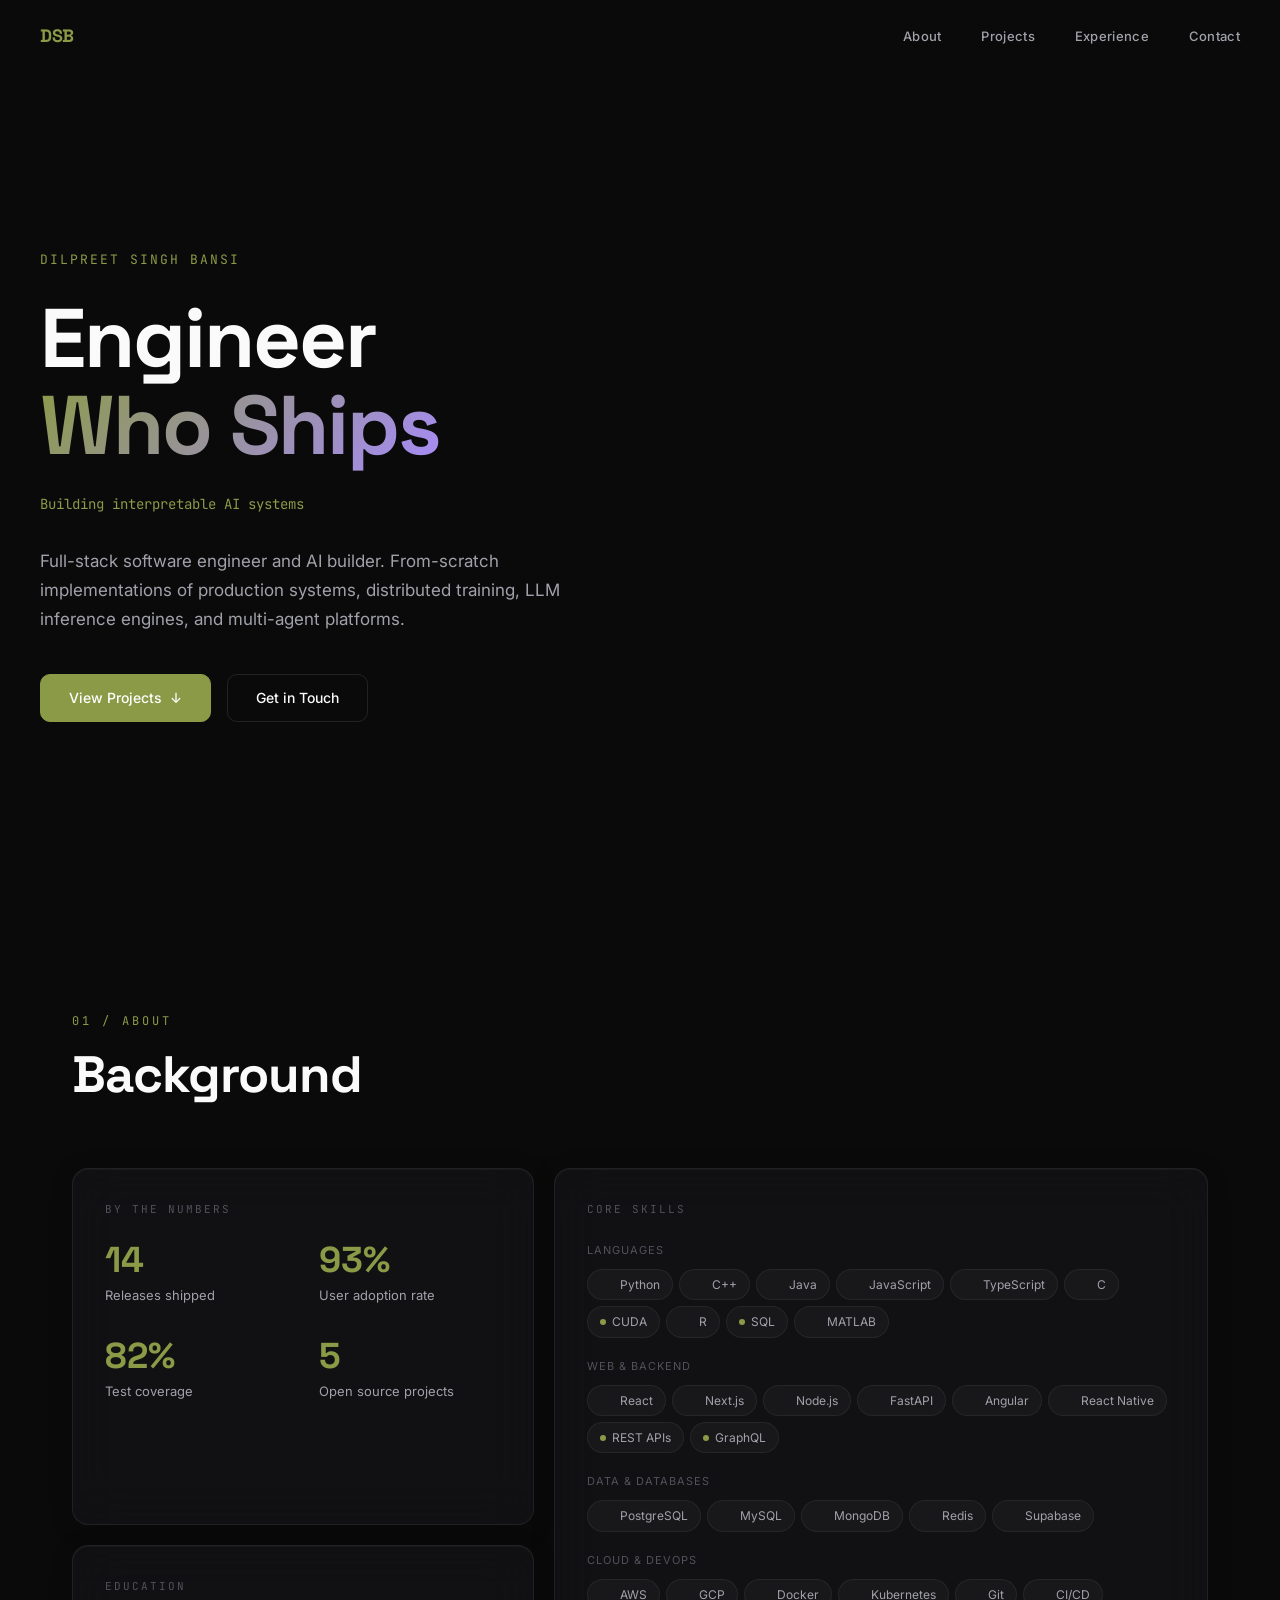
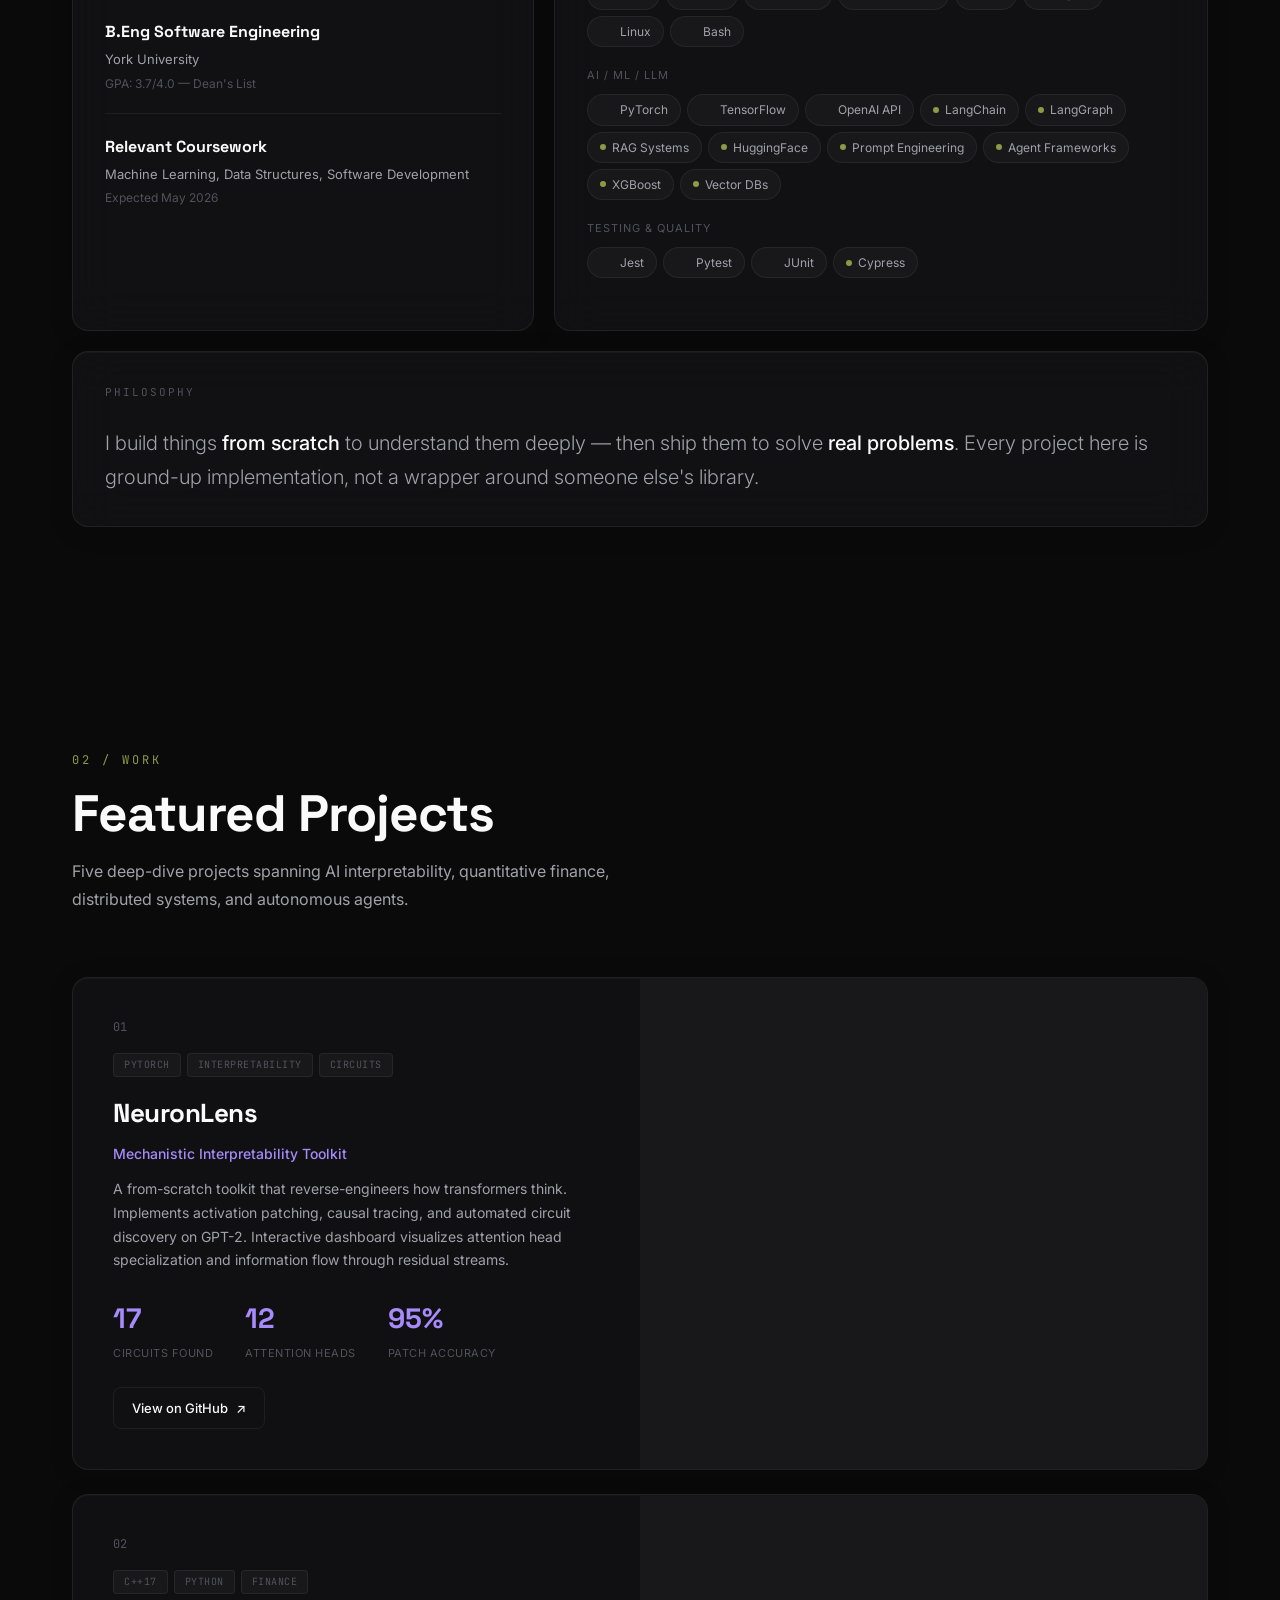
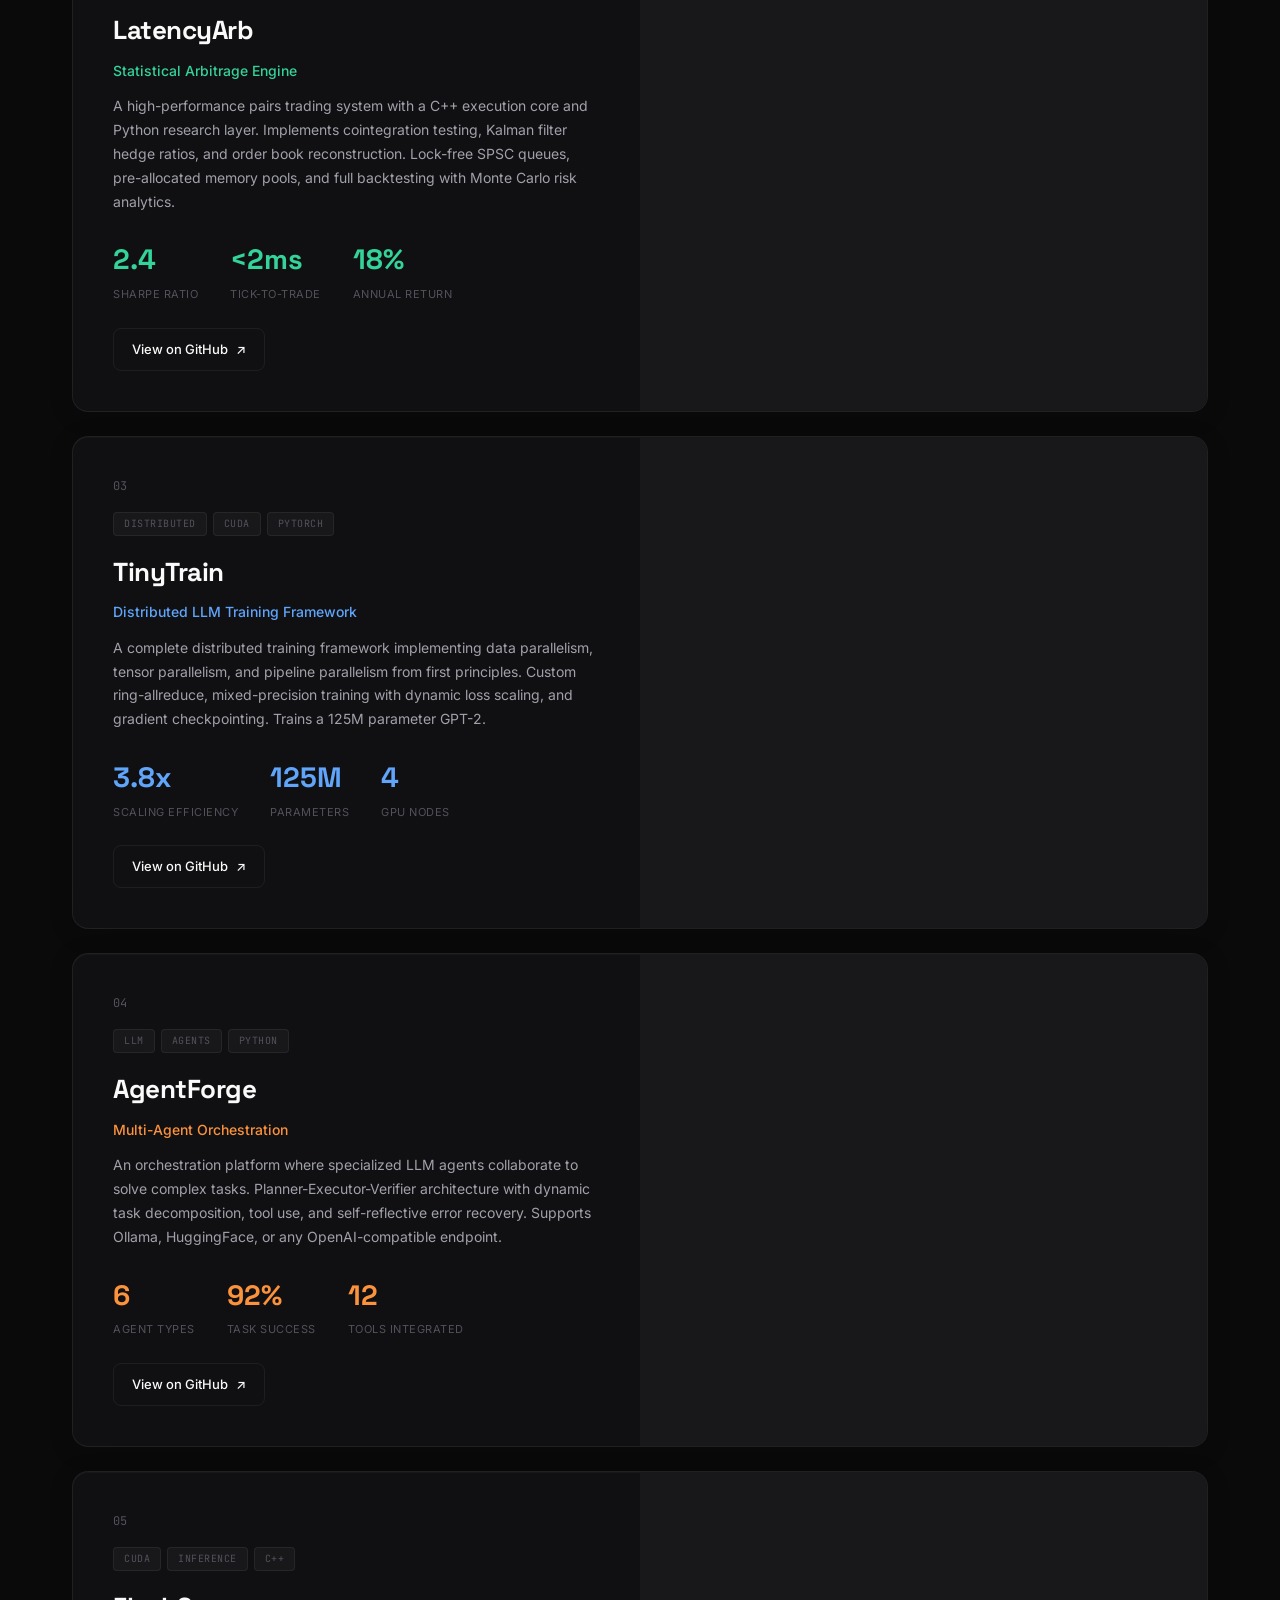
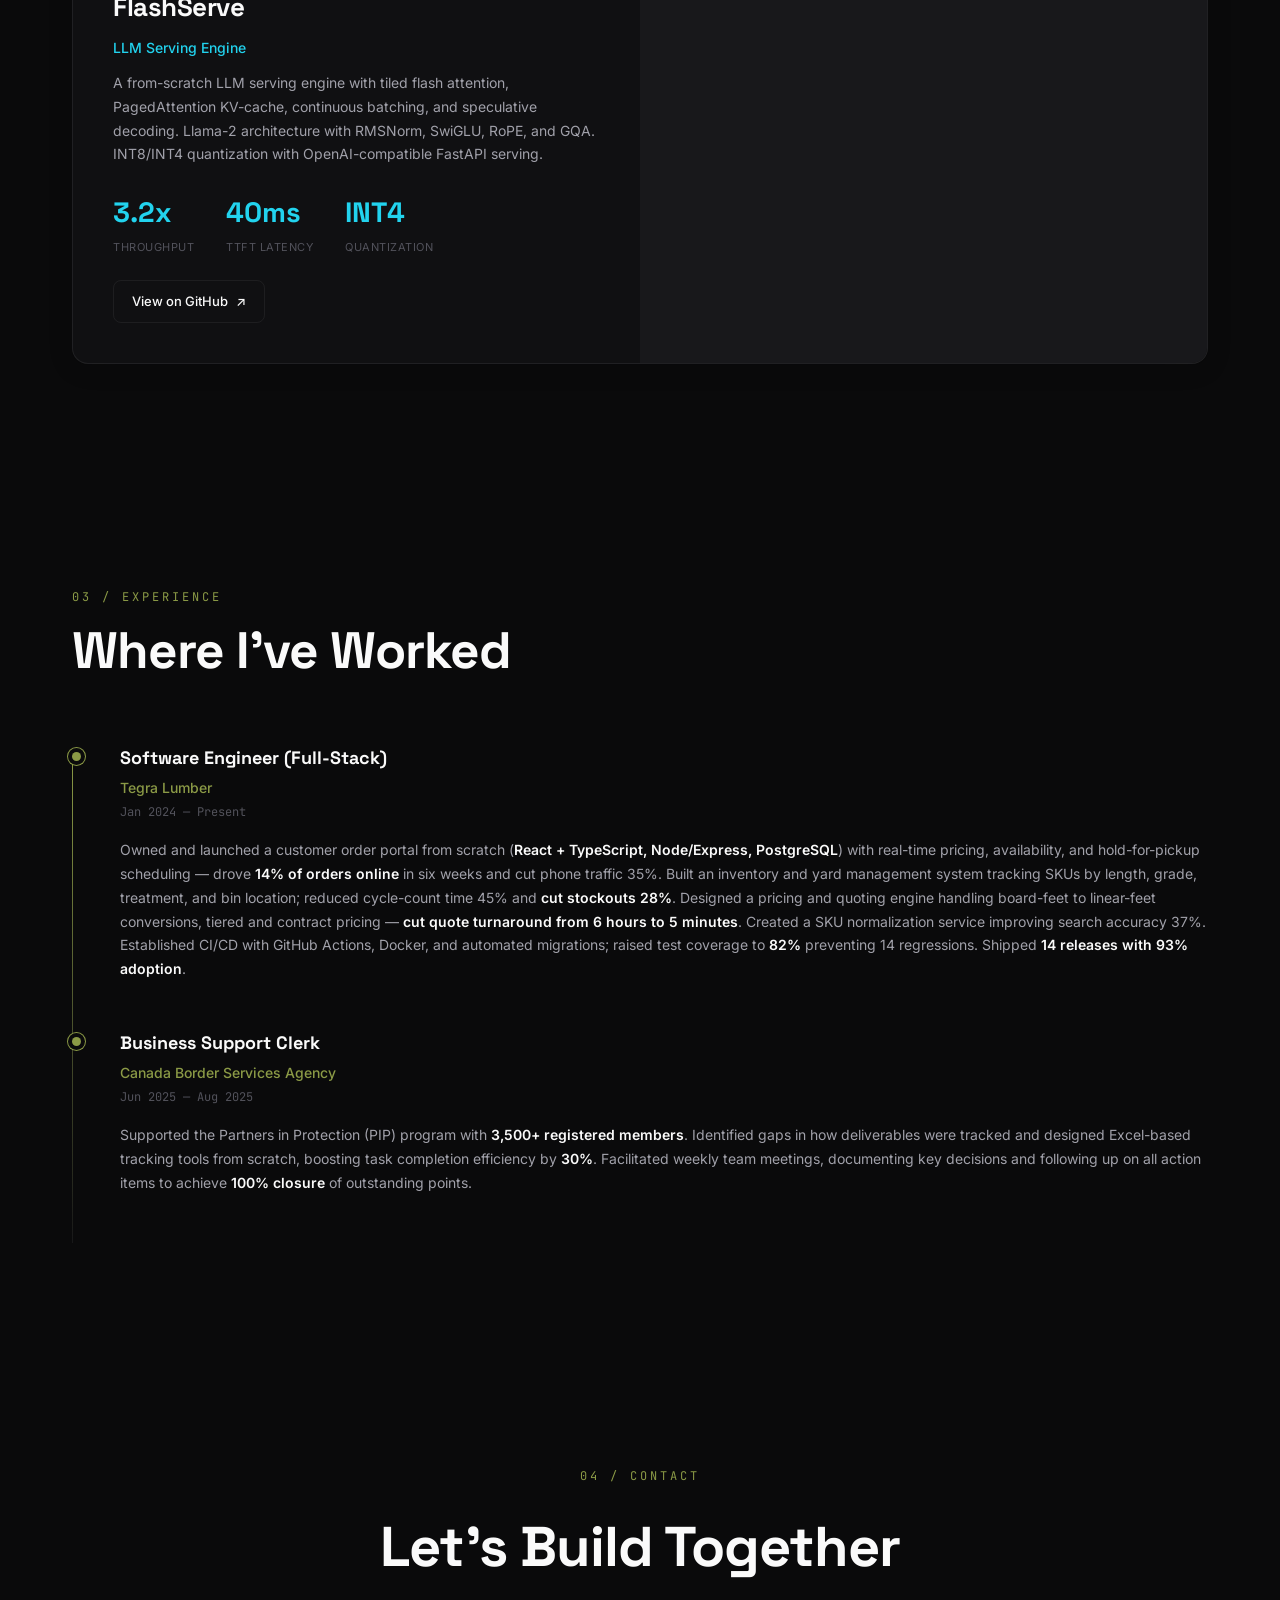
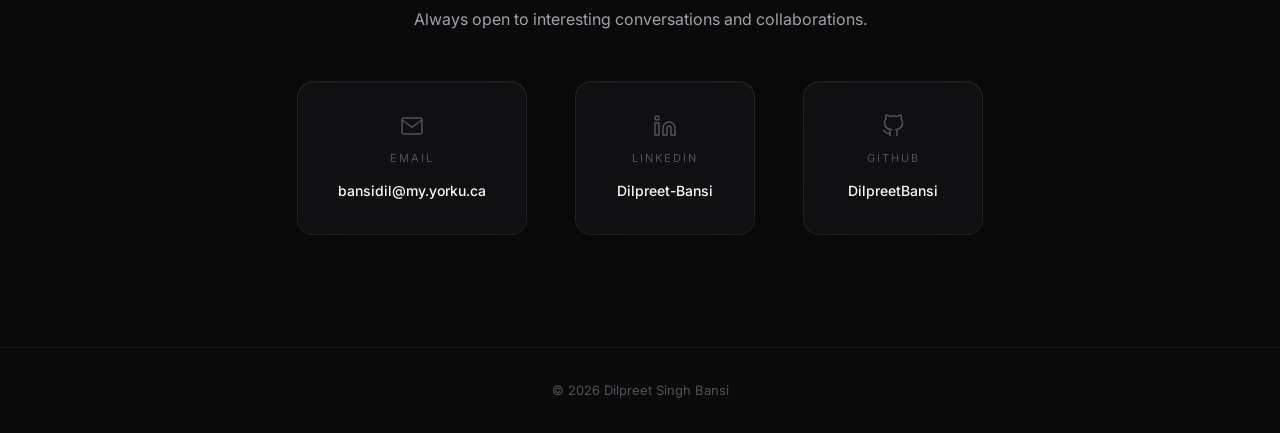
==== index.html @ 869f649c "Portfolio site" ====
<!DOCTYPE html>
<html lang="en">
<head>
  <meta charset="UTF-8">
  <meta name="viewport" content="width=device-width, initial-scale=1.0">
  <title>Dilpreet Singh Bansi</title>
  <link rel="preconnect" href="https://fonts.googleapis.com">
  <link rel="preconnect" href="https://fonts.gstatic.com" crossorigin>
  <link href="https://fonts.googleapis.com/css2?family=Space+Grotesk:wght@400;500;600;700;800&family=Inter:wght@300;400;500;600&family=JetBrains+Mono:wght@400;500&display=swap" rel="stylesheet">
  <script src="https://cdnjs.cloudflare.com/ajax/libs/three.js/r128/three.min.js"></script>
  <style>
    * { margin: 0; padding: 0; box-sizing: border-box; }

    :root {
      --bg: #0a0a0b;
      --bg-card: #111113;
      --bg-elevated: #18181b;
      --text-primary: #fafafa;
      --text-secondary: #a1a1aa;
      --text-tertiary: #52525b;
      --accent: #8B9A46;
      --accent-hover: #a0b050;
      --accent-glow: rgba(139, 154, 70, 0.15);
      --accent-purple: #a78bfa;
      --accent-green: #34d399;
      --accent-blue: #60a5fa;
      --accent-orange: #fb923c;
      --accent-cyan: #22d3ee;
      --border: rgba(255,255,255,0.06);
      --border-light: rgba(255,255,255,0.1);
      --radius: 16px;
    }

    html { scroll-behavior: smooth; }

    body {
      font-family: 'Inter', -apple-system, sans-serif;
      background: var(--bg);
      color: var(--text-primary);
      line-height: 1.6;
      overflow-x: hidden;
      -webkit-font-smoothing: antialiased;
    }

    ::selection { background: var(--accent); color: white; }

    /* ===== SCROLL PROGRESS BAR ===== */
    .scroll-progress {
      position: fixed;
      top: 0;
      left: 0;
      height: 2px;
      background: linear-gradient(90deg, var(--accent), var(--accent-purple));
      z-index: 9999;
      transition: width 0.1s linear;
    }

    /* ===== THREE.JS CANVAS ===== */
    #hero-canvas {
      position: fixed;
      top: 0;
      left: 0;
      width: 100%;
      height: 100%;
      z-index: 0;
      pointer-events: none;
    }

    /* ===== LOADING SCREEN ===== */
    .loader-screen {
      position: fixed;
      top: 0; left: 0;
      width: 100%; height: 100%;
      background: var(--bg);
      display: flex;
      align-items: center;
      justify-content: center;
      z-index: 10000;
      transition: opacity 0.6s ease, visibility 0.6s ease;
    }

    .loader-screen.hidden {
      opacity: 0;
      visibility: hidden;
      pointer-events: none;
    }

    .loader-content {
      text-align: center;
      position: relative;
      width: 100%;
      height: 100%;
      display: flex;
      align-items: center;
      justify-content: center;
      flex-direction: column;
    }

    .loader-backdrop {
      position: absolute;
      top: 50%;
      left: 50%;
      transform: translate(-50%, -50%);
      font-family: 'Space Grotesk', sans-serif;
      font-weight: 800;
      font-size: clamp(36px, 8vw, 120px);
      color: var(--text-primary);
      opacity: 0.05;
      line-height: 1.1;
      text-align: center;
      width: 90%;
      max-width: 100vw;
      overflow-wrap: break-word;
      word-wrap: break-word;
      pointer-events: none;
      letter-spacing: -2px;
    }

    .loader-counter {
      font-family: 'Space Grotesk', sans-serif;
      font-size: 64px;
      font-weight: 700;
      color: var(--accent);
      letter-spacing: -2px;
    }

    .loader-label {
      font-size: 12px;
      color: var(--text-tertiary);
      letter-spacing: 4px;
      text-transform: uppercase;
      margin-top: 12px;
    }

    /* ===== CONTAINER ===== */
    .container {
      max-width: 1200px;
      margin: 0 auto;
      padding: 0 2rem;
      position: relative;
      z-index: 2;
    }

    /* ===== NAVIGATION ===== */
    nav {
      position: fixed;
      top: 0; left: 0;
      width: 100%;
      padding: 0 2rem;
      z-index: 100;
      transition: all 0.4s ease;
    }

    nav.scrolled {
      background: rgba(18, 18, 20, 0.65);
      backdrop-filter: blur(40px) saturate(1.8);
      -webkit-backdrop-filter: blur(40px) saturate(1.8);
      border-bottom: 1px solid rgba(255,255,255,0.08);
      box-shadow: 0 1px 0 rgba(255,255,255,0.03) inset, 0 8px 32px rgba(0,0,0,0.3);
    }

    .nav-inner {
      max-width: 1200px;
      margin: 0 auto;
      display: flex;
      justify-content: space-between;
      align-items: center;
      height: 72px;
    }

    .nav-brand {
      font-family: 'Space Grotesk', sans-serif;
      font-size: 18px;
      font-weight: 700;
      color: var(--accent);
      text-decoration: none;
      letter-spacing: -0.5px;
    }

    .nav-links {
      display: flex;
      gap: 2.5rem;
      list-style: none;
    }

    .nav-links a {
      font-size: 13px;
      font-weight: 500;
      color: var(--text-secondary);
      text-decoration: none;
      transition: color 0.3s;
      letter-spacing: 0.3px;
      position: relative;
    }

    .nav-links a::after {
      content: '';
      position: absolute;
      bottom: -4px;
      left: 0;
      width: 0;
      height: 1px;
      background: var(--accent);
      transition: width 0.3s ease;
    }

    .nav-links a:hover { color: var(--text-primary); }
    .nav-links a:hover::after { width: 100%; }

    /* Mobile menu */
    .nav-toggle {
      display: none;
      flex-direction: column;
      gap: 5px;
      background: none;
      border: none;
      cursor: pointer;
      padding: 4px;
    }
    .nav-toggle span {
      width: 22px;
      height: 2px;
      background: var(--text-secondary);
      transition: all 0.3s;
    }

    /* ===== HERO ===== */
    .hero {
      min-height: 100vh;
      display: flex;
      align-items: center;
      padding: 0 2rem;
      position: relative;
    }

    .hero-content {
      max-width: 1200px;
      margin: 0 auto;
      width: 100%;
      padding-top: 72px;
    }

    .hero-eyebrow {
      font-family: 'JetBrains Mono', monospace;
      font-size: 13px;
      color: var(--accent);
      letter-spacing: 2px;
      text-transform: uppercase;
      margin-bottom: 1.5rem;
      opacity: 0;
      transform: translateY(20px);
      animation: fadeUp 0.8s ease 0.3s forwards;
    }

    .hero h1 {
      font-family: 'Space Grotesk', sans-serif;
      font-size: clamp(40px, 6.5vw, 88px);
      font-weight: 800;
      line-height: 1.05;
      letter-spacing: -2px;
      margin-bottom: 1.5rem;
      opacity: 0;
      transform: translateY(30px);
      animation: fadeUp 0.8s ease 0.5s forwards;
    }

    .hero h1 .accent-word {
      background: linear-gradient(135deg, var(--accent), var(--accent-purple));
      -webkit-background-clip: text;
      -webkit-text-fill-color: transparent;
      background-clip: text;
    }

    .hero-subtitle {
      font-size: 17px;
      color: var(--text-secondary);
      max-width: 560px;
      line-height: 1.7;
      font-weight: 400;
      margin-bottom: 2.5rem;
      opacity: 0;
      transform: translateY(20px);
      animation: fadeUp 0.8s ease 0.7s forwards;
    }

    .role-ticker {
      font-family: 'JetBrains Mono', monospace;
      font-size: 14px;
      color: var(--accent);
      margin-bottom: 2rem;
      height: 22px;
      overflow: hidden;
      opacity: 0;
      animation: fadeUp 0.8s ease 0.6s forwards;
    }

    .role-ticker span {
      display: block;
      transition: transform 0.5s cubic-bezier(0.23, 1, 0.32, 1);
    }

    .hero-cta {
      display: flex;
      gap: 1rem;
      opacity: 0;
      transform: translateY(20px);
      animation: fadeUp 0.8s ease 0.9s forwards;
    }

    @keyframes fadeUp {
      to { opacity: 1; transform: translateY(0); }
    }

    /* ===== BUTTONS ===== */
    .btn {
      padding: 12px 28px;
      border-radius: 10px;
      border: 1px solid var(--border-light);
      font-size: 14px;
      font-weight: 500;
      cursor: pointer;
      text-decoration: none;
      transition: all 0.3s ease;
      display: inline-flex;
      align-items: center;
      gap: 8px;
      font-family: 'Inter', sans-serif;
    }

    .btn-primary {
      background: var(--accent);
      color: white;
      border-color: var(--accent);
    }
    .btn-primary:hover {
      background: var(--accent-hover);
      border-color: var(--accent-hover);
      box-shadow: 0 0 30px var(--accent-glow);
      transform: translateY(-2px);
    }

    .btn-secondary {
      background: transparent;
      color: var(--text-primary);
    }
    .btn-secondary:hover {
      background: var(--bg-elevated);
      border-color: var(--border-light);
      transform: translateY(-2px);
    }

    /* ===== SECTION STYLES ===== */
    .section { padding: 7rem 0; }

    .section-label {
      font-family: 'JetBrains Mono', monospace;
      font-size: 12px;
      color: var(--accent);
      letter-spacing: 3px;
      text-transform: uppercase;
      margin-bottom: 1rem;
    }

    .section-title {
      font-family: 'Space Grotesk', sans-serif;
      font-size: clamp(32px, 4vw, 52px);
      font-weight: 800;
      line-height: 1.1;
      letter-spacing: -1px;
      margin-bottom: 1rem;
    }

    .section-subtitle {
      font-size: 16px;
      color: var(--text-secondary);
      max-width: 560px;
      line-height: 1.7;
    }

    .section-header { margin-bottom: 4rem; }

    /* ===== BENTO GRID ===== */
    .bento-grid {
      display: grid;
      grid-template-columns: repeat(12, 1fr);
      gap: 1.25rem;
    }

    .bento-card {
      background: rgba(22, 22, 26, 0.6);
      backdrop-filter: blur(24px) saturate(1.4);
      -webkit-backdrop-filter: blur(24px) saturate(1.4);
      border: 1px solid rgba(255,255,255,0.07);
      border-radius: var(--radius);
      padding: 2rem;
      transition: all 0.4s cubic-bezier(0.23, 1, 0.32, 1);
      position: relative;
      overflow: hidden;
      box-shadow: 0 1px 0 rgba(255,255,255,0.04) inset, 0 4px 24px rgba(0,0,0,0.15);
    }

    .bento-card::before {
      content: '';
      position: absolute;
      top: 0; left: 0;
      width: 100%; height: 100%;
      background: radial-gradient(600px circle at var(--mouse-x, 50%) var(--mouse-y, 50%), rgba(139,154,70,0.06), transparent 40%);
      pointer-events: none;
      opacity: 0;
      transition: opacity 0.3s;
    }

    .bento-card:hover::before { opacity: 1; }

    .bento-card:hover {
      border-color: rgba(255,255,255,0.12);
      transform: translateY(-4px);
      box-shadow: 0 1px 0 rgba(255,255,255,0.06) inset, 0 24px 48px rgba(0,0,0,0.35);
    }

    .bento-stats { grid-column: span 5; }
    .bento-skills { grid-column: span 7; grid-row: span 2; }
    .bento-edu { grid-column: span 5; }
    .bento-philosophy { grid-column: span 12; }

    .card-label {
      font-family: 'JetBrains Mono', monospace;
      font-size: 11px;
      color: var(--text-tertiary);
      letter-spacing: 2px;
      text-transform: uppercase;
      margin-bottom: 1.5rem;
    }

    /* Stats */
    .stats-grid {
      display: grid;
      grid-template-columns: repeat(2, 1fr);
      gap: 2rem;
    }

    .stat-number {
      font-family: 'Space Grotesk', sans-serif;
      font-size: 36px;
      font-weight: 800;
      color: var(--text-primary);
      line-height: 1;
      margin-bottom: 0.5rem;
    }

    .stat-number .accent { color: var(--accent); }

    .stat-label {
      font-size: 13px;
      color: var(--text-secondary);
      line-height: 1.5;
    }

    /* Skills */
    .skill-category { margin-bottom: 1.25rem; }

    .skill-cat-label {
      font-size: 11px;
      color: var(--text-tertiary);
      letter-spacing: 1px;
      text-transform: uppercase;
      margin-bottom: 0.6rem;
      display: block;
    }

    .skills-wrap { display: flex; flex-wrap: wrap; gap: 6px; }

    .skill-pill {
      display: inline-flex;
      align-items: center;
      gap: 6px;
      padding: 5px 12px;
      background: var(--bg-elevated);
      border: 1px solid var(--border);
      border-radius: 20px;
      font-size: 12px;
      color: var(--text-secondary);
      transition: all 0.3s ease;
      cursor: default;
      white-space: nowrap;
    }

    .skill-pill:hover {
      background: var(--accent);
      color: white;
      border-color: var(--accent);
      transform: translateY(-2px);
      box-shadow: 0 4px 12px var(--accent-glow);
    }

    .skill-pill img {
      width: 14px; height: 14px;
      filter: grayscale(0.4) brightness(0.8);
      transition: filter 0.3s;
    }
    .skill-pill:hover img { filter: grayscale(0) brightness(1.2); }

    .skill-dot {
      width: 6px; height: 6px;
      border-radius: 50%;
      background: var(--accent);
    }

    /* Education */
    .edu-item {
      padding-bottom: 1.25rem;
      margin-bottom: 1.25rem;
      border-bottom: 1px solid var(--border);
    }
    .edu-item:last-child { border-bottom: none; margin-bottom: 0; padding-bottom: 0; }

    .edu-degree {
      font-family: 'Space Grotesk', sans-serif;
      font-size: 16px;
      font-weight: 700;
      margin-bottom: 0.25rem;
    }
    .edu-school { font-size: 13px; color: var(--text-secondary); margin-bottom: 0.25rem; }
    .edu-meta { font-size: 12px; color: var(--text-tertiary); }

    /* Philosophy card */
    .philosophy-text {
      font-size: 20px;
      font-weight: 300;
      line-height: 1.7;
      color: var(--text-secondary);
    }
    .philosophy-text em {
      color: var(--text-primary);
      font-style: normal;
      font-weight: 500;
    }

    /* ===== PROJECTS ===== */
    .projects-grid {
      display: flex;
      flex-direction: column;
      gap: 1.5rem;
    }

    .project-card {
      display: grid;
      grid-template-columns: 1fr 1fr;
      background: rgba(22, 22, 26, 0.55);
      backdrop-filter: blur(20px) saturate(1.3);
      -webkit-backdrop-filter: blur(20px) saturate(1.3);
      border: 1px solid rgba(255,255,255,0.07);
      border-radius: var(--radius);
      overflow: hidden;
      transition: all 0.5s cubic-bezier(0.23, 1, 0.32, 1);
      position: relative;
      box-shadow: 0 1px 0 rgba(255,255,255,0.03) inset, 0 4px 24px rgba(0,0,0,0.15);
    }

    .project-card::before {
      content: '';
      position: absolute;
      left: 0; top: 0;
      width: 3px; height: 100%;
      background: var(--project-color);
      opacity: 0;
      transition: opacity 0.4s;
    }

    .project-card:hover::before { opacity: 1; }

    .project-card:hover {
      transform: translateY(-6px);
      border-color: rgba(255,255,255,0.12);
      box-shadow: 0 1px 0 rgba(255,255,255,0.05) inset, 0 30px 60px rgba(0,0,0,0.35);
    }

    .project-info {
      padding: 2.5rem;
      display: flex;
      flex-direction: column;
      justify-content: space-between;
    }

    .project-num {
      font-family: 'JetBrains Mono', monospace;
      font-size: 12px;
      color: var(--text-tertiary);
      margin-bottom: 1rem;
    }

    .project-tags { display: flex; flex-wrap: wrap; gap: 6px; margin-bottom: 1rem; }

    .project-tag {
      font-family: 'JetBrains Mono', monospace;
      font-size: 10px;
      padding: 3px 10px;
      background: var(--bg-elevated);
      border: 1px solid var(--border);
      border-radius: 4px;
      color: var(--text-tertiary);
      text-transform: uppercase;
      letter-spacing: 0.5px;
    }

    .project-name {
      font-family: 'Space Grotesk', sans-serif;
      font-size: 26px;
      font-weight: 800;
      margin-bottom: 0.5rem;
      letter-spacing: -0.5px;
    }

    .project-role {
      font-size: 14px;
      color: var(--project-color, var(--accent));
      font-weight: 500;
      margin-bottom: 0.75rem;
    }

    .project-desc {
      font-size: 14px;
      color: var(--text-secondary);
      line-height: 1.7;
      margin-bottom: 1.5rem;
    }

    .project-stats-row {
      display: flex;
      gap: 2rem;
      margin-bottom: 1.5rem;
    }

    .project-stat {
      display: flex;
      flex-direction: column;
    }

    .project-stat-value {
      font-family: 'Space Grotesk', sans-serif;
      font-size: 28px;
      font-weight: 800;
      color: var(--project-color, var(--accent));
    }

    .project-stat-label {
      font-size: 11px;
      color: var(--text-tertiary);
      text-transform: uppercase;
      letter-spacing: 0.5px;
      margin-top: 0.25rem;
    }

    .project-link {
      display: inline-flex;
      align-items: center;
      gap: 8px;
      padding: 10px 18px;
      background: transparent;
      border: 1px solid var(--border);
      border-radius: 8px;
      color: var(--text-primary);
      text-decoration: none;
      font-size: 13px;
      font-weight: 500;
      transition: all 0.3s;
      width: fit-content;
    }
    .project-link:hover {
      background: var(--project-color, var(--accent));
      border-color: var(--project-color, var(--accent));
      color: white;
    }

    /* Project visual - 3D canvas */
    .project-visual {
      background: var(--bg-elevated);
      display: flex;
      align-items: center;
      justify-content: center;
      min-height: 300px;
      position: relative;
      overflow: hidden;
    }

    .project-visual canvas {
      width: 100% !important;
      height: 100% !important;
    }

    /* ===== EXPERIENCE ===== */
    .timeline { position: relative; padding-left: 2rem; }

    .timeline::before {
      content: '';
      position: absolute;
      left: 0; top: 8px; bottom: 0;
      width: 1px;
      background: linear-gradient(180deg, var(--accent) 0%, var(--border) 100%);
    }

    .timeline-item {
      position: relative;
      padding-bottom: 3rem;
      padding-left: 1rem;
    }

    .timeline-item::before {
      content: '';
      position: absolute;
      left: -2rem;
      top: 8px;
      width: 9px; height: 9px;
      border-radius: 50%;
      background: var(--accent);
      box-shadow: 0 0 0 4px var(--bg), 0 0 0 5px var(--accent);
    }

    .timeline-title {
      font-family: 'Space Grotesk', sans-serif;
      font-size: 18px;
      font-weight: 700;
      margin-bottom: 0.25rem;
    }

    .timeline-company {
      font-size: 14px;
      color: var(--accent);
      font-weight: 500;
      margin-bottom: 0.25rem;
    }

    .timeline-date {
      font-family: 'JetBrains Mono', monospace;
      font-size: 12px;
      color: var(--text-tertiary);
      margin-bottom: 1rem;
    }

    .timeline-desc {
      font-size: 14px;
      color: var(--text-secondary);
      line-height: 1.7;
    }
    .timeline-desc strong { color: var(--text-primary); font-weight: 600; }

    /* ===== CONTACT ===== */
    .contact-section { text-align: center; }

    .contact-heading {
      font-family: 'Space Grotesk', sans-serif;
      font-size: clamp(32px, 5vw, 56px);
      font-weight: 800;
      margin-bottom: 1rem;
      letter-spacing: -1px;
    }

    .contact-sub {
      font-size: 16px;
      color: var(--text-secondary);
      margin-bottom: 3rem;
    }

    .contact-grid {
      display: flex;
      justify-content: center;
      gap: 3rem;
      flex-wrap: wrap;
    }

    .contact-card {
      display: flex;
      flex-direction: column;
      align-items: center;
      gap: 0.75rem;
      padding: 2rem 2.5rem;
      background: rgba(22, 22, 26, 0.55);
      backdrop-filter: blur(24px) saturate(1.4);
      -webkit-backdrop-filter: blur(24px) saturate(1.4);
      border: 1px solid rgba(255,255,255,0.07);
      border-radius: var(--radius);
      text-decoration: none;
      color: var(--text-secondary);
      transition: all 0.4s ease;
      min-width: 180px;
      box-shadow: 0 1px 0 rgba(255,255,255,0.04) inset, 0 4px 16px rgba(0,0,0,0.1);
    }

    .contact-card:hover {
      border-color: rgba(139,154,70,0.4);
      transform: translateY(-4px);
      box-shadow: 0 1px 0 rgba(255,255,255,0.06) inset, 0 20px 40px rgba(0,0,0,0.3);
    }

    .contact-card svg {
      width: 24px; height: 24px;
      stroke: var(--text-tertiary);
      fill: none;
      stroke-width: 1.5;
      transition: stroke 0.3s;
    }
    .contact-card:hover svg { stroke: var(--accent); }

    .contact-card-label {
      font-size: 11px;
      letter-spacing: 2px;
      text-transform: uppercase;
      color: var(--text-tertiary);
    }

    .contact-card-value {
      font-size: 14px;
      font-weight: 500;
      color: var(--text-primary);
    }

    /* ===== FOOTER ===== */
    footer {
      border-top: 1px solid var(--border);
      padding: 2rem 0;
      text-align: center;
      color: var(--text-tertiary);
      font-size: 13px;
    }

    /* ===== SCROLL REVEAL ===== */
    [data-reveal] {
      opacity: 0;
      transform: translateY(40px);
      transition: all 0.7s cubic-bezier(0.23, 1, 0.32, 1);
    }
    [data-reveal].revealed {
      opacity: 1;
      transform: translateY(0);
    }

    /* ===== COUNTER ===== */
    .counter {
      font-family: 'Space Grotesk', sans-serif;
      font-weight: 800;
    }

    /* ===== RESPONSIVE ===== */
    @media (max-width: 1024px) {
      .bento-stats, .bento-skills { grid-column: span 6; grid-row: span 1; }
      .bento-edu, .bento-philosophy { grid-column: span 6; }
    }

    @media (max-width: 768px) {
      .nav-links { display: none; }
      .nav-links.open {
        display: flex;
        flex-direction: column;
        position: absolute;
        top: 72px; left: 0;
        width: 100%;
        background: rgba(10,10,11,0.95);
        backdrop-filter: blur(20px);
        padding: 2rem;
        gap: 1.5rem;
        border-bottom: 1px solid var(--border);
      }
      .nav-toggle { display: flex; }

      .bento-grid { grid-template-columns: 1fr; }
      .bento-stats, .bento-skills, .bento-edu, .bento-philosophy { grid-column: span 1; }

      .project-card { grid-template-columns: 1fr; }
      .project-visual { min-height: 220px; }
      .project-info { padding: 1.5rem; }

      .hero h1 { letter-spacing: -1px; }

      .stats-grid { grid-template-columns: repeat(2, 1fr); gap: 1.5rem; }

      .contact-grid { flex-direction: column; align-items: center; }
    }

    @media (max-width: 480px) {
      .stats-grid { grid-template-columns: 1fr; }
      .hero-cta { flex-direction: column; }
      .btn { width: 100%; justify-content: center; }
    }
  </style>
</head>
<body>
  <!-- Scroll Progress -->
  <div class="scroll-progress" id="scrollProgress"></div>

  <!-- Three.js Hero Background -->
  <canvas id="hero-canvas"></canvas>

  <!-- Loading Screen -->
  <div class="loader-screen" id="loaderScreen">
    <div class="loader-content">
      <div class="loader-backdrop">DILPREET SINGH BANSI</div>
      <div class="loader-counter" id="loaderCounter">0</div>
      <div class="loader-label">Loading</div>
    </div>
  </div>

  <!-- Navigation -->
  <nav id="mainNav">
    <div class="nav-inner">
      <a href="#" class="nav-brand">DSB</a>
      <button class="nav-toggle" id="navToggle" aria-label="Toggle menu">
        <span></span><span></span><span></span>
      </button>
      <ul class="nav-links" id="navLinks">
        <li><a href="#about">About</a></li>
        <li><a href="#projects">Projects</a></li>
        <li><a href="#experience">Experience</a></li>
        <li><a href="#contact">Contact</a></li>
      </ul>
    </div>
  </nav>

  <main>
    <!-- Hero -->
    <section class="hero">
      <div class="hero-content">
        <div class="hero-eyebrow">Dilpreet Singh Bansi</div>
        <h1>Engineer<br><span class="accent-word">Who Ships</span></h1>
        <div class="role-ticker" id="roleTicker">
          <span>Building interpretable AI systems</span>
        </div>
        <p class="hero-subtitle">
          Full-stack software engineer and AI builder. From-scratch implementations of production systems, distributed training, LLM inference engines, and multi-agent platforms.
        </p>
        <div class="hero-cta">
          <a href="#projects" class="btn btn-primary">View Projects <span>&#8595;</span></a>
          <a href="#contact" class="btn btn-secondary">Get in Touch</a>
        </div>
      </div>
    </section>

    <!-- About -->
    <section class="section" id="about">
      <div class="container">
        <div class="section-header" data-reveal>
          <div class="section-label">01 / About</div>
          <h2 class="section-title">Background</h2>
        </div>

        <div class="bento-grid">
          <!-- Stats -->
          <div class="bento-card bento-stats" data-reveal>
            <div class="card-label">By the Numbers</div>
            <div class="stats-grid">
              <div>
                <div class="stat-number"><span class="counter accent" data-target="14">0</span></div>
                <div class="stat-label">Releases shipped</div>
              </div>
              <div>
                <div class="stat-number"><span class="counter accent" data-target="93">0</span><span class="accent">%</span></div>
                <div class="stat-label">User adoption rate</div>
              </div>
              <div>
                <div class="stat-number"><span class="counter accent" data-target="82">0</span><span class="accent">%</span></div>
                <div class="stat-label">Test coverage</div>
              </div>
              <div>
                <div class="stat-number"><span class="counter accent" data-target="5">0</span></div>
                <div class="stat-label">Open source projects</div>
              </div>
            </div>
          </div>

          <!-- Skills -->
          <div class="bento-card bento-skills" data-reveal>
            <div class="card-label">Core Skills</div>

            <div class="skill-category">
              <span class="skill-cat-label">Languages</span>
              <div class="skills-wrap">
                <span class="skill-pill"><img src="https://cdn.jsdelivr.net/gh/devicons/devicon@latest/icons/python/python-original.svg" alt="">Python</span>
                <span class="skill-pill"><img src="https://cdn.jsdelivr.net/gh/devicons/devicon@latest/icons/cplusplus/cplusplus-original.svg" alt="">C++</span>
                <span class="skill-pill"><img src="https://cdn.jsdelivr.net/gh/devicons/devicon@latest/icons/java/java-original.svg" alt="">Java</span>
                <span class="skill-pill"><img src="https://cdn.jsdelivr.net/gh/devicons/devicon@latest/icons/javascript/javascript-original.svg" alt="">JavaScript</span>
                <span class="skill-pill"><img src="https://cdn.jsdelivr.net/gh/devicons/devicon@latest/icons/typescript/typescript-original.svg" alt="">TypeScript</span>
                <span class="skill-pill"><img src="https://cdn.jsdelivr.net/gh/devicons/devicon@latest/icons/c/c-original.svg" alt="">C</span>
                <span class="skill-pill"><div class="skill-dot"></div>CUDA</span>
                <span class="skill-pill"><img src="https://cdn.jsdelivr.net/gh/devicons/devicon@latest/icons/r/r-original.svg" alt="">R</span>
                <span class="skill-pill"><div class="skill-dot"></div>SQL</span>
                <span class="skill-pill"><img src="https://cdn.jsdelivr.net/gh/devicons/devicon@latest/icons/matlab/matlab-original.svg" alt="">MATLAB</span>
              </div>
            </div>

            <div class="skill-category">
              <span class="skill-cat-label">Web & Backend</span>
              <div class="skills-wrap">
                <span class="skill-pill"><img src="https://cdn.jsdelivr.net/gh/devicons/devicon@latest/icons/react/react-original.svg" alt="">React</span>
                <span class="skill-pill"><img src="https://cdn.jsdelivr.net/gh/devicons/devicon@latest/icons/nextjs/nextjs-original.svg" alt="">Next.js</span>
                <span class="skill-pill"><img src="https://cdn.jsdelivr.net/gh/devicons/devicon@latest/icons/nodejs/nodejs-original.svg" alt="">Node.js</span>
                <span class="skill-pill"><img src="https://cdn.jsdelivr.net/gh/devicons/devicon@latest/icons/fastapi/fastapi-original.svg" alt="">FastAPI</span>
                <span class="skill-pill"><img src="https://cdn.jsdelivr.net/gh/devicons/devicon@latest/icons/angular/angular-original.svg" alt="">Angular</span>
                <span class="skill-pill"><img src="https://cdn.jsdelivr.net/gh/devicons/devicon@latest/icons/react/react-original.svg" alt="">React Native</span>
                <span class="skill-pill"><div class="skill-dot"></div>REST APIs</span>
                <span class="skill-pill"><div class="skill-dot"></div>GraphQL</span>
              </div>
            </div>

            <div class="skill-category">
              <span class="skill-cat-label">Data & Databases</span>
              <div class="skills-wrap">
                <span class="skill-pill"><img src="https://cdn.jsdelivr.net/gh/devicons/devicon@latest/icons/postgresql/postgresql-original.svg" alt="">PostgreSQL</span>
                <span class="skill-pill"><img src="https://cdn.jsdelivr.net/gh/devicons/devicon@latest/icons/mysql/mysql-original.svg" alt="">MySQL</span>
                <span class="skill-pill"><img src="https://cdn.jsdelivr.net/gh/devicons/devicon@latest/icons/mongodb/mongodb-original.svg" alt="">MongoDB</span>
                <span class="skill-pill"><img src="https://cdn.jsdelivr.net/gh/devicons/devicon@latest/icons/redis/redis-original.svg" alt="">Redis</span>
                <span class="skill-pill"><img src="https://cdn.jsdelivr.net/gh/devicons/devicon@latest/icons/supabase/supabase-original.svg" alt="">Supabase</span>
              </div>
            </div>

            <div class="skill-category">
              <span class="skill-cat-label">Cloud & DevOps</span>
              <div class="skills-wrap">
                <span class="skill-pill"><img src="https://cdn.jsdelivr.net/gh/devicons/devicon@latest/icons/amazonwebservices/amazonwebservices-original-wordmark.svg" alt="">AWS</span>
                <span class="skill-pill"><img src="https://cdn.jsdelivr.net/gh/devicons/devicon@latest/icons/googlecloud/googlecloud-original.svg" alt="">GCP</span>
                <span class="skill-pill"><img src="https://cdn.jsdelivr.net/gh/devicons/devicon@latest/icons/docker/docker-original.svg" alt="">Docker</span>
                <span class="skill-pill"><img src="https://cdn.jsdelivr.net/gh/devicons/devicon@latest/icons/kubernetes/kubernetes-original.svg" alt="">Kubernetes</span>
                <span class="skill-pill"><img src="https://cdn.jsdelivr.net/gh/devicons/devicon@latest/icons/git/git-original.svg" alt="">Git</span>
                <span class="skill-pill"><img src="https://cdn.jsdelivr.net/gh/devicons/devicon@latest/icons/githubactions/githubactions-original.svg" alt="">CI/CD</span>
                <span class="skill-pill"><img src="https://cdn.jsdelivr.net/gh/devicons/devicon@latest/icons/linux/linux-original.svg" alt="">Linux</span>
                <span class="skill-pill"><img src="https://cdn.jsdelivr.net/gh/devicons/devicon@latest/icons/bash/bash-original.svg" alt="">Bash</span>
              </div>
            </div>

            <div class="skill-category">
              <span class="skill-cat-label">AI / ML / LLM</span>
              <div class="skills-wrap">
                <span class="skill-pill"><img src="https://cdn.jsdelivr.net/gh/devicons/devicon@latest/icons/pytorch/pytorch-original.svg" alt="">PyTorch</span>
                <span class="skill-pill"><img src="https://cdn.jsdelivr.net/gh/devicons/devicon@latest/icons/tensorflow/tensorflow-original.svg" alt="">TensorFlow</span>
                <span class="skill-pill"><img src="https://cdn.jsdelivr.net/gh/devicons/devicon@latest/icons/openai/openai-original.svg" alt="">OpenAI API</span>
                <span class="skill-pill"><div class="skill-dot"></div>LangChain</span>
                <span class="skill-pill"><div class="skill-dot"></div>LangGraph</span>
                <span class="skill-pill"><div class="skill-dot"></div>RAG Systems</span>
                <span class="skill-pill"><div class="skill-dot"></div>HuggingFace</span>
                <span class="skill-pill"><div class="skill-dot"></div>Prompt Engineering</span>
                <span class="skill-pill"><div class="skill-dot"></div>Agent Frameworks</span>
                <span class="skill-pill"><div class="skill-dot"></div>XGBoost</span>
                <span class="skill-pill"><div class="skill-dot"></div>Vector DBs</span>
              </div>
            </div>

            <div class="skill-category">
              <span class="skill-cat-label">Testing & Quality</span>
              <div class="skills-wrap">
                <span class="skill-pill"><img src="https://cdn.jsdelivr.net/gh/devicons/devicon@latest/icons/jest/jest-plain.svg" alt="">Jest</span>
                <span class="skill-pill"><img src="https://cdn.jsdelivr.net/gh/devicons/devicon@latest/icons/pytest/pytest-original.svg" alt="">Pytest</span>
                <span class="skill-pill"><img src="https://cdn.jsdelivr.net/gh/devicons/devicon@latest/icons/junit/junit-original.svg" alt="">JUnit</span>
                <span class="skill-pill"><div class="skill-dot"></div>Cypress</span>
              </div>
            </div>
          </div>

          <!-- Education -->
          <div class="bento-card bento-edu" data-reveal>
            <div class="card-label">Education</div>
            <div class="edu-item">
              <div class="edu-degree">B.Eng Software Engineering</div>
              <div class="edu-school">York University</div>
              <div class="edu-meta">GPA: 3.7/4.0 — Dean's List</div>
            </div>
            <div class="edu-item">
              <div class="edu-degree">Relevant Coursework</div>
              <div class="edu-school">Machine Learning, Data Structures, Software Development</div>
              <div class="edu-meta">Expected May 2026</div>
            </div>
          </div>

          <!-- Philosophy -->
          <div class="bento-card bento-philosophy" data-reveal>
            <div class="card-label">Philosophy</div>
            <p class="philosophy-text">
              I build things <em>from scratch</em> to understand them deeply — then ship them to solve <em>real problems</em>. Every project here is ground-up implementation, not a wrapper around someone else's library.
            </p>
          </div>
        </div>
      </div>
    </section>

    <!-- Projects -->
    <section class="section" id="projects">
      <div class="container">
        <div class="section-header" data-reveal>
          <div class="section-label">02 / Work</div>
          <h2 class="section-title">Featured Projects</h2>
          <p class="section-subtitle">Five deep-dive projects spanning AI interpretability, quantitative finance, distributed systems, and autonomous agents.</p>
        </div>

        <div class="projects-grid">
          <!-- NeuronLens -->
          <div class="project-card" style="--project-color: #a78bfa" data-reveal>
            <div class="project-info">
              <div>
                <div class="project-num">01</div>
                <div class="project-tags">
                  <span class="project-tag">PyTorch</span>
                  <span class="project-tag">Interpretability</span>
                  <span class="project-tag">Circuits</span>
                </div>
                <h3 class="project-name">NeuronLens</h3>
                <div class="project-role">Mechanistic Interpretability Toolkit</div>
                <p class="project-desc">A from-scratch toolkit that reverse-engineers how transformers think. Implements activation patching, causal tracing, and automated circuit discovery on GPT-2. Interactive dashboard visualizes attention head specialization and information flow through residual streams.</p>
                <div class="project-stats-row">
                  <div class="project-stat">
                    <div class="project-stat-value">17</div>
                    <div class="project-stat-label">Circuits Found</div>
                  </div>
                  <div class="project-stat">
                    <div class="project-stat-value">12</div>
                    <div class="project-stat-label">Attention Heads</div>
                  </div>
                  <div class="project-stat">
                    <div class="project-stat-value">95%</div>
                    <div class="project-stat-label">Patch Accuracy</div>
                  </div>
                </div>
              </div>
              <a href="https://github.com/DilpreetBansi/neuronlens" target="_blank" class="project-link">View on GitHub <span>&#8599;</span></a>
            </div>
            <div class="project-visual" id="viz-neuronlens"></div>
          </div>

          <!-- LatencyArb -->
          <div class="project-card" style="--project-color: #34d399" data-reveal>
            <div class="project-info">
              <div>
                <div class="project-num">02</div>
                <div class="project-tags">
                  <span class="project-tag">C++17</span>
                  <span class="project-tag">Python</span>
                  <span class="project-tag">Finance</span>
                </div>
                <h3 class="project-name">LatencyArb</h3>
                <div class="project-role">Statistical Arbitrage Engine</div>
                <p class="project-desc">A high-performance pairs trading system with a C++ execution core and Python research layer. Implements cointegration testing, Kalman filter hedge ratios, and order book reconstruction. Lock-free SPSC queues, pre-allocated memory pools, and full backtesting with Monte Carlo risk analytics.</p>
                <div class="project-stats-row">
                  <div class="project-stat">
                    <div class="project-stat-value">2.4</div>
                    <div class="project-stat-label">Sharpe Ratio</div>
                  </div>
                  <div class="project-stat">
                    <div class="project-stat-value">&lt;2ms</div>
                    <div class="project-stat-label">Tick-to-Trade</div>
                  </div>
                  <div class="project-stat">
                    <div class="project-stat-value">18%</div>
                    <div class="project-stat-label">Annual Return</div>
                  </div>
                </div>
              </div>
              <a href="https://github.com/DilpreetBansi/latencyarb" target="_blank" class="project-link">View on GitHub <span>&#8599;</span></a>
            </div>
            <div class="project-visual" id="viz-latencyarb"></div>
          </div>

          <!-- TinyTrain -->
          <div class="project-card" style="--project-color: #60a5fa" data-reveal>
            <div class="project-info">
              <div>
                <div class="project-num">03</div>
                <div class="project-tags">
                  <span class="project-tag">Distributed</span>
                  <span class="project-tag">CUDA</span>
                  <span class="project-tag">PyTorch</span>
                </div>
                <h3 class="project-name">TinyTrain</h3>
                <div class="project-role">Distributed LLM Training Framework</div>
                <p class="project-desc">A complete distributed training framework implementing data parallelism, tensor parallelism, and pipeline parallelism from first principles. Custom ring-allreduce, mixed-precision training with dynamic loss scaling, and gradient checkpointing. Trains a 125M parameter GPT-2.</p>
                <div class="project-stats-row">
                  <div class="project-stat">
                    <div class="project-stat-value">3.8x</div>
                    <div class="project-stat-label">Scaling Efficiency</div>
                  </div>
                  <div class="project-stat">
                    <div class="project-stat-value">125M</div>
                    <div class="project-stat-label">Parameters</div>
                  </div>
                  <div class="project-stat">
                    <div class="project-stat-value">4</div>
                    <div class="project-stat-label">GPU Nodes</div>
                  </div>
                </div>
              </div>
              <a href="https://github.com/DilpreetBansi/tinytrain" target="_blank" class="project-link">View on GitHub <span>&#8599;</span></a>
            </div>
            <div class="project-visual" id="viz-tinytrain"></div>
          </div>

          <!-- AgentForge -->
          <div class="project-card" style="--project-color: #fb923c" data-reveal>
            <div class="project-info">
              <div>
                <div class="project-num">04</div>
                <div class="project-tags">
                  <span class="project-tag">LLM</span>
                  <span class="project-tag">Agents</span>
                  <span class="project-tag">Python</span>
                </div>
                <h3 class="project-name">AgentForge</h3>
                <div class="project-role">Multi-Agent Orchestration</div>
                <p class="project-desc">An orchestration platform where specialized LLM agents collaborate to solve complex tasks. Planner-Executor-Verifier architecture with dynamic task decomposition, tool use, and self-reflective error recovery. Supports Ollama, HuggingFace, or any OpenAI-compatible endpoint.</p>
                <div class="project-stats-row">
                  <div class="project-stat">
                    <div class="project-stat-value">6</div>
                    <div class="project-stat-label">Agent Types</div>
                  </div>
                  <div class="project-stat">
                    <div class="project-stat-value">92%</div>
                    <div class="project-stat-label">Task Success</div>
                  </div>
                  <div class="project-stat">
                    <div class="project-stat-value">12</div>
                    <div class="project-stat-label">Tools Integrated</div>
                  </div>
                </div>
              </div>
              <a href="https://github.com/DilpreetBansi/agentforge" target="_blank" class="project-link">View on GitHub <span>&#8599;</span></a>
            </div>
            <div class="project-visual" id="viz-agentforge"></div>
          </div>

          <!-- FlashServe -->
          <div class="project-card" style="--project-color: #22d3ee" data-reveal>
            <div class="project-info">
              <div>
                <div class="project-num">05</div>
                <div class="project-tags">
                  <span class="project-tag">CUDA</span>
                  <span class="project-tag">Inference</span>
                  <span class="project-tag">C++</span>
                </div>
                <h3 class="project-name">FlashServe</h3>
                <div class="project-role">LLM Serving Engine</div>
                <p class="project-desc">A from-scratch LLM serving engine with tiled flash attention, PagedAttention KV-cache, continuous batching, and speculative decoding. Llama-2 architecture with RMSNorm, SwiGLU, RoPE, and GQA. INT8/INT4 quantization with OpenAI-compatible FastAPI serving.</p>
                <div class="project-stats-row">
                  <div class="project-stat">
                    <div class="project-stat-value">3.2x</div>
                    <div class="project-stat-label">Throughput</div>
                  </div>
                  <div class="project-stat">
                    <div class="project-stat-value">40ms</div>
                    <div class="project-stat-label">TTFT Latency</div>
                  </div>
                  <div class="project-stat">
                    <div class="project-stat-value">INT4</div>
                    <div class="project-stat-label">Quantization</div>
                  </div>
                </div>
              </div>
              <a href="https://github.com/DilpreetBansi/flashserve" target="_blank" class="project-link">View on GitHub <span>&#8599;</span></a>
            </div>
            <div class="project-visual" id="viz-flashserve"></div>
          </div>
        </div>
      </div>
    </section>

    <!-- Experience -->
    <section class="section" id="experience">
      <div class="container">
        <div class="section-header" data-reveal>
          <div class="section-label">03 / Experience</div>
          <h2 class="section-title">Where I've Worked</h2>
        </div>

        <div class="timeline" data-reveal>
          <div class="timeline-item">
            <div class="timeline-title">Software Engineer (Full-Stack)</div>
            <div class="timeline-company">Tegra Lumber</div>
            <div class="timeline-date">Jan 2024 — Present</div>
            <div class="timeline-desc">
              Owned and launched a customer order portal from scratch (<strong>React + TypeScript, Node/Express, PostgreSQL</strong>) with real-time pricing, availability, and hold-for-pickup scheduling — drove <strong>14% of orders online</strong> in six weeks and cut phone traffic 35%. Built an inventory and yard management system tracking SKUs by length, grade, treatment, and bin location; reduced cycle-count time 45% and <strong>cut stockouts 28%</strong>. Designed a pricing and quoting engine handling board-feet to linear-feet conversions, tiered and contract pricing — <strong>cut quote turnaround from 6 hours to 5 minutes</strong>. Created a SKU normalization service improving search accuracy 37%. Established CI/CD with GitHub Actions, Docker, and automated migrations; raised test coverage to <strong>82%</strong> preventing 14 regressions. Shipped <strong>14 releases with 93% adoption</strong>.
            </div>
          </div>

          <div class="timeline-item">
            <div class="timeline-title">Business Support Clerk</div>
            <div class="timeline-company">Canada Border Services Agency</div>
            <div class="timeline-date">Jun 2025 — Aug 2025</div>
            <div class="timeline-desc">
              Supported the Partners in Protection (PIP) program with <strong>3,500+ registered members</strong>. Identified gaps in how deliverables were tracked and designed Excel-based tracking tools from scratch, boosting task completion efficiency by <strong>30%</strong>. Facilitated weekly team meetings, documenting key decisions and following up on all action items to achieve <strong>100% closure</strong> of outstanding points.
            </div>
          </div>
        </div>
      </div>
    </section>

    <!-- Contact -->
    <section class="section contact-section" id="contact">
      <div class="container">
        <div data-reveal>
          <div class="section-label" style="text-align:center">04 / Contact</div>
          <h2 class="contact-heading">Let's Build Together</h2>
          <p class="contact-sub">Always open to interesting conversations and collaborations.</p>
        </div>

        <div class="contact-grid" data-reveal>
          <a href="mailto:bansidil@my.yorku.ca" class="contact-card">
            <svg viewBox="0 0 24 24"><path d="M4 4h16c1.1 0 2 .9 2 2v12c0 1.1-.9 2-2 2H4c-1.1 0-2-.9-2-2V6c0-1.1.9-2 2-2z"/><polyline points="22,6 12,13 2,6"/></svg>
            <div class="contact-card-label">Email</div>
            <div class="contact-card-value">bansidil@my.yorku.ca</div>
          </a>
          <a href="https://linkedin.com/in/Dilpreet-Bansi/" target="_blank" class="contact-card">
            <svg viewBox="0 0 24 24"><path d="M16 8a6 6 0 0 1 6 6v7h-4v-7a2 2 0 0 0-2-2 2 2 0 0 0-2 2v7h-4v-7a6 6 0 0 1 6-6z"/><rect x="2" y="9" width="4" height="12"/><circle cx="4" cy="4" r="2"/></svg>
            <div class="contact-card-label">LinkedIn</div>
            <div class="contact-card-value">Dilpreet-Bansi</div>
          </a>
          <a href="https://github.com/DilpreetBansi" target="_blank" class="contact-card">
            <svg viewBox="0 0 24 24"><path d="M9 19c-5 1.5-5-2.5-7-3m14 6v-3.87a3.37 3.37 0 0 0-.94-2.61c3.14-.35 6.44-1.54 6.44-7A5.44 5.44 0 0 0 20 4.77 5.07 5.07 0 0 0 19.91 1S18.73.65 16 2.48a13.38 13.38 0 0 0-7 0C6.27.65 5.09 1 5.09 1A5.07 5.07 0 0 0 5 4.77a5.44 5.44 0 0 0-1.5 3.78c0 5.42 3.3 6.61 6.44 7A3.37 3.37 0 0 0 9 18.13V22"/></svg>
            <div class="contact-card-label">GitHub</div>
            <div class="contact-card-value">DilpreetBansi</div>
          </a>
        </div>
      </div>
    </section>
  </main>

  <footer>
    <div class="container">&copy; 2026 Dilpreet Singh Bansi</div>
  </footer>

  <script>
    // ===== LOADER =====
    const loaderScreen = document.getElementById('loaderScreen');
    const loaderCounter = document.getElementById('loaderCounter');
    let count = 0;
    const ci = setInterval(() => {
      count += Math.random() * 25;
      loaderCounter.textContent = Math.min(Math.floor(count), 99);
      if (count >= 100) clearInterval(ci);
    }, 80);

    window.addEventListener('load', () => {
      clearInterval(ci);
      loaderCounter.textContent = '100';
      setTimeout(() => loaderScreen.classList.add('hidden'), 600);
    });

    // ===== MOBILE NAV =====
    document.getElementById('navToggle').addEventListener('click', () => {
      document.getElementById('navLinks').classList.toggle('open');
    });

    // ===== SCROLL PROGRESS =====
    const progressBar = document.getElementById('scrollProgress');
    window.addEventListener('scroll', () => {
      const scrollTop = window.scrollY;
      const docHeight = document.documentElement.scrollHeight - window.innerHeight;
      progressBar.style.width = (scrollTop / docHeight * 100) + '%';
    });

    // ===== NAV SCROLL EFFECT =====
    const mainNav = document.getElementById('mainNav');
    window.addEventListener('scroll', () => {
      mainNav.classList.toggle('scrolled', window.scrollY > 50);
    });

    // ===== SMOOTH SCROLL =====
    document.querySelectorAll('a[href^="#"]').forEach(a => {
      a.addEventListener('click', e => {
        e.preventDefault();
        const href = a.getAttribute('href');
        if (href === '#') {
          window.scrollTo({ top: 0, behavior: 'smooth' });
        } else {
          const t = document.querySelector(href);
          if (t) t.scrollIntoView({ behavior: 'smooth', block: 'start' });
        }
        document.getElementById('navLinks').classList.remove('open');
      });
    });

    // ===== SCROLL REVEAL =====
    const revealObs = new IntersectionObserver((entries) => {
      entries.forEach(e => {
        if (e.isIntersecting) {
          e.target.classList.add('revealed');
          revealObs.unobserve(e.target);
        }
      });
    }, { threshold: 0.08, rootMargin: '0px 0px -40px 0px' });
    document.querySelectorAll('[data-reveal]').forEach(el => revealObs.observe(el));

    // ===== COUNTER ANIMATION =====
    const countObs = new IntersectionObserver((entries) => {
      entries.forEach(e => {
        if (e.isIntersecting) {
          const el = e.target;
          const target = parseInt(el.dataset.target);
          let cur = 0;
          const inc = target / 40;
          const iv = setInterval(() => {
            cur += inc;
            if (cur >= target) { el.textContent = target; clearInterval(iv); }
            else el.textContent = Math.floor(cur);
          }, 25);
          countObs.unobserve(el);
        }
      });
    }, { threshold: 0.5 });
    document.querySelectorAll('.counter').forEach(c => countObs.observe(c));

    // ===== ROLE TICKER =====
    const roles = ['Building interpretable AI systems', 'Optimizing high-performance computing', 'Designing distributed architectures', 'Architecting LLM inference engines', 'Scaling multi-agent orchestration', 'Shipping production software end-to-end'];
    const tickerEl = document.getElementById('roleTicker');
    const tickerSpan = tickerEl.querySelector('span');
    let ri = 0;
    setInterval(() => {
      ri = (ri + 1) % roles.length;
      tickerSpan.style.transform = 'translateY(-100%)';
      tickerSpan.style.opacity = '0';
      setTimeout(() => {
        tickerSpan.textContent = roles[ri];
        tickerSpan.style.transform = 'translateY(100%)';
        requestAnimationFrame(() => {
          tickerSpan.style.transform = 'translateY(0)';
          tickerSpan.style.opacity = '1';
        });
      }, 300);
    }, 3000);

    // ===== BENTO CARD SPOTLIGHT =====
    document.querySelectorAll('.bento-card').forEach(card => {
      card.addEventListener('mousemove', e => {
        const rect = card.getBoundingClientRect();
        card.style.setProperty('--mouse-x', ((e.clientX - rect.left) / rect.width * 100) + '%');
        card.style.setProperty('--mouse-y', ((e.clientY - rect.top) / rect.height * 100) + '%');
      });
    });

    // ===== THREE.JS HERO BACKGROUND =====
    (function() {
      const canvas = document.getElementById('hero-canvas');
      const renderer = new THREE.WebGLRenderer({ canvas, antialias: true, alpha: true });
      renderer.setSize(window.innerWidth, window.innerHeight);
      renderer.setPixelRatio(Math.min(window.devicePixelRatio, 2));

      const scene = new THREE.Scene();
      const camera = new THREE.PerspectiveCamera(60, window.innerWidth / window.innerHeight, 0.1, 1000);
      camera.position.z = 30;

      // Particle field
      const particleCount = 800;
      const positions = new Float32Array(particleCount * 3);
      const velocities = [];
      const spread = 60;

      for (let i = 0; i < particleCount; i++) {
        positions[i * 3] = (Math.random() - 0.5) * spread;
        positions[i * 3 + 1] = (Math.random() - 0.5) * spread;
        positions[i * 3 + 2] = (Math.random() - 0.5) * spread;
        velocities.push({
          x: (Math.random() - 0.5) * 0.003,
          y: (Math.random() - 0.5) * 0.003,
          z: (Math.random() - 0.5) * 0.003
        });
      }

      const particleGeo = new THREE.BufferGeometry();
      particleGeo.setAttribute('position', new THREE.BufferAttribute(positions, 3));

      const particleMat = new THREE.PointsMaterial({
        color: 0x8B9A46,
        size: 0.08,
        transparent: true,
        opacity: 0.6,
        sizeAttenuation: true
      });

      const particles = new THREE.Points(particleGeo, particleMat);
      scene.add(particles);

      // Connection lines
      const lineGeo = new THREE.BufferGeometry();
      const linePositions = new Float32Array(particleCount * particleCount * 6);
      lineGeo.setAttribute('position', new THREE.BufferAttribute(linePositions, 3));
      const lineMat = new THREE.LineBasicMaterial({ color: 0x8B9A46, transparent: true, opacity: 0.06 });
      const lines = new THREE.LineSegments(lineGeo, lineMat);
      scene.add(lines);

      let mouseX = 0, mouseY = 0;
      document.addEventListener('mousemove', e => {
        mouseX = (e.clientX / window.innerWidth - 0.5) * 2;
        mouseY = (e.clientY / window.innerHeight - 0.5) * 2;
      });

      function animate() {
        requestAnimationFrame(animate);

        const pos = particleGeo.attributes.position.array;
        for (let i = 0; i < particleCount; i++) {
          pos[i * 3] += velocities[i].x;
          pos[i * 3 + 1] += velocities[i].y;
          pos[i * 3 + 2] += velocities[i].z;

          // Wrap around
          for (let j = 0; j < 3; j++) {
            if (pos[i * 3 + j] > spread / 2) pos[i * 3 + j] = -spread / 2;
            if (pos[i * 3 + j] < -spread / 2) pos[i * 3 + j] = spread / 2;
          }
        }
        particleGeo.attributes.position.needsUpdate = true;

        // Update connections (only nearby particles)
        let lineIdx = 0;
        const maxDist = 4;
        const lp = lineGeo.attributes.position.array;
        for (let i = 0; i < Math.min(particleCount, 200); i++) {
          for (let j = i + 1; j < Math.min(particleCount, 200); j++) {
            const dx = pos[i*3] - pos[j*3];
            const dy = pos[i*3+1] - pos[j*3+1];
            const dz = pos[i*3+2] - pos[j*3+2];
            const dist = dx*dx + dy*dy + dz*dz;
            if (dist < maxDist * maxDist) {
              lp[lineIdx++] = pos[i*3]; lp[lineIdx++] = pos[i*3+1]; lp[lineIdx++] = pos[i*3+2];
              lp[lineIdx++] = pos[j*3]; lp[lineIdx++] = pos[j*3+1]; lp[lineIdx++] = pos[j*3+2];
            }
          }
        }
        // Clear remaining
        for (let i = lineIdx; i < lp.length; i++) lp[i] = 0;
        lineGeo.attributes.position.needsUpdate = true;
        lineGeo.setDrawRange(0, lineIdx / 3);

        // Camera follows mouse gently
        camera.position.x += (mouseX * 3 - camera.position.x) * 0.02;
        camera.position.y += (-mouseY * 3 - camera.position.y) * 0.02;
        camera.lookAt(0, 0, 0);

        // Slow rotation
        particles.rotation.y += 0.0003;
        lines.rotation.y += 0.0003;

        renderer.render(scene, camera);
      }
      animate();

      window.addEventListener('resize', () => {
        camera.aspect = window.innerWidth / window.innerHeight;
        camera.updateProjectionMatrix();
        renderer.setSize(window.innerWidth, window.innerHeight);
      });

      // Fade canvas based on scroll
      window.addEventListener('scroll', () => {
        const opacity = Math.max(0, 1 - window.scrollY / (window.innerHeight * 0.8));
        canvas.style.opacity = opacity;
      });
    })();

    // ===== PROJECT VISUALIZATIONS (Three.js) =====
    function createProjectViz(containerId, color, type) {
      const container = document.getElementById(containerId);
      if (!container) return;

      const renderer = new THREE.WebGLRenderer({ antialias: true, alpha: true });
      const w = container.clientWidth || 400;
      const h = container.clientHeight || 300;
      renderer.setSize(w, h);
      renderer.setPixelRatio(Math.min(window.devicePixelRatio, 2));
      container.appendChild(renderer.domElement);

      const scene = new THREE.Scene();
      const camera = new THREE.PerspectiveCamera(50, w / h, 0.1, 100);
      camera.position.z = 6;

      const col = new THREE.Color(color);

      if (type === 'network') {
        // Neural network nodes + connections
        const nodes = [];
        const layers = [4, 6, 6, 4];
        layers.forEach((count, li) => {
          for (let i = 0; i < count; i++) {
            const geo = new THREE.SphereGeometry(0.08, 16, 16);
            const mat = new THREE.MeshBasicMaterial({ color: col, transparent: true, opacity: 0.8 });
            const mesh = new THREE.Mesh(geo, mat);
            mesh.position.x = (li - 1.5) * 2;
            mesh.position.y = (i - (count-1)/2) * 0.7;
            mesh.position.z = 0;
            mesh.userData = { baseY: mesh.position.y, phase: Math.random() * Math.PI * 2 };
            scene.add(mesh);
            nodes.push({ mesh, layer: li, index: i });
          }
        });

        // Connections
        const lineMat = new THREE.LineBasicMaterial({ color: col, transparent: true, opacity: 0.15 });
        let offset = 0;
        for (let li = 0; li < layers.length - 1; li++) {
          const currentLayer = nodes.filter(n => n.layer === li);
          const nextLayer = nodes.filter(n => n.layer === li + 1);
          currentLayer.forEach(a => {
            nextLayer.forEach(b => {
              const geo = new THREE.BufferGeometry().setFromPoints([a.mesh.position.clone(), b.mesh.position.clone()]);
              const line = new THREE.Line(geo, lineMat);
              scene.add(line);
            });
          });
        }

        function anim(t) {
          requestAnimationFrame(anim);
          nodes.forEach(n => {
            n.mesh.position.y = n.mesh.userData.baseY + Math.sin(t * 0.001 + n.mesh.userData.phase) * 0.1;
            n.mesh.scale.setScalar(1 + Math.sin(t * 0.002 + n.mesh.userData.phase) * 0.2);
          });
          scene.rotation.y = Math.sin(t * 0.0003) * 0.15;
          renderer.render(scene, camera);
        }
        requestAnimationFrame(anim);
      }

      else if (type === 'graph') {
        // Equity curve / financial graph
        const points = [];
        let val = 0;
        for (let i = 0; i < 80; i++) {
          val += (Math.random() - 0.42) * 0.15;
          points.push(new THREE.Vector3((i/80 - 0.5) * 6, val, 0));
        }
        const curve = new THREE.BufferGeometry().setFromPoints(points);
        const curveMat = new THREE.LineBasicMaterial({ color: col, linewidth: 2 });
        const curveL = new THREE.Line(curve, curveMat);
        scene.add(curveL);

        // Glow dots at peaks
        points.forEach((p, i) => {
          if (i > 0 && i < points.length - 1 && p.y > points[i-1].y && p.y > points[i+1].y) {
            const dot = new THREE.Mesh(
              new THREE.SphereGeometry(0.06, 8, 8),
              new THREE.MeshBasicMaterial({ color: col })
            );
            dot.position.copy(p);
            scene.add(dot);
          }
        });

        // Grid lines
        for (let i = -3; i <= 3; i++) {
          const gp = [new THREE.Vector3(-3, i * 0.5, -0.1), new THREE.Vector3(3, i * 0.5, -0.1)];
          scene.add(new THREE.Line(new THREE.BufferGeometry().setFromPoints(gp), new THREE.LineBasicMaterial({ color: col, transparent: true, opacity: 0.05 })));
        }

        camera.position.z = 5;
        function anim(t) {
          requestAnimationFrame(anim);
          scene.rotation.y = Math.sin(t * 0.0004) * 0.08;
          renderer.render(scene, camera);
        }
        requestAnimationFrame(anim);
      }

      else if (type === 'grid') {
        // GPU grid for distributed training
        const gridSize = 4;
        const cubes = [];
        for (let x = 0; x < gridSize; x++) {
          for (let z = 0; z < gridSize; z++) {
            const geo = new THREE.BoxGeometry(0.5, 0.5, 0.5);
            const edges = new THREE.EdgesGeometry(geo);
            const mat = new THREE.LineBasicMaterial({ color: col, transparent: true, opacity: 0.5 });
            const mesh = new THREE.LineSegments(edges, mat);
            mesh.position.set((x - 1.5) * 1.2, 0, (z - 1.5) * 1.2);
            mesh.userData = { phase: (x + z) * 0.5 };
            scene.add(mesh);
            cubes.push(mesh);
          }
        }

        // Ring connections
        const ringMat = new THREE.LineBasicMaterial({ color: col, transparent: true, opacity: 0.2 });
        for (let i = 0; i < cubes.length; i++) {
          const next = cubes[(i + 1) % cubes.length];
          const pts = [cubes[i].position.clone(), next.position.clone()];
          pts[0].y += 0.4; pts[1].y += 0.4;
          scene.add(new THREE.Line(new THREE.BufferGeometry().setFromPoints(pts), ringMat));
        }

        camera.position.set(3, 3, 3);
        camera.lookAt(0, 0, 0);
        function anim(t) {
          requestAnimationFrame(anim);
          cubes.forEach(c => {
            c.position.y = Math.sin(t * 0.002 + c.userData.phase) * 0.3;
            c.rotation.y = t * 0.0008;
          });
          renderer.render(scene, camera);
        }
        requestAnimationFrame(anim);
      }

      else if (type === 'agents') {
        // Agent nodes orbiting
        const center = new THREE.Mesh(
          new THREE.SphereGeometry(0.3, 32, 32),
          new THREE.MeshBasicMaterial({ color: col, transparent: true, opacity: 0.6 })
        );
        scene.add(center);

        // Ring around center
        const ringGeo = new THREE.RingGeometry(1.8, 1.85, 64);
        const ringMat = new THREE.MeshBasicMaterial({ color: col, transparent: true, opacity: 0.1, side: THREE.DoubleSide });
        const ring = new THREE.Mesh(ringGeo, ringMat);
        ring.rotation.x = Math.PI / 2;
        scene.add(ring);

        const agentCount = 6;
        const agents = [];
        for (let i = 0; i < agentCount; i++) {
          const a = new THREE.Mesh(
            new THREE.SphereGeometry(0.12, 16, 16),
            new THREE.MeshBasicMaterial({ color: col })
          );
          a.userData = { angle: (i / agentCount) * Math.PI * 2, radius: 1.8, speed: 0.3 + Math.random() * 0.2 };
          scene.add(a);
          agents.push(a);

          // Connection line to center
          const lineGeo = new THREE.BufferGeometry().setFromPoints([new THREE.Vector3(), new THREE.Vector3()]);
          const line = new THREE.Line(lineGeo, new THREE.LineBasicMaterial({ color: col, transparent: true, opacity: 0.15 }));
          scene.add(line);
          a.userData.line = line;
        }

        camera.position.z = 5;
        function anim(t) {
          requestAnimationFrame(anim);
          center.scale.setScalar(1 + Math.sin(t * 0.003) * 0.1);
          agents.forEach(a => {
            a.userData.angle += a.userData.speed * 0.01;
            a.position.x = Math.cos(a.userData.angle) * a.userData.radius;
            a.position.z = Math.sin(a.userData.angle) * a.userData.radius;
            a.position.y = Math.sin(t * 0.002 + a.userData.angle) * 0.3;

            const lp = a.userData.line.geometry.attributes.position.array;
            lp[0] = 0; lp[1] = 0; lp[2] = 0;
            lp[3] = a.position.x; lp[4] = a.position.y; lp[5] = a.position.z;
            a.userData.line.geometry.attributes.position.needsUpdate = true;
          });
          scene.rotation.y = t * 0.0002;
          renderer.render(scene, camera);
        }
        requestAnimationFrame(anim);
      }

      else if (type === 'stream') {
        // Data stream / inference pipeline
        const streams = [];
        for (let s = 0; s < 5; s++) {
          const points = [];
          for (let i = 0; i < 50; i++) {
            points.push(new THREE.Vector3(
              (i/50 - 0.5) * 8,
              (s - 2) * 0.8 + Math.sin(i * 0.3) * 0.2,
              0
            ));
          }
          const geo = new THREE.BufferGeometry().setFromPoints(points);
          const mat = new THREE.LineBasicMaterial({ color: col, transparent: true, opacity: 0.2 + s * 0.05 });
          const line = new THREE.Line(geo, mat);
          scene.add(line);
          streams.push({ line, geo, basePoints: points.map(p => p.clone()), offset: s * 0.5 });

          // Moving dots
          for (let d = 0; d < 3; d++) {
            const dot = new THREE.Mesh(
              new THREE.SphereGeometry(0.05, 8, 8),
              new THREE.MeshBasicMaterial({ color: col, transparent: true, opacity: 0.8 })
            );
            dot.userData = { stream: s, t: d / 3, speed: 0.0005 + Math.random() * 0.0003 };
            scene.add(dot);
            streams.push({ dot });
          }
        }

        camera.position.z = 5;
        function anim(t) {
          requestAnimationFrame(anim);
          streams.forEach(s => {
            if (s.dot) {
              s.dot.userData.t += s.dot.userData.speed;
              if (s.dot.userData.t > 1) s.dot.userData.t = 0;
              const x = (s.dot.userData.t - 0.5) * 8;
              const y = (s.dot.userData.stream - 2) * 0.8 + Math.sin(t * 0.002 + s.dot.userData.stream) * 0.2;
              s.dot.position.set(x, y, 0);
            }
            if (s.geo) {
              const arr = s.geo.attributes.position.array;
              for (let i = 0; i < s.basePoints.length; i++) {
                arr[i*3+1] = s.basePoints[i].y + Math.sin(t * 0.001 + i * 0.2 + s.offset) * 0.15;
              }
              s.geo.attributes.position.needsUpdate = true;
            }
          });
          scene.rotation.y = Math.sin(t * 0.0003) * 0.1;
          renderer.render(scene, camera);
        }
        requestAnimationFrame(anim);
      }

      // Resize handler
      const ro = new ResizeObserver(() => {
        const nw = container.clientWidth;
        const nh = container.clientHeight;
        renderer.setSize(nw, nh);
        camera.aspect = nw / nh;
        camera.updateProjectionMatrix();
      });
      ro.observe(container);
    }

    // Initialize project visualizations after page loads
    window.addEventListener('load', () => {
      setTimeout(() => {
        createProjectViz('viz-neuronlens', '#a78bfa', 'network');
        createProjectViz('viz-latencyarb', '#34d399', 'graph');
        createProjectViz('viz-tinytrain', '#60a5fa', 'grid');
        createProjectViz('viz-agentforge', '#fb923c', 'agents');
        createProjectViz('viz-flashserve', '#22d3ee', 'stream');
      }, 100);
    });
  </script>
</body>
</html>
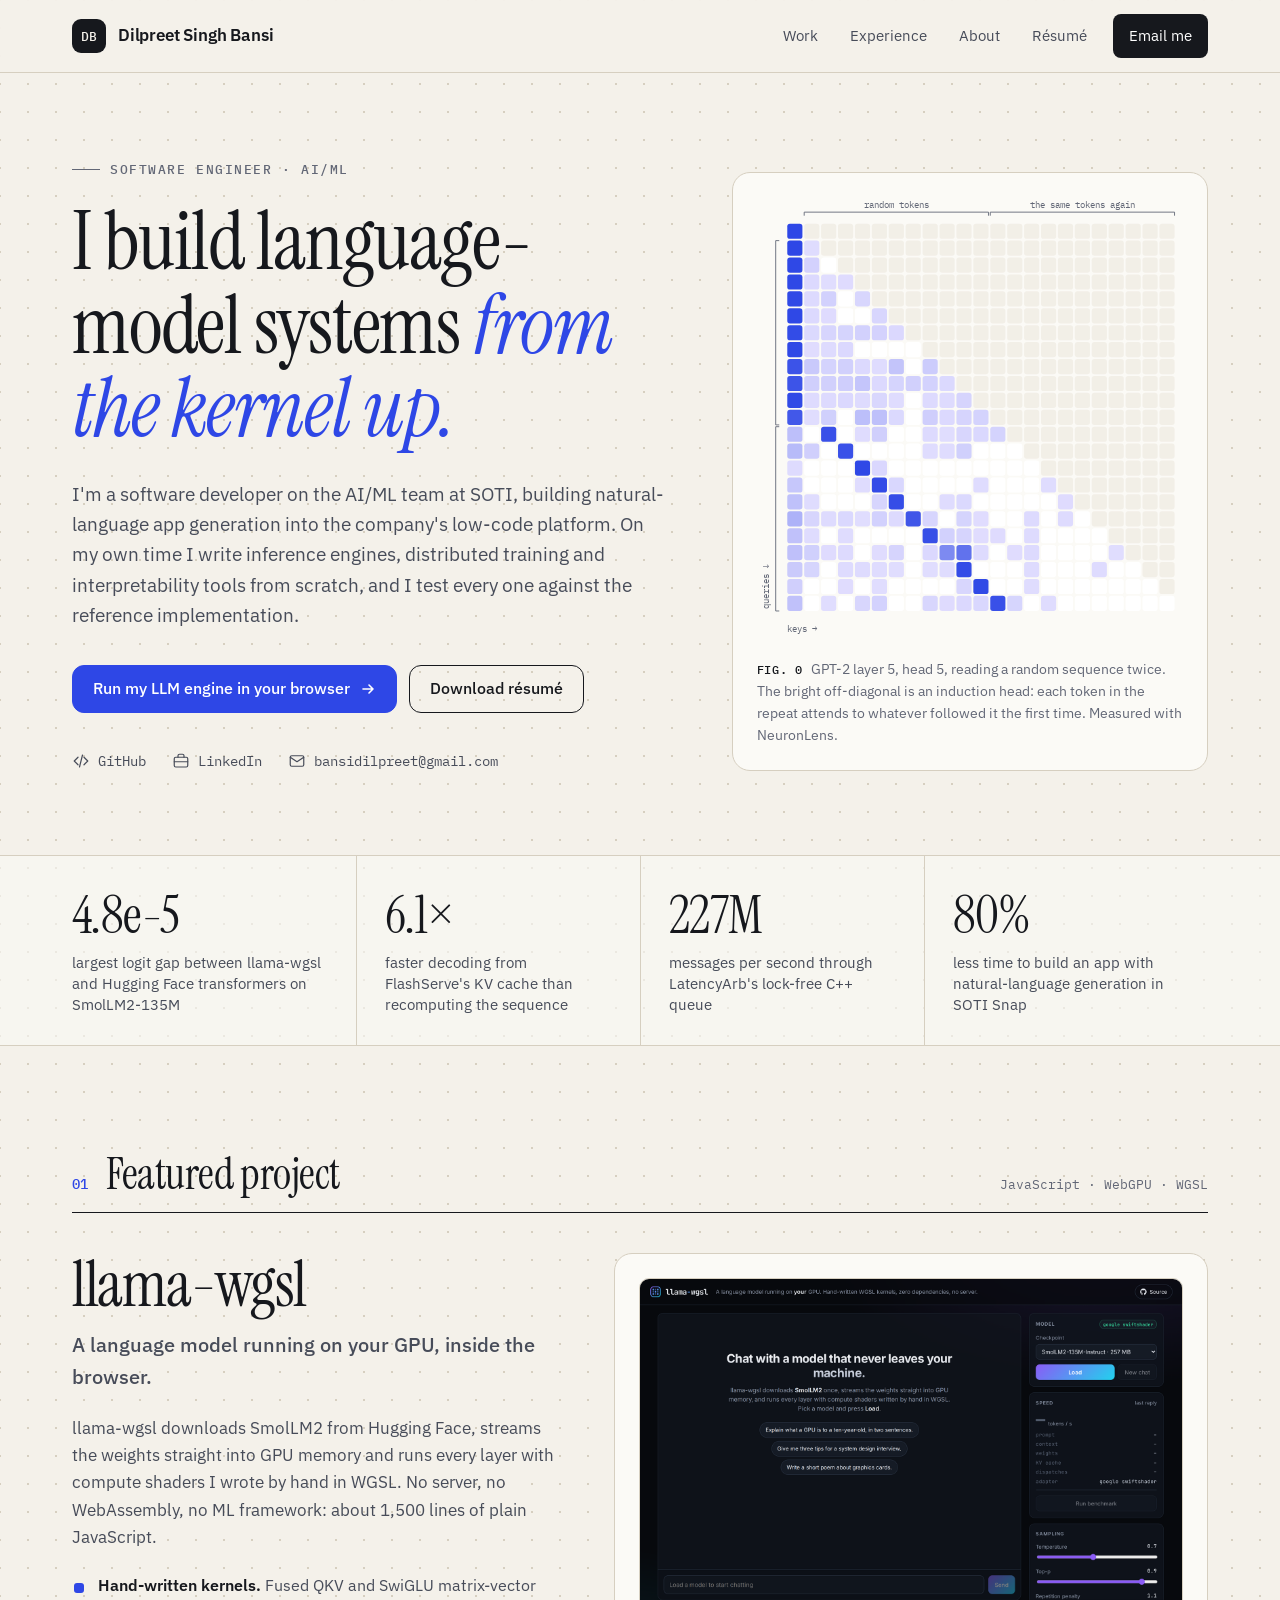
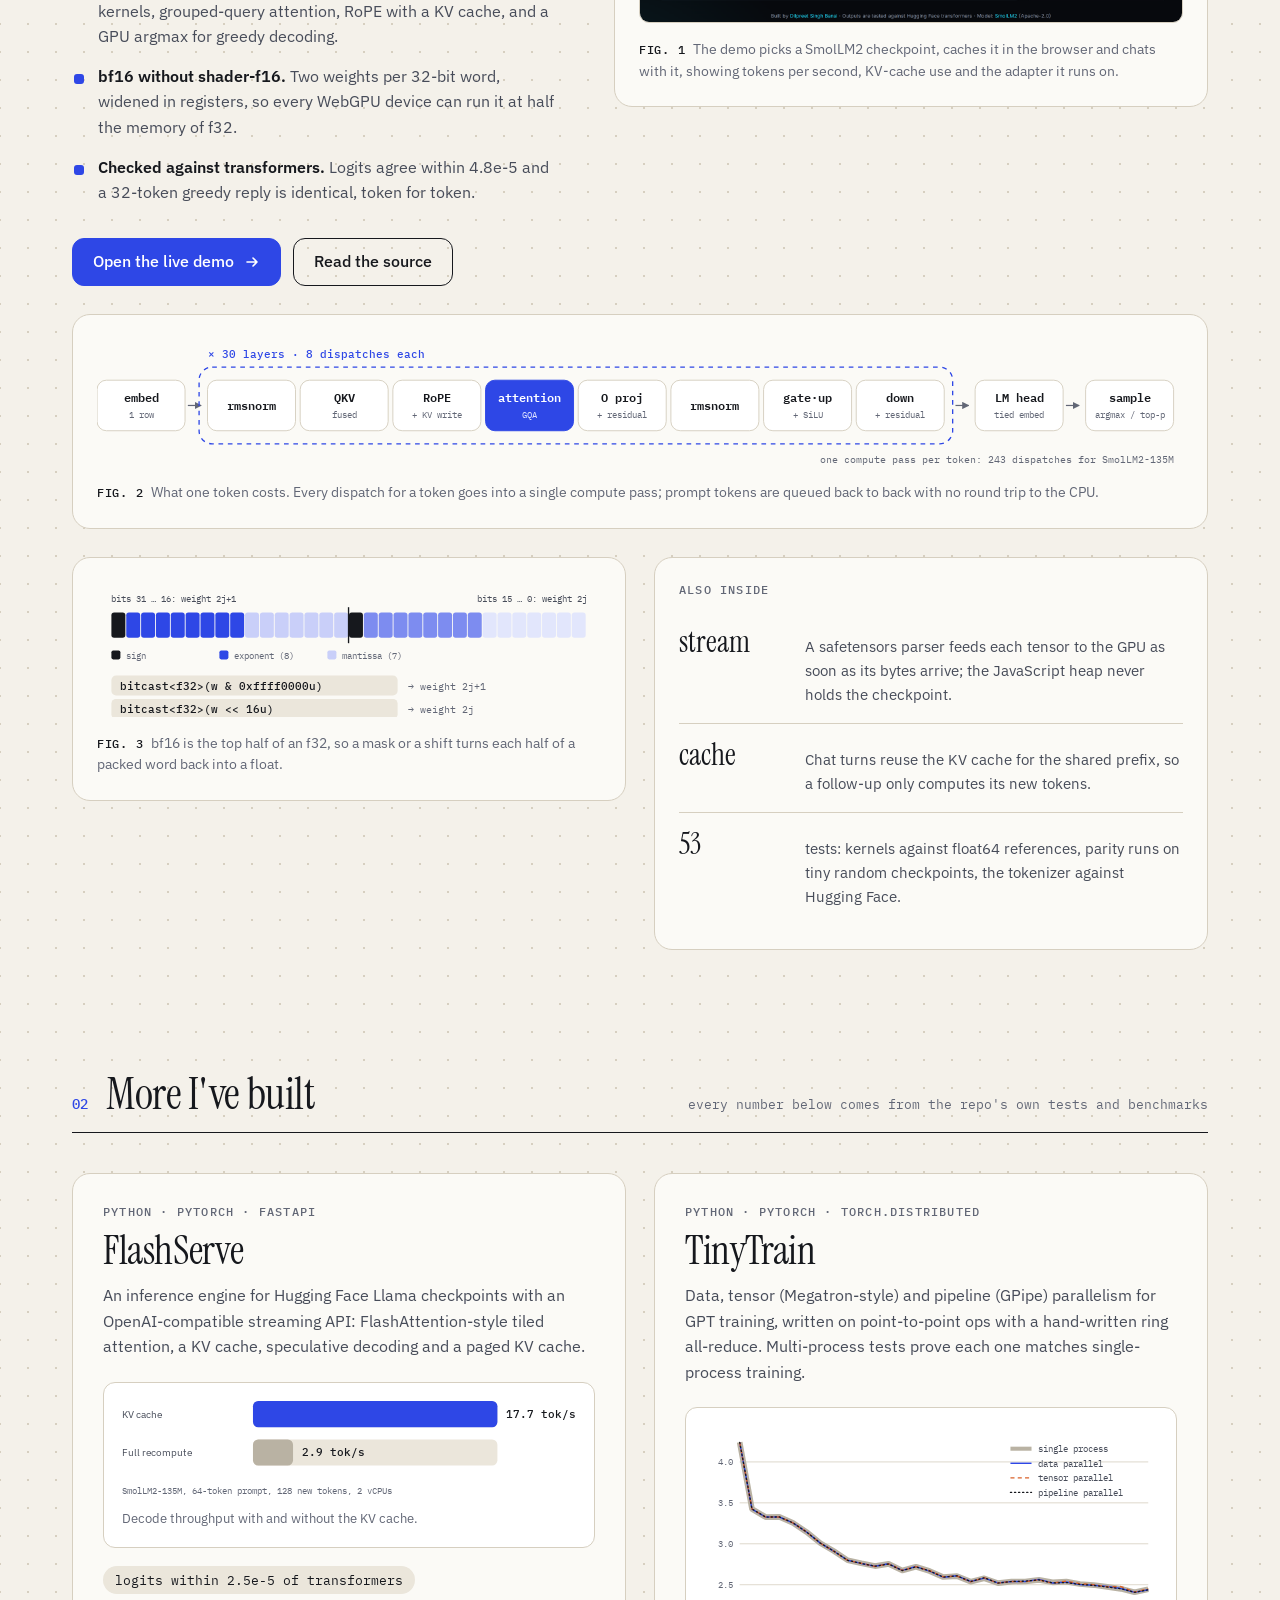
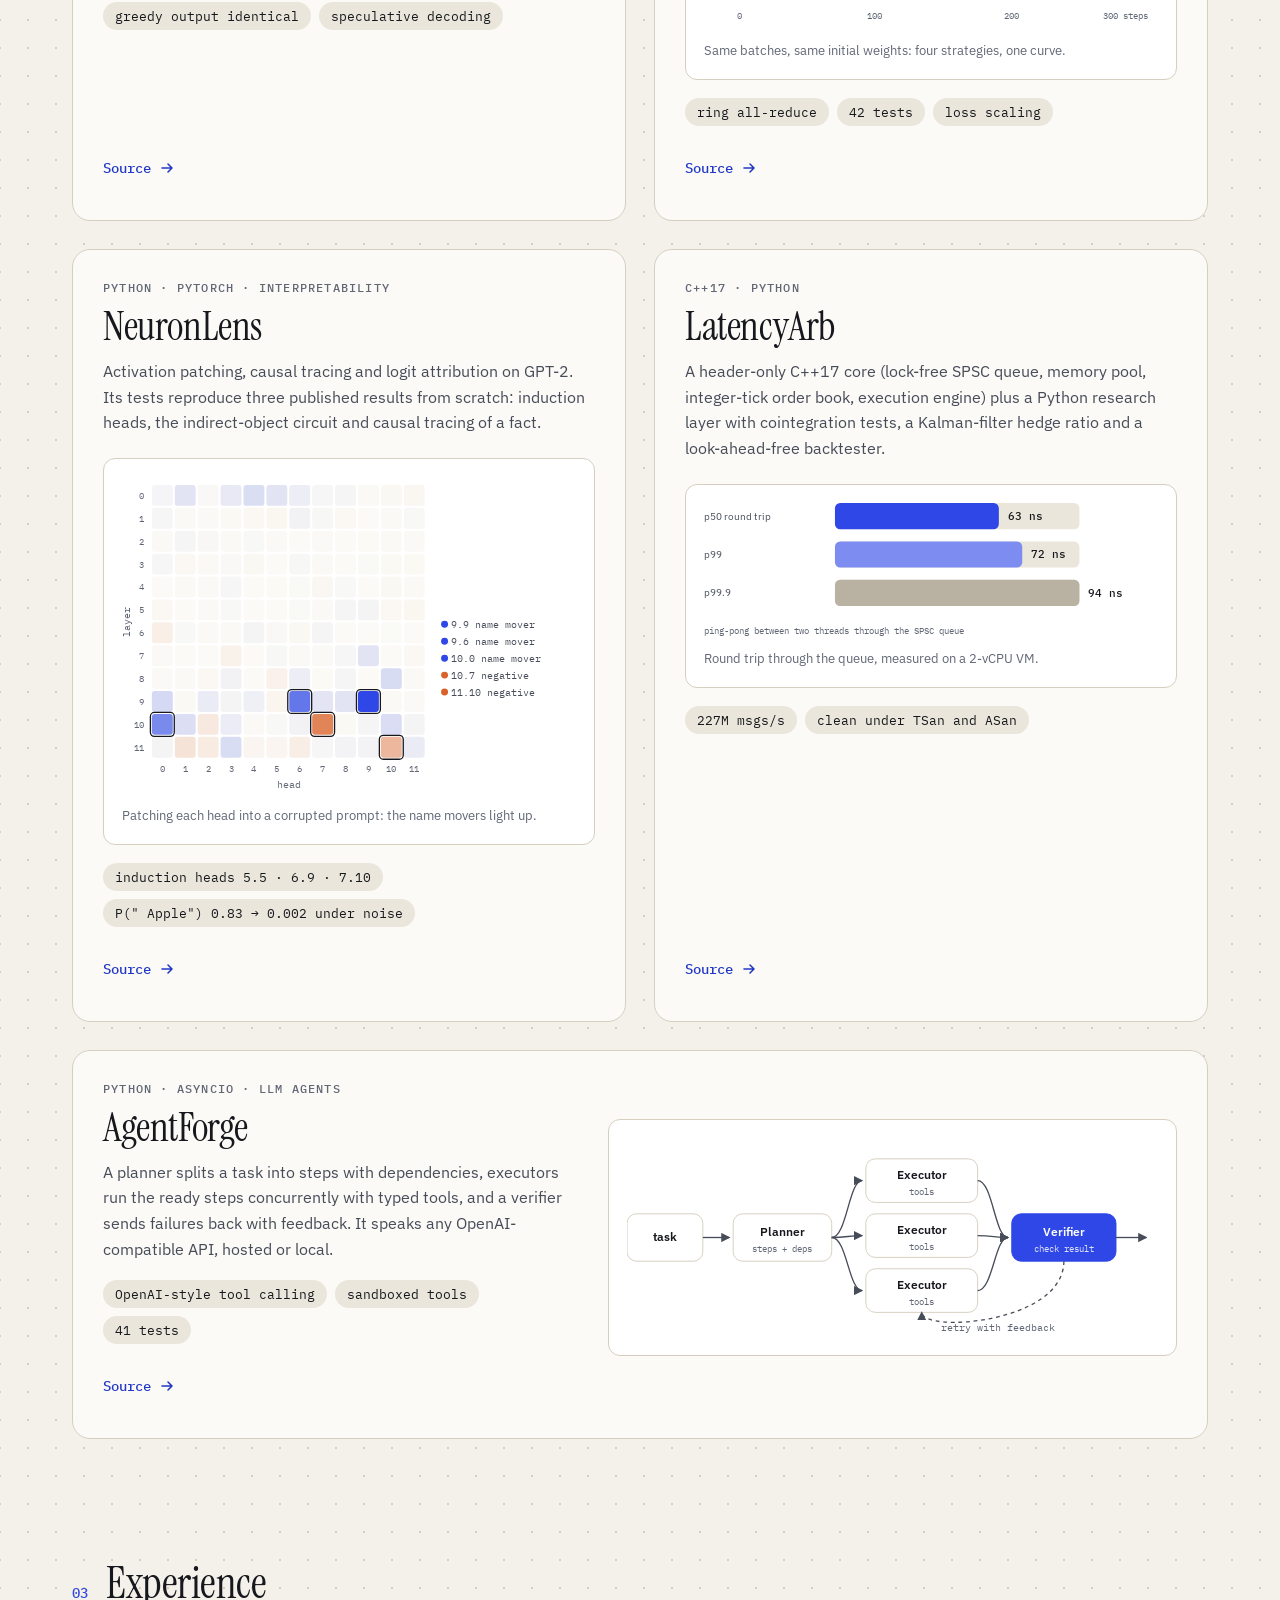
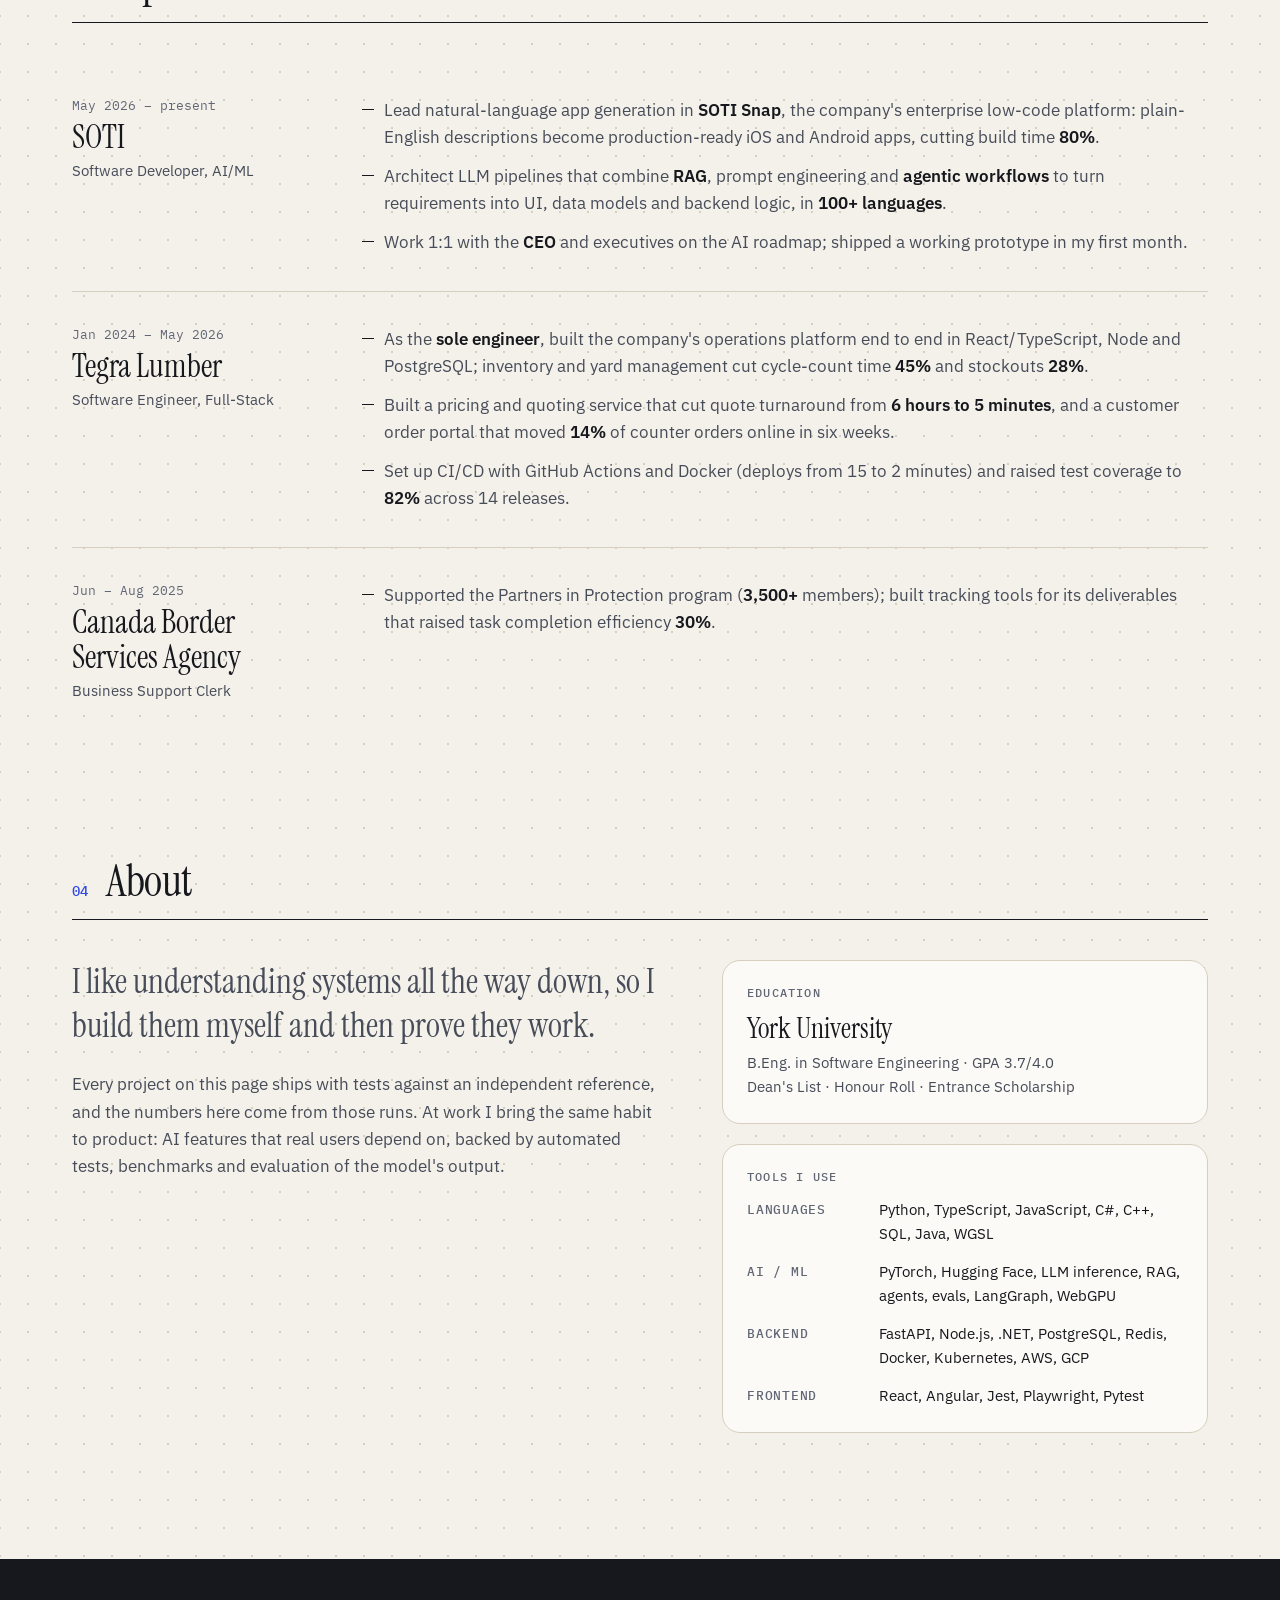
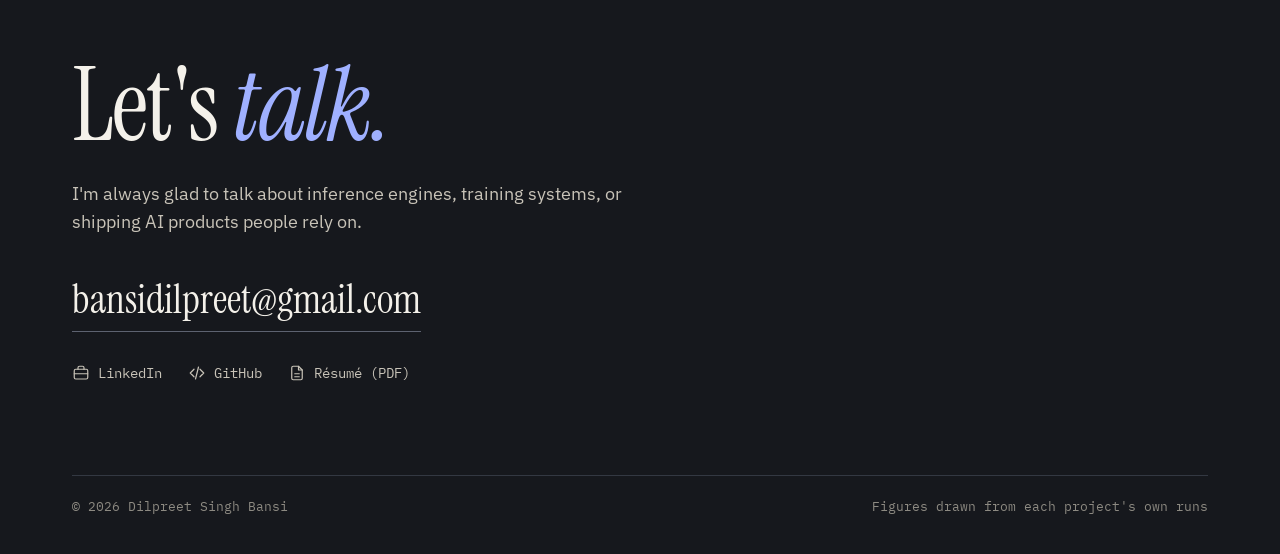
==== commit 1ecee592: "Redesign the portfolio New single-page site with a lab-notebook look (Instrument Serif, IBM Plex, on" ====
--- a/index.html
+++ b/index.html
@@ -1,1827 +1,1307 @@
-<!DOCTYPE html>
+<!doctype html>
 <html lang="en">
 <head>
-  <meta charset="UTF-8">
-  <meta name="viewport" content="width=device-width, initial-scale=1.0">
-  <title>Dilpreet Singh Bansi</title>
-  <link rel="preconnect" href="https://fonts.googleapis.com">
-  <link rel="preconnect" href="https://fonts.gstatic.com" crossorigin>
-  <link href="https://fonts.googleapis.com/css2?family=Space+Grotesk:wght@400;500;600;700;800&family=Inter:wght@300;400;500;600&family=JetBrains+Mono:wght@400;500&display=swap" rel="stylesheet">
-  <script src="https://cdnjs.cloudflare.com/ajax/libs/three.js/r128/three.min.js"></script>
-  <style>
-    * { margin: 0; padding: 0; box-sizing: border-box; }
-
-    :root {
-      --bg: #0a0a0b;
-      --bg-card: #111113;
-      --bg-elevated: #18181b;
-      --text-primary: #fafafa;
-      --text-secondary: #a1a1aa;
-      --text-tertiary: #52525b;
-      --accent: #8B9A46;
-      --accent-hover: #a0b050;
-      --accent-glow: rgba(139, 154, 70, 0.15);
-      --accent-purple: #a78bfa;
-      --accent-green: #34d399;
-      --accent-blue: #60a5fa;
-      --accent-orange: #fb923c;
-      --accent-cyan: #22d3ee;
-      --border: rgba(255,255,255,0.06);
-      --border-light: rgba(255,255,255,0.1);
-      --radius: 16px;
-    }
-
-    html { scroll-behavior: smooth; }
-
-    body {
-      font-family: 'Inter', -apple-system, sans-serif;
-      background: var(--bg);
-      color: var(--text-primary);
-      line-height: 1.6;
-      overflow-x: hidden;
-      -webkit-font-smoothing: antialiased;
-    }
-
-    ::selection { background: var(--accent); color: white; }
-
-    /* ===== SCROLL PROGRESS BAR ===== */
-    .scroll-progress {
-      position: fixed;
-      top: 0;
-      left: 0;
-      height: 2px;
-      background: linear-gradient(90deg, var(--accent), var(--accent-purple));
-      z-index: 9999;
-      transition: width 0.1s linear;
-    }
-
-    /* ===== THREE.JS CANVAS ===== */
-    #hero-canvas {
-      position: fixed;
-      top: 0;
-      left: 0;
-      width: 100%;
-      height: 100%;
-      z-index: 0;
-      pointer-events: none;
-    }
-
-    /* ===== LOADING SCREEN ===== */
-    .loader-screen {
-      position: fixed;
-      top: 0; left: 0;
-      width: 100%; height: 100%;
-      background: var(--bg);
-      display: flex;
-      align-items: center;
-      justify-content: center;
-      z-index: 10000;
-      transition: opacity 0.6s ease, visibility 0.6s ease;
-    }
-
-    .loader-screen.hidden {
-      opacity: 0;
-      visibility: hidden;
-      pointer-events: none;
-    }
-
-    .loader-content {
-      text-align: center;
-      position: relative;
-      width: 100%;
-      height: 100%;
-      display: flex;
-      align-items: center;
-      justify-content: center;
-      flex-direction: column;
-    }
-
-    .loader-backdrop {
-      position: absolute;
-      top: 50%;
-      left: 50%;
-      transform: translate(-50%, -50%);
-      font-family: 'Space Grotesk', sans-serif;
-      font-weight: 800;
-      font-size: clamp(36px, 8vw, 120px);
-      color: var(--text-primary);
-      opacity: 0.05;
-      line-height: 1.1;
-      text-align: center;
-      width: 90%;
-      max-width: 100vw;
-      overflow-wrap: break-word;
-      word-wrap: break-word;
-      pointer-events: none;
-      letter-spacing: -2px;
-    }
-
-    .loader-counter {
-      font-family: 'Space Grotesk', sans-serif;
-      font-size: 64px;
-      font-weight: 700;
-      color: var(--accent);
-      letter-spacing: -2px;
-    }
-
-    .loader-label {
-      font-size: 12px;
-      color: var(--text-tertiary);
-      letter-spacing: 4px;
-      text-transform: uppercase;
-      margin-top: 12px;
-    }
-
-    /* ===== CONTAINER ===== */
-    .container {
-      max-width: 1200px;
-      margin: 0 auto;
-      padding: 0 2rem;
-      position: relative;
-      z-index: 2;
-    }
-
-    /* ===== NAVIGATION ===== */
-    nav {
-      position: fixed;
-      top: 0; left: 0;
-      width: 100%;
-      padding: 0 2rem;
-      z-index: 100;
-      transition: all 0.4s ease;
-    }
-
-    nav.scrolled {
-      background: rgba(18, 18, 20, 0.65);
-      backdrop-filter: blur(40px) saturate(1.8);
-      -webkit-backdrop-filter: blur(40px) saturate(1.8);
-      border-bottom: 1px solid rgba(255,255,255,0.08);
-      box-shadow: 0 1px 0 rgba(255,255,255,0.03) inset, 0 8px 32px rgba(0,0,0,0.3);
-    }
-
-    .nav-inner {
-      max-width: 1200px;
-      margin: 0 auto;
-      display: flex;
-      justify-content: space-between;
-      align-items: center;
-      height: 72px;
-    }
-
-    .nav-brand {
-      font-family: 'Space Grotesk', sans-serif;
-      font-size: 18px;
-      font-weight: 700;
-      color: var(--accent);
-      text-decoration: none;
-      letter-spacing: -0.5px;
-    }
-
-    .nav-links {
-      display: flex;
-      gap: 2.5rem;
-      list-style: none;
-    }
-
-    .nav-links a {
-      font-size: 13px;
-      font-weight: 500;
-      color: var(--text-secondary);
-      text-decoration: none;
-      transition: color 0.3s;
-      letter-spacing: 0.3px;
-      position: relative;
-    }
-
-    .nav-links a::after {
-      content: '';
-      position: absolute;
-      bottom: -4px;
-      left: 0;
-      width: 0;
-      height: 1px;
-      background: var(--accent);
-      transition: width 0.3s ease;
-    }
-
-    .nav-links a:hover { color: var(--text-primary); }
-    .nav-links a:hover::after { width: 100%; }
-
-    /* Mobile menu */
-    .nav-toggle {
-      display: none;
-      flex-direction: column;
-      gap: 5px;
-      background: none;
-      border: none;
-      cursor: pointer;
-      padding: 4px;
-    }
-    .nav-toggle span {
-      width: 22px;
-      height: 2px;
-      background: var(--text-secondary);
-      transition: all 0.3s;
-    }
-
-    /* ===== HERO ===== */
-    .hero {
-      min-height: 100vh;
-      display: flex;
-      align-items: center;
-      padding: 0 2rem;
-      position: relative;
-    }
-
-    .hero-content {
-      max-width: 1200px;
-      margin: 0 auto;
-      width: 100%;
-      padding-top: 72px;
-    }
-
-    .hero-eyebrow {
-      font-family: 'JetBrains Mono', monospace;
-      font-size: 13px;
-      color: var(--accent);
-      letter-spacing: 2px;
-      text-transform: uppercase;
-      margin-bottom: 1.5rem;
-      opacity: 0;
-      transform: translateY(20px);
-      animation: fadeUp 0.8s ease 0.3s forwards;
-    }
-
-    .hero h1 {
-      font-family: 'Space Grotesk', sans-serif;
-      font-size: clamp(40px, 6.5vw, 88px);
-      font-weight: 800;
-      line-height: 1.05;
-      letter-spacing: -2px;
-      margin-bottom: 1.5rem;
-      opacity: 0;
-      transform: translateY(30px);
-      animation: fadeUp 0.8s ease 0.5s forwards;
-    }
-
-    .hero h1 .accent-word {
-      background: linear-gradient(135deg, var(--accent), var(--accent-purple));
-      -webkit-background-clip: text;
-      -webkit-text-fill-color: transparent;
-      background-clip: text;
-    }
-
-    .hero-subtitle {
-      font-size: 17px;
-      color: var(--text-secondary);
-      max-width: 560px;
-      line-height: 1.7;
-      font-weight: 400;
-      margin-bottom: 2.5rem;
-      opacity: 0;
-      transform: translateY(20px);
-      animation: fadeUp 0.8s ease 0.7s forwards;
-    }
-
-    .role-ticker {
-      font-family: 'JetBrains Mono', monospace;
-      font-size: 14px;
-      color: var(--accent);
-      margin-bottom: 2rem;
-      height: 22px;
-      overflow: hidden;
-      opacity: 0;
-      animation: fadeUp 0.8s ease 0.6s forwards;
-    }
-
-    .role-ticker span {
-      display: block;
-      transition: transform 0.5s cubic-bezier(0.23, 1, 0.32, 1);
-    }
-
-    .hero-cta {
-      display: flex;
-      gap: 1rem;
-      opacity: 0;
-      transform: translateY(20px);
-      animation: fadeUp 0.8s ease 0.9s forwards;
-    }
-
-    @keyframes fadeUp {
-      to { opacity: 1; transform: translateY(0); }
-    }
-
-    /* ===== BUTTONS ===== */
-    .btn {
-      padding: 12px 28px;
-      border-radius: 10px;
-      border: 1px solid var(--border-light);
-      font-size: 14px;
-      font-weight: 500;
-      cursor: pointer;
-      text-decoration: none;
-      transition: all 0.3s ease;
-      display: inline-flex;
-      align-items: center;
-      gap: 8px;
-      font-family: 'Inter', sans-serif;
-    }
-
-    .btn-primary {
-      background: var(--accent);
-      color: white;
-      border-color: var(--accent);
-    }
-    .btn-primary:hover {
-      background: var(--accent-hover);
-      border-color: var(--accent-hover);
-      box-shadow: 0 0 30px var(--accent-glow);
-      transform: translateY(-2px);
-    }
-
-    .btn-secondary {
-      background: transparent;
-      color: var(--text-primary);
-    }
-    .btn-secondary:hover {
-      background: var(--bg-elevated);
-      border-color: var(--border-light);
-      transform: translateY(-2px);
-    }
-
-    /* ===== SECTION STYLES ===== */
-    .section { padding: 7rem 0; }
-
-    .section-label {
-      font-family: 'JetBrains Mono', monospace;
-      font-size: 12px;
-      color: var(--accent);
-      letter-spacing: 3px;
-      text-transform: uppercase;
-      margin-bottom: 1rem;
-    }
-
-    .section-title {
-      font-family: 'Space Grotesk', sans-serif;
-      font-size: clamp(32px, 4vw, 52px);
-      font-weight: 800;
-      line-height: 1.1;
-      letter-spacing: -1px;
-      margin-bottom: 1rem;
-    }
-
-    .section-subtitle {
-      font-size: 16px;
-      color: var(--text-secondary);
-      max-width: 560px;
-      line-height: 1.7;
-    }
-
-    .section-header { margin-bottom: 4rem; }
-
-    /* ===== BENTO GRID ===== */
-    .bento-grid {
-      display: grid;
-      grid-template-columns: repeat(12, 1fr);
-      gap: 1.25rem;
-    }
-
-    .bento-card {
-      background: rgba(22, 22, 26, 0.6);
-      backdrop-filter: blur(24px) saturate(1.4);
-      -webkit-backdrop-filter: blur(24px) saturate(1.4);
-      border: 1px solid rgba(255,255,255,0.07);
-      border-radius: var(--radius);
-      padding: 2rem;
-      transition: all 0.4s cubic-bezier(0.23, 1, 0.32, 1);
-      position: relative;
-      overflow: hidden;
-      box-shadow: 0 1px 0 rgba(255,255,255,0.04) inset, 0 4px 24px rgba(0,0,0,0.15);
-    }
-
-    .bento-card::before {
-      content: '';
-      position: absolute;
-      top: 0; left: 0;
-      width: 100%; height: 100%;
-      background: radial-gradient(600px circle at var(--mouse-x, 50%) var(--mouse-y, 50%), rgba(139,154,70,0.06), transparent 40%);
-      pointer-events: none;
-      opacity: 0;
-      transition: opacity 0.3s;
-    }
-
-    .bento-card:hover::before { opacity: 1; }
-
-    .bento-card:hover {
-      border-color: rgba(255,255,255,0.12);
-      transform: translateY(-4px);
-      box-shadow: 0 1px 0 rgba(255,255,255,0.06) inset, 0 24px 48px rgba(0,0,0,0.35);
-    }
-
-    .bento-stats { grid-column: span 5; }
-    .bento-skills { grid-column: span 7; grid-row: span 2; }
-    .bento-edu { grid-column: span 5; }
-    .bento-philosophy { grid-column: span 12; }
-
-    .card-label {
-      font-family: 'JetBrains Mono', monospace;
-      font-size: 11px;
-      color: var(--text-tertiary);
-      letter-spacing: 2px;
-      text-transform: uppercase;
-      margin-bottom: 1.5rem;
-    }
-
-    /* Stats */
-    .stats-grid {
-      display: grid;
-      grid-template-columns: repeat(2, 1fr);
-      gap: 2rem;
-    }
-
-    .stat-number {
-      font-family: 'Space Grotesk', sans-serif;
-      font-size: 36px;
-      font-weight: 800;
-      color: var(--text-primary);
-      line-height: 1;
-      margin-bottom: 0.5rem;
-    }
-
-    .stat-number .accent { color: var(--accent); }
-
-    .stat-label {
-      font-size: 13px;
-      color: var(--text-secondary);
-      line-height: 1.5;
-    }
-
-    /* Skills */
-    .skill-category { margin-bottom: 1.25rem; }
-
-    .skill-cat-label {
-      font-size: 11px;
-      color: var(--text-tertiary);
-      letter-spacing: 1px;
-      text-transform: uppercase;
-      margin-bottom: 0.6rem;
-      display: block;
-    }
-
-    .skills-wrap { display: flex; flex-wrap: wrap; gap: 6px; }
-
-    .skill-pill {
-      display: inline-flex;
-      align-items: center;
-      gap: 6px;
-      padding: 5px 12px;
-      background: var(--bg-elevated);
-      border: 1px solid var(--border);
-      border-radius: 20px;
-      font-size: 12px;
-      color: var(--text-secondary);
-      transition: all 0.3s ease;
-      cursor: default;
-      white-space: nowrap;
-    }
-
-    .skill-pill:hover {
-      background: var(--accent);
-      color: white;
-      border-color: var(--accent);
-      transform: translateY(-2px);
-      box-shadow: 0 4px 12px var(--accent-glow);
-    }
-
-    .skill-pill img {
-      width: 14px; height: 14px;
-      filter: grayscale(0.4) brightness(0.8);
-      transition: filter 0.3s;
-    }
-    .skill-pill:hover img { filter: grayscale(0) brightness(1.2); }
-
-    .skill-dot {
-      width: 6px; height: 6px;
-      border-radius: 50%;
-      background: var(--accent);
-    }
-
-    /* Education */
-    .edu-item {
-      padding-bottom: 1.25rem;
-      margin-bottom: 1.25rem;
-      border-bottom: 1px solid var(--border);
-    }
-    .edu-item:last-child { border-bottom: none; margin-bottom: 0; padding-bottom: 0; }
-
-    .edu-degree {
-      font-family: 'Space Grotesk', sans-serif;
-      font-size: 16px;
-      font-weight: 700;
-      margin-bottom: 0.25rem;
-    }
-    .edu-school { font-size: 13px; color: var(--text-secondary); margin-bottom: 0.25rem; }
-    .edu-meta { font-size: 12px; color: var(--text-tertiary); }
-
-    /* Philosophy card */
-    .philosophy-text {
-      font-size: 20px;
-      font-weight: 300;
-      line-height: 1.7;
-      color: var(--text-secondary);
-    }
-    .philosophy-text em {
-      color: var(--text-primary);
-      font-style: normal;
-      font-weight: 500;
-    }
-
-    /* ===== PROJECTS ===== */
-    .projects-grid {
-      display: flex;
-      flex-direction: column;
-      gap: 1.5rem;
-    }
-
-    .project-card {
-      display: grid;
-      grid-template-columns: 1fr 1fr;
-      background: rgba(22, 22, 26, 0.55);
-      backdrop-filter: blur(20px) saturate(1.3);
-      -webkit-backdrop-filter: blur(20px) saturate(1.3);
-      border: 1px solid rgba(255,255,255,0.07);
-      border-radius: var(--radius);
-      overflow: hidden;
-      transition: all 0.5s cubic-bezier(0.23, 1, 0.32, 1);
-      position: relative;
-      box-shadow: 0 1px 0 rgba(255,255,255,0.03) inset, 0 4px 24px rgba(0,0,0,0.15);
-    }
-
-    .project-card::before {
-      content: '';
-      position: absolute;
-      left: 0; top: 0;
-      width: 3px; height: 100%;
-      background: var(--project-color);
-      opacity: 0;
-      transition: opacity 0.4s;
-    }
-
-    .project-card:hover::before { opacity: 1; }
-
-    .project-card:hover {
-      transform: translateY(-6px);
-      border-color: rgba(255,255,255,0.12);
-      box-shadow: 0 1px 0 rgba(255,255,255,0.05) inset, 0 30px 60px rgba(0,0,0,0.35);
-    }
-
-    .project-info {
-      padding: 2.5rem;
-      display: flex;
-      flex-direction: column;
-      justify-content: space-between;
-    }
-
-    .project-num {
-      font-family: 'JetBrains Mono', monospace;
-      font-size: 12px;
-      color: var(--text-tertiary);
-      margin-bottom: 1rem;
-    }
-
-    .project-tags { display: flex; flex-wrap: wrap; gap: 6px; margin-bottom: 1rem; }
-
-    .project-tag {
-      font-family: 'JetBrains Mono', monospace;
-      font-size: 10px;
-      padding: 3px 10px;
-      background: var(--bg-elevated);
-      border: 1px solid var(--border);
-      border-radius: 4px;
-      color: var(--text-tertiary);
-      text-transform: uppercase;
-      letter-spacing: 0.5px;
-    }
-
-    .project-name {
-      font-family: 'Space Grotesk', sans-serif;
-      font-size: 26px;
-      font-weight: 800;
-      margin-bottom: 0.5rem;
-      letter-spacing: -0.5px;
-    }
-
-    .project-role {
-      font-size: 14px;
-      color: var(--project-color, var(--accent));
-      font-weight: 500;
-      margin-bottom: 0.75rem;
-    }
-
-    .project-desc {
-      font-size: 14px;
-      color: var(--text-secondary);
-      line-height: 1.7;
-      margin-bottom: 1.5rem;
-    }
-
-    .project-stats-row {
-      display: flex;
-      gap: 2rem;
-      margin-bottom: 1.5rem;
-    }
-
-    .project-stat {
-      display: flex;
-      flex-direction: column;
-    }
-
-    .project-stat-value {
-      font-family: 'Space Grotesk', sans-serif;
-      font-size: 28px;
-      font-weight: 800;
-      color: var(--project-color, var(--accent));
-    }
-
-    .project-stat-label {
-      font-size: 11px;
-      color: var(--text-tertiary);
-      text-transform: uppercase;
-      letter-spacing: 0.5px;
-      margin-top: 0.25rem;
-    }
-
-    .project-link {
-      display: inline-flex;
-      align-items: center;
-      gap: 8px;
-      padding: 10px 18px;
-      background: transparent;
-      border: 1px solid var(--border);
-      border-radius: 8px;
-      color: var(--text-primary);
-      text-decoration: none;
-      font-size: 13px;
-      font-weight: 500;
-      transition: all 0.3s;
-      width: fit-content;
-    }
-    .project-link:hover {
-      background: var(--project-color, var(--accent));
-      border-color: var(--project-color, var(--accent));
-      color: white;
-    }
-
-    /* Project visual - 3D canvas */
-    .project-visual {
-      background: var(--bg-elevated);
-      display: flex;
-      align-items: center;
-      justify-content: center;
-      min-height: 300px;
-      position: relative;
-      overflow: hidden;
-    }
-
-    .project-visual canvas {
-      width: 100% !important;
-      height: 100% !important;
-    }
-
-    /* ===== EXPERIENCE ===== */
-    .timeline { position: relative; padding-left: 2rem; }
-
-    .timeline::before {
-      content: '';
-      position: absolute;
-      left: 0; top: 8px; bottom: 0;
-      width: 1px;
-      background: linear-gradient(180deg, var(--accent) 0%, var(--border) 100%);
-    }
-
-    .timeline-item {
-      position: relative;
-      padding-bottom: 3rem;
-      padding-left: 1rem;
-    }
-
-    .timeline-item::before {
-      content: '';
-      position: absolute;
-      left: -2rem;
-      top: 8px;
-      width: 9px; height: 9px;
-      border-radius: 50%;
-      background: var(--accent);
-      box-shadow: 0 0 0 4px var(--bg), 0 0 0 5px var(--accent);
-    }
-
-    .timeline-title {
-      font-family: 'Space Grotesk', sans-serif;
-      font-size: 18px;
-      font-weight: 700;
-      margin-bottom: 0.25rem;
-    }
-
-    .timeline-company {
-      font-size: 14px;
-      color: var(--accent);
-      font-weight: 500;
-      margin-bottom: 0.25rem;
-    }
-
-    .timeline-date {
-      font-family: 'JetBrains Mono', monospace;
-      font-size: 12px;
-      color: var(--text-tertiary);
-      margin-bottom: 1rem;
-    }
-
-    .timeline-desc {
-      font-size: 14px;
-      color: var(--text-secondary);
-      line-height: 1.7;
-    }
-    .timeline-desc strong { color: var(--text-primary); font-weight: 600; }
-
-    /* ===== CONTACT ===== */
-    .contact-section { text-align: center; }
-
-    .contact-heading {
-      font-family: 'Space Grotesk', sans-serif;
-      font-size: clamp(32px, 5vw, 56px);
-      font-weight: 800;
-      margin-bottom: 1rem;
-      letter-spacing: -1px;
-    }
-
-    .contact-sub {
-      font-size: 16px;
-      color: var(--text-secondary);
-      margin-bottom: 3rem;
-    }
-
-    .contact-grid {
-      display: flex;
-      justify-content: center;
-      gap: 3rem;
-      flex-wrap: wrap;
-    }
-
-    .contact-card {
-      display: flex;
-      flex-direction: column;
-      align-items: center;
-      gap: 0.75rem;
-      padding: 2rem 2.5rem;
-      background: rgba(22, 22, 26, 0.55);
-      backdrop-filter: blur(24px) saturate(1.4);
-      -webkit-backdrop-filter: blur(24px) saturate(1.4);
-      border: 1px solid rgba(255,255,255,0.07);
-      border-radius: var(--radius);
-      text-decoration: none;
-      color: var(--text-secondary);
-      transition: all 0.4s ease;
-      min-width: 180px;
-      box-shadow: 0 1px 0 rgba(255,255,255,0.04) inset, 0 4px 16px rgba(0,0,0,0.1);
-    }
-
-    .contact-card:hover {
-      border-color: rgba(139,154,70,0.4);
-      transform: translateY(-4px);
-      box-shadow: 0 1px 0 rgba(255,255,255,0.06) inset, 0 20px 40px rgba(0,0,0,0.3);
-    }
-
-    .contact-card svg {
-      width: 24px; height: 24px;
-      stroke: var(--text-tertiary);
-      fill: none;
-      stroke-width: 1.5;
-      transition: stroke 0.3s;
-    }
-    .contact-card:hover svg { stroke: var(--accent); }
-
-    .contact-card-label {
-      font-size: 11px;
-      letter-spacing: 2px;
-      text-transform: uppercase;
-      color: var(--text-tertiary);
-    }
-
-    .contact-card-value {
-      font-size: 14px;
-      font-weight: 500;
-      color: var(--text-primary);
-    }
-
-    /* ===== FOOTER ===== */
-    footer {
-      border-top: 1px solid var(--border);
-      padding: 2rem 0;
-      text-align: center;
-      color: var(--text-tertiary);
-      font-size: 13px;
-    }
-
-    /* ===== SCROLL REVEAL ===== */
-    [data-reveal] {
-      opacity: 0;
-      transform: translateY(40px);
-      transition: all 0.7s cubic-bezier(0.23, 1, 0.32, 1);
-    }
-    [data-reveal].revealed {
-      opacity: 1;
-      transform: translateY(0);
-    }
-
-    /* ===== COUNTER ===== */
-    .counter {
-      font-family: 'Space Grotesk', sans-serif;
-      font-weight: 800;
-    }
-
-    /* ===== RESPONSIVE ===== */
-    @media (max-width: 1024px) {
-      .bento-stats, .bento-skills { grid-column: span 6; grid-row: span 1; }
-      .bento-edu, .bento-philosophy { grid-column: span 6; }
-    }
-
-    @media (max-width: 768px) {
-      .nav-links { display: none; }
-      .nav-links.open {
-        display: flex;
-        flex-direction: column;
-        position: absolute;
-        top: 72px; left: 0;
-        width: 100%;
-        background: rgba(10,10,11,0.95);
-        backdrop-filter: blur(20px);
-        padding: 2rem;
-        gap: 1.5rem;
-        border-bottom: 1px solid var(--border);
-      }
-      .nav-toggle { display: flex; }
-
-      .bento-grid { grid-template-columns: 1fr; }
-      .bento-stats, .bento-skills, .bento-edu, .bento-philosophy { grid-column: span 1; }
-
-      .project-card { grid-template-columns: 1fr; }
-      .project-visual { min-height: 220px; }
-      .project-info { padding: 1.5rem; }
-
-      .hero h1 { letter-spacing: -1px; }
-
-      .stats-grid { grid-template-columns: repeat(2, 1fr); gap: 1.5rem; }
-
-      .contact-grid { flex-direction: column; align-items: center; }
-    }
-
-    @media (max-width: 480px) {
-      .stats-grid { grid-template-columns: 1fr; }
-      .hero-cta { flex-direction: column; }
-      .btn { width: 100%; justify-content: center; }
-    }
-  </style>
+<meta charset="utf-8">
+<meta name="viewport" content="width=device-width, initial-scale=1">
+<title>Dilpreet Singh Bansi · Software Engineer, AI/ML</title>
+<meta name="description" content="Software engineer building language-model systems from the kernel up: a WebGPU LLM engine, a PyTorch inference server, distributed training and interpretability tools, each tested against the reference.">
+<meta property="og:title" content="Dilpreet Singh Bansi · Software Engineer, AI/ML">
+<meta property="og:description" content="Language-model systems from the kernel up: WebGPU inference, PyTorch serving, distributed training, interpretability.">
+<meta property="og:image" content="https://dilpreetbansi.github.io/assets/og.png">
+<meta property="og:type" content="website">
+<meta name="twitter:card" content="summary_large_image">
+<link rel="icon" href="assets/favicon.svg" type="image/svg+xml">
+<link rel="preconnect" href="https://fonts.googleapis.com">
+<link rel="preconnect" href="https://fonts.gstatic.com" crossorigin>
+<link href="https://fonts.googleapis.com/css2?family=IBM+Plex+Mono:wght@400;500&family=IBM+Plex+Sans:wght@400;500;600&family=Instrument+Serif:ital@0;1&display=swap" rel="stylesheet">
+<style>
+:root {
+  --paper: #f4f1ea;
+  --paper-2: #ebe6db;
+  --plate: #fbfaf6;
+  --ink: #16181d;
+  --ink-2: #474c59;
+  --ink-3: #626776;
+  --rule: #d6cfc0;
+  --accent: #2e47e6;
+  --accent-ink: #2239c7;
+  --warm: #d9622b;
+  --serif: 'Instrument Serif', 'Iowan Old Style', Georgia, serif;
+  --sans: 'IBM Plex Sans', system-ui, -apple-system, 'Segoe UI', sans-serif;
+  --mono: 'IBM Plex Mono', ui-monospace, SFMono-Regular, Menlo, monospace;
+  --wrap: 1200px;
+}
+* { box-sizing: border-box; }
+html { scroll-behavior: smooth; }
+body {
+  margin: 0; background: var(--paper); color: var(--ink);
+  font: 17px/1.6 var(--sans); -webkit-font-smoothing: antialiased;
+  background-image: radial-gradient(var(--rule) 0.8px, transparent 0.8px);
+  background-size: 28px 28px; background-position: -14px -14px;
+}
+a { color: var(--accent-ink); text-decoration-thickness: 1px; text-underline-offset: 3px; }
+a svg { width: 16px; height: 16px; flex: none; }
+a:hover { color: var(--ink); }
+.wrap { max-width: var(--wrap); margin: 0 auto; padding: 0 32px; }
+.mono { font-family: var(--mono); }
+.chart { display: block; width: 100%; height: auto; }
+
+/* nav */
+.nav { position: sticky; top: 0; z-index: 10; background: rgba(244, 241, 234, 0.9); backdrop-filter: blur(8px); border-bottom: 1px solid var(--rule); }
+.nav .wrap { display: flex; align-items: center; justify-content: space-between; height: 72px; }
+.mark { display: flex; align-items: center; gap: 12px; color: var(--ink); text-decoration: none; font-weight: 600; letter-spacing: -0.01em; white-space: nowrap; }
+.mark .seal { width: 34px; height: 34px; border-radius: 9px; background: var(--ink); color: var(--paper); display: grid; place-items: center; font: 500 13px var(--mono); }
+.nav nav { display: flex; align-items: center; gap: 8px; }
+.nav nav a { color: var(--ink-2); text-decoration: none; font-size: 15px; padding: 10px 12px; border-radius: 8px; white-space: nowrap; }
+.nav nav a:hover { color: var(--ink); background: var(--paper-2); }
+.nav nav a.pill { color: #fff; background: var(--ink); padding: 10px 16px; margin-left: 6px; }
+.nav nav a.pill:hover { background: var(--accent); color: #fff; }
+
+/* buttons */
+.btn { display: inline-flex; align-items: center; gap: 10px; min-height: 48px; padding: 0 20px; border-radius: 12px; border: 1px solid var(--ink); color: var(--ink); text-decoration: none; font-weight: 500; font-size: 16px; background: transparent; }
+.btn:hover { background: var(--ink); color: var(--paper); }
+.btn.primary { background: var(--accent); border-color: var(--accent); color: #fff; }
+.btn.primary:hover { background: var(--ink); border-color: var(--ink); }
+.btn svg { width: 16px; height: 16px; }
+
+/* hero */
+.hero { padding: 88px 0 72px; }
+.hero .wrap { display: grid; grid-template-columns: minmax(0, 1.25fr) minmax(0, 1fr); gap: 64px; align-items: center; }
+.eyebrow { font: 500 13px var(--mono); letter-spacing: 0.12em; text-transform: uppercase; color: var(--ink-3); margin: 0 0 22px; display: flex; align-items: center; gap: 10px; }
+.eyebrow::before { content: ''; width: 28px; height: 1px; background: var(--ink-3); }
+h1 { font: 400 clamp(46px, 6.4vw, 86px)/1.02 var(--serif); letter-spacing: -0.015em; margin: 0 0 28px; }
+h1 em { color: var(--accent); }
+.lede { font-size: 19px; color: var(--ink-2); max-width: 600px; margin: 0 0 34px; }
+.cta { display: flex; flex-wrap: wrap; gap: 12px; }
+.links { display: flex; flex-wrap: wrap; gap: 4px 26px; margin: 26px 0 0; padding: 0; list-style: none; font: 14px var(--mono); }
+.links a { color: var(--ink-2); text-decoration: none; display: inline-flex; align-items: center; gap: 8px; min-height: 44px; }
+.links a:hover { color: var(--accent); }
+.links svg { width: 18px; height: 18px; }
+
+.plate { margin: 0; background: var(--plate); border: 1px solid var(--rule); border-radius: 18px; padding: 24px; }
+figcaption { margin-top: 16px; font-size: 14px; line-height: 1.55; color: var(--ink-3); }
+figcaption .fig { font: 500 12px var(--mono); letter-spacing: 0.06em; text-transform: uppercase; color: var(--ink); margin-right: 8px; }
+
+/* numbers */
+.numbers { border-top: 1px solid var(--rule); border-bottom: 1px solid var(--rule); background: rgba(251, 250, 246, 0.6); }
+.numbers .wrap { display: grid; grid-template-columns: repeat(4, minmax(0, 1fr)); }
+.stat { padding: 34px 28px 30px; border-left: 1px solid var(--rule); }
+.stat:first-child { border-left: 0; padding-left: 0; }
+.stat b { display: block; font: 400 52px/1 var(--serif); letter-spacing: -0.01em; margin-bottom: 10px; }
+.stat span { display: block; font-size: 14.5px; color: var(--ink-2); line-height: 1.45; }
+
+/* sections */
+section.block { padding: 104px 0 16px; }
+.section-head { display: flex; align-items: baseline; gap: 18px; margin-bottom: 40px; border-bottom: 1px solid var(--ink); padding-bottom: 14px; }
+.section-head .num { font: 500 14px var(--mono); color: var(--accent); }
+.section-head h2 { font: 400 44px/1.1 var(--serif); margin: 0; letter-spacing: -0.01em; }
+.section-head p { margin: 0 0 0 auto; font: 13px var(--mono); color: var(--ink-3); }
+
+/* feature */
+.feature { display: grid; grid-template-columns: minmax(0, 0.9fr) minmax(0, 1.1fr); gap: 56px; align-items: start; }
+.feature h3 { font: 400 64px/1 var(--serif); margin: 0 0 12px; letter-spacing: -0.02em; }
+.tagline { font-size: 20px; color: var(--ink); margin: 0 0 22px; font-weight: 500; }
+.feature p { color: var(--ink-2); margin: 0 0 22px; }
+.points { list-style: none; padding: 0; margin: 0 0 32px; display: grid; gap: 14px; }
+.points li { padding-left: 26px; position: relative; color: var(--ink-2); font-size: 16px; }
+.points li::before { content: ''; position: absolute; left: 2px; top: 10px; width: 10px; height: 10px; border-radius: 3px; background: var(--accent); }
+.points b { color: var(--ink); font-weight: 600; }
+.shot img { display: block; width: 100%; height: auto; border-radius: 10px; border: 1px solid var(--rule); }
+.wide-fig { margin-top: 28px; }
+.scroll-x { overflow-x: auto; }
+@media (max-width: 980px) { .scroll-x .chart { min-width: 880px; } }
+.pair { display: grid; grid-template-columns: minmax(0, 1fr) minmax(0, 1fr); gap: 28px; margin-top: 28px; align-items: start; }
+.facts { display: grid; gap: 0; align-content: start; }
+.facts div { padding: 16px 0; border-bottom: 1px solid var(--rule); display: grid; grid-template-columns: 110px 1fr; gap: 16px; align-items: baseline; }
+.facts div:last-child { border-bottom: 0; }
+.facts b { font: 400 30px/1 var(--serif); }
+.facts span { color: var(--ink-2); font-size: 15px; }
+
+/* project grid */
+.grid { display: grid; grid-template-columns: repeat(2, minmax(0, 1fr)); gap: 28px; }
+.card { background: var(--plate); border: 1px solid var(--rule); border-radius: 18px; padding: 30px; display: flex; flex-direction: column; }
+.card.wide { grid-column: 1 / -1; display: grid; grid-template-columns: minmax(0, 0.9fr) minmax(0, 1.1fr); gap: 40px; align-items: center; }
+.card .kicker { font: 500 12px var(--mono); letter-spacing: 0.1em; text-transform: uppercase; color: var(--ink-3); margin: 0 0 10px; }
+.card h3 { font: 400 40px/1.05 var(--serif); margin: 0 0 12px; letter-spacing: -0.01em; }
+.card p { color: var(--ink-2); font-size: 16px; margin: 0 0 18px; }
+.card figure { margin: 4px 0 18px; padding: 18px; background: #fff; border: 1px solid var(--rule); border-radius: 12px; }
+.card figcaption { margin-top: 12px; font-size: 13px; }
+.chips { display: flex; flex-wrap: wrap; gap: 8px; margin: 0 0 20px; padding: 0; list-style: none; }
+.chips li { font: 12.5px var(--mono); color: var(--ink); background: var(--paper-2); border-radius: 999px; padding: 6px 12px; }
+.card .more { margin-top: auto; display: inline-flex; align-items: center; gap: 8px; font: 500 14px var(--mono); text-decoration: none; min-height: 44px; }
+
+/* experience */
+.jobs { display: grid; gap: 0; }
+.job { display: grid; grid-template-columns: 250px minmax(0, 1fr); gap: 40px; padding: 34px 0; border-bottom: 1px solid var(--rule); }
+.job:last-child { border-bottom: 0; }
+.job .when { font: 13px var(--mono); color: var(--ink-3); }
+.job .org { font: 400 32px/1.1 var(--serif); margin: 6px 0 4px; color: var(--ink); }
+.job .role { font-size: 15px; color: var(--ink-2); }
+.job ul { margin: 0; padding: 0; list-style: none; display: grid; gap: 12px; }
+.job li { padding-left: 22px; position: relative; color: var(--ink-2); }
+.job li::before { content: ''; position: absolute; left: 0; top: 12px; width: 12px; height: 1px; background: var(--ink); }
+.job li b { color: var(--ink); font-weight: 600; }
+
+/* about */
+.about { display: grid; grid-template-columns: minmax(0, 1.1fr) minmax(0, 0.9fr); gap: 56px; }
+.about .say { font: 400 34px/1.28 var(--serif); margin: 0 0 24px; }
+.about p { color: var(--ink-2); }
+.side-cards { display: grid; gap: 20px; }
+.skills { display: grid; gap: 14px; margin: 0; }
+.skills div { display: grid; grid-template-columns: 120px 1fr; gap: 12px; }
+.skills dt { font: 500 12.5px var(--mono); color: var(--ink-3); text-transform: uppercase; letter-spacing: 0.06em; padding-top: 3px; }
+.skills dd { margin: 0; font-size: 15px; color: var(--ink); }
+.edu .org { font: 400 28px/1.1 var(--serif); margin: 0 0 6px; }
+.edu p { margin: 0; color: var(--ink-2); font-size: 15px; }
+.plate h4 { font: 500 12px var(--mono); letter-spacing: 0.1em; text-transform: uppercase; color: var(--ink-3); margin: 0 0 14px; }
+
+/* contact */
+.contact { margin-top: 110px; background: var(--ink); color: var(--paper); }
+.contact .wrap { padding-top: 96px; padding-bottom: 40px; }
+.contact h2 { font: 400 clamp(52px, 8vw, 104px)/1 var(--serif); margin: 0 0 22px; letter-spacing: -0.02em; }
+.contact h2 em { color: #9fb0ff; }
+.contact p { color: #c8c3b8; max-width: 560px; font-size: 18px; margin: 0 0 36px; }
+.contact .big { font: 400 clamp(24px, 3.2vw, 40px) var(--serif); color: var(--paper); text-decoration: none; border-bottom: 1px solid #5d6270; padding-bottom: 6px; }
+.contact .big:hover { color: #9fb0ff; border-color: #9fb0ff; }
+.contact .links a { color: #c8c3b8; }
+.contact .links a:hover { color: #fff; }
+.fine { margin-top: 80px; padding-top: 22px; border-top: 1px solid #333842; display: flex; justify-content: space-between; font: 12.5px var(--mono); color: #8d8a82; }
+
+@media (max-width: 980px) {
+  .hero .wrap, .feature, .pair, .about, .card.wide { grid-template-columns: 1fr; }
+  .grid { grid-template-columns: 1fr; }
+  .numbers .wrap { grid-template-columns: repeat(2, minmax(0, 1fr)); }
+  .stat:nth-child(3) { border-left: 0; padding-left: 0; }
+  .stat { border-top: 1px solid var(--rule); }
+  .stat:nth-child(-n+2) { border-top: 0; }
+  .job { grid-template-columns: 1fr; gap: 14px; }
+  .nav nav a:not(.pill):not(.keep) { display: none; }
+  .hero { padding-top: 56px; }
+}
+@media (max-width: 560px) {
+  body { font-size: 16px; }
+  .wrap { padding: 0 20px; }
+  .nav nav a.keep { display: none; }
+  .stat { padding: 24px 0 22px 16px; }
+  .stat:nth-child(odd) { padding-left: 0; }
+  .stat:nth-child(2) { border-left: 1px solid var(--rule); }
+  .stat:nth-child(4) { border-left: 1px solid var(--rule); }
+  .stat b { font-size: 40px; }
+  .stat span { font-size: 13.5px; }
+  .feature h3 { font-size: 52px; }
+  .section-head { flex-wrap: wrap; }
+  .section-head p { margin: 0; width: 100%; }
+  .card { padding: 22px; }
+  .plate { padding: 18px; }
+  .skills div { grid-template-columns: 1fr; gap: 2px; }
+  .facts div { grid-template-columns: 90px 1fr; }
+  .fine { flex-direction: column; gap: 6px; }
+}
+</style>
 </head>
-<body>
-  <!-- Scroll Progress -->
-  <div class="scroll-progress" id="scrollProgress"></div>
-
-  <!-- Three.js Hero Background -->
-  <canvas id="hero-canvas"></canvas>
-
-  <!-- Loading Screen -->
-  <div class="loader-screen" id="loaderScreen">
-    <div class="loader-content">
-      <div class="loader-backdrop">DILPREET SINGH BANSI</div>
-      <div class="loader-counter" id="loaderCounter">0</div>
-      <div class="loader-label">Loading</div>
+<body id="top">
+
+<header class="nav">
+  <div class="wrap">
+    <a class="mark" href="#top"><span class="seal">DB</span>Dilpreet Singh Bansi</a>
+    <nav aria-label="Sections">
+      <a href="#work">Work</a>
+      <a href="#experience">Experience</a>
+      <a href="#about">About</a>
+      <a class="keep" href="assets/Dilpreet_Singh_Bansi_Resume.pdf">Résumé</a>
+      <a class="pill" href="mailto:bansidilpreet@gmail.com">Email me</a>
+    </nav>
+  </div>
+</header>
+
+<main>
+<section class="hero">
+  <div class="wrap">
+    <div>
+      <p class="eyebrow">Software engineer · AI/ML</p>
+      <h1>I build language-model systems <em>from the kernel up.</em></h1>
+      <p class="lede">I'm a software developer on the AI/ML team at SOTI, building natural-language app generation into the company's low-code platform. On my own time I write inference engines, distributed training and interpretability tools from scratch, and I test every one against the reference implementation.</p>
+      <div class="cta">
+        <a class="btn primary" href="https://dilpreetbansi.github.io/llama-wgsl/">Run my LLM engine in your browser <svg viewBox="0 0 16 16" fill="none" stroke="currentColor" stroke-width="1.6" stroke-linecap="round" stroke-linejoin="round" aria-hidden="true"><path d="M3 8h10M9 4l4 4-4 4"/></svg></a>
+        <a class="btn" href="assets/Dilpreet_Singh_Bansi_Resume.pdf">Download résumé</a>
+      </div>
+      <ul class="links">
+        <li><a href="https://github.com/DilpreetBansi"><svg viewBox="0 0 24 24" fill="none" stroke="currentColor" stroke-width="1.6" stroke-linecap="round" stroke-linejoin="round" aria-hidden="true"><path d="M8 7l-5 5 5 5M16 7l5 5-5 5M14 4l-4 16"/></svg>GitHub</a></li>
+        <li><a href="https://www.linkedin.com/in/dilpreet-bansi"><svg viewBox="0 0 24 24" fill="none" stroke="currentColor" stroke-width="1.6" stroke-linecap="round" stroke-linejoin="round" aria-hidden="true"><rect x="3" y="7" width="18" height="13" rx="2"/><path d="M8 7V5a2 2 0 0 1 2-2h4a2 2 0 0 1 2 2v2M3 13h18"/></svg>LinkedIn</a></li>
+        <li><a href="mailto:bansidilpreet@gmail.com"><svg viewBox="0 0 24 24" fill="none" stroke="currentColor" stroke-width="1.6" stroke-linecap="round" stroke-linejoin="round" aria-hidden="true"><rect x="3" y="5" width="18" height="14" rx="2"/><path d="M3 7l9 6 9-6"/></svg>bansidilpreet@gmail.com</a></li>
+      </ul>
+    </div>
+    <figure class="plate">
+      <svg viewBox="0 0 479 501" role="img" aria-labelledby="fig0t" class="chart">
+<title id="fig0t">Attention pattern of GPT-2 layer 5 head 5 on a random token sequence repeated twice; in the second copy each token attends to the token that followed it the first time.</title>
+<rect x="34" y="30" width="17" height="17" rx="3" fill="#2e47e6"/>
+<rect x="53" y="30" width="17" height="17" rx="3" fill="#ebe6db" opacity=".55"/>
+<rect x="72" y="30" width="17" height="17" rx="3" fill="#ebe6db" opacity=".55"/>
+<rect x="91" y="30" width="17" height="17" rx="3" fill="#ebe6db" opacity=".55"/>
+<rect x="110" y="30" width="17" height="17" rx="3" fill="#ebe6db" opacity=".55"/>
+<rect x="129" y="30" width="17" height="17" rx="3" fill="#ebe6db" opacity=".55"/>
+<rect x="148" y="30" width="17" height="17" rx="3" fill="#ebe6db" opacity=".55"/>
+<rect x="167" y="30" width="17" height="17" rx="3" fill="#ebe6db" opacity=".55"/>
+<rect x="186" y="30" width="17" height="17" rx="3" fill="#ebe6db" opacity=".55"/>
+<rect x="205" y="30" width="17" height="17" rx="3" fill="#ebe6db" opacity=".55"/>
+<rect x="224" y="30" width="17" height="17" rx="3" fill="#ebe6db" opacity=".55"/>
+<rect x="243" y="30" width="17" height="17" rx="3" fill="#ebe6db" opacity=".55"/>
+<rect x="262" y="30" width="17" height="17" rx="3" fill="#ebe6db" opacity=".55"/>
+<rect x="281" y="30" width="17" height="17" rx="3" fill="#ebe6db" opacity=".55"/>
+<rect x="300" y="30" width="17" height="17" rx="3" fill="#ebe6db" opacity=".55"/>
+<rect x="319" y="30" width="17" height="17" rx="3" fill="#ebe6db" opacity=".55"/>
+<rect x="338" y="30" width="17" height="17" rx="3" fill="#ebe6db" opacity=".55"/>
+<rect x="357" y="30" width="17" height="17" rx="3" fill="#ebe6db" opacity=".55"/>
+<rect x="376" y="30" width="17" height="17" rx="3" fill="#ebe6db" opacity=".55"/>
+<rect x="395" y="30" width="17" height="17" rx="3" fill="#ebe6db" opacity=".55"/>
+<rect x="414" y="30" width="17" height="17" rx="3" fill="#ebe6db" opacity=".55"/>
+<rect x="433" y="30" width="17" height="17" rx="3" fill="#ebe6db" opacity=".55"/>
+<rect x="452" y="30" width="17" height="17" rx="3" fill="#ebe6db" opacity=".55"/>
+<rect x="34" y="49" width="17" height="17" rx="3" fill="#2e47e6"/>
+<rect x="53" y="49" width="17" height="17" rx="3" fill="#dfdcfe"/>
+<rect x="72" y="49" width="17" height="17" rx="3" fill="#ebe6db" opacity=".55"/>
+<rect x="91" y="49" width="17" height="17" rx="3" fill="#ebe6db" opacity=".55"/>
+<rect x="110" y="49" width="17" height="17" rx="3" fill="#ebe6db" opacity=".55"/>
+<rect x="129" y="49" width="17" height="17" rx="3" fill="#ebe6db" opacity=".55"/>
+<rect x="148" y="49" width="17" height="17" rx="3" fill="#ebe6db" opacity=".55"/>
+<rect x="167" y="49" width="17" height="17" rx="3" fill="#ebe6db" opacity=".55"/>
+<rect x="186" y="49" width="17" height="17" rx="3" fill="#ebe6db" opacity=".55"/>
+<rect x="205" y="49" width="17" height="17" rx="3" fill="#ebe6db" opacity=".55"/>
+<rect x="224" y="49" width="17" height="17" rx="3" fill="#ebe6db" opacity=".55"/>
+<rect x="243" y="49" width="17" height="17" rx="3" fill="#ebe6db" opacity=".55"/>
+<rect x="262" y="49" width="17" height="17" rx="3" fill="#ebe6db" opacity=".55"/>
+<rect x="281" y="49" width="17" height="17" rx="3" fill="#ebe6db" opacity=".55"/>
+<rect x="300" y="49" width="17" height="17" rx="3" fill="#ebe6db" opacity=".55"/>
+<rect x="319" y="49" width="17" height="17" rx="3" fill="#ebe6db" opacity=".55"/>
+<rect x="338" y="49" width="17" height="17" rx="3" fill="#ebe6db" opacity=".55"/>
+<rect x="357" y="49" width="17" height="17" rx="3" fill="#ebe6db" opacity=".55"/>
+<rect x="376" y="49" width="17" height="17" rx="3" fill="#ebe6db" opacity=".55"/>
+<rect x="395" y="49" width="17" height="17" rx="3" fill="#ebe6db" opacity=".55"/>
+<rect x="414" y="49" width="17" height="17" rx="3" fill="#ebe6db" opacity=".55"/>
+<rect x="433" y="49" width="17" height="17" rx="3" fill="#ebe6db" opacity=".55"/>
+<rect x="452" y="49" width="17" height="17" rx="3" fill="#ebe6db" opacity=".55"/>
+<rect x="34" y="68" width="17" height="17" rx="3" fill="#2f48e6"/>
+<rect x="53" y="68" width="17" height="17" rx="3" fill="#d3d1fd"/>
+<rect x="72" y="68" width="17" height="17" rx="3" fill="#ffffff"/>
+<rect x="91" y="68" width="17" height="17" rx="3" fill="#ebe6db" opacity=".55"/>
+<rect x="110" y="68" width="17" height="17" rx="3" fill="#ebe6db" opacity=".55"/>
+<rect x="129" y="68" width="17" height="17" rx="3" fill="#ebe6db" opacity=".55"/>
+<rect x="148" y="68" width="17" height="17" rx="3" fill="#ebe6db" opacity=".55"/>
+<rect x="167" y="68" width="17" height="17" rx="3" fill="#ebe6db" opacity=".55"/>
+<rect x="186" y="68" width="17" height="17" rx="3" fill="#ebe6db" opacity=".55"/>
+<rect x="205" y="68" width="17" height="17" rx="3" fill="#ebe6db" opacity=".55"/>
+<rect x="224" y="68" width="17" height="17" rx="3" fill="#ebe6db" opacity=".55"/>
+<rect x="243" y="68" width="17" height="17" rx="3" fill="#ebe6db" opacity=".55"/>
+<rect x="262" y="68" width="17" height="17" rx="3" fill="#ebe6db" opacity=".55"/>
+<rect x="281" y="68" width="17" height="17" rx="3" fill="#ebe6db" opacity=".55"/>
+<rect x="300" y="68" width="17" height="17" rx="3" fill="#ebe6db" opacity=".55"/>
+<rect x="319" y="68" width="17" height="17" rx="3" fill="#ebe6db" opacity=".55"/>
+<rect x="338" y="68" width="17" height="17" rx="3" fill="#ebe6db" opacity=".55"/>
+<rect x="357" y="68" width="17" height="17" rx="3" fill="#ebe6db" opacity=".55"/>
+<rect x="376" y="68" width="17" height="17" rx="3" fill="#ebe6db" opacity=".55"/>
+<rect x="395" y="68" width="17" height="17" rx="3" fill="#ebe6db" opacity=".55"/>
+<rect x="414" y="68" width="17" height="17" rx="3" fill="#ebe6db" opacity=".55"/>
+<rect x="433" y="68" width="17" height="17" rx="3" fill="#ebe6db" opacity=".55"/>
+<rect x="452" y="68" width="17" height="17" rx="3" fill="#ebe6db" opacity=".55"/>
+<rect x="34" y="87" width="17" height="17" rx="3" fill="#2f48e6"/>
+<rect x="53" y="87" width="17" height="17" rx="3" fill="#dcd9fe"/>
+<rect x="72" y="87" width="17" height="17" rx="3" fill="#e0ddfe"/>
+<rect x="91" y="87" width="17" height="17" rx="3" fill="#dfdbfe"/>
+<rect x="110" y="87" width="17" height="17" rx="3" fill="#ebe6db" opacity=".55"/>
+<rect x="129" y="87" width="17" height="17" rx="3" fill="#ebe6db" opacity=".55"/>
+<rect x="148" y="87" width="17" height="17" rx="3" fill="#ebe6db" opacity=".55"/>
+<rect x="167" y="87" width="17" height="17" rx="3" fill="#ebe6db" opacity=".55"/>
+<rect x="186" y="87" width="17" height="17" rx="3" fill="#ebe6db" opacity=".55"/>
+<rect x="205" y="87" width="17" height="17" rx="3" fill="#ebe6db" opacity=".55"/>
+<rect x="224" y="87" width="17" height="17" rx="3" fill="#ebe6db" opacity=".55"/>
+<rect x="243" y="87" width="17" height="17" rx="3" fill="#ebe6db" opacity=".55"/>
+<rect x="262" y="87" width="17" height="17" rx="3" fill="#ebe6db" opacity=".55"/>
+<rect x="281" y="87" width="17" height="17" rx="3" fill="#ebe6db" opacity=".55"/>
+<rect x="300" y="87" width="17" height="17" rx="3" fill="#ebe6db" opacity=".55"/>
+<rect x="319" y="87" width="17" height="17" rx="3" fill="#ebe6db" opacity=".55"/>
+<rect x="338" y="87" width="17" height="17" rx="3" fill="#ebe6db" opacity=".55"/>
+<rect x="357" y="87" width="17" height="17" rx="3" fill="#ebe6db" opacity=".55"/>
+<rect x="376" y="87" width="17" height="17" rx="3" fill="#ebe6db" opacity=".55"/>
+<rect x="395" y="87" width="17" height="17" rx="3" fill="#ebe6db" opacity=".55"/>
+<rect x="414" y="87" width="17" height="17" rx="3" fill="#ebe6db" opacity=".55"/>
+<rect x="433" y="87" width="17" height="17" rx="3" fill="#ebe6db" opacity=".55"/>
+<rect x="452" y="87" width="17" height="17" rx="3" fill="#ebe6db" opacity=".55"/>
+<rect x="34" y="106" width="17" height="17" rx="3" fill="#3049e6"/>
+<rect x="53" y="106" width="17" height="17" rx="3" fill="#dddafe"/>
+<rect x="72" y="106" width="17" height="17" rx="3" fill="#d2d1fd"/>
+<rect x="91" y="106" width="17" height="17" rx="3" fill="#ffffff"/>
+<rect x="110" y="106" width="17" height="17" rx="3" fill="#d8d6fd"/>
+<rect x="129" y="106" width="17" height="17" rx="3" fill="#ebe6db" opacity=".55"/>
+<rect x="148" y="106" width="17" height="17" rx="3" fill="#ebe6db" opacity=".55"/>
+<rect x="167" y="106" width="17" height="17" rx="3" fill="#ebe6db" opacity=".55"/>
+<rect x="186" y="106" width="17" height="17" rx="3" fill="#ebe6db" opacity=".55"/>
+<rect x="205" y="106" width="17" height="17" rx="3" fill="#ebe6db" opacity=".55"/>
+<rect x="224" y="106" width="17" height="17" rx="3" fill="#ebe6db" opacity=".55"/>
+<rect x="243" y="106" width="17" height="17" rx="3" fill="#ebe6db" opacity=".55"/>
+<rect x="262" y="106" width="17" height="17" rx="3" fill="#ebe6db" opacity=".55"/>
+<rect x="281" y="106" width="17" height="17" rx="3" fill="#ebe6db" opacity=".55"/>
+<rect x="300" y="106" width="17" height="17" rx="3" fill="#ebe6db" opacity=".55"/>
+<rect x="319" y="106" width="17" height="17" rx="3" fill="#ebe6db" opacity=".55"/>
+<rect x="338" y="106" width="17" height="17" rx="3" fill="#ebe6db" opacity=".55"/>
+<rect x="357" y="106" width="17" height="17" rx="3" fill="#ebe6db" opacity=".55"/>
+<rect x="376" y="106" width="17" height="17" rx="3" fill="#ebe6db" opacity=".55"/>
+<rect x="395" y="106" width="17" height="17" rx="3" fill="#ebe6db" opacity=".55"/>
+<rect x="414" y="106" width="17" height="17" rx="3" fill="#ebe6db" opacity=".55"/>
+<rect x="433" y="106" width="17" height="17" rx="3" fill="#ebe6db" opacity=".55"/>
+<rect x="452" y="106" width="17" height="17" rx="3" fill="#ebe6db" opacity=".55"/>
+<rect x="34" y="125" width="17" height="17" rx="3" fill="#2f48e6"/>
+<rect x="53" y="125" width="17" height="17" rx="3" fill="#dcd9fe"/>
+<rect x="72" y="125" width="17" height="17" rx="3" fill="#dfdbfe"/>
+<rect x="91" y="125" width="17" height="17" rx="3" fill="#ffffff"/>
+<rect x="110" y="125" width="17" height="17" rx="3" fill="#ffffff"/>
+<rect x="129" y="125" width="17" height="17" rx="3" fill="#d8d6fd"/>
+<rect x="148" y="125" width="17" height="17" rx="3" fill="#ebe6db" opacity=".55"/>
+<rect x="167" y="125" width="17" height="17" rx="3" fill="#ebe6db" opacity=".55"/>
+<rect x="186" y="125" width="17" height="17" rx="3" fill="#ebe6db" opacity=".55"/>
+<rect x="205" y="125" width="17" height="17" rx="3" fill="#ebe6db" opacity=".55"/>
+<rect x="224" y="125" width="17" height="17" rx="3" fill="#ebe6db" opacity=".55"/>
+<rect x="243" y="125" width="17" height="17" rx="3" fill="#ebe6db" opacity=".55"/>
+<rect x="262" y="125" width="17" height="17" rx="3" fill="#ebe6db" opacity=".55"/>
+<rect x="281" y="125" width="17" height="17" rx="3" fill="#ebe6db" opacity=".55"/>
+<rect x="300" y="125" width="17" height="17" rx="3" fill="#ebe6db" opacity=".55"/>
+<rect x="319" y="125" width="17" height="17" rx="3" fill="#ebe6db" opacity=".55"/>
+<rect x="338" y="125" width="17" height="17" rx="3" fill="#ebe6db" opacity=".55"/>
+<rect x="357" y="125" width="17" height="17" rx="3" fill="#ebe6db" opacity=".55"/>
+<rect x="376" y="125" width="17" height="17" rx="3" fill="#ebe6db" opacity=".55"/>
+<rect x="395" y="125" width="17" height="17" rx="3" fill="#ebe6db" opacity=".55"/>
+<rect x="414" y="125" width="17" height="17" rx="3" fill="#ebe6db" opacity=".55"/>
+<rect x="433" y="125" width="17" height="17" rx="3" fill="#ebe6db" opacity=".55"/>
+<rect x="452" y="125" width="17" height="17" rx="3" fill="#ebe6db" opacity=".55"/>
+<rect x="34" y="144" width="17" height="17" rx="3" fill="#334ce7"/>
+<rect x="53" y="144" width="17" height="17" rx="3" fill="#dbd9fe"/>
+<rect x="72" y="144" width="17" height="17" rx="3" fill="#d7d5fd"/>
+<rect x="91" y="144" width="17" height="17" rx="3" fill="#d5d4fd"/>
+<rect x="110" y="144" width="17" height="17" rx="3" fill="#d2d1fd"/>
+<rect x="129" y="144" width="17" height="17" rx="3" fill="#d4d2fd"/>
+<rect x="148" y="144" width="17" height="17" rx="3" fill="#dbd8fe"/>
+<rect x="167" y="144" width="17" height="17" rx="3" fill="#ebe6db" opacity=".55"/>
+<rect x="186" y="144" width="17" height="17" rx="3" fill="#ebe6db" opacity=".55"/>
+<rect x="205" y="144" width="17" height="17" rx="3" fill="#ebe6db" opacity=".55"/>
+<rect x="224" y="144" width="17" height="17" rx="3" fill="#ebe6db" opacity=".55"/>
+<rect x="243" y="144" width="17" height="17" rx="3" fill="#ebe6db" opacity=".55"/>
+<rect x="262" y="144" width="17" height="17" rx="3" fill="#ebe6db" opacity=".55"/>
+<rect x="281" y="144" width="17" height="17" rx="3" fill="#ebe6db" opacity=".55"/>
+<rect x="300" y="144" width="17" height="17" rx="3" fill="#ebe6db" opacity=".55"/>
+<rect x="319" y="144" width="17" height="17" rx="3" fill="#ebe6db" opacity=".55"/>
+<rect x="338" y="144" width="17" height="17" rx="3" fill="#ebe6db" opacity=".55"/>
+<rect x="357" y="144" width="17" height="17" rx="3" fill="#ebe6db" opacity=".55"/>
+<rect x="376" y="144" width="17" height="17" rx="3" fill="#ebe6db" opacity=".55"/>
+<rect x="395" y="144" width="17" height="17" rx="3" fill="#ebe6db" opacity=".55"/>
+<rect x="414" y="144" width="17" height="17" rx="3" fill="#ebe6db" opacity=".55"/>
+<rect x="433" y="144" width="17" height="17" rx="3" fill="#ebe6db" opacity=".55"/>
+<rect x="452" y="144" width="17" height="17" rx="3" fill="#ebe6db" opacity=".55"/>
+<rect x="34" y="163" width="17" height="17" rx="3" fill="#2f48e6"/>
+<rect x="53" y="163" width="17" height="17" rx="3" fill="#e0dcfe"/>
+<rect x="72" y="163" width="17" height="17" rx="3" fill="#dedbfe"/>
+<rect x="91" y="163" width="17" height="17" rx="3" fill="#dbd8fe"/>
+<rect x="110" y="163" width="17" height="17" rx="3" fill="#ffffff"/>
+<rect x="129" y="163" width="17" height="17" rx="3" fill="#ffffff"/>
+<rect x="148" y="163" width="17" height="17" rx="3" fill="#ffffff"/>
+<rect x="167" y="163" width="17" height="17" rx="3" fill="#ffffff"/>
+<rect x="186" y="163" width="17" height="17" rx="3" fill="#ebe6db" opacity=".55"/>
+<rect x="205" y="163" width="17" height="17" rx="3" fill="#ebe6db" opacity=".55"/>
+<rect x="224" y="163" width="17" height="17" rx="3" fill="#ebe6db" opacity=".55"/>
+<rect x="243" y="163" width="17" height="17" rx="3" fill="#ebe6db" opacity=".55"/>
+<rect x="262" y="163" width="17" height="17" rx="3" fill="#ebe6db" opacity=".55"/>
+<rect x="281" y="163" width="17" height="17" rx="3" fill="#ebe6db" opacity=".55"/>
+<rect x="300" y="163" width="17" height="17" rx="3" fill="#ebe6db" opacity=".55"/>
+<rect x="319" y="163" width="17" height="17" rx="3" fill="#ebe6db" opacity=".55"/>
+<rect x="338" y="163" width="17" height="17" rx="3" fill="#ebe6db" opacity=".55"/>
+<rect x="357" y="163" width="17" height="17" rx="3" fill="#ebe6db" opacity=".55"/>
+<rect x="376" y="163" width="17" height="17" rx="3" fill="#ebe6db" opacity=".55"/>
+<rect x="395" y="163" width="17" height="17" rx="3" fill="#ebe6db" opacity=".55"/>
+<rect x="414" y="163" width="17" height="17" rx="3" fill="#ebe6db" opacity=".55"/>
+<rect x="433" y="163" width="17" height="17" rx="3" fill="#ebe6db" opacity=".55"/>
+<rect x="452" y="163" width="17" height="17" rx="3" fill="#ebe6db" opacity=".55"/>
+<rect x="34" y="182" width="17" height="17" rx="3" fill="#3c53e8"/>
+<rect x="53" y="182" width="17" height="17" rx="3" fill="#c9c9fb"/>
+<rect x="72" y="182" width="17" height="17" rx="3" fill="#d4d3fd"/>
+<rect x="91" y="182" width="17" height="17" rx="3" fill="#d1d0fc"/>
+<rect x="110" y="182" width="17" height="17" rx="3" fill="#dcd9fe"/>
+<rect x="129" y="182" width="17" height="17" rx="3" fill="#dfdcfe"/>
+<rect x="148" y="182" width="17" height="17" rx="3" fill="#c3c4fa"/>
+<rect x="167" y="182" width="17" height="17" rx="3" fill="#ffffff"/>
+<rect x="186" y="182" width="17" height="17" rx="3" fill="#ccccfc"/>
+<rect x="205" y="182" width="17" height="17" rx="3" fill="#ebe6db" opacity=".55"/>
+<rect x="224" y="182" width="17" height="17" rx="3" fill="#ebe6db" opacity=".55"/>
+<rect x="243" y="182" width="17" height="17" rx="3" fill="#ebe6db" opacity=".55"/>
+<rect x="262" y="182" width="17" height="17" rx="3" fill="#ebe6db" opacity=".55"/>
+<rect x="281" y="182" width="17" height="17" rx="3" fill="#ebe6db" opacity=".55"/>
+<rect x="300" y="182" width="17" height="17" rx="3" fill="#ebe6db" opacity=".55"/>
+<rect x="319" y="182" width="17" height="17" rx="3" fill="#ebe6db" opacity=".55"/>
+<rect x="338" y="182" width="17" height="17" rx="3" fill="#ebe6db" opacity=".55"/>
+<rect x="357" y="182" width="17" height="17" rx="3" fill="#ebe6db" opacity=".55"/>
+<rect x="376" y="182" width="17" height="17" rx="3" fill="#ebe6db" opacity=".55"/>
+<rect x="395" y="182" width="17" height="17" rx="3" fill="#ebe6db" opacity=".55"/>
+<rect x="414" y="182" width="17" height="17" rx="3" fill="#ebe6db" opacity=".55"/>
+<rect x="433" y="182" width="17" height="17" rx="3" fill="#ebe6db" opacity=".55"/>
+<rect x="452" y="182" width="17" height="17" rx="3" fill="#ebe6db" opacity=".55"/>
+<rect x="34" y="201" width="17" height="17" rx="3" fill="#3d54e8"/>
+<rect x="53" y="201" width="17" height="17" rx="3" fill="#d0cffc"/>
+<rect x="72" y="201" width="17" height="17" rx="3" fill="#d1d0fc"/>
+<rect x="91" y="201" width="17" height="17" rx="3" fill="#cfcefc"/>
+<rect x="110" y="201" width="17" height="17" rx="3" fill="#c4c5fb"/>
+<rect x="129" y="201" width="17" height="17" rx="3" fill="#dcd9fe"/>
+<rect x="148" y="201" width="17" height="17" rx="3" fill="#d5d4fd"/>
+<rect x="167" y="201" width="17" height="17" rx="3" fill="#d1d0fc"/>
+<rect x="186" y="201" width="17" height="17" rx="3" fill="#d3d2fd"/>
+<rect x="205" y="201" width="17" height="17" rx="3" fill="#dbd9fe"/>
+<rect x="224" y="201" width="17" height="17" rx="3" fill="#ebe6db" opacity=".55"/>
+<rect x="243" y="201" width="17" height="17" rx="3" fill="#ebe6db" opacity=".55"/>
+<rect x="262" y="201" width="17" height="17" rx="3" fill="#ebe6db" opacity=".55"/>
+<rect x="281" y="201" width="17" height="17" rx="3" fill="#ebe6db" opacity=".55"/>
+<rect x="300" y="201" width="17" height="17" rx="3" fill="#ebe6db" opacity=".55"/>
+<rect x="319" y="201" width="17" height="17" rx="3" fill="#ebe6db" opacity=".55"/>
+<rect x="338" y="201" width="17" height="17" rx="3" fill="#ebe6db" opacity=".55"/>
+<rect x="357" y="201" width="17" height="17" rx="3" fill="#ebe6db" opacity=".55"/>
+<rect x="376" y="201" width="17" height="17" rx="3" fill="#ebe6db" opacity=".55"/>
+<rect x="395" y="201" width="17" height="17" rx="3" fill="#ebe6db" opacity=".55"/>
+<rect x="414" y="201" width="17" height="17" rx="3" fill="#ebe6db" opacity=".55"/>
+<rect x="433" y="201" width="17" height="17" rx="3" fill="#ebe6db" opacity=".55"/>
+<rect x="452" y="201" width="17" height="17" rx="3" fill="#ebe6db" opacity=".55"/>
+<rect x="34" y="220" width="17" height="17" rx="3" fill="#314ae6"/>
+<rect x="53" y="220" width="17" height="17" rx="3" fill="#dedbfe"/>
+<rect x="72" y="220" width="17" height="17" rx="3" fill="#dddafe"/>
+<rect x="91" y="220" width="17" height="17" rx="3" fill="#dbd8fe"/>
+<rect x="110" y="220" width="17" height="17" rx="3" fill="#dedbfe"/>
+<rect x="129" y="220" width="17" height="17" rx="3" fill="#d9d7fd"/>
+<rect x="148" y="220" width="17" height="17" rx="3" fill="#dfdcfe"/>
+<rect x="167" y="220" width="17" height="17" rx="3" fill="#ffffff"/>
+<rect x="186" y="220" width="17" height="17" rx="3" fill="#dddafe"/>
+<rect x="205" y="220" width="17" height="17" rx="3" fill="#dedbfe"/>
+<rect x="224" y="220" width="17" height="17" rx="3" fill="#d6d4fd"/>
+<rect x="243" y="220" width="17" height="17" rx="3" fill="#ebe6db" opacity=".55"/>
+<rect x="262" y="220" width="17" height="17" rx="3" fill="#ebe6db" opacity=".55"/>
+<rect x="281" y="220" width="17" height="17" rx="3" fill="#ebe6db" opacity=".55"/>
+<rect x="300" y="220" width="17" height="17" rx="3" fill="#ebe6db" opacity=".55"/>
+<rect x="319" y="220" width="17" height="17" rx="3" fill="#ebe6db" opacity=".55"/>
+<rect x="338" y="220" width="17" height="17" rx="3" fill="#ebe6db" opacity=".55"/>
+<rect x="357" y="220" width="17" height="17" rx="3" fill="#ebe6db" opacity=".55"/>
+<rect x="376" y="220" width="17" height="17" rx="3" fill="#ebe6db" opacity=".55"/>
+<rect x="395" y="220" width="17" height="17" rx="3" fill="#ebe6db" opacity=".55"/>
+<rect x="414" y="220" width="17" height="17" rx="3" fill="#ebe6db" opacity=".55"/>
+<rect x="433" y="220" width="17" height="17" rx="3" fill="#ebe6db" opacity=".55"/>
+<rect x="452" y="220" width="17" height="17" rx="3" fill="#ebe6db" opacity=".55"/>
+<rect x="34" y="239" width="17" height="17" rx="3" fill="#4258e9"/>
+<rect x="53" y="239" width="17" height="17" rx="3" fill="#e0ddfe"/>
+<rect x="72" y="239" width="17" height="17" rx="3" fill="#d0d0fc"/>
+<rect x="91" y="239" width="17" height="17" rx="3" fill="#ffffff"/>
+<rect x="110" y="239" width="17" height="17" rx="3" fill="#bcbffa"/>
+<rect x="129" y="239" width="17" height="17" rx="3" fill="#bec0fa"/>
+<rect x="148" y="239" width="17" height="17" rx="3" fill="#dbd9fe"/>
+<rect x="167" y="239" width="17" height="17" rx="3" fill="#ffffff"/>
+<rect x="186" y="239" width="17" height="17" rx="3" fill="#cfcefc"/>
+<rect x="205" y="239" width="17" height="17" rx="3" fill="#dcd9fe"/>
+<rect x="224" y="239" width="17" height="17" rx="3" fill="#d6d4fd"/>
+<rect x="243" y="239" width="17" height="17" rx="3" fill="#d4d3fd"/>
+<rect x="262" y="239" width="17" height="17" rx="3" fill="#ebe6db" opacity=".55"/>
+<rect x="281" y="239" width="17" height="17" rx="3" fill="#ebe6db" opacity=".55"/>
+<rect x="300" y="239" width="17" height="17" rx="3" fill="#ebe6db" opacity=".55"/>
+<rect x="319" y="239" width="17" height="17" rx="3" fill="#ebe6db" opacity=".55"/>
+<rect x="338" y="239" width="17" height="17" rx="3" fill="#ebe6db" opacity=".55"/>
+<rect x="357" y="239" width="17" height="17" rx="3" fill="#ebe6db" opacity=".55"/>
+<rect x="376" y="239" width="17" height="17" rx="3" fill="#ebe6db" opacity=".55"/>
+<rect x="395" y="239" width="17" height="17" rx="3" fill="#ebe6db" opacity=".55"/>
+<rect x="414" y="239" width="17" height="17" rx="3" fill="#ebe6db" opacity=".55"/>
+<rect x="433" y="239" width="17" height="17" rx="3" fill="#ebe6db" opacity=".55"/>
+<rect x="452" y="239" width="17" height="17" rx="3" fill="#ebe6db" opacity=".55"/>
+<rect x="34" y="258" width="17" height="17" rx="3" fill="#bdbffa"/>
+<rect x="53" y="258" width="17" height="17" rx="3" fill="#ffffff"/>
+<rect x="72" y="258" width="17" height="17" rx="3" fill="#3950e8"/>
+<rect x="91" y="258" width="17" height="17" rx="3" fill="#ffffff"/>
+<rect x="110" y="258" width="17" height="17" rx="3" fill="#dfdcfe"/>
+<rect x="129" y="258" width="17" height="17" rx="3" fill="#d0cffc"/>
+<rect x="148" y="258" width="17" height="17" rx="3" fill="#ffffff"/>
+<rect x="167" y="258" width="17" height="17" rx="3" fill="#ffffff"/>
+<rect x="186" y="258" width="17" height="17" rx="3" fill="#dddafe"/>
+<rect x="205" y="258" width="17" height="17" rx="3" fill="#e0ddfe"/>
+<rect x="224" y="258" width="17" height="17" rx="3" fill="#d8d6fd"/>
+<rect x="243" y="258" width="17" height="17" rx="3" fill="#dad8fe"/>
+<rect x="262" y="258" width="17" height="17" rx="3" fill="#d4d3fd"/>
+<rect x="281" y="258" width="17" height="17" rx="3" fill="#ebe6db" opacity=".55"/>
+<rect x="300" y="258" width="17" height="17" rx="3" fill="#ebe6db" opacity=".55"/>
+<rect x="319" y="258" width="17" height="17" rx="3" fill="#ebe6db" opacity=".55"/>
+<rect x="338" y="258" width="17" height="17" rx="3" fill="#ebe6db" opacity=".55"/>
+<rect x="357" y="258" width="17" height="17" rx="3" fill="#ebe6db" opacity=".55"/>
+<rect x="376" y="258" width="17" height="17" rx="3" fill="#ebe6db" opacity=".55"/>
+<rect x="395" y="258" width="17" height="17" rx="3" fill="#ebe6db" opacity=".55"/>
+<rect x="414" y="258" width="17" height="17" rx="3" fill="#ebe6db" opacity=".55"/>
+<rect x="433" y="258" width="17" height="17" rx="3" fill="#ebe6db" opacity=".55"/>
+<rect x="452" y="258" width="17" height="17" rx="3" fill="#ebe6db" opacity=".55"/>
+<rect x="34" y="277" width="17" height="17" rx="3" fill="#b7bbf9"/>
+<rect x="53" y="277" width="17" height="17" rx="3" fill="#d0cffc"/>
+<rect x="72" y="277" width="17" height="17" rx="3" fill="#ffffff"/>
+<rect x="91" y="277" width="17" height="17" rx="3" fill="#3a51e8"/>
+<rect x="110" y="277" width="17" height="17" rx="3" fill="#ffffff"/>
+<rect x="129" y="277" width="17" height="17" rx="3" fill="#ffffff"/>
+<rect x="148" y="277" width="17" height="17" rx="3" fill="#ffffff"/>
+<rect x="167" y="277" width="17" height="17" rx="3" fill="#ffffff"/>
+<rect x="186" y="277" width="17" height="17" rx="3" fill="#dfdcfe"/>
+<rect x="205" y="277" width="17" height="17" rx="3" fill="#dfdcfe"/>
+<rect x="224" y="277" width="17" height="17" rx="3" fill="#d0d0fc"/>
+<rect x="243" y="277" width="17" height="17" rx="3" fill="#ffffff"/>
+<rect x="262" y="277" width="17" height="17" rx="3" fill="#ffffff"/>
+<rect x="281" y="277" width="17" height="17" rx="3" fill="#ffffff"/>
+<rect x="300" y="277" width="17" height="17" rx="3" fill="#ebe6db" opacity=".55"/>
+<rect x="319" y="277" width="17" height="17" rx="3" fill="#ebe6db" opacity=".55"/>
+<rect x="338" y="277" width="17" height="17" rx="3" fill="#ebe6db" opacity=".55"/>
+<rect x="357" y="277" width="17" height="17" rx="3" fill="#ebe6db" opacity=".55"/>
+<rect x="376" y="277" width="17" height="17" rx="3" fill="#ebe6db" opacity=".55"/>
+<rect x="395" y="277" width="17" height="17" rx="3" fill="#ebe6db" opacity=".55"/>
+<rect x="414" y="277" width="17" height="17" rx="3" fill="#ebe6db" opacity=".55"/>
+<rect x="433" y="277" width="17" height="17" rx="3" fill="#ebe6db" opacity=".55"/>
+<rect x="452" y="277" width="17" height="17" rx="3" fill="#ebe6db" opacity=".55"/>
+<rect x="34" y="296" width="17" height="17" rx="3" fill="#dedbfe"/>
+<rect x="53" y="296" width="17" height="17" rx="3" fill="#ffffff"/>
+<rect x="72" y="296" width="17" height="17" rx="3" fill="#ffffff"/>
+<rect x="91" y="296" width="17" height="17" rx="3" fill="#ffffff"/>
+<rect x="110" y="296" width="17" height="17" rx="3" fill="#2f48e6"/>
+<rect x="129" y="296" width="17" height="17" rx="3" fill="#dad7fe"/>
+<rect x="148" y="296" width="17" height="17" rx="3" fill="#ffffff"/>
+<rect x="167" y="296" width="17" height="17" rx="3" fill="#ffffff"/>
+<rect x="186" y="296" width="17" height="17" rx="3" fill="#ffffff"/>
+<rect x="205" y="296" width="17" height="17" rx="3" fill="#ffffff"/>
+<rect x="224" y="296" width="17" height="17" rx="3" fill="#ffffff"/>
+<rect x="243" y="296" width="17" height="17" rx="3" fill="#ffffff"/>
+<rect x="262" y="296" width="17" height="17" rx="3" fill="#ffffff"/>
+<rect x="281" y="296" width="17" height="17" rx="3" fill="#ffffff"/>
+<rect x="300" y="296" width="17" height="17" rx="3" fill="#ffffff"/>
+<rect x="319" y="296" width="17" height="17" rx="3" fill="#ebe6db" opacity=".55"/>
+<rect x="338" y="296" width="17" height="17" rx="3" fill="#ebe6db" opacity=".55"/>
+<rect x="357" y="296" width="17" height="17" rx="3" fill="#ebe6db" opacity=".55"/>
+<rect x="376" y="296" width="17" height="17" rx="3" fill="#ebe6db" opacity=".55"/>
+<rect x="395" y="296" width="17" height="17" rx="3" fill="#ebe6db" opacity=".55"/>
+<rect x="414" y="296" width="17" height="17" rx="3" fill="#ebe6db" opacity=".55"/>
+<rect x="433" y="296" width="17" height="17" rx="3" fill="#ebe6db" opacity=".55"/>
+<rect x="452" y="296" width="17" height="17" rx="3" fill="#ebe6db" opacity=".55"/>
+<rect x="34" y="315" width="17" height="17" rx="3" fill="#c6c7fb"/>
+<rect x="53" y="315" width="17" height="17" rx="3" fill="#ffffff"/>
+<rect x="72" y="315" width="17" height="17" rx="3" fill="#ffffff"/>
+<rect x="91" y="315" width="17" height="17" rx="3" fill="#ffffff"/>
+<rect x="110" y="315" width="17" height="17" rx="3" fill="#dfdcfe"/>
+<rect x="129" y="315" width="17" height="17" rx="3" fill="#334be7"/>
+<rect x="148" y="315" width="17" height="17" rx="3" fill="#d9d7fe"/>
+<rect x="167" y="315" width="17" height="17" rx="3" fill="#ffffff"/>
+<rect x="186" y="315" width="17" height="17" rx="3" fill="#ffffff"/>
+<rect x="205" y="315" width="17" height="17" rx="3" fill="#ffffff"/>
+<rect x="224" y="315" width="17" height="17" rx="3" fill="#ffffff"/>
+<rect x="243" y="315" width="17" height="17" rx="3" fill="#dfdcfe"/>
+<rect x="262" y="315" width="17" height="17" rx="3" fill="#ffffff"/>
+<rect x="281" y="315" width="17" height="17" rx="3" fill="#ffffff"/>
+<rect x="300" y="315" width="17" height="17" rx="3" fill="#ffffff"/>
+<rect x="319" y="315" width="17" height="17" rx="3" fill="#dfdcfe"/>
+<rect x="338" y="315" width="17" height="17" rx="3" fill="#ebe6db" opacity=".55"/>
+<rect x="357" y="315" width="17" height="17" rx="3" fill="#ebe6db" opacity=".55"/>
+<rect x="376" y="315" width="17" height="17" rx="3" fill="#ebe6db" opacity=".55"/>
+<rect x="395" y="315" width="17" height="17" rx="3" fill="#ebe6db" opacity=".55"/>
+<rect x="414" y="315" width="17" height="17" rx="3" fill="#ebe6db" opacity=".55"/>
+<rect x="433" y="315" width="17" height="17" rx="3" fill="#ebe6db" opacity=".55"/>
+<rect x="452" y="315" width="17" height="17" rx="3" fill="#ebe6db" opacity=".55"/>
+<rect x="34" y="334" width="17" height="17" rx="3" fill="#bfc1fa"/>
+<rect x="53" y="334" width="17" height="17" rx="3" fill="#dfdcfe"/>
+<rect x="72" y="334" width="17" height="17" rx="3" fill="#ffffff"/>
+<rect x="91" y="334" width="17" height="17" rx="3" fill="#ffffff"/>
+<rect x="110" y="334" width="17" height="17" rx="3" fill="#ffffff"/>
+<rect x="129" y="334" width="17" height="17" rx="3" fill="#d7d5fd"/>
+<rect x="148" y="334" width="17" height="17" rx="3" fill="#354de7"/>
+<rect x="167" y="334" width="17" height="17" rx="3" fill="#ffffff"/>
+<rect x="186" y="334" width="17" height="17" rx="3" fill="#ffffff"/>
+<rect x="205" y="334" width="17" height="17" rx="3" fill="#dfdcfe"/>
+<rect x="224" y="334" width="17" height="17" rx="3" fill="#dbd9fe"/>
+<rect x="243" y="334" width="17" height="17" rx="3" fill="#ffffff"/>
+<rect x="262" y="334" width="17" height="17" rx="3" fill="#ffffff"/>
+<rect x="281" y="334" width="17" height="17" rx="3" fill="#ffffff"/>
+<rect x="300" y="334" width="17" height="17" rx="3" fill="#ffffff"/>
+<rect x="319" y="334" width="17" height="17" rx="3" fill="#ffffff"/>
+<rect x="338" y="334" width="17" height="17" rx="3" fill="#dfdbfe"/>
+<rect x="357" y="334" width="17" height="17" rx="3" fill="#ebe6db" opacity=".55"/>
+<rect x="376" y="334" width="17" height="17" rx="3" fill="#ebe6db" opacity=".55"/>
+<rect x="395" y="334" width="17" height="17" rx="3" fill="#ebe6db" opacity=".55"/>
+<rect x="414" y="334" width="17" height="17" rx="3" fill="#ebe6db" opacity=".55"/>
+<rect x="433" y="334" width="17" height="17" rx="3" fill="#ebe6db" opacity=".55"/>
+<rect x="452" y="334" width="17" height="17" rx="3" fill="#ebe6db" opacity=".55"/>
+<rect x="34" y="353" width="17" height="17" rx="3" fill="#adb2f8"/>
+<rect x="53" y="353" width="17" height="17" rx="3" fill="#d7d5fd"/>
+<rect x="72" y="353" width="17" height="17" rx="3" fill="#dedbfe"/>
+<rect x="91" y="353" width="17" height="17" rx="3" fill="#dad8fe"/>
+<rect x="110" y="353" width="17" height="17" rx="3" fill="#e0ddfe"/>
+<rect x="129" y="353" width="17" height="17" rx="3" fill="#d2d1fd"/>
+<rect x="148" y="353" width="17" height="17" rx="3" fill="#dddafe"/>
+<rect x="167" y="353" width="17" height="17" rx="3" fill="#4056e8"/>
+<rect x="186" y="353" width="17" height="17" rx="3" fill="#d7d5fd"/>
+<rect x="205" y="353" width="17" height="17" rx="3" fill="#ffffff"/>
+<rect x="224" y="353" width="17" height="17" rx="3" fill="#d5d4fd"/>
+<rect x="243" y="353" width="17" height="17" rx="3" fill="#e0dcfe"/>
+<rect x="262" y="353" width="17" height="17" rx="3" fill="#ffffff"/>
+<rect x="281" y="353" width="17" height="17" rx="3" fill="#ffffff"/>
+<rect x="300" y="353" width="17" height="17" rx="3" fill="#dddafe"/>
+<rect x="319" y="353" width="17" height="17" rx="3" fill="#ffffff"/>
+<rect x="338" y="353" width="17" height="17" rx="3" fill="#dedbfe"/>
+<rect x="357" y="353" width="17" height="17" rx="3" fill="#ffffff"/>
+<rect x="376" y="353" width="17" height="17" rx="3" fill="#ebe6db" opacity=".55"/>
+<rect x="395" y="353" width="17" height="17" rx="3" fill="#ebe6db" opacity=".55"/>
+<rect x="414" y="353" width="17" height="17" rx="3" fill="#ebe6db" opacity=".55"/>
+<rect x="433" y="353" width="17" height="17" rx="3" fill="#ebe6db" opacity=".55"/>
+<rect x="452" y="353" width="17" height="17" rx="3" fill="#ebe6db" opacity=".55"/>
+<rect x="34" y="372" width="17" height="17" rx="3" fill="#c0c1fa"/>
+<rect x="53" y="372" width="17" height="17" rx="3" fill="#dfdcfe"/>
+<rect x="72" y="372" width="17" height="17" rx="3" fill="#ffffff"/>
+<rect x="91" y="372" width="17" height="17" rx="3" fill="#dfdcfe"/>
+<rect x="110" y="372" width="17" height="17" rx="3" fill="#ffffff"/>
+<rect x="129" y="372" width="17" height="17" rx="3" fill="#ffffff"/>
+<rect x="148" y="372" width="17" height="17" rx="3" fill="#ffffff"/>
+<rect x="167" y="372" width="17" height="17" rx="3" fill="#ffffff"/>
+<rect x="186" y="372" width="17" height="17" rx="3" fill="#374fe7"/>
+<rect x="205" y="372" width="17" height="17" rx="3" fill="#d2d1fd"/>
+<rect x="224" y="372" width="17" height="17" rx="3" fill="#d6d4fd"/>
+<rect x="243" y="372" width="17" height="17" rx="3" fill="#e0dcfe"/>
+<rect x="262" y="372" width="17" height="17" rx="3" fill="#dfdbfe"/>
+<rect x="281" y="372" width="17" height="17" rx="3" fill="#ffffff"/>
+<rect x="300" y="372" width="17" height="17" rx="3" fill="#dedbfe"/>
+<rect x="319" y="372" width="17" height="17" rx="3" fill="#ffffff"/>
+<rect x="338" y="372" width="17" height="17" rx="3" fill="#ffffff"/>
+<rect x="357" y="372" width="17" height="17" rx="3" fill="#ffffff"/>
+<rect x="376" y="372" width="17" height="17" rx="3" fill="#ffffff"/>
+<rect x="395" y="372" width="17" height="17" rx="3" fill="#ebe6db" opacity=".55"/>
+<rect x="414" y="372" width="17" height="17" rx="3" fill="#ebe6db" opacity=".55"/>
+<rect x="433" y="372" width="17" height="17" rx="3" fill="#ebe6db" opacity=".55"/>
+<rect x="452" y="372" width="17" height="17" rx="3" fill="#ebe6db" opacity=".55"/>
+<rect x="34" y="391" width="17" height="17" rx="3" fill="#bfc0fa"/>
+<rect x="53" y="391" width="17" height="17" rx="3" fill="#d0d0fc"/>
+<rect x="72" y="391" width="17" height="17" rx="3" fill="#dfdbfe"/>
+<rect x="91" y="391" width="17" height="17" rx="3" fill="#dddafe"/>
+<rect x="110" y="391" width="17" height="17" rx="3" fill="#ffffff"/>
+<rect x="129" y="391" width="17" height="17" rx="3" fill="#e0dcfe"/>
+<rect x="148" y="391" width="17" height="17" rx="3" fill="#d6d4fd"/>
+<rect x="167" y="391" width="17" height="17" rx="3" fill="#ffffff"/>
+<rect x="186" y="391" width="17" height="17" rx="3" fill="#dbd8fe"/>
+<rect x="205" y="391" width="17" height="17" rx="3" fill="#7d8af1"/>
+<rect x="224" y="391" width="17" height="17" rx="3" fill="#6172ed"/>
+<rect x="243" y="391" width="17" height="17" rx="3" fill="#dedbfe"/>
+<rect x="262" y="391" width="17" height="17" rx="3" fill="#ffffff"/>
+<rect x="281" y="391" width="17" height="17" rx="3" fill="#e0dcfe"/>
+<rect x="300" y="391" width="17" height="17" rx="3" fill="#dddafe"/>
+<rect x="319" y="391" width="17" height="17" rx="3" fill="#ffffff"/>
+<rect x="338" y="391" width="17" height="17" rx="3" fill="#ffffff"/>
+<rect x="357" y="391" width="17" height="17" rx="3" fill="#ffffff"/>
+<rect x="376" y="391" width="17" height="17" rx="3" fill="#ffffff"/>
+<rect x="395" y="391" width="17" height="17" rx="3" fill="#e0ddfe"/>
+<rect x="414" y="391" width="17" height="17" rx="3" fill="#ebe6db" opacity=".55"/>
+<rect x="433" y="391" width="17" height="17" rx="3" fill="#ebe6db" opacity=".55"/>
+<rect x="452" y="391" width="17" height="17" rx="3" fill="#ebe6db" opacity=".55"/>
+<rect x="34" y="410" width="17" height="17" rx="3" fill="#cacafb"/>
+<rect x="53" y="410" width="17" height="17" rx="3" fill="#d6d5fd"/>
+<rect x="72" y="410" width="17" height="17" rx="3" fill="#ffffff"/>
+<rect x="91" y="410" width="17" height="17" rx="3" fill="#dedbfe"/>
+<rect x="110" y="410" width="17" height="17" rx="3" fill="#dedbfe"/>
+<rect x="129" y="410" width="17" height="17" rx="3" fill="#dfdcfe"/>
+<rect x="148" y="410" width="17" height="17" rx="3" fill="#e0ddfe"/>
+<rect x="167" y="410" width="17" height="17" rx="3" fill="#ffffff"/>
+<rect x="186" y="410" width="17" height="17" rx="3" fill="#e0ddfe"/>
+<rect x="205" y="410" width="17" height="17" rx="3" fill="#dfdcfe"/>
+<rect x="224" y="410" width="17" height="17" rx="3" fill="#344ce7"/>
+<rect x="243" y="410" width="17" height="17" rx="3" fill="#ffffff"/>
+<rect x="262" y="410" width="17" height="17" rx="3" fill="#ffffff"/>
+<rect x="281" y="410" width="17" height="17" rx="3" fill="#ffffff"/>
+<rect x="300" y="410" width="17" height="17" rx="3" fill="#dedbfe"/>
+<rect x="319" y="410" width="17" height="17" rx="3" fill="#ffffff"/>
+<rect x="338" y="410" width="17" height="17" rx="3" fill="#ffffff"/>
+<rect x="357" y="410" width="17" height="17" rx="3" fill="#ffffff"/>
+<rect x="376" y="410" width="17" height="17" rx="3" fill="#dedbfe"/>
+<rect x="395" y="410" width="17" height="17" rx="3" fill="#ffffff"/>
+<rect x="414" y="410" width="17" height="17" rx="3" fill="#ffffff"/>
+<rect x="433" y="410" width="17" height="17" rx="3" fill="#ebe6db" opacity=".55"/>
+<rect x="452" y="410" width="17" height="17" rx="3" fill="#ebe6db" opacity=".55"/>
+<rect x="34" y="429" width="17" height="17" rx="3" fill="#d0cffc"/>
+<rect x="53" y="429" width="17" height="17" rx="3" fill="#ffffff"/>
+<rect x="72" y="429" width="17" height="17" rx="3" fill="#ffffff"/>
+<rect x="91" y="429" width="17" height="17" rx="3" fill="#e0dcfe"/>
+<rect x="110" y="429" width="17" height="17" rx="3" fill="#ffffff"/>
+<rect x="129" y="429" width="17" height="17" rx="3" fill="#e0ddfe"/>
+<rect x="148" y="429" width="17" height="17" rx="3" fill="#ffffff"/>
+<rect x="167" y="429" width="17" height="17" rx="3" fill="#ffffff"/>
+<rect x="186" y="429" width="17" height="17" rx="3" fill="#ffffff"/>
+<rect x="205" y="429" width="17" height="17" rx="3" fill="#ffffff"/>
+<rect x="224" y="429" width="17" height="17" rx="3" fill="#d8d6fd"/>
+<rect x="243" y="429" width="17" height="17" rx="3" fill="#314ae6"/>
+<rect x="262" y="429" width="17" height="17" rx="3" fill="#ffffff"/>
+<rect x="281" y="429" width="17" height="17" rx="3" fill="#ffffff"/>
+<rect x="300" y="429" width="17" height="17" rx="3" fill="#dfdcfe"/>
+<rect x="319" y="429" width="17" height="17" rx="3" fill="#ffffff"/>
+<rect x="338" y="429" width="17" height="17" rx="3" fill="#ffffff"/>
+<rect x="357" y="429" width="17" height="17" rx="3" fill="#ffffff"/>
+<rect x="376" y="429" width="17" height="17" rx="3" fill="#ffffff"/>
+<rect x="395" y="429" width="17" height="17" rx="3" fill="#ffffff"/>
+<rect x="414" y="429" width="17" height="17" rx="3" fill="#ffffff"/>
+<rect x="433" y="429" width="17" height="17" rx="3" fill="#ffffff"/>
+<rect x="452" y="429" width="17" height="17" rx="3" fill="#ebe6db" opacity=".55"/>
+<rect x="34" y="448" width="17" height="17" rx="3" fill="#c0c1fa"/>
+<rect x="53" y="448" width="17" height="17" rx="3" fill="#ffffff"/>
+<rect x="72" y="448" width="17" height="17" rx="3" fill="#e0ddfe"/>
+<rect x="91" y="448" width="17" height="17" rx="3" fill="#ffffff"/>
+<rect x="110" y="448" width="17" height="17" rx="3" fill="#d8d6fd"/>
+<rect x="129" y="448" width="17" height="17" rx="3" fill="#d3d2fd"/>
+<rect x="148" y="448" width="17" height="17" rx="3" fill="#ffffff"/>
+<rect x="167" y="448" width="17" height="17" rx="3" fill="#ffffff"/>
+<rect x="186" y="448" width="17" height="17" rx="3" fill="#d8d6fd"/>
+<rect x="205" y="448" width="17" height="17" rx="3" fill="#dfdbfe"/>
+<rect x="224" y="448" width="17" height="17" rx="3" fill="#dbd8fe"/>
+<rect x="243" y="448" width="17" height="17" rx="3" fill="#d9d7fe"/>
+<rect x="262" y="448" width="17" height="17" rx="3" fill="#3950e8"/>
+<rect x="281" y="448" width="17" height="17" rx="3" fill="#d6d5fd"/>
+<rect x="300" y="448" width="17" height="17" rx="3" fill="#ffffff"/>
+<rect x="319" y="448" width="17" height="17" rx="3" fill="#dfdcfe"/>
+<rect x="338" y="448" width="17" height="17" rx="3" fill="#ffffff"/>
+<rect x="357" y="448" width="17" height="17" rx="3" fill="#ffffff"/>
+<rect x="376" y="448" width="17" height="17" rx="3" fill="#ffffff"/>
+<rect x="395" y="448" width="17" height="17" rx="3" fill="#ffffff"/>
+<rect x="414" y="448" width="17" height="17" rx="3" fill="#ffffff"/>
+<rect x="433" y="448" width="17" height="17" rx="3" fill="#ffffff"/>
+<rect x="452" y="448" width="17" height="17" rx="3" fill="#ffffff"/>
+<path d="M53 21 V17 H260 V21" fill="none" stroke="#626776" stroke-width="1"/>
+<text x="156.5" y="12.0" font-family="IBM Plex Mono, ui-monospace, monospace" font-size="10.5" fill="#626776" text-anchor="middle" font-weight="400" >random tokens</text>
+<path d="M25 49 H21 V256 H25" fill="none" stroke="#626776" stroke-width="1"/>
+<path d="M262 21 V17 H469 V21" fill="none" stroke="#626776" stroke-width="1"/>
+<text x="365.5" y="12.0" font-family="IBM Plex Mono, ui-monospace, monospace" font-size="10.5" fill="#626776" text-anchor="middle" font-weight="400" >the same tokens again</text>
+<path d="M25 258 H21 V465 H25" fill="none" stroke="#626776" stroke-width="1"/>
+<text x="34.0" y="489.0" font-family="IBM Plex Mono, ui-monospace, monospace" font-size="10.5" fill="#626776" text-anchor="start" font-weight="400" >keys →</text>
+<text x="14.0" y="463.0" font-family="IBM Plex Mono, ui-monospace, monospace" font-size="10.5" fill="#626776" text-anchor="start" font-weight="400" transform="rotate(-90 14 463)">queries ↓</text>
+</svg>
+      <figcaption><span class="fig">Fig. 0</span>GPT-2 layer 5, head 5, reading a random sequence twice. The bright off-diagonal is an induction head: each token in the repeat attends to whatever followed it the first time. Measured with NeuronLens.</figcaption>
+    </figure>
+  </div>
+</section>
+
+<section class="numbers" aria-label="Numbers from my projects and work">
+  <div class="wrap">
+    <div class="stat"><b>4.8e-5</b><span>largest logit gap between llama-wgsl and Hugging Face transformers on SmolLM2-135M</span></div>
+    <div class="stat"><b>6.1×</b><span>faster decoding from FlashServe's KV cache than recomputing the sequence</span></div>
+    <div class="stat"><b>227M</b><span>messages per second through LatencyArb's lock-free C++ queue</span></div>
+    <div class="stat"><b>80%</b><span>less time to build an app with natural-language generation in SOTI Snap</span></div>
+  </div>
+</section>
+
+<section class="block" id="work">
+  <div class="wrap">
+    <div class="section-head"><span class="num">01</span><h2>Featured project</h2><p>JavaScript · WebGPU · WGSL</p></div>
+    <article class="feature">
+      <div>
+        <h3>llama-wgsl</h3>
+        <p class="tagline">A language model running on your GPU, inside the browser.</p>
+        <p>llama-wgsl downloads SmolLM2 from Hugging Face, streams the weights straight into GPU memory and runs every layer with compute shaders I wrote by hand in WGSL. No server, no WebAssembly, no ML framework: about 1,500 lines of plain JavaScript.</p>
+        <ul class="points">
+          <li><b>Hand-written kernels.</b> Fused QKV and SwiGLU matrix-vector kernels, grouped-query attention, RoPE with a KV cache, and a GPU argmax for greedy decoding.</li>
+          <li><b>bf16 without shader-f16.</b> Two weights per 32-bit word, widened in registers, so every WebGPU device can run it at half the memory of f32.</li>
+          <li><b>Checked against transformers.</b> Logits agree within 4.8e-5 and a 32-token greedy reply is identical, token for token.</li>
+        </ul>
+        <div class="cta">
+          <a class="btn primary" href="https://dilpreetbansi.github.io/llama-wgsl/">Open the live demo <svg viewBox="0 0 16 16" fill="none" stroke="currentColor" stroke-width="1.6" stroke-linecap="round" stroke-linejoin="round" aria-hidden="true"><path d="M3 8h10M9 4l4 4-4 4"/></svg></a>
+          <a class="btn" href="https://github.com/DilpreetBansi/llama-wgsl">Read the source</a>
+        </div>
+      </div>
+      <figure class="plate shot">
+        <img src="assets/llama-wgsl.png" width="1600" height="1012" alt="The llama-wgsl chat interface: a model picker, a chat panel, live tokens-per-second stats and a list of the kernels that run for each token.">
+        <figcaption><span class="fig">Fig. 1</span>The demo picks a SmolLM2 checkpoint, caches it in the browser and chats with it, showing tokens per second, KV-cache use and the adapter it runs on.</figcaption>
+      </figure>
+    </article>
+    <figure class="plate wide-fig">
+      <div class="scroll-x"><svg viewBox="0 0 1160 136" role="img" class="chart"><title>Per-token pipeline: embedding gather, then for each of 30 layers rmsnorm, fused QKV matvec, RoPE and KV-cache write, attention, output projection with residual, rmsnorm, fused gate/up matvec with SiLU, down projection with residual; then final norm, LM head and sampling. 243 dispatches in one compute pass.</title>
+<defs><marker id="pa" viewBox="0 0 8 8" refX="7" refY="4" markerWidth="6" markerHeight="6" orient="auto"><path d="M0 0 L8 4 L0 8 z" fill="#626776"/></marker></defs>
+<rect x="0" y="44" width="94" height="54" rx="10" fill="#ffffff" stroke="#d6cfc0"/>
+<text x="47.0" y="67.0" font-family="IBM Plex Mono, ui-monospace, monospace" font-size="12.5" fill="#16181d" text-anchor="middle" font-weight="600" >embed</text>
+<text x="47.0" y="84.0" font-family="IBM Plex Mono, ui-monospace, monospace" font-size="10" fill="#626776" text-anchor="middle" font-weight="400" >1 row</text>
+<path d="M97 71 H111" stroke="#626776" stroke-width="1.3" marker-end="url(#pa)"/>
+<rect x="118" y="44" width="94" height="54" rx="10" fill="#ffffff" stroke="#d6cfc0"/>
+<text x="165.0" y="76.0" font-family="IBM Plex Mono, ui-monospace, monospace" font-size="12.5" fill="#16181d" text-anchor="middle" font-weight="600" >rmsnorm</text>
+<rect x="217" y="44" width="94" height="54" rx="10" fill="#ffffff" stroke="#d6cfc0"/>
+<text x="264.0" y="67.0" font-family="IBM Plex Mono, ui-monospace, monospace" font-size="12.5" fill="#16181d" text-anchor="middle" font-weight="600" >QKV</text>
+<text x="264.0" y="84.0" font-family="IBM Plex Mono, ui-monospace, monospace" font-size="10" fill="#626776" text-anchor="middle" font-weight="400" >fused</text>
+<rect x="316" y="44" width="94" height="54" rx="10" fill="#ffffff" stroke="#d6cfc0"/>
+<text x="363.0" y="67.0" font-family="IBM Plex Mono, ui-monospace, monospace" font-size="12.5" fill="#16181d" text-anchor="middle" font-weight="600" >RoPE</text>
+<text x="363.0" y="84.0" font-family="IBM Plex Mono, ui-monospace, monospace" font-size="10" fill="#626776" text-anchor="middle" font-weight="400" >+ KV write</text>
+<rect x="415" y="44" width="94" height="54" rx="10" fill="#2e47e6" stroke="#2e47e6"/>
+<text x="462.0" y="67.0" font-family="IBM Plex Mono, ui-monospace, monospace" font-size="12.5" fill="#ffffff" text-anchor="middle" font-weight="600" >attention</text>
+<text x="462.0" y="84.0" font-family="IBM Plex Mono, ui-monospace, monospace" font-size="10" fill="#dfe3ff" text-anchor="middle" font-weight="400" >GQA</text>
+<rect x="514" y="44" width="94" height="54" rx="10" fill="#ffffff" stroke="#d6cfc0"/>
+<text x="561.0" y="67.0" font-family="IBM Plex Mono, ui-monospace, monospace" font-size="12.5" fill="#16181d" text-anchor="middle" font-weight="600" >O proj</text>
+<text x="561.0" y="84.0" font-family="IBM Plex Mono, ui-monospace, monospace" font-size="10" fill="#626776" text-anchor="middle" font-weight="400" >+ residual</text>
+<rect x="613" y="44" width="94" height="54" rx="10" fill="#ffffff" stroke="#d6cfc0"/>
+<text x="660.0" y="76.0" font-family="IBM Plex Mono, ui-monospace, monospace" font-size="12.5" fill="#16181d" text-anchor="middle" font-weight="600" >rmsnorm</text>
+<rect x="712" y="44" width="94" height="54" rx="10" fill="#ffffff" stroke="#d6cfc0"/>
+<text x="759.0" y="67.0" font-family="IBM Plex Mono, ui-monospace, monospace" font-size="12.5" fill="#16181d" text-anchor="middle" font-weight="600" >gate·up</text>
+<text x="759.0" y="84.0" font-family="IBM Plex Mono, ui-monospace, monospace" font-size="10" fill="#626776" text-anchor="middle" font-weight="400" >+ SiLU</text>
+<rect x="811" y="44" width="94" height="54" rx="10" fill="#ffffff" stroke="#d6cfc0"/>
+<text x="858.0" y="67.0" font-family="IBM Plex Mono, ui-monospace, monospace" font-size="12.5" fill="#16181d" text-anchor="middle" font-weight="600" >down</text>
+<text x="858.0" y="84.0" font-family="IBM Plex Mono, ui-monospace, monospace" font-size="10" fill="#626776" text-anchor="middle" font-weight="400" >+ residual</text>
+<rect x="109" y="30" width="805" height="82" rx="14" fill="none" stroke="#2e47e6" stroke-width="1.4" stroke-dasharray="5 5"/>
+<text x="118.0" y="20.0" font-family="IBM Plex Mono, ui-monospace, monospace" font-size="11.5" fill="#2e47e6" text-anchor="start" font-weight="500" >× 30 layers · 8 dispatches each</text>
+<path d="M917 71 H931" stroke="#626776" stroke-width="1.3" marker-end="url(#pa)"/>
+<rect x="938" y="44" width="94" height="54" rx="10" fill="#ffffff" stroke="#d6cfc0"/>
+<text x="985.0" y="67.0" font-family="IBM Plex Mono, ui-monospace, monospace" font-size="12.5" fill="#16181d" text-anchor="middle" font-weight="600" >LM head</text>
+<text x="985.0" y="84.0" font-family="IBM Plex Mono, ui-monospace, monospace" font-size="10" fill="#626776" text-anchor="middle" font-weight="400" >tied embed</text>
+<path d="M1035 71 H1049" stroke="#626776" stroke-width="1.3" marker-end="url(#pa)"/>
+<rect x="1056" y="44" width="94" height="54" rx="10" fill="#ffffff" stroke="#d6cfc0"/>
+<text x="1103.0" y="67.0" font-family="IBM Plex Mono, ui-monospace, monospace" font-size="12.5" fill="#16181d" text-anchor="middle" font-weight="600" >sample</text>
+<text x="1103.0" y="84.0" font-family="IBM Plex Mono, ui-monospace, monospace" font-size="10" fill="#626776" text-anchor="middle" font-weight="400" >argmax / top-p</text>
+<text x="1150.0" y="132.0" font-family="IBM Plex Mono, ui-monospace, monospace" font-size="11" fill="#626776" text-anchor="end" font-weight="400" >one compute pass per token: 243 dispatches for SmolLM2-135M</text>
+</svg></div>
+      <figcaption><span class="fig">Fig. 2</span>What one token costs. Every dispatch for a token goes into a single compute pass; prompt tokens are queued back to back with no round trip to the CPU.</figcaption>
+    </figure>
+    <div class="pair">
+      <figure class="plate">
+        <svg viewBox="0 0 560 150" role="img" class="chart"><title>Two bf16 weights packed in one 32-bit word. The high half becomes an f32 by masking off the low 16 bits; the low half by shifting it up 16 bits.</title>
+<rect x="16.0" y="34" width="15.5" height="28" rx="3" fill="#16181d"/>
+<rect x="32.5" y="34" width="15.5" height="28" rx="3" fill="#2e47e6"/>
+<rect x="49.0" y="34" width="15.5" height="28" rx="3" fill="#2e47e6"/>
+<rect x="65.5" y="34" width="15.5" height="28" rx="3" fill="#2e47e6"/>
+<rect x="82.0" y="34" width="15.5" height="28" rx="3" fill="#2e47e6"/>
+<rect x="98.5" y="34" width="15.5" height="28" rx="3" fill="#2e47e6"/>
+<rect x="115.0" y="34" width="15.5" height="28" rx="3" fill="#2e47e6"/>
+<rect x="131.5" y="34" width="15.5" height="28" rx="3" fill="#2e47e6"/>
+<rect x="148.0" y="34" width="15.5" height="28" rx="3" fill="#2e47e6"/>
+<rect x="164.5" y="34" width="15.5" height="28" rx="3" fill="#c9cff9"/>
+<rect x="181.0" y="34" width="15.5" height="28" rx="3" fill="#c9cff9"/>
+<rect x="197.5" y="34" width="15.5" height="28" rx="3" fill="#c9cff9"/>
+<rect x="214.0" y="34" width="15.5" height="28" rx="3" fill="#c9cff9"/>
+<rect x="230.5" y="34" width="15.5" height="28" rx="3" fill="#c9cff9"/>
+<rect x="247.0" y="34" width="15.5" height="28" rx="3" fill="#c9cff9"/>
+<rect x="263.5" y="34" width="15.5" height="28" rx="3" fill="#c9cff9"/>
+<rect x="280.0" y="34" width="15.5" height="28" rx="3" fill="#16181d"/>
+<rect x="296.5" y="34" width="15.5" height="28" rx="3" fill="#7d8cf0"/>
+<rect x="313.0" y="34" width="15.5" height="28" rx="3" fill="#7d8cf0"/>
+<rect x="329.5" y="34" width="15.5" height="28" rx="3" fill="#7d8cf0"/>
+<rect x="346.0" y="34" width="15.5" height="28" rx="3" fill="#7d8cf0"/>
+<rect x="362.5" y="34" width="15.5" height="28" rx="3" fill="#7d8cf0"/>
+<rect x="379.0" y="34" width="15.5" height="28" rx="3" fill="#7d8cf0"/>
+<rect x="395.5" y="34" width="15.5" height="28" rx="3" fill="#7d8cf0"/>
+<rect x="412.0" y="34" width="15.5" height="28" rx="3" fill="#7d8cf0"/>
+<rect x="428.5" y="34" width="15.5" height="28" rx="3" fill="#e2e6fc"/>
+<rect x="445.0" y="34" width="15.5" height="28" rx="3" fill="#e2e6fc"/>
+<rect x="461.5" y="34" width="15.5" height="28" rx="3" fill="#e2e6fc"/>
+<rect x="478.0" y="34" width="15.5" height="28" rx="3" fill="#e2e6fc"/>
+<rect x="494.5" y="34" width="15.5" height="28" rx="3" fill="#e2e6fc"/>
+<rect x="511.0" y="34" width="15.5" height="28" rx="3" fill="#e2e6fc"/>
+<rect x="527.5" y="34" width="15.5" height="28" rx="3" fill="#e2e6fc"/>
+<line x1="279.5" x2="279.5" y1="28" y2="68" stroke="#16181d" stroke-width="1.5"/>
+<text x="16.0" y="22.0" font-family="IBM Plex Mono, ui-monospace, monospace" font-size="10.5" fill="#474c59" text-anchor="start" font-weight="400" >bits 31 … 16: weight 2j+1</text>
+<text x="544.0" y="22.0" font-family="IBM Plex Mono, ui-monospace, monospace" font-size="10.5" fill="#474c59" text-anchor="end" font-weight="400" >bits 15 … 0: weight 2j</text>
+<rect x="16" y="76" width="10" height="10" rx="2" fill="#16181d"/>
+<text x="32.0" y="85.0" font-family="IBM Plex Mono, ui-monospace, monospace" font-size="10.5" fill="#626776" text-anchor="start" font-weight="400" >sign</text>
+<rect x="136" y="76" width="10" height="10" rx="2" fill="#2e47e6"/>
+<text x="152.0" y="85.0" font-family="IBM Plex Mono, ui-monospace, monospace" font-size="10.5" fill="#626776" text-anchor="start" font-weight="400" >exponent (8)</text>
+<rect x="256" y="76" width="10" height="10" rx="2" fill="#c9cff9"/>
+<text x="272.0" y="85.0" font-family="IBM Plex Mono, ui-monospace, monospace" font-size="10.5" fill="#626776" text-anchor="start" font-weight="400" >mantissa (7)</text>
+<rect x="16" y="104" width="318" height="22" rx="5" fill="#ebe6db"/>
+<text x="26.0" y="120.0" font-family="IBM Plex Mono, ui-monospace, monospace" font-size="12" fill="#16181d" text-anchor="start" font-weight="500" >bitcast&lt;f32&gt;(w &amp; 0xffff0000u)</text>
+<text x="346.0" y="120.0" font-family="IBM Plex Mono, ui-monospace, monospace" font-size="11" fill="#626776" text-anchor="start" font-weight="400" >→ weight 2j+1</text>
+<rect x="16" y="130" width="318" height="22" rx="5" fill="#ebe6db"/>
+<text x="26.0" y="146.0" font-family="IBM Plex Mono, ui-monospace, monospace" font-size="12" fill="#16181d" text-anchor="start" font-weight="500" >bitcast&lt;f32&gt;(w &lt;&lt; 16u)</text>
+<text x="346.0" y="146.0" font-family="IBM Plex Mono, ui-monospace, monospace" font-size="11" fill="#626776" text-anchor="start" font-weight="400" >→ weight 2j</text>
+</svg>
+        <figcaption><span class="fig">Fig. 3</span>bf16 is the top half of an f32, so a mask or a shift turns each half of a packed word back into a float.</figcaption>
+      </figure>
+      <div class="plate facts">
+        <h4>Also inside</h4>
+        <div><b>stream</b><span>A safetensors parser feeds each tensor to the GPU as soon as its bytes arrive; the JavaScript heap never holds the checkpoint.</span></div>
+        <div><b>cache</b><span>Chat turns reuse the KV cache for the shared prefix, so a follow-up only computes its new tokens.</span></div>
+        <div><b>53</b><span>tests: kernels against float64 references, parity runs on tiny random checkpoints, the tokenizer against Hugging Face.</span></div>
+      </div>
     </div>
   </div>
-
-  <!-- Navigation -->
-  <nav id="mainNav">
-    <div class="nav-inner">
-      <a href="#" class="nav-brand">DSB</a>
-      <button class="nav-toggle" id="navToggle" aria-label="Toggle menu">
-        <span></span><span></span><span></span>
-      </button>
-      <ul class="nav-links" id="navLinks">
-        <li><a href="#about">About</a></li>
-        <li><a href="#projects">Projects</a></li>
-        <li><a href="#experience">Experience</a></li>
-        <li><a href="#contact">Contact</a></li>
-      </ul>
+</section>
+
+<section class="block">
+  <div class="wrap">
+    <div class="section-head"><span class="num">02</span><h2>More I've built</h2><p>every number below comes from the repo's own tests and benchmarks</p></div>
+    <div class="grid">
+      <article class="card">
+        <p class="kicker">Python · PyTorch · FastAPI</p>
+        <h3>FlashServe</h3>
+        <p>An inference engine for Hugging Face Llama checkpoints with an OpenAI-compatible streaming API: FlashAttention-style tiled attention, a KV cache, speculative decoding and a paged KV cache.</p>
+        <figure><svg viewBox="0 0 520 110" role="img" class="chart"><title>KV cache: 17.7 tok/s; Full recompute: 2.9 tok/s</title>
+<text x="0.0" y="19.0" font-family="IBM Plex Sans, system-ui, sans-serif" font-size="12" fill="#474c59" text-anchor="start" font-weight="400" >KV cache</text>
+<rect x="150" y="0" width="280" height="30" rx="6" fill="#ebe6db"/>
+<rect x="150" y="0" width="280.0" height="30" rx="6" fill="#2e47e6"/>
+<text x="440.0" y="19.5" font-family="IBM Plex Mono, ui-monospace, monospace" font-size="12.5" fill="#16181d" text-anchor="start" font-weight="500" >17.7 tok/s</text>
+<text x="0.0" y="63.0" font-family="IBM Plex Sans, system-ui, sans-serif" font-size="12" fill="#474c59" text-anchor="start" font-weight="400" >Full recompute</text>
+<rect x="150" y="44" width="280" height="30" rx="6" fill="#ebe6db"/>
+<rect x="150" y="44" width="45.9" height="30" rx="6" fill="#b9b2a3"/>
+<text x="205.9" y="63.5" font-family="IBM Plex Mono, ui-monospace, monospace" font-size="12.5" fill="#16181d" text-anchor="start" font-weight="500" >2.9 tok/s</text>
+<text x="0.0" y="106.0" font-family="IBM Plex Mono, ui-monospace, monospace" font-size="10.5" fill="#626776" text-anchor="start" font-weight="400" >SmolLM2-135M, 64-token prompt, 128 new tokens, 2 vCPUs</text>
+</svg><figcaption>Decode throughput with and without the KV cache.</figcaption></figure>
+        <ul class="chips"><li>logits within 2.5e-5 of transformers</li><li>greedy output identical</li><li>speculative decoding</li></ul>
+        <a class="more" href="https://github.com/DilpreetBansi/flashserve">Source <svg viewBox="0 0 16 16" fill="none" stroke="currentColor" stroke-width="1.6" stroke-linecap="round" stroke-linejoin="round" aria-hidden="true"><path d="M3 8h10M9 4l4 4-4 4"/></svg></a>
+      </article>
+      <article class="card">
+        <p class="kicker">Python · PyTorch · torch.distributed</p>
+        <h3>TinyTrain</h3>
+        <p>Data, tensor (Megatron-style) and pipeline (GPipe) parallelism for GPT training, written on point-to-point ops with a hand-written ring all-reduce. Multi-process tests prove each one matches single-process training.</p>
+        <figure><svg viewBox="0 0 560 250" role="img" aria-labelledby="ttl" class="chart">
+<title id="ttl">Training loss for 300 steps: single process, data parallel, tensor parallel and pipeline parallel runs lie on top of each other.</title>
+<line x1="44" x2="548" y1="195.8" y2="195.8" stroke="#d6cfc0" stroke-width="1"/>
+<text x="36.0" y="199.8" font-family="IBM Plex Mono, ui-monospace, monospace" font-size="10.5" fill="#626776" text-anchor="end" font-weight="400" >2.5</text>
+<line x1="44" x2="548" y1="145.3" y2="145.3" stroke="#d6cfc0" stroke-width="1"/>
+<text x="36.0" y="149.3" font-family="IBM Plex Mono, ui-monospace, monospace" font-size="10.5" fill="#626776" text-anchor="end" font-weight="400" >3.0</text>
+<line x1="44" x2="548" y1="94.8" y2="94.8" stroke="#d6cfc0" stroke-width="1"/>
+<text x="36.0" y="98.8" font-family="IBM Plex Mono, ui-monospace, monospace" font-size="10.5" fill="#626776" text-anchor="end" font-weight="400" >3.5</text>
+<line x1="44" x2="548" y1="44.3" y2="44.3" stroke="#d6cfc0" stroke-width="1"/>
+<text x="36.0" y="48.3" font-family="IBM Plex Mono, ui-monospace, monospace" font-size="10.5" fill="#626776" text-anchor="end" font-weight="400" >4.0</text>
+<text x="44.0" y="238.0" font-family="IBM Plex Mono, ui-monospace, monospace" font-size="10.5" fill="#626776" text-anchor="middle" font-weight="400" >0</text>
+<text x="210.9" y="238.0" font-family="IBM Plex Mono, ui-monospace, monospace" font-size="10.5" fill="#626776" text-anchor="middle" font-weight="400" >100</text>
+<text x="379.4" y="238.0" font-family="IBM Plex Mono, ui-monospace, monospace" font-size="10.5" fill="#626776" text-anchor="middle" font-weight="400" >200</text>
+<text x="548.0" y="238.0" font-family="IBM Plex Mono, ui-monospace, monospace" font-size="10.5" fill="#626776" text-anchor="end" font-weight="400" >300 steps</text>
+<path d="M44.0 20.1 L59.2 102.4 L76.0 112.3 L92.9 112.2 L109.7 119.5 L126.6 130.8 L143.5 144.5 L160.3 154.4 L177.2 165.6 L194.0 169.4 L210.9 172.8 L227.7 170.1 L244.6 178.2 L261.4 173.6 L278.3 178.9 L295.2 186.3 L312.0 185.1 L328.9 192.1 L345.7 187.9 L362.6 193.8 L379.4 191.9 L396.3 191.8 L413.2 189.8 L430.0 192.8 L446.9 192.0 L463.7 194.9 L480.6 196.2 L497.4 198.5 L514.3 200.9 L531.1 205.1 L548.0 201.3" fill="none" stroke="#b9b2a3" stroke-width="7" stroke-linejoin="round" />
+<path d="M44.0 20.1 L59.2 102.4 L76.0 112.3 L92.9 112.2 L109.7 119.5 L126.6 130.8 L143.5 144.5 L160.3 154.5 L177.2 165.6 L194.0 169.5 L210.9 173.0 L227.7 170.0 L244.6 178.1 L261.4 173.4 L278.3 179.0 L295.2 186.5 L312.0 184.8 L328.9 191.8 L345.7 187.7 L362.6 193.5 L379.4 191.9 L396.3 191.8 L413.2 189.2 L430.0 193.6 L446.9 192.5 L463.7 195.4 L480.6 196.4 L497.4 198.1 L514.3 200.5 L531.1 205.0 L548.0 202.0" fill="none" stroke="#2e47e6" stroke-width="1.8" stroke-linejoin="round" />
+<path d="M44.0 20.1 L59.2 102.4 L76.0 112.3 L92.9 112.2 L109.7 119.5 L126.6 130.8 L143.5 144.5 L160.3 154.5 L177.2 165.7 L194.0 169.4 L210.9 173.3 L227.7 170.0 L244.6 178.1 L261.4 173.5 L278.3 178.5 L295.2 186.0 L312.0 185.0 L328.9 192.2 L345.7 187.1 L362.6 193.8 L379.4 191.7 L396.3 192.1 L413.2 189.8 L430.0 193.8 L446.9 191.4 L463.7 194.5 L480.6 195.7 L497.4 198.4 L514.3 198.1 L531.1 204.9 L548.0 200.6" fill="none" stroke="#d9622b" stroke-width="1.8" stroke-linejoin="round" stroke-dasharray="5 4"/>
+<path d="M44.0 20.1 L59.2 102.4 L76.0 112.3 L92.9 112.2 L109.7 119.5 L126.6 130.8 L143.5 144.5 L160.3 154.5 L177.2 165.7 L194.0 169.5 L210.9 173.0 L227.7 170.2 L244.6 178.4 L261.4 173.8 L278.3 178.8 L295.2 186.4 L312.0 184.8 L328.9 191.9 L345.7 187.2 L362.6 193.8 L379.4 191.8 L396.3 191.4 L413.2 189.8 L430.0 193.6 L446.9 193.1 L463.7 195.4 L480.6 196.6 L497.4 198.6 L514.3 200.7 L531.1 205.1 L548.0 202.0" fill="none" stroke="#16181d" stroke-width="1.6" stroke-linejoin="round" stroke-dasharray="1.5 3.5" stroke-linecap="round"/>
+<line x1="378" x2="404" y1="28" y2="28" stroke="#b9b2a3" stroke-width="5" />
+<text x="412.0" y="32.0" font-family="IBM Plex Mono, ui-monospace, monospace" font-size="11" fill="#474c59" text-anchor="start" font-weight="400" >single process</text>
+<line x1="378" x2="404" y1="46" y2="46" stroke="#2e47e6" stroke-width="1.8" />
+<text x="412.0" y="50.0" font-family="IBM Plex Mono, ui-monospace, monospace" font-size="11" fill="#474c59" text-anchor="start" font-weight="400" >data parallel</text>
+<line x1="378" x2="404" y1="64" y2="64" stroke="#d9622b" stroke-width="1.8" stroke-dasharray="5 4"/>
+<text x="412.0" y="68.0" font-family="IBM Plex Mono, ui-monospace, monospace" font-size="11" fill="#474c59" text-anchor="start" font-weight="400" >tensor parallel</text>
+<line x1="378" x2="404" y1="82" y2="82" stroke="#16181d" stroke-width="1.6" stroke-dasharray="1.5 3.5" stroke-linecap="round"/>
+<text x="412.0" y="86.0" font-family="IBM Plex Mono, ui-monospace, monospace" font-size="11" fill="#474c59" text-anchor="start" font-weight="400" >pipeline parallel</text>
+</svg><figcaption>Same batches, same initial weights: four strategies, one curve.</figcaption></figure>
+        <ul class="chips"><li>ring all-reduce</li><li>42 tests</li><li>loss scaling</li></ul>
+        <a class="more" href="https://github.com/DilpreetBansi/tinytrain">Source <svg viewBox="0 0 16 16" fill="none" stroke="currentColor" stroke-width="1.6" stroke-linecap="round" stroke-linejoin="round" aria-hidden="true"><path d="M3 8h10M9 4l4 4-4 4"/></svg></a>
+      </article>
+      <article class="card">
+        <p class="kicker">Python · PyTorch · interpretability</p>
+        <h3>NeuronLens</h3>
+        <p>Activation patching, causal tracing and logit attribution on GPT-2. Its tests reproduce three published results from scratch: induction heads, the indirect-object circuit and causal tracing of a fact.</p>
+        <figure><svg viewBox="0 0 456 318" role="img" aria-labelledby="ioit" class="chart">
+<title id="ioit">Logit difference recovered by patching each GPT-2 head on the indirect-object task. Heads 9.9, 9.6 and 10.0 are strongly positive (name movers); 10.7 and 11.10 are negative.</title>
+<rect x="30" y="8" width="21" height="21" rx="3" fill="#f5f4f6"/>
+<rect x="53" y="8" width="21" height="21" rx="3" fill="#e2e4f4"/>
+<rect x="76" y="8" width="21" height="21" rx="3" fill="#f9f8f6"/>
+<rect x="99" y="8" width="21" height="21" rx="3" fill="#e8e9f5"/>
+<rect x="122" y="8" width="21" height="21" rx="3" fill="#dadef3"/>
+<rect x="145" y="8" width="21" height="21" rx="3" fill="#e2e4f4"/>
+<rect x="168" y="8" width="21" height="21" rx="3" fill="#ecedf5"/>
+<rect x="191" y="8" width="21" height="21" rx="3" fill="#f7f6f6"/>
+<rect x="214" y="8" width="21" height="21" rx="3" fill="#f5f5f6"/>
+<rect x="237" y="8" width="21" height="21" rx="3" fill="#faf9f6"/>
+<rect x="260" y="8" width="21" height="21" rx="3" fill="#faf8f3"/>
+<rect x="283" y="8" width="21" height="21" rx="3" fill="#faf6f1"/>
+<text x="22.0" y="22.0" font-family="IBM Plex Mono, ui-monospace, monospace" font-size="9.5" fill="#626776" text-anchor="end" font-weight="400" >0</text>
+<rect x="30" y="31" width="21" height="21" rx="3" fill="#f6f6f6"/>
+<rect x="53" y="31" width="21" height="21" rx="3" fill="#faf9f6"/>
+<rect x="76" y="31" width="21" height="21" rx="3" fill="#fbf9f5"/>
+<rect x="99" y="31" width="21" height="21" rx="3" fill="#fbf9f4"/>
+<rect x="122" y="31" width="21" height="21" rx="3" fill="#fbf8f4"/>
+<rect x="145" y="31" width="21" height="21" rx="3" fill="#faf6f0"/>
+<rect x="168" y="31" width="21" height="21" rx="3" fill="#f2f2f5"/>
+<rect x="191" y="31" width="21" height="21" rx="3" fill="#f7f7f6"/>
+<rect x="214" y="31" width="21" height="21" rx="3" fill="#fbf8f4"/>
+<rect x="237" y="31" width="21" height="21" rx="3" fill="#fbfaf6"/>
+<rect x="260" y="31" width="21" height="21" rx="3" fill="#fbf9f5"/>
+<rect x="283" y="31" width="21" height="21" rx="3" fill="#f8f8f6"/>
+<text x="22.0" y="45.0" font-family="IBM Plex Mono, ui-monospace, monospace" font-size="9.5" fill="#626776" text-anchor="end" font-weight="400" >1</text>
+<rect x="30" y="54" width="21" height="21" rx="3" fill="#fbf9f5"/>
+<rect x="53" y="54" width="21" height="21" rx="3" fill="#f5f5f6"/>
+<rect x="76" y="54" width="21" height="21" rx="3" fill="#f8f7f6"/>
+<rect x="99" y="54" width="21" height="21" rx="3" fill="#faf9f6"/>
+<rect x="122" y="54" width="21" height="21" rx="3" fill="#f8f8f6"/>
+<rect x="145" y="54" width="21" height="21" rx="3" fill="#fbf9f5"/>
+<rect x="168" y="54" width="21" height="21" rx="3" fill="#fbfaf6"/>
+<rect x="191" y="54" width="21" height="21" rx="3" fill="#fbf9f5"/>
+<rect x="214" y="54" width="21" height="21" rx="3" fill="#fbfaf6"/>
+<rect x="237" y="54" width="21" height="21" rx="3" fill="#fbfaf5"/>
+<rect x="260" y="54" width="21" height="21" rx="3" fill="#faf9f6"/>
+<rect x="283" y="54" width="21" height="21" rx="3" fill="#fbf9f5"/>
+<text x="22.0" y="68.0" font-family="IBM Plex Mono, ui-monospace, monospace" font-size="9.5" fill="#626776" text-anchor="end" font-weight="400" >2</text>
+<rect x="30" y="77" width="21" height="21" rx="3" fill="#f6f6f6"/>
+<rect x="53" y="77" width="21" height="21" rx="3" fill="#fbf8f3"/>
+<rect x="76" y="77" width="21" height="21" rx="3" fill="#faf9f6"/>
+<rect x="99" y="77" width="21" height="21" rx="3" fill="#f9f8f6"/>
+<rect x="122" y="77" width="21" height="21" rx="3" fill="#faf8f3"/>
+<rect x="145" y="77" width="21" height="21" rx="3" fill="#fbfaf6"/>
+<rect x="168" y="77" width="21" height="21" rx="3" fill="#f7f7f6"/>
+<rect x="191" y="77" width="21" height="21" rx="3" fill="#fbf9f5"/>
+<rect x="214" y="77" width="21" height="21" rx="3" fill="#fbfaf6"/>
+<rect x="237" y="77" width="21" height="21" rx="3" fill="#f9f9f6"/>
+<rect x="260" y="77" width="21" height="21" rx="3" fill="#fbf9f4"/>
+<rect x="283" y="77" width="21" height="21" rx="3" fill="#fbf9f4"/>
+<text x="22.0" y="91.0" font-family="IBM Plex Mono, ui-monospace, monospace" font-size="9.5" fill="#626776" text-anchor="end" font-weight="400" >3</text>
+<rect x="30" y="100" width="21" height="21" rx="3" fill="#fbfaf6"/>
+<rect x="53" y="100" width="21" height="21" rx="3" fill="#faf9f6"/>
+<rect x="76" y="100" width="21" height="21" rx="3" fill="#fbf9f5"/>
+<rect x="99" y="100" width="21" height="21" rx="3" fill="#f6f6f6"/>
+<rect x="122" y="100" width="21" height="21" rx="3" fill="#fbfaf6"/>
+<rect x="145" y="100" width="21" height="21" rx="3" fill="#fbfaf5"/>
+<rect x="168" y="100" width="21" height="21" rx="3" fill="#f9f9f6"/>
+<rect x="191" y="100" width="21" height="21" rx="3" fill="#faf7f3"/>
+<rect x="214" y="100" width="21" height="21" rx="3" fill="#f8f8f6"/>
+<rect x="237" y="100" width="21" height="21" rx="3" fill="#fbfaf6"/>
+<rect x="260" y="100" width="21" height="21" rx="3" fill="#faf8f3"/>
+<rect x="283" y="100" width="21" height="21" rx="3" fill="#fbf9f5"/>
+<text x="22.0" y="114.0" font-family="IBM Plex Mono, ui-monospace, monospace" font-size="9.5" fill="#626776" text-anchor="end" font-weight="400" >4</text>
+<rect x="30" y="123" width="21" height="21" rx="3" fill="#fbf8f4"/>
+<rect x="53" y="123" width="21" height="21" rx="3" fill="#fbfaf6"/>
+<rect x="76" y="123" width="21" height="21" rx="3" fill="#faf9f6"/>
+<rect x="99" y="123" width="21" height="21" rx="3" fill="#f8f8f6"/>
+<rect x="122" y="123" width="21" height="21" rx="3" fill="#fbfaf6"/>
+<rect x="145" y="123" width="21" height="21" rx="3" fill="#fbfaf6"/>
+<rect x="168" y="123" width="21" height="21" rx="3" fill="#f9f9f6"/>
+<rect x="191" y="123" width="21" height="21" rx="3" fill="#faf9f6"/>
+<rect x="214" y="123" width="21" height="21" rx="3" fill="#f5f5f6"/>
+<rect x="237" y="123" width="21" height="21" rx="3" fill="#f4f4f5"/>
+<rect x="260" y="123" width="21" height="21" rx="3" fill="#fbf8f3"/>
+<rect x="283" y="123" width="21" height="21" rx="3" fill="#faf6f0"/>
+<text x="22.0" y="137.0" font-family="IBM Plex Mono, ui-monospace, monospace" font-size="9.5" fill="#626776" text-anchor="end" font-weight="400" >5</text>
+<rect x="30" y="146" width="21" height="21" rx="3" fill="#f9efe7"/>
+<rect x="53" y="146" width="21" height="21" rx="3" fill="#f8f8f6"/>
+<rect x="76" y="146" width="21" height="21" rx="3" fill="#fbf9f5"/>
+<rect x="99" y="146" width="21" height="21" rx="3" fill="#fbf9f5"/>
+<rect x="122" y="146" width="21" height="21" rx="3" fill="#f4f4f5"/>
+<rect x="145" y="146" width="21" height="21" rx="3" fill="#f9f8f6"/>
+<rect x="168" y="146" width="21" height="21" rx="3" fill="#faf8f3"/>
+<rect x="191" y="146" width="21" height="21" rx="3" fill="#f5f5f6"/>
+<rect x="214" y="146" width="21" height="21" rx="3" fill="#fbfaf6"/>
+<rect x="237" y="146" width="21" height="21" rx="3" fill="#fbfaf6"/>
+<rect x="260" y="146" width="21" height="21" rx="3" fill="#fafaf6"/>
+<rect x="283" y="146" width="21" height="21" rx="3" fill="#fbfaf6"/>
+<text x="22.0" y="160.0" font-family="IBM Plex Mono, ui-monospace, monospace" font-size="9.5" fill="#626776" text-anchor="end" font-weight="400" >6</text>
+<rect x="30" y="169" width="21" height="21" rx="3" fill="#faf9f6"/>
+<rect x="53" y="169" width="21" height="21" rx="3" fill="#fbfaf6"/>
+<rect x="76" y="169" width="21" height="21" rx="3" fill="#fbfaf6"/>
+<rect x="99" y="169" width="21" height="21" rx="3" fill="#f9f2eb"/>
+<rect x="122" y="169" width="21" height="21" rx="3" fill="#fbfaf6"/>
+<rect x="145" y="169" width="21" height="21" rx="3" fill="#f7f7f6"/>
+<rect x="168" y="169" width="21" height="21" rx="3" fill="#faf9f6"/>
+<rect x="191" y="169" width="21" height="21" rx="3" fill="#fbf9f5"/>
+<rect x="214" y="169" width="21" height="21" rx="3" fill="#f7f6f6"/>
+<rect x="237" y="169" width="21" height="21" rx="3" fill="#e2e4f4"/>
+<rect x="260" y="169" width="21" height="21" rx="3" fill="#fbfaf6"/>
+<rect x="283" y="169" width="21" height="21" rx="3" fill="#fbf8f3"/>
+<text x="22.0" y="183.0" font-family="IBM Plex Mono, ui-monospace, monospace" font-size="9.5" fill="#626776" text-anchor="end" font-weight="400" >7</text>
+<rect x="30" y="192" width="21" height="21" rx="3" fill="#fbf9f5"/>
+<rect x="53" y="192" width="21" height="21" rx="3" fill="#fbf9f5"/>
+<rect x="76" y="192" width="21" height="21" rx="3" fill="#fbf8f4"/>
+<rect x="99" y="192" width="21" height="21" rx="3" fill="#f2f2f5"/>
+<rect x="122" y="192" width="21" height="21" rx="3" fill="#fbfaf6"/>
+<rect x="145" y="192" width="21" height="21" rx="3" fill="#f9f1ea"/>
+<rect x="168" y="192" width="21" height="21" rx="3" fill="#ecedf5"/>
+<rect x="191" y="192" width="21" height="21" rx="3" fill="#fbfaf5"/>
+<rect x="214" y="192" width="21" height="21" rx="3" fill="#f6f5f6"/>
+<rect x="237" y="192" width="21" height="21" rx="3" fill="#fbfaf6"/>
+<rect x="260" y="192" width="21" height="21" rx="3" fill="#d8dcf3"/>
+<rect x="283" y="192" width="21" height="21" rx="3" fill="#fbf9f5"/>
+<text x="22.0" y="206.0" font-family="IBM Plex Mono, ui-monospace, monospace" font-size="9.5" fill="#626776" text-anchor="end" font-weight="400" >8</text>
+<rect x="30" y="215" width="21" height="21" rx="3" fill="#d6d9f3"/>
+<rect x="53" y="215" width="21" height="21" rx="3" fill="#fbf9f4"/>
+<rect x="76" y="215" width="21" height="21" rx="3" fill="#eaebf5"/>
+<rect x="99" y="215" width="21" height="21" rx="3" fill="#f4f4f5"/>
+<rect x="122" y="215" width="21" height="21" rx="3" fill="#eff0f5"/>
+<rect x="145" y="215" width="21" height="21" rx="3" fill="#faf5ef"/>
+<rect x="168" y="215" width="21" height="21" rx="3" fill="#6477ea"/>
+<rect x="191" y="215" width="21" height="21" rx="3" fill="#e3e5f4"/>
+<rect x="214" y="215" width="21" height="21" rx="3" fill="#e2e4f4"/>
+<rect x="237" y="215" width="21" height="21" rx="3" fill="#2e47e6"/>
+<rect x="260" y="215" width="21" height="21" rx="3" fill="#fbf9f5"/>
+<rect x="283" y="215" width="21" height="21" rx="3" fill="#fbf9f5"/>
+<text x="22.0" y="229.0" font-family="IBM Plex Mono, ui-monospace, monospace" font-size="9.5" fill="#626776" text-anchor="end" font-weight="400" >9</text>
+<rect x="30" y="238" width="21" height="21" rx="3" fill="#7a89ec"/>
+<rect x="53" y="238" width="21" height="21" rx="3" fill="#dcdff4"/>
+<rect x="76" y="238" width="21" height="21" rx="3" fill="#f7e9df"/>
+<rect x="99" y="238" width="21" height="21" rx="3" fill="#ebecf5"/>
+<rect x="122" y="238" width="21" height="21" rx="3" fill="#faf9f6"/>
+<rect x="145" y="238" width="21" height="21" rx="3" fill="#f8f8f6"/>
+<rect x="168" y="238" width="21" height="21" rx="3" fill="#f2f2f5"/>
+<rect x="191" y="238" width="21" height="21" rx="3" fill="#e18559"/>
+<rect x="214" y="238" width="21" height="21" rx="3" fill="#fbf9f4"/>
+<rect x="237" y="238" width="21" height="21" rx="3" fill="#f5f5f6"/>
+<rect x="260" y="238" width="21" height="21" rx="3" fill="#daddf3"/>
+<rect x="283" y="238" width="21" height="21" rx="3" fill="#f4f4f5"/>
+<text x="22.0" y="252.0" font-family="IBM Plex Mono, ui-monospace, monospace" font-size="9.5" fill="#626776" text-anchor="end" font-weight="400" >10</text>
+<rect x="30" y="261" width="21" height="21" rx="3" fill="#f4f4f5"/>
+<rect x="53" y="261" width="21" height="21" rx="3" fill="#f6e3d7"/>
+<rect x="76" y="261" width="21" height="21" rx="3" fill="#f8ebe2"/>
+<rect x="99" y="261" width="21" height="21" rx="3" fill="#d9ddf3"/>
+<rect x="122" y="261" width="21" height="21" rx="3" fill="#faf5f0"/>
+<rect x="145" y="261" width="21" height="21" rx="3" fill="#faf5f0"/>
+<rect x="168" y="261" width="21" height="21" rx="3" fill="#f8eee6"/>
+<rect x="191" y="261" width="21" height="21" rx="3" fill="#f6f6f6"/>
+<rect x="214" y="261" width="21" height="21" rx="3" fill="#f3f3f5"/>
+<rect x="237" y="261" width="21" height="21" rx="3" fill="#f3f3f5"/>
+<rect x="260" y="261" width="21" height="21" rx="3" fill="#ecb79c"/>
+<rect x="283" y="261" width="21" height="21" rx="3" fill="#eaebf5"/>
+<text x="22.0" y="275.0" font-family="IBM Plex Mono, ui-monospace, monospace" font-size="9.5" fill="#626776" text-anchor="end" font-weight="400" >11</text>
+<text x="40.5" y="296.0" font-family="IBM Plex Mono, ui-monospace, monospace" font-size="9.5" fill="#626776" text-anchor="middle" font-weight="400" >0</text>
+<text x="63.5" y="296.0" font-family="IBM Plex Mono, ui-monospace, monospace" font-size="9.5" fill="#626776" text-anchor="middle" font-weight="400" >1</text>
+<text x="86.5" y="296.0" font-family="IBM Plex Mono, ui-monospace, monospace" font-size="9.5" fill="#626776" text-anchor="middle" font-weight="400" >2</text>
+<text x="109.5" y="296.0" font-family="IBM Plex Mono, ui-monospace, monospace" font-size="9.5" fill="#626776" text-anchor="middle" font-weight="400" >3</text>
+<text x="132.5" y="296.0" font-family="IBM Plex Mono, ui-monospace, monospace" font-size="9.5" fill="#626776" text-anchor="middle" font-weight="400" >4</text>
+<text x="155.5" y="296.0" font-family="IBM Plex Mono, ui-monospace, monospace" font-size="9.5" fill="#626776" text-anchor="middle" font-weight="400" >5</text>
+<text x="178.5" y="296.0" font-family="IBM Plex Mono, ui-monospace, monospace" font-size="9.5" fill="#626776" text-anchor="middle" font-weight="400" >6</text>
+<text x="201.5" y="296.0" font-family="IBM Plex Mono, ui-monospace, monospace" font-size="9.5" fill="#626776" text-anchor="middle" font-weight="400" >7</text>
+<text x="224.5" y="296.0" font-family="IBM Plex Mono, ui-monospace, monospace" font-size="9.5" fill="#626776" text-anchor="middle" font-weight="400" >8</text>
+<text x="247.5" y="296.0" font-family="IBM Plex Mono, ui-monospace, monospace" font-size="9.5" fill="#626776" text-anchor="middle" font-weight="400" >9</text>
+<text x="270.5" y="296.0" font-family="IBM Plex Mono, ui-monospace, monospace" font-size="9.5" fill="#626776" text-anchor="middle" font-weight="400" >10</text>
+<text x="293.5" y="296.0" font-family="IBM Plex Mono, ui-monospace, monospace" font-size="9.5" fill="#626776" text-anchor="middle" font-weight="400" >11</text>
+<text x="168.0" y="312.0" font-family="IBM Plex Mono, ui-monospace, monospace" font-size="10.5" fill="#626776" text-anchor="middle" font-weight="400" >head</text>
+<text x="8.0" y="146.0" font-family="IBM Plex Mono, ui-monospace, monospace" font-size="10.5" fill="#626776" text-anchor="middle" font-weight="400" transform="rotate(-90 8 146.0)">layer</text>
+<rect x="235.5" y="213.5" width="24" height="24" rx="4" fill="none" stroke="#16181d" stroke-width="1.3"/>
+<text x="330.0" y="152.0" font-family="IBM Plex Mono, ui-monospace, monospace" font-size="10.5" fill="#474c59" text-anchor="start" font-weight="400" >9.9 name mover</text>
+<circle cx="324" cy="148" r="3.5" fill="#2e47e6"/>
+<rect x="166.5" y="213.5" width="24" height="24" rx="4" fill="none" stroke="#16181d" stroke-width="1.3"/>
+<text x="330.0" y="169.0" font-family="IBM Plex Mono, ui-monospace, monospace" font-size="10.5" fill="#474c59" text-anchor="start" font-weight="400" >9.6 name mover</text>
+<circle cx="324" cy="165" r="3.5" fill="#2e47e6"/>
+<rect x="28.5" y="236.5" width="24" height="24" rx="4" fill="none" stroke="#16181d" stroke-width="1.3"/>
+<text x="330.0" y="186.0" font-family="IBM Plex Mono, ui-monospace, monospace" font-size="10.5" fill="#474c59" text-anchor="start" font-weight="400" >10.0 name mover</text>
+<circle cx="324" cy="182" r="3.5" fill="#2e47e6"/>
+<rect x="189.5" y="236.5" width="24" height="24" rx="4" fill="none" stroke="#16181d" stroke-width="1.3"/>
+<text x="330.0" y="203.0" font-family="IBM Plex Mono, ui-monospace, monospace" font-size="10.5" fill="#474c59" text-anchor="start" font-weight="400" >10.7 negative</text>
+<circle cx="324" cy="199" r="3.5" fill="#d9622b"/>
+<rect x="258.5" y="259.5" width="24" height="24" rx="4" fill="none" stroke="#16181d" stroke-width="1.3"/>
+<text x="330.0" y="220.0" font-family="IBM Plex Mono, ui-monospace, monospace" font-size="10.5" fill="#474c59" text-anchor="start" font-weight="400" >11.10 negative</text>
+<circle cx="324" cy="216" r="3.5" fill="#d9622b"/>
+</svg><figcaption>Patching each head into a corrupted prompt: the name movers light up.</figcaption></figure>
+        <ul class="chips"><li>induction heads 5.5 · 6.9 · 7.10</li><li>P(" Apple") 0.83 → 0.002 under noise</li></ul>
+        <a class="more" href="https://github.com/DilpreetBansi/neuronlens">Source <svg viewBox="0 0 16 16" fill="none" stroke="currentColor" stroke-width="1.6" stroke-linecap="round" stroke-linejoin="round" aria-hidden="true"><path d="M3 8h10M9 4l4 4-4 4"/></svg></a>
+      </article>
+      <article class="card">
+        <p class="kicker">C++17 · Python</p>
+        <h3>LatencyArb</h3>
+        <p>A header-only C++17 core (lock-free SPSC queue, memory pool, integer-tick order book, execution engine) plus a Python research layer with cointegration tests, a Kalman-filter hedge ratio and a look-ahead-free backtester.</p>
+        <figure><svg viewBox="0 0 520 154" role="img" class="chart"><title>p50 round trip: 63 ns; p99: 72 ns; p99.9: 94 ns</title>
+<text x="0.0" y="19.0" font-family="IBM Plex Sans, system-ui, sans-serif" font-size="12" fill="#474c59" text-anchor="start" font-weight="400" >p50 round trip</text>
+<rect x="150" y="0" width="280" height="30" rx="6" fill="#ebe6db"/>
+<rect x="150" y="0" width="187.7" height="30" rx="6" fill="#2e47e6"/>
+<text x="347.7" y="19.5" font-family="IBM Plex Mono, ui-monospace, monospace" font-size="12.5" fill="#16181d" text-anchor="start" font-weight="500" >63 ns</text>
+<text x="0.0" y="63.0" font-family="IBM Plex Sans, system-ui, sans-serif" font-size="12" fill="#474c59" text-anchor="start" font-weight="400" >p99</text>
+<rect x="150" y="44" width="280" height="30" rx="6" fill="#ebe6db"/>
+<rect x="150" y="44" width="214.5" height="30" rx="6" fill="#7d8cf0"/>
+<text x="374.5" y="63.5" font-family="IBM Plex Mono, ui-monospace, monospace" font-size="12.5" fill="#16181d" text-anchor="start" font-weight="500" >72 ns</text>
+<text x="0.0" y="107.0" font-family="IBM Plex Sans, system-ui, sans-serif" font-size="12" fill="#474c59" text-anchor="start" font-weight="400" >p99.9</text>
+<rect x="150" y="88" width="280" height="30" rx="6" fill="#ebe6db"/>
+<rect x="150" y="88" width="280.0" height="30" rx="6" fill="#b9b2a3"/>
+<text x="440.0" y="107.5" font-family="IBM Plex Mono, ui-monospace, monospace" font-size="12.5" fill="#16181d" text-anchor="start" font-weight="500" >94 ns</text>
+<text x="0.0" y="150.0" font-family="IBM Plex Mono, ui-monospace, monospace" font-size="10.5" fill="#626776" text-anchor="start" font-weight="400" >ping-pong between two threads through the SPSC queue</text>
+</svg><figcaption>Round trip through the queue, measured on a 2-vCPU VM.</figcaption></figure>
+        <ul class="chips"><li>227M msgs/s</li><li>clean under TSan and ASan</li></ul>
+        <a class="more" href="https://github.com/DilpreetBansi/latencyarb">Source <svg viewBox="0 0 16 16" fill="none" stroke="currentColor" stroke-width="1.6" stroke-linecap="round" stroke-linejoin="round" aria-hidden="true"><path d="M3 8h10M9 4l4 4-4 4"/></svg></a>
+      </article>
+      <article class="card wide">
+        <div>
+          <p class="kicker">Python · asyncio · LLM agents</p>
+          <h3>AgentForge</h3>
+          <p>A planner splits a task into steps with dependencies, executors run the ready steps concurrently with typed tools, and a verifier sends failures back with feedback. It speaks any OpenAI-compatible API, hosted or local.</p>
+          <ul class="chips"><li>OpenAI-style tool calling</li><li>sandboxed tools</li><li>41 tests</li></ul>
+          <a class="more" href="https://github.com/DilpreetBansi/agentforge">Source <svg viewBox="0 0 16 16" fill="none" stroke="currentColor" stroke-width="1.6" stroke-linecap="round" stroke-linejoin="round" aria-hidden="true"><path d="M3 8h10M9 4l4 4-4 4"/></svg></a>
+        </div>
+        <figure><svg viewBox="0 0 560 210" role="img" class="chart"><title>Planner splits the task into steps, executors run ready steps concurrently with tools, the verifier checks the result and sends failures back with feedback.</title>
+<defs><marker id="ah" viewBox="0 0 8 8" refX="7" refY="4" markerWidth="7" markerHeight="7" orient="auto"><path d="M0 0 L8 4 L0 8 z" fill="#474c59"/></marker></defs>
+<rect x="0" y="80" width="80" height="50" rx="10" fill="#ffffff" stroke="#d6cfc0"/>
+<text x="40.0" y="109.0" font-family="IBM Plex Sans, system-ui, sans-serif" font-size="13" fill="#16181d" text-anchor="middle" font-weight="600" >task</text>
+<rect x="112" y="80" width="104" height="50" rx="10" fill="#ffffff" stroke="#d6cfc0"/>
+<text x="164.0" y="103.0" font-family="IBM Plex Sans, system-ui, sans-serif" font-size="13" fill="#16181d" text-anchor="middle" font-weight="600" >Planner</text>
+<text x="164.0" y="120.0" font-family="IBM Plex Mono, ui-monospace, monospace" font-size="10" fill="#626776" text-anchor="middle" font-weight="400" >steps + deps</text>
+<rect x="252" y="22" width="118" height="46" rx="10" fill="#ffffff" stroke="#d6cfc0"/>
+<text x="311.0" y="43.0" font-family="IBM Plex Sans, system-ui, sans-serif" font-size="13" fill="#16181d" text-anchor="middle" font-weight="600" >Executor</text>
+<text x="311.0" y="60.0" font-family="IBM Plex Mono, ui-monospace, monospace" font-size="10" fill="#626776" text-anchor="middle" font-weight="400" >tools</text>
+<rect x="252" y="80" width="118" height="46" rx="10" fill="#ffffff" stroke="#d6cfc0"/>
+<text x="311.0" y="101.0" font-family="IBM Plex Sans, system-ui, sans-serif" font-size="13" fill="#16181d" text-anchor="middle" font-weight="600" >Executor</text>
+<text x="311.0" y="118.0" font-family="IBM Plex Mono, ui-monospace, monospace" font-size="10" fill="#626776" text-anchor="middle" font-weight="400" >tools</text>
+<rect x="252" y="138" width="118" height="46" rx="10" fill="#ffffff" stroke="#d6cfc0"/>
+<text x="311.0" y="159.0" font-family="IBM Plex Sans, system-ui, sans-serif" font-size="13" fill="#16181d" text-anchor="middle" font-weight="600" >Executor</text>
+<text x="311.0" y="176.0" font-family="IBM Plex Mono, ui-monospace, monospace" font-size="10" fill="#626776" text-anchor="middle" font-weight="400" >tools</text>
+<rect x="406" y="80" width="110" height="50" rx="10" fill="#2e47e6" stroke="#2e47e6"/>
+<text x="461.0" y="103.0" font-family="IBM Plex Sans, system-ui, sans-serif" font-size="13" fill="#ffffff" text-anchor="middle" font-weight="600" >Verifier</text>
+<text x="461.0" y="120.0" font-family="IBM Plex Mono, ui-monospace, monospace" font-size="10" fill="#dfe3ff" text-anchor="middle" font-weight="400" >check result</text>
+<path d="M80 105 H108" stroke="#474c59" stroke-width="1.4" fill="none" marker-end="url(#ah)"/>
+<path d="M216 105 C232 105 234 45 248 45" stroke="#474c59" stroke-width="1.4" fill="none" marker-end="url(#ah)"/>
+<path d="M370 45 C386 45 388 105 402 105" stroke="#474c59" stroke-width="1.4" fill="none" marker-end="url(#ah)"/>
+<path d="M216 105 C232 105 234 103 248 103" stroke="#474c59" stroke-width="1.4" fill="none" marker-end="url(#ah)"/>
+<path d="M370 103 C386 103 388 105 402 105" stroke="#474c59" stroke-width="1.4" fill="none" marker-end="url(#ah)"/>
+<path d="M216 105 C232 105 234 161 248 161" stroke="#474c59" stroke-width="1.4" fill="none" marker-end="url(#ah)"/>
+<path d="M370 161 C386 161 388 105 402 105" stroke="#474c59" stroke-width="1.4" fill="none" marker-end="url(#ah)"/>
+<path d="M516 105 H548" stroke="#474c59" stroke-width="1.4" fill="none" marker-end="url(#ah)"/>
+<path d="M461 130 C461 196 311 206 311 184" stroke="#474c59" stroke-width="1.4" fill="none" marker-end="url(#ah)" stroke-dasharray="4 4"/>
+<text x="392.0" y="204.0" font-family="IBM Plex Mono, ui-monospace, monospace" font-size="10.5" fill="#626776" text-anchor="middle" font-weight="400" >retry with feedback</text>
+</svg></figure>
+      </article>
     </div>
-  </nav>
-
-  <main>
-    <!-- Hero -->
-    <section class="hero">
-      <div class="hero-content">
-        <div class="hero-eyebrow">Dilpreet Singh Bansi</div>
-        <h1>Engineer<br><span class="accent-word">Who Ships</span></h1>
-        <div class="role-ticker" id="roleTicker">
-          <span>Building interpretable AI systems</span>
+  </div>
+</section>
+
+<section class="block" id="experience">
+  <div class="wrap">
+    <div class="section-head"><span class="num">03</span><h2>Experience</h2></div>
+    <div class="jobs">
+      <div class="job">
+        <div><div class="when">May 2026 – present</div><div class="org">SOTI</div><div class="role">Software Developer, AI/ML</div></div>
+        <ul>
+          <li>Lead natural-language app generation in <b>SOTI Snap</b>, the company's enterprise low-code platform: plain-English descriptions become production-ready iOS and Android apps, cutting build time <b>80%</b>.</li>
+          <li>Architect LLM pipelines that combine <b>RAG</b>, prompt engineering and <b>agentic workflows</b> to turn requirements into UI, data models and backend logic, in <b>100+ languages</b>.</li>
+          <li>Work 1:1 with the <b>CEO</b> and executives on the AI roadmap; shipped a working prototype in my first month.</li>
+        </ul>
+      </div>
+      <div class="job">
+        <div><div class="when">Jan 2024 – May 2026</div><div class="org">Tegra Lumber</div><div class="role">Software Engineer, Full-Stack</div></div>
+        <ul>
+          <li>As the <b>sole engineer</b>, built the company's operations platform end to end in React/TypeScript, Node and PostgreSQL; inventory and yard management cut cycle-count time <b>45%</b> and stockouts <b>28%</b>.</li>
+          <li>Built a pricing and quoting service that cut quote turnaround from <b>6 hours to 5 minutes</b>, and a customer order portal that moved <b>14%</b> of counter orders online in six weeks.</li>
+          <li>Set up CI/CD with GitHub Actions and Docker (deploys from 15 to 2 minutes) and raised test coverage to <b>82%</b> across 14 releases.</li>
+        </ul>
+      </div>
+      <div class="job">
+        <div><div class="when">Jun – Aug 2025</div><div class="org">Canada Border Services Agency</div><div class="role">Business Support Clerk</div></div>
+        <ul>
+          <li>Supported the Partners in Protection program (<b>3,500+</b> members); built tracking tools for its deliverables that raised task completion efficiency <b>30%</b>.</li>
+        </ul>
+      </div>
+    </div>
+  </div>
+</section>
+
+<section class="block" id="about">
+  <div class="wrap">
+    <div class="section-head"><span class="num">04</span><h2>About</h2></div>
+    <div class="about">
+      <div>
+        <p class="say">I like understanding systems all the way down, so I build them myself and then prove they work.</p>
+        <p>Every project on this page ships with tests against an independent reference, and the numbers here come from those runs. At work I bring the same habit to product: AI features that real users depend on, backed by automated tests, benchmarks and evaluation of the model's output.</p>
+      </div>
+      <div class="side-cards">
+        <div class="plate edu">
+          <h4>Education</h4>
+          <div class="org">York University</div>
+          <p>B.Eng. in Software Engineering · GPA 3.7/4.0<br>Dean's List · Honour Roll · Entrance Scholarship</p>
         </div>
-        <p class="hero-subtitle">
-          Full-stack software engineer and AI builder. From-scratch implementations of production systems, distributed training, LLM inference engines, and multi-agent platforms.
-        </p>
-        <div class="hero-cta">
-          <a href="#projects" class="btn btn-primary">View Projects <span>&#8595;</span></a>
-          <a href="#contact" class="btn btn-secondary">Get in Touch</a>
+        <div class="plate">
+          <h4>Tools I use</h4>
+          <dl class="skills">
+            <div><dt>Languages</dt><dd>Python, TypeScript, JavaScript, C#, C++, SQL, Java, WGSL</dd></div>
+            <div><dt>AI / ML</dt><dd>PyTorch, Hugging Face, LLM inference, RAG, agents, evals, LangGraph, WebGPU</dd></div>
+            <div><dt>Backend</dt><dd>FastAPI, Node.js, .NET, PostgreSQL, Redis, Docker, Kubernetes, AWS, GCP</dd></div>
+            <div><dt>Frontend</dt><dd>React, Angular, Jest, Playwright, Pytest</dd></div>
+          </dl>
         </div>
       </div>
-    </section>
-
-    <!-- About -->
-    <section class="section" id="about">
-      <div class="container">
-        <div class="section-header" data-reveal>
-          <div class="section-label">01 / About</div>
-          <h2 class="section-title">Background</h2>
-        </div>
-
-        <div class="bento-grid">
-          <!-- Stats -->
-          <div class="bento-card bento-stats" data-reveal>
-            <div class="card-label">By the Numbers</div>
-            <div class="stats-grid">
-              <div>
-                <div class="stat-number"><span class="counter accent" data-target="14">0</span></div>
-                <div class="stat-label">Releases shipped</div>
-              </div>
-              <div>
-                <div class="stat-number"><span class="counter accent" data-target="93">0</span><span class="accent">%</span></div>
-                <div class="stat-label">User adoption rate</div>
-              </div>
-              <div>
-                <div class="stat-number"><span class="counter accent" data-target="82">0</span><span class="accent">%</span></div>
-                <div class="stat-label">Test coverage</div>
-              </div>
-              <div>
-                <div class="stat-number"><span class="counter accent" data-target="5">0</span></div>
-                <div class="stat-label">Open source projects</div>
-              </div>
-            </div>
-          </div>
-
-          <!-- Skills -->
-          <div class="bento-card bento-skills" data-reveal>
-            <div class="card-label">Core Skills</div>
-
-            <div class="skill-category">
-              <span class="skill-cat-label">Languages</span>
-              <div class="skills-wrap">
-                <span class="skill-pill"><img src="https://cdn.jsdelivr.net/gh/devicons/devicon@latest/icons/python/python-original.svg" alt="">Python</span>
-                <span class="skill-pill"><img src="https://cdn.jsdelivr.net/gh/devicons/devicon@latest/icons/cplusplus/cplusplus-original.svg" alt="">C++</span>
-                <span class="skill-pill"><img src="https://cdn.jsdelivr.net/gh/devicons/devicon@latest/icons/java/java-original.svg" alt="">Java</span>
-                <span class="skill-pill"><img src="https://cdn.jsdelivr.net/gh/devicons/devicon@latest/icons/javascript/javascript-original.svg" alt="">JavaScript</span>
-                <span class="skill-pill"><img src="https://cdn.jsdelivr.net/gh/devicons/devicon@latest/icons/typescript/typescript-original.svg" alt="">TypeScript</span>
-                <span class="skill-pill"><img src="https://cdn.jsdelivr.net/gh/devicons/devicon@latest/icons/c/c-original.svg" alt="">C</span>
-                <span class="skill-pill"><div class="skill-dot"></div>CUDA</span>
-                <span class="skill-pill"><img src="https://cdn.jsdelivr.net/gh/devicons/devicon@latest/icons/r/r-original.svg" alt="">R</span>
-                <span class="skill-pill"><div class="skill-dot"></div>SQL</span>
-                <span class="skill-pill"><img src="https://cdn.jsdelivr.net/gh/devicons/devicon@latest/icons/matlab/matlab-original.svg" alt="">MATLAB</span>
-              </div>
-            </div>
-
-            <div class="skill-category">
-              <span class="skill-cat-label">Web & Backend</span>
-              <div class="skills-wrap">
-                <span class="skill-pill"><img src="https://cdn.jsdelivr.net/gh/devicons/devicon@latest/icons/react/react-original.svg" alt="">React</span>
-                <span class="skill-pill"><img src="https://cdn.jsdelivr.net/gh/devicons/devicon@latest/icons/nextjs/nextjs-original.svg" alt="">Next.js</span>
-                <span class="skill-pill"><img src="https://cdn.jsdelivr.net/gh/devicons/devicon@latest/icons/nodejs/nodejs-original.svg" alt="">Node.js</span>
-                <span class="skill-pill"><img src="https://cdn.jsdelivr.net/gh/devicons/devicon@latest/icons/fastapi/fastapi-original.svg" alt="">FastAPI</span>
-                <span class="skill-pill"><img src="https://cdn.jsdelivr.net/gh/devicons/devicon@latest/icons/angular/angular-original.svg" alt="">Angular</span>
-                <span class="skill-pill"><img src="https://cdn.jsdelivr.net/gh/devicons/devicon@latest/icons/react/react-original.svg" alt="">React Native</span>
-                <span class="skill-pill"><div class="skill-dot"></div>REST APIs</span>
-                <span class="skill-pill"><div class="skill-dot"></div>GraphQL</span>
-              </div>
-            </div>
-
-            <div class="skill-category">
-              <span class="skill-cat-label">Data & Databases</span>
-              <div class="skills-wrap">
-                <span class="skill-pill"><img src="https://cdn.jsdelivr.net/gh/devicons/devicon@latest/icons/postgresql/postgresql-original.svg" alt="">PostgreSQL</span>
-                <span class="skill-pill"><img src="https://cdn.jsdelivr.net/gh/devicons/devicon@latest/icons/mysql/mysql-original.svg" alt="">MySQL</span>
-                <span class="skill-pill"><img src="https://cdn.jsdelivr.net/gh/devicons/devicon@latest/icons/mongodb/mongodb-original.svg" alt="">MongoDB</span>
-                <span class="skill-pill"><img src="https://cdn.jsdelivr.net/gh/devicons/devicon@latest/icons/redis/redis-original.svg" alt="">Redis</span>
-                <span class="skill-pill"><img src="https://cdn.jsdelivr.net/gh/devicons/devicon@latest/icons/supabase/supabase-original.svg" alt="">Supabase</span>
-              </div>
-            </div>
-
-            <div class="skill-category">
-              <span class="skill-cat-label">Cloud & DevOps</span>
-              <div class="skills-wrap">
-                <span class="skill-pill"><img src="https://cdn.jsdelivr.net/gh/devicons/devicon@latest/icons/amazonwebservices/amazonwebservices-original-wordmark.svg" alt="">AWS</span>
-                <span class="skill-pill"><img src="https://cdn.jsdelivr.net/gh/devicons/devicon@latest/icons/googlecloud/googlecloud-original.svg" alt="">GCP</span>
-                <span class="skill-pill"><img src="https://cdn.jsdelivr.net/gh/devicons/devicon@latest/icons/docker/docker-original.svg" alt="">Docker</span>
-                <span class="skill-pill"><img src="https://cdn.jsdelivr.net/gh/devicons/devicon@latest/icons/kubernetes/kubernetes-original.svg" alt="">Kubernetes</span>
-                <span class="skill-pill"><img src="https://cdn.jsdelivr.net/gh/devicons/devicon@latest/icons/git/git-original.svg" alt="">Git</span>
-                <span class="skill-pill"><img src="https://cdn.jsdelivr.net/gh/devicons/devicon@latest/icons/githubactions/githubactions-original.svg" alt="">CI/CD</span>
-                <span class="skill-pill"><img src="https://cdn.jsdelivr.net/gh/devicons/devicon@latest/icons/linux/linux-original.svg" alt="">Linux</span>
-                <span class="skill-pill"><img src="https://cdn.jsdelivr.net/gh/devicons/devicon@latest/icons/bash/bash-original.svg" alt="">Bash</span>
-              </div>
-            </div>
-
-            <div class="skill-category">
-              <span class="skill-cat-label">AI / ML / LLM</span>
-              <div class="skills-wrap">
-                <span class="skill-pill"><img src="https://cdn.jsdelivr.net/gh/devicons/devicon@latest/icons/pytorch/pytorch-original.svg" alt="">PyTorch</span>
-                <span class="skill-pill"><img src="https://cdn.jsdelivr.net/gh/devicons/devicon@latest/icons/tensorflow/tensorflow-original.svg" alt="">TensorFlow</span>
-                <span class="skill-pill"><img src="https://cdn.jsdelivr.net/gh/devicons/devicon@latest/icons/openai/openai-original.svg" alt="">OpenAI API</span>
-                <span class="skill-pill"><div class="skill-dot"></div>LangChain</span>
-                <span class="skill-pill"><div class="skill-dot"></div>LangGraph</span>
-                <span class="skill-pill"><div class="skill-dot"></div>RAG Systems</span>
-                <span class="skill-pill"><div class="skill-dot"></div>HuggingFace</span>
-                <span class="skill-pill"><div class="skill-dot"></div>Prompt Engineering</span>
-                <span class="skill-pill"><div class="skill-dot"></div>Agent Frameworks</span>
-                <span class="skill-pill"><div class="skill-dot"></div>XGBoost</span>
-                <span class="skill-pill"><div class="skill-dot"></div>Vector DBs</span>
-              </div>
-            </div>
-
-            <div class="skill-category">
-              <span class="skill-cat-label">Testing & Quality</span>
-              <div class="skills-wrap">
-                <span class="skill-pill"><img src="https://cdn.jsdelivr.net/gh/devicons/devicon@latest/icons/jest/jest-plain.svg" alt="">Jest</span>
-                <span class="skill-pill"><img src="https://cdn.jsdelivr.net/gh/devicons/devicon@latest/icons/pytest/pytest-original.svg" alt="">Pytest</span>
-                <span class="skill-pill"><img src="https://cdn.jsdelivr.net/gh/devicons/devicon@latest/icons/junit/junit-original.svg" alt="">JUnit</span>
-                <span class="skill-pill"><div class="skill-dot"></div>Cypress</span>
-              </div>
-            </div>
-          </div>
-
-          <!-- Education -->
-          <div class="bento-card bento-edu" data-reveal>
-            <div class="card-label">Education</div>
-            <div class="edu-item">
-              <div class="edu-degree">B.Eng Software Engineering</div>
-              <div class="edu-school">York University</div>
-              <div class="edu-meta">GPA: 3.7/4.0 — Dean's List</div>
-            </div>
-            <div class="edu-item">
-              <div class="edu-degree">Relevant Coursework</div>
-              <div class="edu-school">Machine Learning, Data Structures, Software Development</div>
-              <div class="edu-meta">Expected May 2026</div>
-            </div>
-          </div>
-
-          <!-- Philosophy -->
-          <div class="bento-card bento-philosophy" data-reveal>
-            <div class="card-label">Philosophy</div>
-            <p class="philosophy-text">
-              I build things <em>from scratch</em> to understand them deeply — then ship them to solve <em>real problems</em>. Every project here is ground-up implementation, not a wrapper around someone else's library.
-            </p>
-          </div>
-        </div>
-      </div>
-    </section>
-
-    <!-- Projects -->
-    <section class="section" id="projects">
-      <div class="container">
-        <div class="section-header" data-reveal>
-          <div class="section-label">02 / Work</div>
-          <h2 class="section-title">Featured Projects</h2>
-          <p class="section-subtitle">Five deep-dive projects spanning AI interpretability, quantitative finance, distributed systems, and autonomous agents.</p>
-        </div>
-
-        <div class="projects-grid">
-          <!-- NeuronLens -->
-          <div class="project-card" style="--project-color: #a78bfa" data-reveal>
-            <div class="project-info">
-              <div>
-                <div class="project-num">01</div>
-                <div class="project-tags">
-                  <span class="project-tag">PyTorch</span>
-                  <span class="project-tag">Interpretability</span>
-                  <span class="project-tag">Circuits</span>
-                </div>
-                <h3 class="project-name">NeuronLens</h3>
-                <div class="project-role">Mechanistic Interpretability Toolkit</div>
-                <p class="project-desc">A from-scratch toolkit that reverse-engineers how transformers think. Implements activation patching, causal tracing, and automated circuit discovery on GPT-2. Interactive dashboard visualizes attention head specialization and information flow through residual streams.</p>
-                <div class="project-stats-row">
-                  <div class="project-stat">
-                    <div class="project-stat-value">17</div>
-                    <div class="project-stat-label">Circuits Found</div>
-                  </div>
-                  <div class="project-stat">
-                    <div class="project-stat-value">12</div>
-                    <div class="project-stat-label">Attention Heads</div>
-                  </div>
-                  <div class="project-stat">
-                    <div class="project-stat-value">95%</div>
-                    <div class="project-stat-label">Patch Accuracy</div>
-                  </div>
-                </div>
-              </div>
-              <a href="https://github.com/DilpreetBansi/neuronlens" target="_blank" class="project-link">View on GitHub <span>&#8599;</span></a>
-            </div>
-            <div class="project-visual" id="viz-neuronlens"></div>
-          </div>
-
-          <!-- LatencyArb -->
-          <div class="project-card" style="--project-color: #34d399" data-reveal>
-            <div class="project-info">
-              <div>
-                <div class="project-num">02</div>
-                <div class="project-tags">
-                  <span class="project-tag">C++17</span>
-                  <span class="project-tag">Python</span>
-                  <span class="project-tag">Finance</span>
-                </div>
-                <h3 class="project-name">LatencyArb</h3>
-                <div class="project-role">Statistical Arbitrage Engine</div>
-                <p class="project-desc">A high-performance pairs trading system with a C++ execution core and Python research layer. Implements cointegration testing, Kalman filter hedge ratios, and order book reconstruction. Lock-free SPSC queues, pre-allocated memory pools, and full backtesting with Monte Carlo risk analytics.</p>
-                <div class="project-stats-row">
-                  <div class="project-stat">
-                    <div class="project-stat-value">2.4</div>
-                    <div class="project-stat-label">Sharpe Ratio</div>
-                  </div>
-                  <div class="project-stat">
-                    <div class="project-stat-value">&lt;2ms</div>
-                    <div class="project-stat-label">Tick-to-Trade</div>
-                  </div>
-                  <div class="project-stat">
-                    <div class="project-stat-value">18%</div>
-                    <div class="project-stat-label">Annual Return</div>
-                  </div>
-                </div>
-              </div>
-              <a href="https://github.com/DilpreetBansi/latencyarb" target="_blank" class="project-link">View on GitHub <span>&#8599;</span></a>
-            </div>
-            <div class="project-visual" id="viz-latencyarb"></div>
-          </div>
-
-          <!-- TinyTrain -->
-          <div class="project-card" style="--project-color: #60a5fa" data-reveal>
-            <div class="project-info">
-              <div>
-                <div class="project-num">03</div>
-                <div class="project-tags">
-                  <span class="project-tag">Distributed</span>
-                  <span class="project-tag">CUDA</span>
-                  <span class="project-tag">PyTorch</span>
-                </div>
-                <h3 class="project-name">TinyTrain</h3>
-                <div class="project-role">Distributed LLM Training Framework</div>
-                <p class="project-desc">A complete distributed training framework implementing data parallelism, tensor parallelism, and pipeline parallelism from first principles. Custom ring-allreduce, mixed-precision training with dynamic loss scaling, and gradient checkpointing. Trains a 125M parameter GPT-2.</p>
-                <div class="project-stats-row">
-                  <div class="project-stat">
-                    <div class="project-stat-value">3.8x</div>
-                    <div class="project-stat-label">Scaling Efficiency</div>
-                  </div>
-                  <div class="project-stat">
-                    <div class="project-stat-value">125M</div>
-                    <div class="project-stat-label">Parameters</div>
-                  </div>
-                  <div class="project-stat">
-                    <div class="project-stat-value">4</div>
-                    <div class="project-stat-label">GPU Nodes</div>
-                  </div>
-                </div>
-              </div>
-              <a href="https://github.com/DilpreetBansi/tinytrain" target="_blank" class="project-link">View on GitHub <span>&#8599;</span></a>
-            </div>
-            <div class="project-visual" id="viz-tinytrain"></div>
-          </div>
-
-          <!-- AgentForge -->
-          <div class="project-card" style="--project-color: #fb923c" data-reveal>
-            <div class="project-info">
-              <div>
-                <div class="project-num">04</div>
-                <div class="project-tags">
-                  <span class="project-tag">LLM</span>
-                  <span class="project-tag">Agents</span>
-                  <span class="project-tag">Python</span>
-                </div>
-                <h3 class="project-name">AgentForge</h3>
-                <div class="project-role">Multi-Agent Orchestration</div>
-                <p class="project-desc">An orchestration platform where specialized LLM agents collaborate to solve complex tasks. Planner-Executor-Verifier architecture with dynamic task decomposition, tool use, and self-reflective error recovery. Supports Ollama, HuggingFace, or any OpenAI-compatible endpoint.</p>
-                <div class="project-stats-row">
-                  <div class="project-stat">
-                    <div class="project-stat-value">6</div>
-                    <div class="project-stat-label">Agent Types</div>
-                  </div>
-                  <div class="project-stat">
-                    <div class="project-stat-value">92%</div>
-                    <div class="project-stat-label">Task Success</div>
-                  </div>
-                  <div class="project-stat">
-                    <div class="project-stat-value">12</div>
-                    <div class="project-stat-label">Tools Integrated</div>
-                  </div>
-                </div>
-              </div>
-              <a href="https://github.com/DilpreetBansi/agentforge" target="_blank" class="project-link">View on GitHub <span>&#8599;</span></a>
-            </div>
-            <div class="project-visual" id="viz-agentforge"></div>
-          </div>
-
-          <!-- FlashServe -->
-          <div class="project-card" style="--project-color: #22d3ee" data-reveal>
-            <div class="project-info">
-              <div>
-                <div class="project-num">05</div>
-                <div class="project-tags">
-                  <span class="project-tag">CUDA</span>
-                  <span class="project-tag">Inference</span>
-                  <span class="project-tag">C++</span>
-                </div>
-                <h3 class="project-name">FlashServe</h3>
-                <div class="project-role">LLM Serving Engine</div>
-                <p class="project-desc">A from-scratch LLM serving engine with tiled flash attention, PagedAttention KV-cache, continuous batching, and speculative decoding. Llama-2 architecture with RMSNorm, SwiGLU, RoPE, and GQA. INT8/INT4 quantization with OpenAI-compatible FastAPI serving.</p>
-                <div class="project-stats-row">
-                  <div class="project-stat">
-                    <div class="project-stat-value">3.2x</div>
-                    <div class="project-stat-label">Throughput</div>
-                  </div>
-                  <div class="project-stat">
-                    <div class="project-stat-value">40ms</div>
-                    <div class="project-stat-label">TTFT Latency</div>
-                  </div>
-                  <div class="project-stat">
-                    <div class="project-stat-value">INT4</div>
-                    <div class="project-stat-label">Quantization</div>
-                  </div>
-                </div>
-              </div>
-              <a href="https://github.com/DilpreetBansi/flashserve" target="_blank" class="project-link">View on GitHub <span>&#8599;</span></a>
-            </div>
-            <div class="project-visual" id="viz-flashserve"></div>
-          </div>
-        </div>
-      </div>
-    </section>
-
-    <!-- Experience -->
-    <section class="section" id="experience">
-      <div class="container">
-        <div class="section-header" data-reveal>
-          <div class="section-label">03 / Experience</div>
-          <h2 class="section-title">Where I've Worked</h2>
-        </div>
-
-        <div class="timeline" data-reveal>
-          <div class="timeline-item">
-            <div class="timeline-title">Software Engineer (Full-Stack)</div>
-            <div class="timeline-company">Tegra Lumber</div>
-            <div class="timeline-date">Jan 2024 — Present</div>
-            <div class="timeline-desc">
-              Owned and launched a customer order portal from scratch (<strong>React + TypeScript, Node/Express, PostgreSQL</strong>) with real-time pricing, availability, and hold-for-pickup scheduling — drove <strong>14% of orders online</strong> in six weeks and cut phone traffic 35%. Built an inventory and yard management system tracking SKUs by length, grade, treatment, and bin location; reduced cycle-count time 45% and <strong>cut stockouts 28%</strong>. Designed a pricing and quoting engine handling board-feet to linear-feet conversions, tiered and contract pricing — <strong>cut quote turnaround from 6 hours to 5 minutes</strong>. Created a SKU normalization service improving search accuracy 37%. Established CI/CD with GitHub Actions, Docker, and automated migrations; raised test coverage to <strong>82%</strong> preventing 14 regressions. Shipped <strong>14 releases with 93% adoption</strong>.
-            </div>
-          </div>
-
-          <div class="timeline-item">
-            <div class="timeline-title">Business Support Clerk</div>
-            <div class="timeline-company">Canada Border Services Agency</div>
-            <div class="timeline-date">Jun 2025 — Aug 2025</div>
-            <div class="timeline-desc">
-              Supported the Partners in Protection (PIP) program with <strong>3,500+ registered members</strong>. Identified gaps in how deliverables were tracked and designed Excel-based tracking tools from scratch, boosting task completion efficiency by <strong>30%</strong>. Facilitated weekly team meetings, documenting key decisions and following up on all action items to achieve <strong>100% closure</strong> of outstanding points.
-            </div>
-          </div>
-        </div>
-      </div>
-    </section>
-
-    <!-- Contact -->
-    <section class="section contact-section" id="contact">
-      <div class="container">
-        <div data-reveal>
-          <div class="section-label" style="text-align:center">04 / Contact</div>
-          <h2 class="contact-heading">Let's Build Together</h2>
-          <p class="contact-sub">Always open to interesting conversations and collaborations.</p>
-        </div>
-
-        <div class="contact-grid" data-reveal>
-          <a href="mailto:bansidil@my.yorku.ca" class="contact-card">
-            <svg viewBox="0 0 24 24"><path d="M4 4h16c1.1 0 2 .9 2 2v12c0 1.1-.9 2-2 2H4c-1.1 0-2-.9-2-2V6c0-1.1.9-2 2-2z"/><polyline points="22,6 12,13 2,6"/></svg>
-            <div class="contact-card-label">Email</div>
-            <div class="contact-card-value">bansidil@my.yorku.ca</div>
-          </a>
-          <a href="https://linkedin.com/in/Dilpreet-Bansi/" target="_blank" class="contact-card">
-            <svg viewBox="0 0 24 24"><path d="M16 8a6 6 0 0 1 6 6v7h-4v-7a2 2 0 0 0-2-2 2 2 0 0 0-2 2v7h-4v-7a6 6 0 0 1 6-6z"/><rect x="2" y="9" width="4" height="12"/><circle cx="4" cy="4" r="2"/></svg>
-            <div class="contact-card-label">LinkedIn</div>
-            <div class="contact-card-value">Dilpreet-Bansi</div>
-          </a>
-          <a href="https://github.com/DilpreetBansi" target="_blank" class="contact-card">
-            <svg viewBox="0 0 24 24"><path d="M9 19c-5 1.5-5-2.5-7-3m14 6v-3.87a3.37 3.37 0 0 0-.94-2.61c3.14-.35 6.44-1.54 6.44-7A5.44 5.44 0 0 0 20 4.77 5.07 5.07 0 0 0 19.91 1S18.73.65 16 2.48a13.38 13.38 0 0 0-7 0C6.27.65 5.09 1 5.09 1A5.07 5.07 0 0 0 5 4.77a5.44 5.44 0 0 0-1.5 3.78c0 5.42 3.3 6.61 6.44 7A3.37 3.37 0 0 0 9 18.13V22"/></svg>
-            <div class="contact-card-label">GitHub</div>
-            <div class="contact-card-value">DilpreetBansi</div>
-          </a>
-        </div>
-      </div>
-    </section>
-  </main>
-
-  <footer>
-    <div class="container">&copy; 2026 Dilpreet Singh Bansi</div>
-  </footer>
-
-  <script>
-    // ===== LOADER =====
-    const loaderScreen = document.getElementById('loaderScreen');
-    const loaderCounter = document.getElementById('loaderCounter');
-    let count = 0;
-    const ci = setInterval(() => {
-      count += Math.random() * 25;
-      loaderCounter.textContent = Math.min(Math.floor(count), 99);
-      if (count >= 100) clearInterval(ci);
-    }, 80);
-
-    window.addEventListener('load', () => {
-      clearInterval(ci);
-      loaderCounter.textContent = '100';
-      setTimeout(() => loaderScreen.classList.add('hidden'), 600);
-    });
-
-    // ===== MOBILE NAV =====
-    document.getElementById('navToggle').addEventListener('click', () => {
-      document.getElementById('navLinks').classList.toggle('open');
-    });
-
-    // ===== SCROLL PROGRESS =====
-    const progressBar = document.getElementById('scrollProgress');
-    window.addEventListener('scroll', () => {
-      const scrollTop = window.scrollY;
-      const docHeight = document.documentElement.scrollHeight - window.innerHeight;
-      progressBar.style.width = (scrollTop / docHeight * 100) + '%';
-    });
-
-    // ===== NAV SCROLL EFFECT =====
-    const mainNav = document.getElementById('mainNav');
-    window.addEventListener('scroll', () => {
-      mainNav.classList.toggle('scrolled', window.scrollY > 50);
-    });
-
-    // ===== SMOOTH SCROLL =====
-    document.querySelectorAll('a[href^="#"]').forEach(a => {
-      a.addEventListener('click', e => {
-        e.preventDefault();
-        const href = a.getAttribute('href');
-        if (href === '#') {
-          window.scrollTo({ top: 0, behavior: 'smooth' });
-        } else {
-          const t = document.querySelector(href);
-          if (t) t.scrollIntoView({ behavior: 'smooth', block: 'start' });
-        }
-        document.getElementById('navLinks').classList.remove('open');
-      });
-    });
-
-    // ===== SCROLL REVEAL =====
-    const revealObs = new IntersectionObserver((entries) => {
-      entries.forEach(e => {
-        if (e.isIntersecting) {
-          e.target.classList.add('revealed');
-          revealObs.unobserve(e.target);
-        }
-      });
-    }, { threshold: 0.08, rootMargin: '0px 0px -40px 0px' });
-    document.querySelectorAll('[data-reveal]').forEach(el => revealObs.observe(el));
-
-    // ===== COUNTER ANIMATION =====
-    const countObs = new IntersectionObserver((entries) => {
-      entries.forEach(e => {
-        if (e.isIntersecting) {
-          const el = e.target;
-          const target = parseInt(el.dataset.target);
-          let cur = 0;
-          const inc = target / 40;
-          const iv = setInterval(() => {
-            cur += inc;
-            if (cur >= target) { el.textContent = target; clearInterval(iv); }
-            else el.textContent = Math.floor(cur);
-          }, 25);
-          countObs.unobserve(el);
-        }
-      });
-    }, { threshold: 0.5 });
-    document.querySelectorAll('.counter').forEach(c => countObs.observe(c));
-
-    // ===== ROLE TICKER =====
-    const roles = ['Building interpretable AI systems', 'Optimizing high-performance computing', 'Designing distributed architectures', 'Architecting LLM inference engines', 'Scaling multi-agent orchestration', 'Shipping production software end-to-end'];
-    const tickerEl = document.getElementById('roleTicker');
-    const tickerSpan = tickerEl.querySelector('span');
-    let ri = 0;
-    setInterval(() => {
-      ri = (ri + 1) % roles.length;
-      tickerSpan.style.transform = 'translateY(-100%)';
-      tickerSpan.style.opacity = '0';
-      setTimeout(() => {
-        tickerSpan.textContent = roles[ri];
-        tickerSpan.style.transform = 'translateY(100%)';
-        requestAnimationFrame(() => {
-          tickerSpan.style.transform = 'translateY(0)';
-          tickerSpan.style.opacity = '1';
-        });
-      }, 300);
-    }, 3000);
-
-    // ===== BENTO CARD SPOTLIGHT =====
-    document.querySelectorAll('.bento-card').forEach(card => {
-      card.addEventListener('mousemove', e => {
-        const rect = card.getBoundingClientRect();
-        card.style.setProperty('--mouse-x', ((e.clientX - rect.left) / rect.width * 100) + '%');
-        card.style.setProperty('--mouse-y', ((e.clientY - rect.top) / rect.height * 100) + '%');
-      });
-    });
-
-    // ===== THREE.JS HERO BACKGROUND =====
-    (function() {
-      const canvas = document.getElementById('hero-canvas');
-      const renderer = new THREE.WebGLRenderer({ canvas, antialias: true, alpha: true });
-      renderer.setSize(window.innerWidth, window.innerHeight);
-      renderer.setPixelRatio(Math.min(window.devicePixelRatio, 2));
-
-      const scene = new THREE.Scene();
-      const camera = new THREE.PerspectiveCamera(60, window.innerWidth / window.innerHeight, 0.1, 1000);
-      camera.position.z = 30;
-
-      // Particle field
-      const particleCount = 800;
-      const positions = new Float32Array(particleCount * 3);
-      const velocities = [];
-      const spread = 60;
-
-      for (let i = 0; i < particleCount; i++) {
-        positions[i * 3] = (Math.random() - 0.5) * spread;
-        positions[i * 3 + 1] = (Math.random() - 0.5) * spread;
-        positions[i * 3 + 2] = (Math.random() - 0.5) * spread;
-        velocities.push({
-          x: (Math.random() - 0.5) * 0.003,
-          y: (Math.random() - 0.5) * 0.003,
-          z: (Math.random() - 0.5) * 0.003
-        });
-      }
-
-      const particleGeo = new THREE.BufferGeometry();
-      particleGeo.setAttribute('position', new THREE.BufferAttribute(positions, 3));
-
-      const particleMat = new THREE.PointsMaterial({
-        color: 0x8B9A46,
-        size: 0.08,
-        transparent: true,
-        opacity: 0.6,
-        sizeAttenuation: true
-      });
-
-      const particles = new THREE.Points(particleGeo, particleMat);
-      scene.add(particles);
-
-      // Connection lines
-      const lineGeo = new THREE.BufferGeometry();
-      const linePositions = new Float32Array(particleCount * particleCount * 6);
-      lineGeo.setAttribute('position', new THREE.BufferAttribute(linePositions, 3));
-      const lineMat = new THREE.LineBasicMaterial({ color: 0x8B9A46, transparent: true, opacity: 0.06 });
-      const lines = new THREE.LineSegments(lineGeo, lineMat);
-      scene.add(lines);
-
-      let mouseX = 0, mouseY = 0;
-      document.addEventListener('mousemove', e => {
-        mouseX = (e.clientX / window.innerWidth - 0.5) * 2;
-        mouseY = (e.clientY / window.innerHeight - 0.5) * 2;
-      });
-
-      function animate() {
-        requestAnimationFrame(animate);
-
-        const pos = particleGeo.attributes.position.array;
-        for (let i = 0; i < particleCount; i++) {
-          pos[i * 3] += velocities[i].x;
-          pos[i * 3 + 1] += velocities[i].y;
-          pos[i * 3 + 2] += velocities[i].z;
-
-          // Wrap around
-          for (let j = 0; j < 3; j++) {
-            if (pos[i * 3 + j] > spread / 2) pos[i * 3 + j] = -spread / 2;
-            if (pos[i * 3 + j] < -spread / 2) pos[i * 3 + j] = spread / 2;
-          }
-        }
-        particleGeo.attributes.position.needsUpdate = true;
-
-        // Update connections (only nearby particles)
-        let lineIdx = 0;
-        const maxDist = 4;
-        const lp = lineGeo.attributes.position.array;
-        for (let i = 0; i < Math.min(particleCount, 200); i++) {
-          for (let j = i + 1; j < Math.min(particleCount, 200); j++) {
-            const dx = pos[i*3] - pos[j*3];
-            const dy = pos[i*3+1] - pos[j*3+1];
-            const dz = pos[i*3+2] - pos[j*3+2];
-            const dist = dx*dx + dy*dy + dz*dz;
-            if (dist < maxDist * maxDist) {
-              lp[lineIdx++] = pos[i*3]; lp[lineIdx++] = pos[i*3+1]; lp[lineIdx++] = pos[i*3+2];
-              lp[lineIdx++] = pos[j*3]; lp[lineIdx++] = pos[j*3+1]; lp[lineIdx++] = pos[j*3+2];
-            }
-          }
-        }
-        // Clear remaining
-        for (let i = lineIdx; i < lp.length; i++) lp[i] = 0;
-        lineGeo.attributes.position.needsUpdate = true;
-        lineGeo.setDrawRange(0, lineIdx / 3);
-
-        // Camera follows mouse gently
-        camera.position.x += (mouseX * 3 - camera.position.x) * 0.02;
-        camera.position.y += (-mouseY * 3 - camera.position.y) * 0.02;
-        camera.lookAt(0, 0, 0);
-
-        // Slow rotation
-        particles.rotation.y += 0.0003;
-        lines.rotation.y += 0.0003;
-
-        renderer.render(scene, camera);
-      }
-      animate();
-
-      window.addEventListener('resize', () => {
-        camera.aspect = window.innerWidth / window.innerHeight;
-        camera.updateProjectionMatrix();
-        renderer.setSize(window.innerWidth, window.innerHeight);
-      });
-
-      // Fade canvas based on scroll
-      window.addEventListener('scroll', () => {
-        const opacity = Math.max(0, 1 - window.scrollY / (window.innerHeight * 0.8));
-        canvas.style.opacity = opacity;
-      });
-    })();
-
-    // ===== PROJECT VISUALIZATIONS (Three.js) =====
-    function createProjectViz(containerId, color, type) {
-      const container = document.getElementById(containerId);
-      if (!container) return;
-
-      const renderer = new THREE.WebGLRenderer({ antialias: true, alpha: true });
-      const w = container.clientWidth || 400;
-      const h = container.clientHeight || 300;
-      renderer.setSize(w, h);
-      renderer.setPixelRatio(Math.min(window.devicePixelRatio, 2));
-      container.appendChild(renderer.domElement);
-
-      const scene = new THREE.Scene();
-      const camera = new THREE.PerspectiveCamera(50, w / h, 0.1, 100);
-      camera.position.z = 6;
-
-      const col = new THREE.Color(color);
-
-      if (type === 'network') {
-        // Neural network nodes + connections
-        const nodes = [];
-        const layers = [4, 6, 6, 4];
-        layers.forEach((count, li) => {
-          for (let i = 0; i < count; i++) {
-            const geo = new THREE.SphereGeometry(0.08, 16, 16);
-            const mat = new THREE.MeshBasicMaterial({ color: col, transparent: true, opacity: 0.8 });
-            const mesh = new THREE.Mesh(geo, mat);
-            mesh.position.x = (li - 1.5) * 2;
-            mesh.position.y = (i - (count-1)/2) * 0.7;
-            mesh.position.z = 0;
-            mesh.userData = { baseY: mesh.position.y, phase: Math.random() * Math.PI * 2 };
-            scene.add(mesh);
-            nodes.push({ mesh, layer: li, index: i });
-          }
-        });
-
-        // Connections
-        const lineMat = new THREE.LineBasicMaterial({ color: col, transparent: true, opacity: 0.15 });
-        let offset = 0;
-        for (let li = 0; li < layers.length - 1; li++) {
-          const currentLayer = nodes.filter(n => n.layer === li);
-          const nextLayer = nodes.filter(n => n.layer === li + 1);
-          currentLayer.forEach(a => {
-            nextLayer.forEach(b => {
-              const geo = new THREE.BufferGeometry().setFromPoints([a.mesh.position.clone(), b.mesh.position.clone()]);
-              const line = new THREE.Line(geo, lineMat);
-              scene.add(line);
-            });
-          });
-        }
-
-        function anim(t) {
-          requestAnimationFrame(anim);
-          nodes.forEach(n => {
-            n.mesh.position.y = n.mesh.userData.baseY + Math.sin(t * 0.001 + n.mesh.userData.phase) * 0.1;
-            n.mesh.scale.setScalar(1 + Math.sin(t * 0.002 + n.mesh.userData.phase) * 0.2);
-          });
-          scene.rotation.y = Math.sin(t * 0.0003) * 0.15;
-          renderer.render(scene, camera);
-        }
-        requestAnimationFrame(anim);
-      }
-
-      else if (type === 'graph') {
-        // Equity curve / financial graph
-        const points = [];
-        let val = 0;
-        for (let i = 0; i < 80; i++) {
-          val += (Math.random() - 0.42) * 0.15;
-          points.push(new THREE.Vector3((i/80 - 0.5) * 6, val, 0));
-        }
-        const curve = new THREE.BufferGeometry().setFromPoints(points);
-        const curveMat = new THREE.LineBasicMaterial({ color: col, linewidth: 2 });
-        const curveL = new THREE.Line(curve, curveMat);
-        scene.add(curveL);
-
-        // Glow dots at peaks
-        points.forEach((p, i) => {
-          if (i > 0 && i < points.length - 1 && p.y > points[i-1].y && p.y > points[i+1].y) {
-            const dot = new THREE.Mesh(
-              new THREE.SphereGeometry(0.06, 8, 8),
-              new THREE.MeshBasicMaterial({ color: col })
-            );
-            dot.position.copy(p);
-            scene.add(dot);
-          }
-        });
-
-        // Grid lines
-        for (let i = -3; i <= 3; i++) {
-          const gp = [new THREE.Vector3(-3, i * 0.5, -0.1), new THREE.Vector3(3, i * 0.5, -0.1)];
-          scene.add(new THREE.Line(new THREE.BufferGeometry().setFromPoints(gp), new THREE.LineBasicMaterial({ color: col, transparent: true, opacity: 0.05 })));
-        }
-
-        camera.position.z = 5;
-        function anim(t) {
-          requestAnimationFrame(anim);
-          scene.rotation.y = Math.sin(t * 0.0004) * 0.08;
-          renderer.render(scene, camera);
-        }
-        requestAnimationFrame(anim);
-      }
-
-      else if (type === 'grid') {
-        // GPU grid for distributed training
-        const gridSize = 4;
-        const cubes = [];
-        for (let x = 0; x < gridSize; x++) {
-          for (let z = 0; z < gridSize; z++) {
-            const geo = new THREE.BoxGeometry(0.5, 0.5, 0.5);
-            const edges = new THREE.EdgesGeometry(geo);
-            const mat = new THREE.LineBasicMaterial({ color: col, transparent: true, opacity: 0.5 });
-            const mesh = new THREE.LineSegments(edges, mat);
-            mesh.position.set((x - 1.5) * 1.2, 0, (z - 1.5) * 1.2);
-            mesh.userData = { phase: (x + z) * 0.5 };
-            scene.add(mesh);
-            cubes.push(mesh);
-          }
-        }
-
-        // Ring connections
-        const ringMat = new THREE.LineBasicMaterial({ color: col, transparent: true, opacity: 0.2 });
-        for (let i = 0; i < cubes.length; i++) {
-          const next = cubes[(i + 1) % cubes.length];
-          const pts = [cubes[i].position.clone(), next.position.clone()];
-          pts[0].y += 0.4; pts[1].y += 0.4;
-          scene.add(new THREE.Line(new THREE.BufferGeometry().setFromPoints(pts), ringMat));
-        }
-
-        camera.position.set(3, 3, 3);
-        camera.lookAt(0, 0, 0);
-        function anim(t) {
-          requestAnimationFrame(anim);
-          cubes.forEach(c => {
-            c.position.y = Math.sin(t * 0.002 + c.userData.phase) * 0.3;
-            c.rotation.y = t * 0.0008;
-          });
-          renderer.render(scene, camera);
-        }
-        requestAnimationFrame(anim);
-      }
-
-      else if (type === 'agents') {
-        // Agent nodes orbiting
-        const center = new THREE.Mesh(
-          new THREE.SphereGeometry(0.3, 32, 32),
-          new THREE.MeshBasicMaterial({ color: col, transparent: true, opacity: 0.6 })
-        );
-        scene.add(center);
-
-        // Ring around center
-        const ringGeo = new THREE.RingGeometry(1.8, 1.85, 64);
-        const ringMat = new THREE.MeshBasicMaterial({ color: col, transparent: true, opacity: 0.1, side: THREE.DoubleSide });
-        const ring = new THREE.Mesh(ringGeo, ringMat);
-        ring.rotation.x = Math.PI / 2;
-        scene.add(ring);
-
-        const agentCount = 6;
-        const agents = [];
-        for (let i = 0; i < agentCount; i++) {
-          const a = new THREE.Mesh(
-            new THREE.SphereGeometry(0.12, 16, 16),
-            new THREE.MeshBasicMaterial({ color: col })
-          );
-          a.userData = { angle: (i / agentCount) * Math.PI * 2, radius: 1.8, speed: 0.3 + Math.random() * 0.2 };
-          scene.add(a);
-          agents.push(a);
-
-          // Connection line to center
-          const lineGeo = new THREE.BufferGeometry().setFromPoints([new THREE.Vector3(), new THREE.Vector3()]);
-          const line = new THREE.Line(lineGeo, new THREE.LineBasicMaterial({ color: col, transparent: true, opacity: 0.15 }));
-          scene.add(line);
-          a.userData.line = line;
-        }
-
-        camera.position.z = 5;
-        function anim(t) {
-          requestAnimationFrame(anim);
-          center.scale.setScalar(1 + Math.sin(t * 0.003) * 0.1);
-          agents.forEach(a => {
-            a.userData.angle += a.userData.speed * 0.01;
-            a.position.x = Math.cos(a.userData.angle) * a.userData.radius;
-            a.position.z = Math.sin(a.userData.angle) * a.userData.radius;
-            a.position.y = Math.sin(t * 0.002 + a.userData.angle) * 0.3;
-
-            const lp = a.userData.line.geometry.attributes.position.array;
-            lp[0] = 0; lp[1] = 0; lp[2] = 0;
-            lp[3] = a.position.x; lp[4] = a.position.y; lp[5] = a.position.z;
-            a.userData.line.geometry.attributes.position.needsUpdate = true;
-          });
-          scene.rotation.y = t * 0.0002;
-          renderer.render(scene, camera);
-        }
-        requestAnimationFrame(anim);
-      }
-
-      else if (type === 'stream') {
-        // Data stream / inference pipeline
-        const streams = [];
-        for (let s = 0; s < 5; s++) {
-          const points = [];
-          for (let i = 0; i < 50; i++) {
-            points.push(new THREE.Vector3(
-              (i/50 - 0.5) * 8,
-              (s - 2) * 0.8 + Math.sin(i * 0.3) * 0.2,
-              0
-            ));
-          }
-          const geo = new THREE.BufferGeometry().setFromPoints(points);
-          const mat = new THREE.LineBasicMaterial({ color: col, transparent: true, opacity: 0.2 + s * 0.05 });
-          const line = new THREE.Line(geo, mat);
-          scene.add(line);
-          streams.push({ line, geo, basePoints: points.map(p => p.clone()), offset: s * 0.5 });
-
-          // Moving dots
-          for (let d = 0; d < 3; d++) {
-            const dot = new THREE.Mesh(
-              new THREE.SphereGeometry(0.05, 8, 8),
-              new THREE.MeshBasicMaterial({ color: col, transparent: true, opacity: 0.8 })
-            );
-            dot.userData = { stream: s, t: d / 3, speed: 0.0005 + Math.random() * 0.0003 };
-            scene.add(dot);
-            streams.push({ dot });
-          }
-        }
-
-        camera.position.z = 5;
-        function anim(t) {
-          requestAnimationFrame(anim);
-          streams.forEach(s => {
-            if (s.dot) {
-              s.dot.userData.t += s.dot.userData.speed;
-              if (s.dot.userData.t > 1) s.dot.userData.t = 0;
-              const x = (s.dot.userData.t - 0.5) * 8;
-              const y = (s.dot.userData.stream - 2) * 0.8 + Math.sin(t * 0.002 + s.dot.userData.stream) * 0.2;
-              s.dot.position.set(x, y, 0);
-            }
-            if (s.geo) {
-              const arr = s.geo.attributes.position.array;
-              for (let i = 0; i < s.basePoints.length; i++) {
-                arr[i*3+1] = s.basePoints[i].y + Math.sin(t * 0.001 + i * 0.2 + s.offset) * 0.15;
-              }
-              s.geo.attributes.position.needsUpdate = true;
-            }
-          });
-          scene.rotation.y = Math.sin(t * 0.0003) * 0.1;
-          renderer.render(scene, camera);
-        }
-        requestAnimationFrame(anim);
-      }
-
-      // Resize handler
-      const ro = new ResizeObserver(() => {
-        const nw = container.clientWidth;
-        const nh = container.clientHeight;
-        renderer.setSize(nw, nh);
-        camera.aspect = nw / nh;
-        camera.updateProjectionMatrix();
-      });
-      ro.observe(container);
-    }
-
-    // Initialize project visualizations after page loads
-    window.addEventListener('load', () => {
-      setTimeout(() => {
-        createProjectViz('viz-neuronlens', '#a78bfa', 'network');
-        createProjectViz('viz-latencyarb', '#34d399', 'graph');
-        createProjectViz('viz-tinytrain', '#60a5fa', 'grid');
-        createProjectViz('viz-agentforge', '#fb923c', 'agents');
-        createProjectViz('viz-flashserve', '#22d3ee', 'stream');
-      }, 100);
-    });
-  </script>
+    </div>
+  </div>
+</section>
+</main>
+
+<footer class="contact">
+  <div class="wrap">
+    <h2>Let's <em>talk.</em></h2>
+    <p>I'm always glad to talk about inference engines, training systems, or shipping AI products people rely on.</p>
+    <a class="big" href="mailto:bansidilpreet@gmail.com">bansidilpreet@gmail.com</a>
+    <ul class="links">
+      <li><a href="https://www.linkedin.com/in/dilpreet-bansi"><svg viewBox="0 0 24 24" fill="none" stroke="currentColor" stroke-width="1.6" stroke-linecap="round" stroke-linejoin="round" aria-hidden="true"><rect x="3" y="7" width="18" height="13" rx="2"/><path d="M8 7V5a2 2 0 0 1 2-2h4a2 2 0 0 1 2 2v2M3 13h18"/></svg>LinkedIn</a></li>
+      <li><a href="https://github.com/DilpreetBansi"><svg viewBox="0 0 24 24" fill="none" stroke="currentColor" stroke-width="1.6" stroke-linecap="round" stroke-linejoin="round" aria-hidden="true"><path d="M8 7l-5 5 5 5M16 7l5 5-5 5M14 4l-4 16"/></svg>GitHub</a></li>
+      <li><a href="assets/Dilpreet_Singh_Bansi_Resume.pdf"><svg viewBox="0 0 24 24" fill="none" stroke="currentColor" stroke-width="1.6" stroke-linecap="round" stroke-linejoin="round" aria-hidden="true"><path d="M14 3H7a2 2 0 0 0-2 2v14a2 2 0 0 0 2 2h10a2 2 0 0 0 2-2V8z"/><path d="M14 3v5h5M9 13h6M9 17h6"/></svg>Résumé (PDF)</a></li>
+    </ul>
+    <div class="fine"><span>© 2026 Dilpreet Singh Bansi</span><span>Figures drawn from each project's own runs</span></div>
+  </div>
+</footer>
 </body>
 </html>
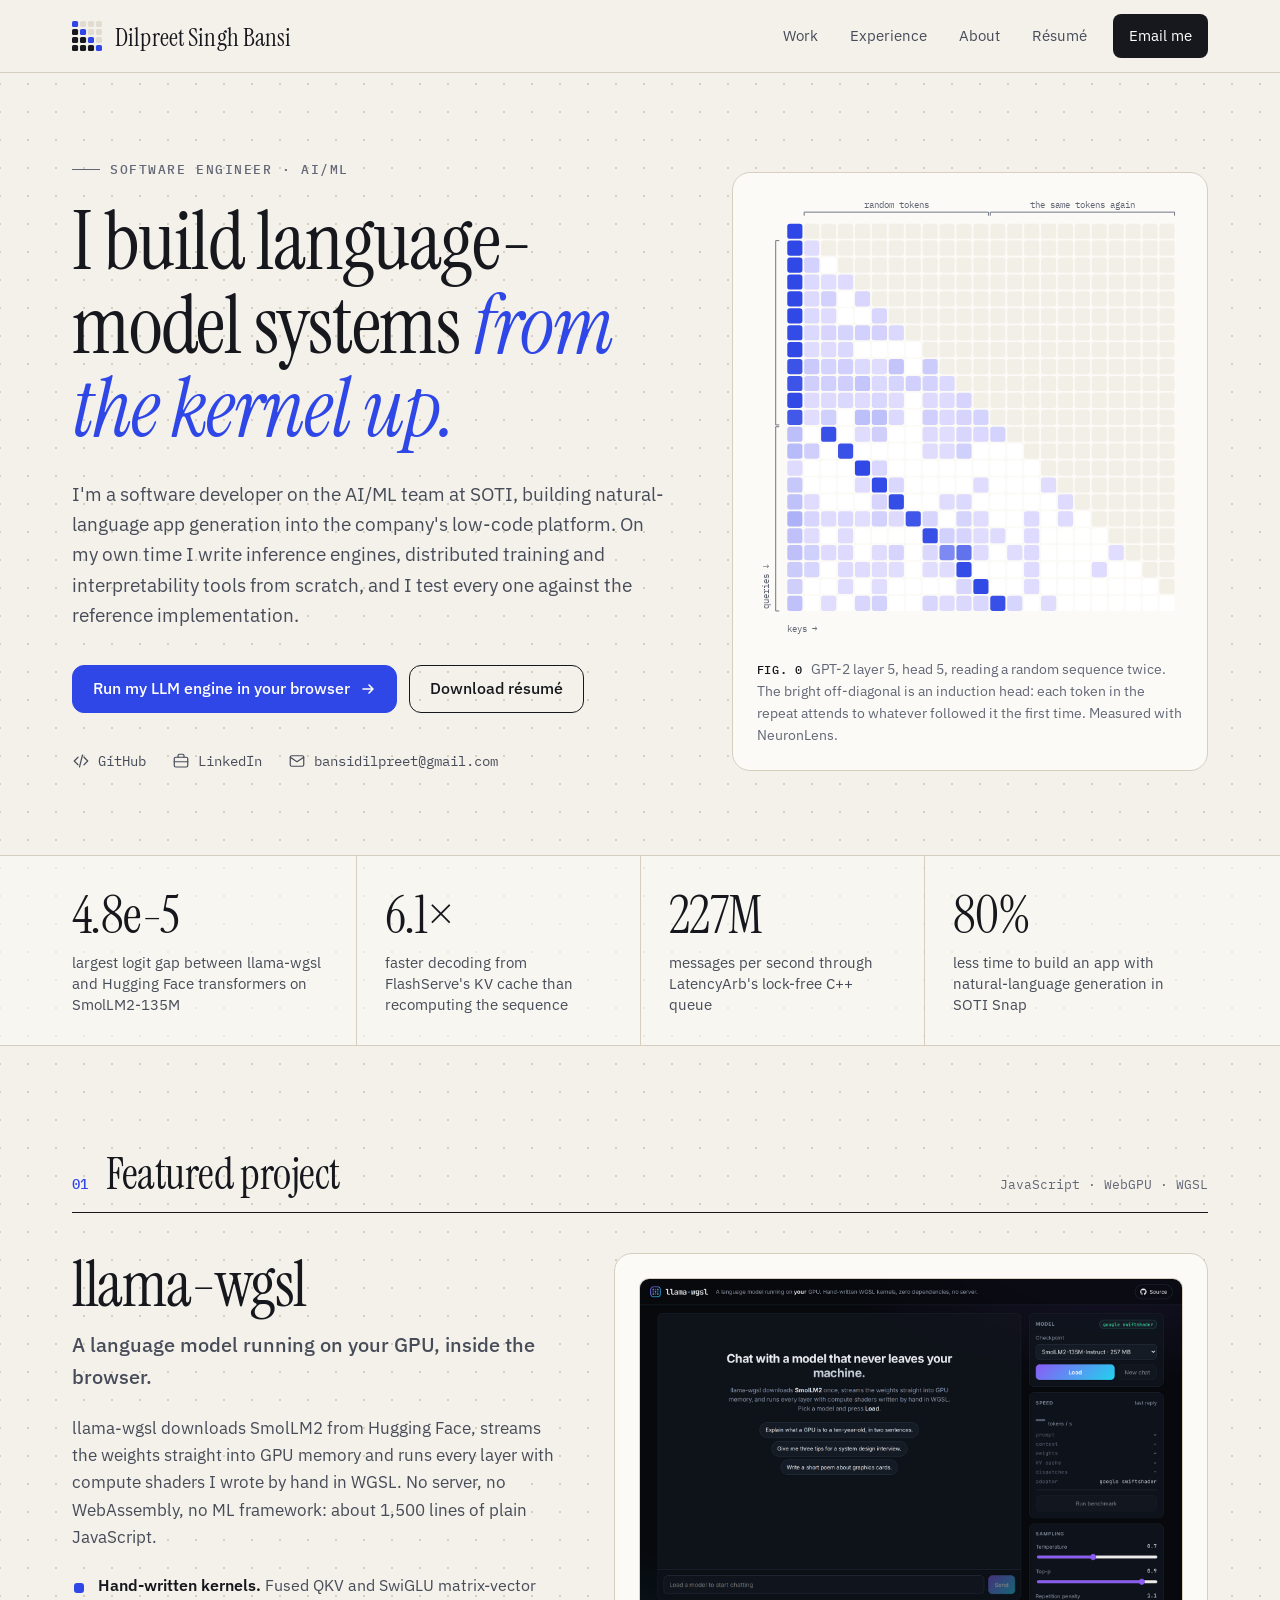
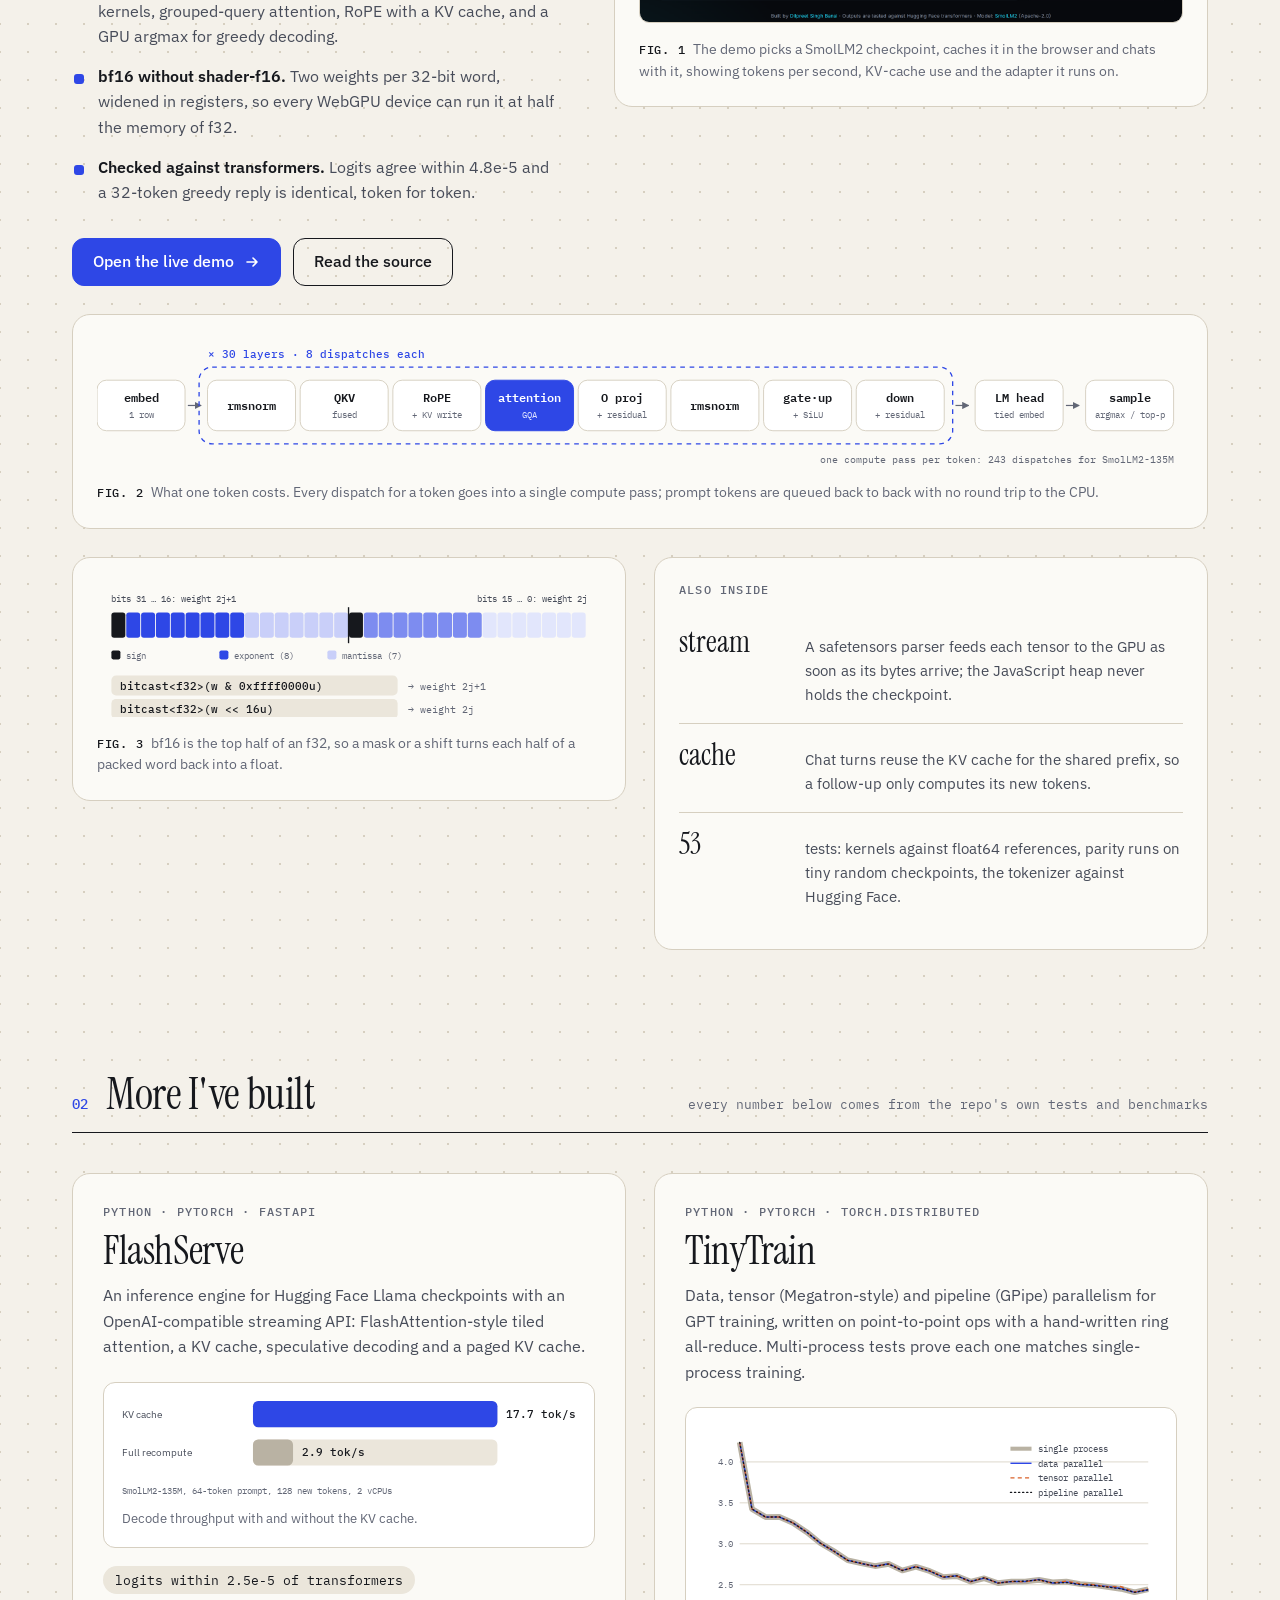
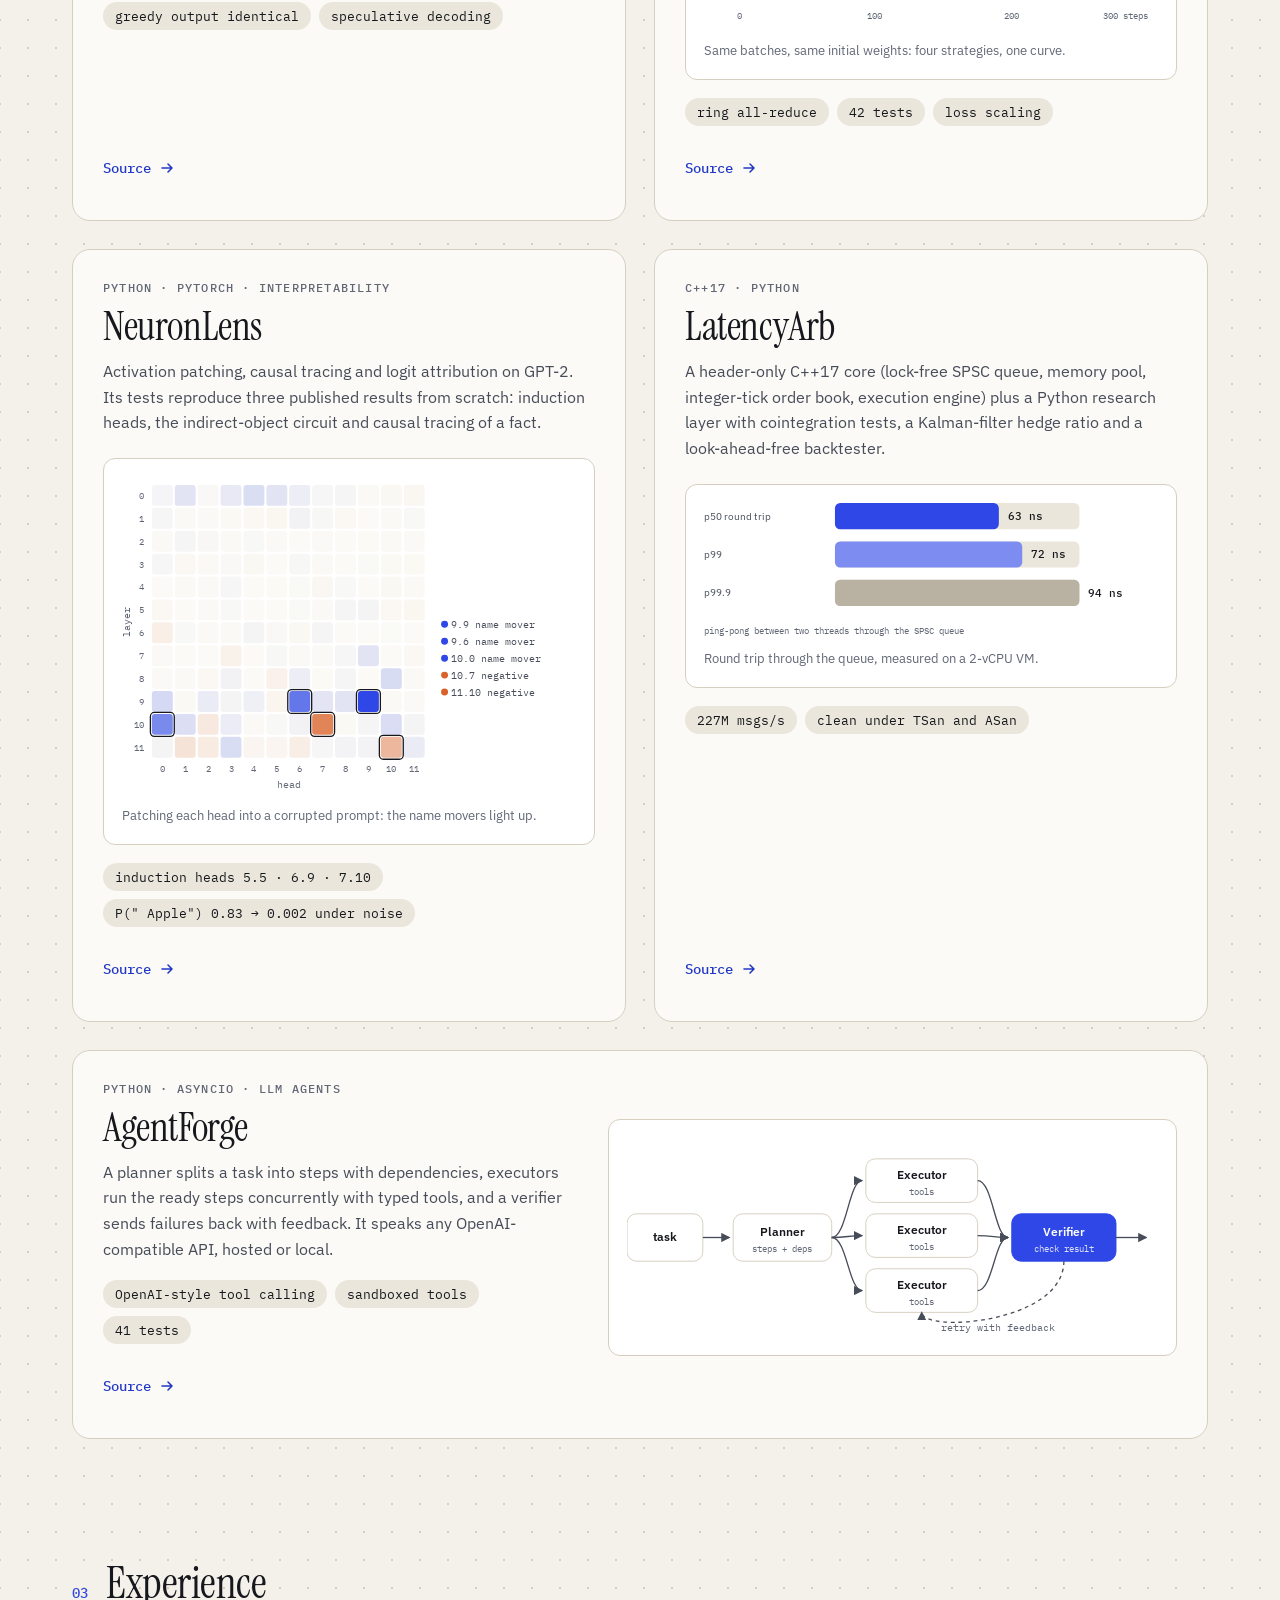
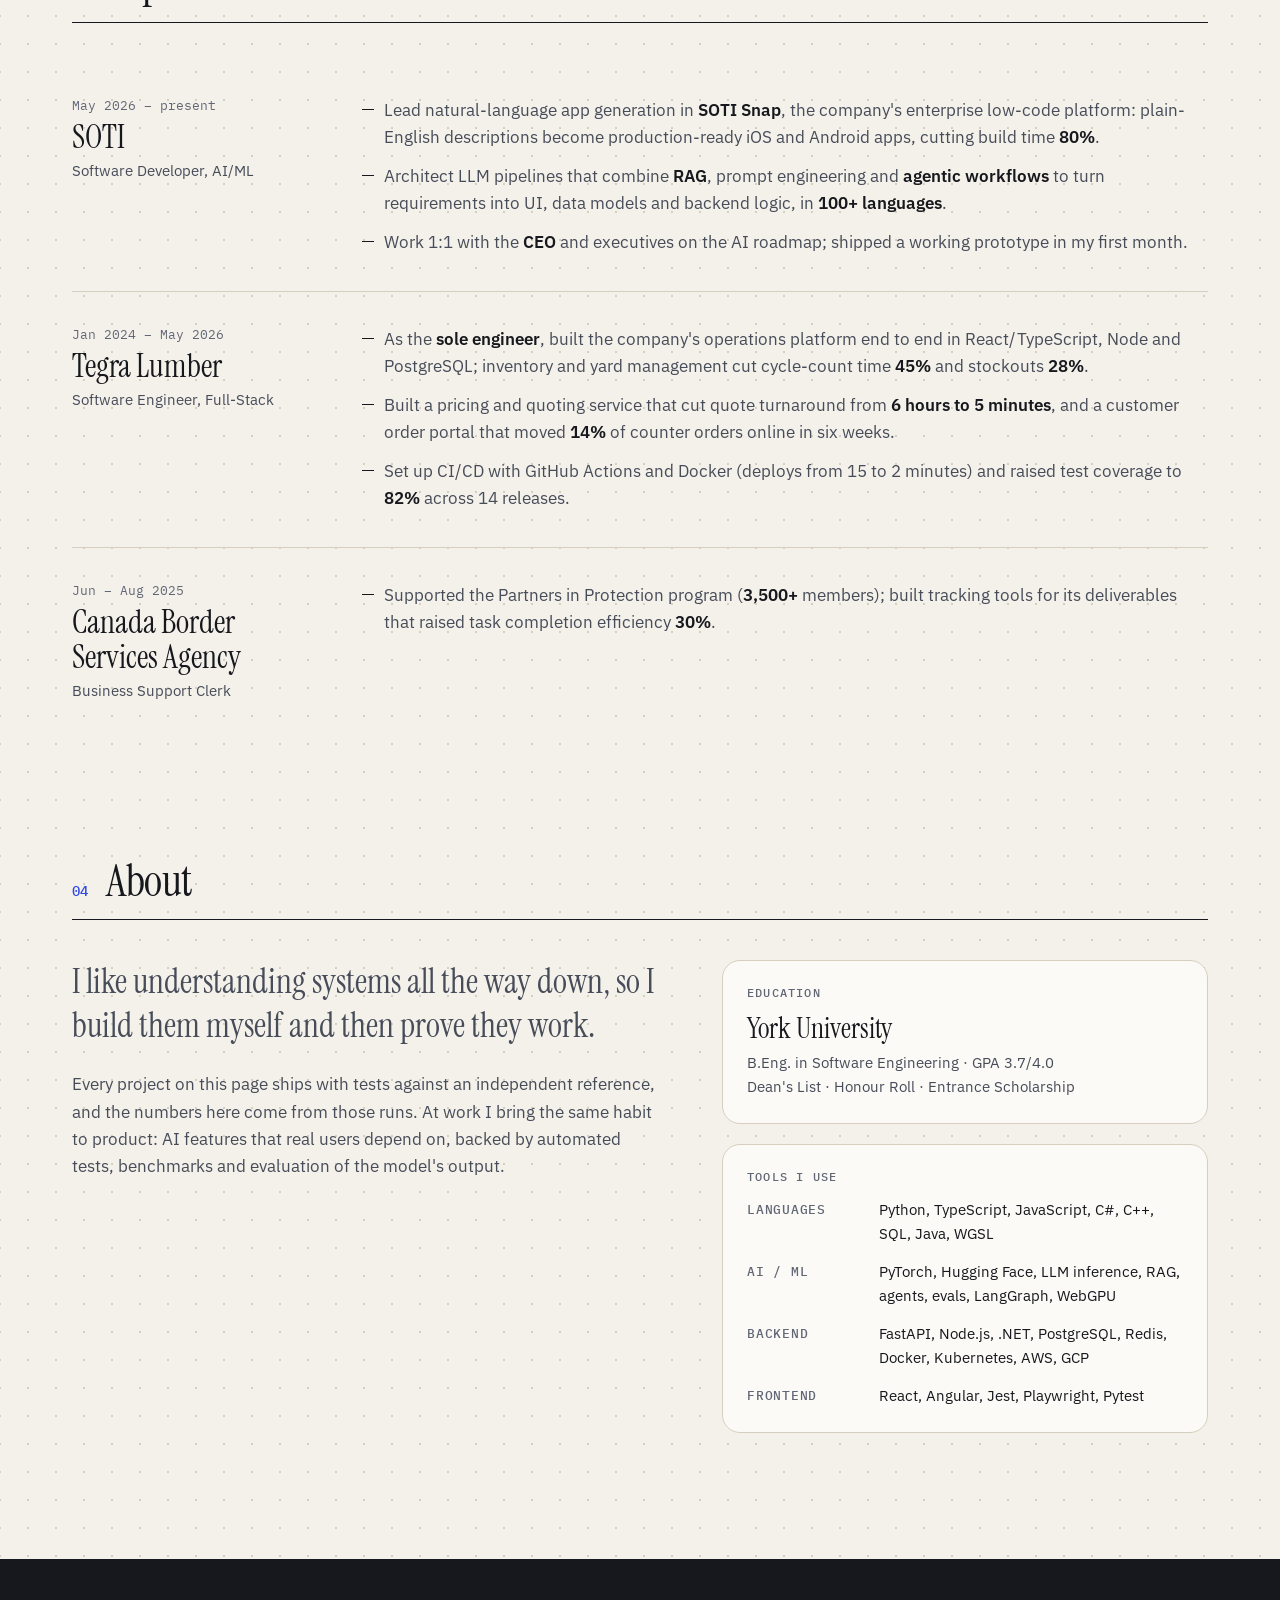
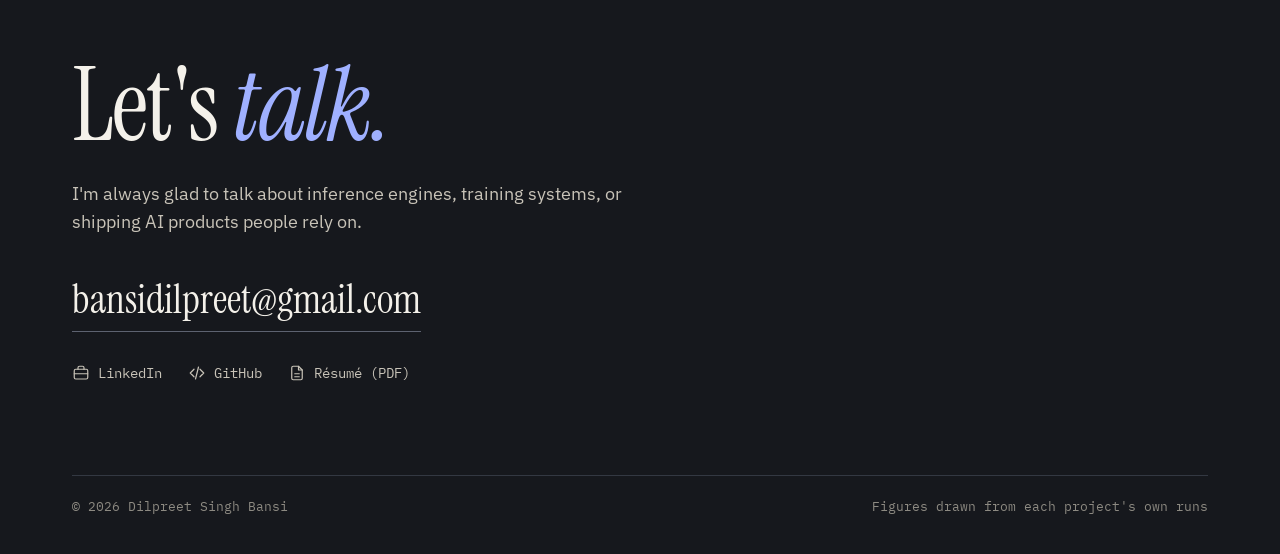
==== commit 5cc2d281: "New logo mark; host the llama-wgsl live demo at /llama-wgsl/ The nav mark is now a 4x4 causal attent" ====
--- a/index.html
+++ b/index.html
@@ -49,8 +49,17 @@
 /* nav */
 .nav { position: sticky; top: 0; z-index: 10; background: rgba(244, 241, 234, 0.9); backdrop-filter: blur(8px); border-bottom: 1px solid var(--rule); }
 .nav .wrap { display: flex; align-items: center; justify-content: space-between; height: 72px; }
-.mark { display: flex; align-items: center; gap: 12px; color: var(--ink); text-decoration: none; font-weight: 600; letter-spacing: -0.01em; white-space: nowrap; }
-.mark .seal { width: 34px; height: 34px; border-radius: 9px; background: var(--ink); color: var(--paper); display: grid; place-items: center; font: 500 13px var(--mono); }
+.mark { display: flex; align-items: center; gap: 13px; color: var(--ink); text-decoration: none; white-space: nowrap; }
+.mark .logo { width: 30px; height: 30px; flex: none; display: block; }
+.mark .logo rect { transition: fill 0.28s ease; transition-delay: calc(var(--r) * 45ms); }
+.mark .logo .u { fill: var(--rule); fill-opacity: 0.62; }
+.mark .logo .l { fill: var(--ink); }
+.mark .logo .d { fill: var(--accent); }
+.mark:hover .logo .l { fill: var(--accent); }
+.mark:hover .logo .d { fill: var(--ink); }
+.mark .name { font: 400 25px/1 var(--serif); letter-spacing: 0.005em; padding-top: 2px; }
+.mark:hover { color: var(--ink); }
+@media (prefers-reduced-motion: reduce) { .mark .logo rect { transition: none; } }
 .nav nav { display: flex; align-items: center; gap: 8px; }
 .nav nav a { color: var(--ink-2); text-decoration: none; font-size: 15px; padding: 10px 12px; border-radius: 8px; white-space: nowrap; }
 .nav nav a:hover { color: var(--ink); background: var(--paper-2); }
@@ -180,6 +189,9 @@
 }
 @media (max-width: 560px) {
   body { font-size: 16px; }
+  .mark { gap: 11px; }
+  .mark .logo { width: 27px; height: 27px; }
+  .mark .name { font-size: 22px; }
   .wrap { padding: 0 20px; }
   .nav nav a.keep { display: none; }
   .stat { padding: 24px 0 22px 16px; }
@@ -203,7 +215,7 @@
 
 <header class="nav">
   <div class="wrap">
-    <a class="mark" href="#top"><span class="seal">DB</span>Dilpreet Singh Bansi</a>
+    <a class="mark" href="#top" aria-label="Dilpreet Singh Bansi, back to top"><svg class="logo" viewBox="0 0 32 32" aria-hidden="true"><rect class="d" style="--r:0" x="0.0" y="0.0" width="6.5" height="6.5" rx="1.7"/><rect class="u" style="--r:0" x="8.5" y="0.0" width="6.5" height="6.5" rx="1.7"/><rect class="u" style="--r:0" x="17.0" y="0.0" width="6.5" height="6.5" rx="1.7"/><rect class="u" style="--r:0" x="25.5" y="0.0" width="6.5" height="6.5" rx="1.7"/><rect class="l" style="--r:1" x="0.0" y="8.5" width="6.5" height="6.5" rx="1.7"/><rect class="d" style="--r:1" x="8.5" y="8.5" width="6.5" height="6.5" rx="1.7"/><rect class="u" style="--r:1" x="17.0" y="8.5" width="6.5" height="6.5" rx="1.7"/><rect class="u" style="--r:1" x="25.5" y="8.5" width="6.5" height="6.5" rx="1.7"/><rect class="l" style="--r:2" x="0.0" y="17.0" width="6.5" height="6.5" rx="1.7"/><rect class="l" style="--r:2" x="8.5" y="17.0" width="6.5" height="6.5" rx="1.7"/><rect class="d" style="--r:2" x="17.0" y="17.0" width="6.5" height="6.5" rx="1.7"/><rect class="u" style="--r:2" x="25.5" y="17.0" width="6.5" height="6.5" rx="1.7"/><rect class="l" style="--r:3" x="0.0" y="25.5" width="6.5" height="6.5" rx="1.7"/><rect class="l" style="--r:3" x="8.5" y="25.5" width="6.5" height="6.5" rx="1.7"/><rect class="l" style="--r:3" x="17.0" y="25.5" width="6.5" height="6.5" rx="1.7"/><rect class="d" style="--r:3" x="25.5" y="25.5" width="6.5" height="6.5" rx="1.7"/></svg><span class="name">Dilpreet Singh Bansi</span></a>
     <nav aria-label="Sections">
       <a href="#work">Work</a>
       <a href="#experience">Experience</a>
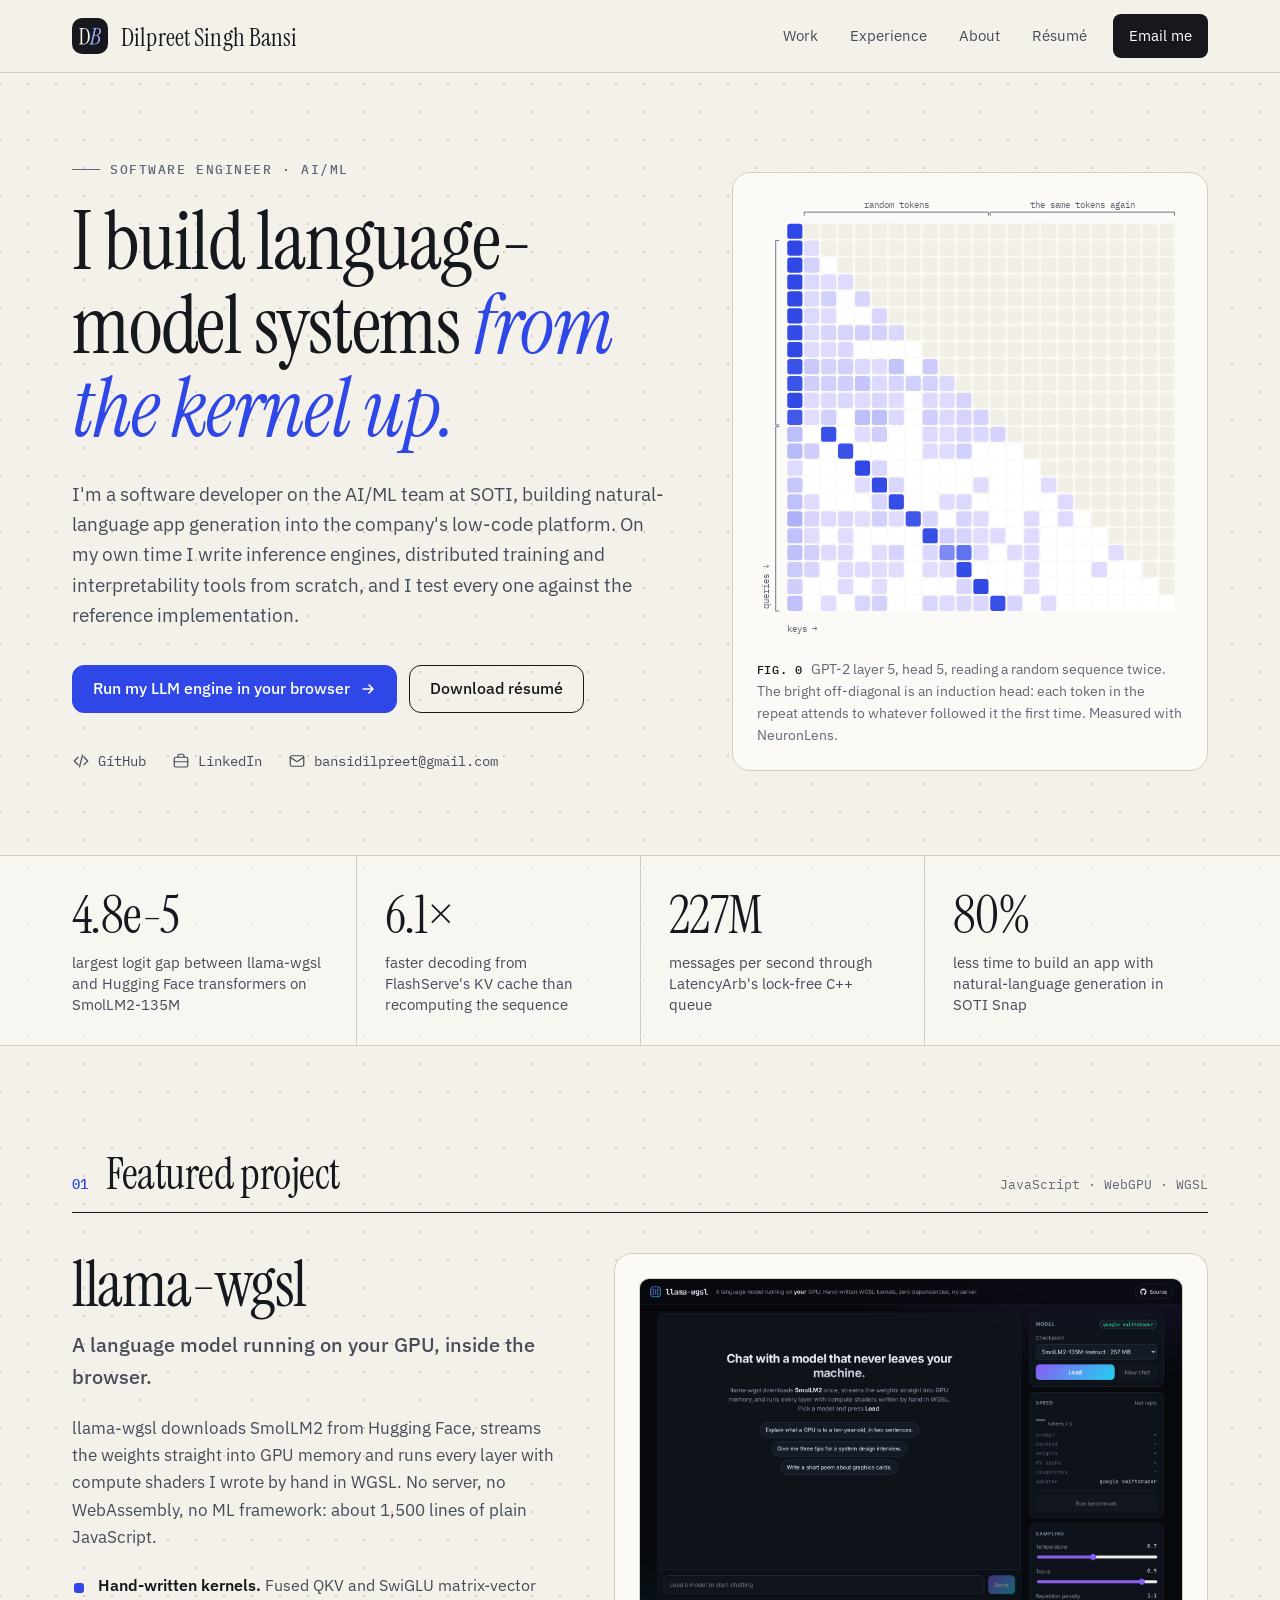
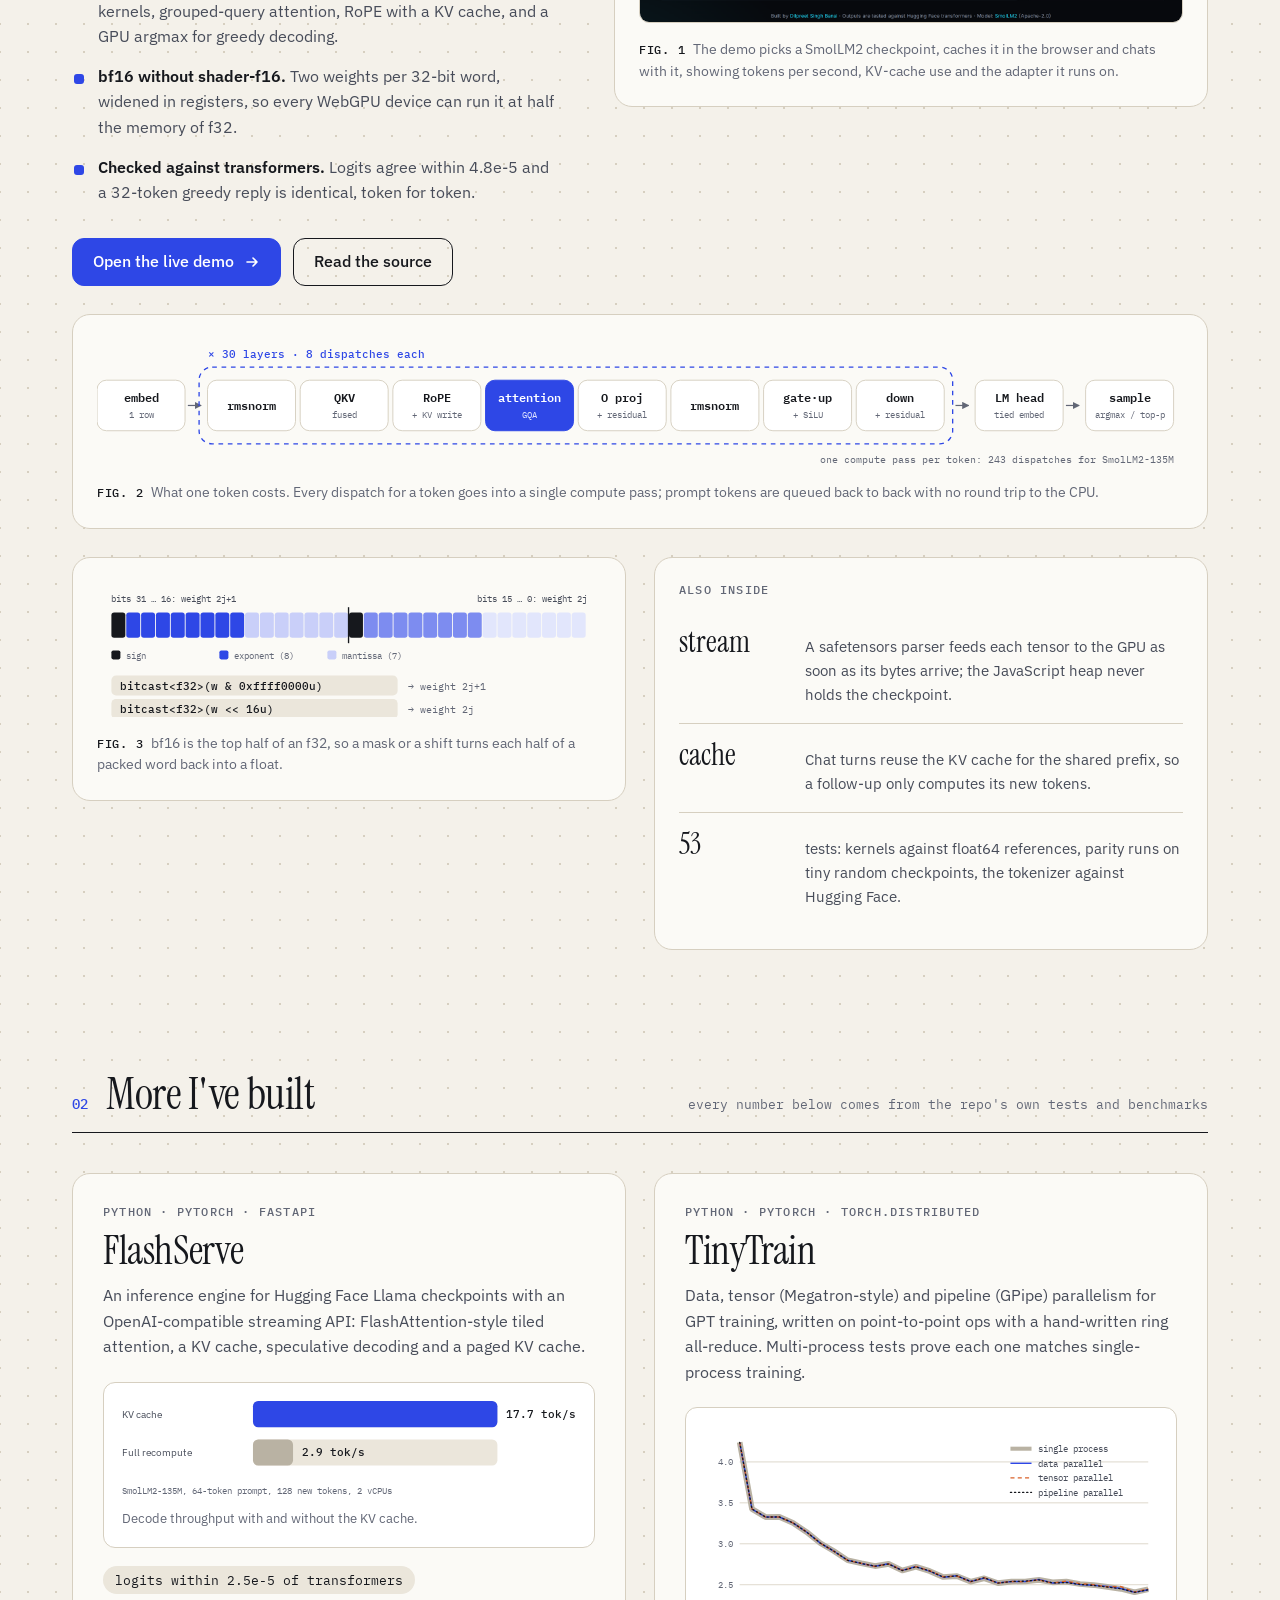
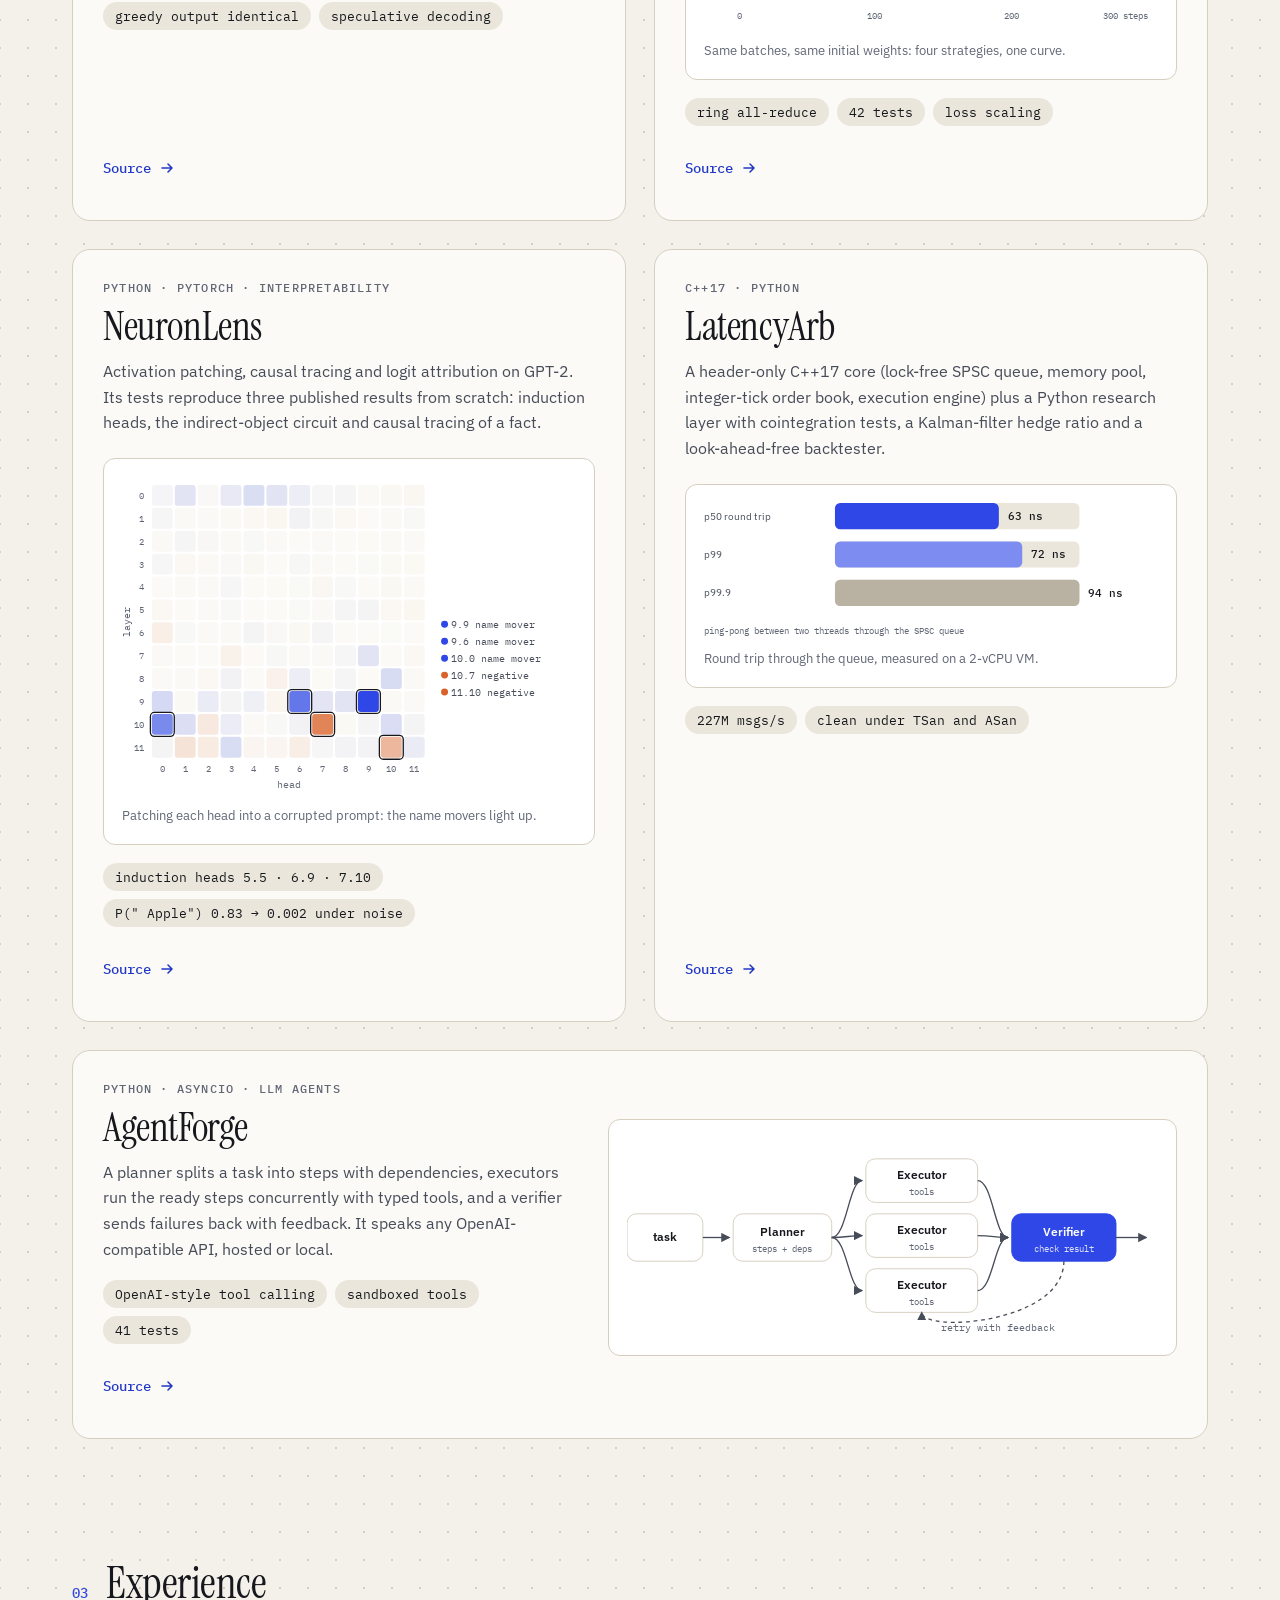
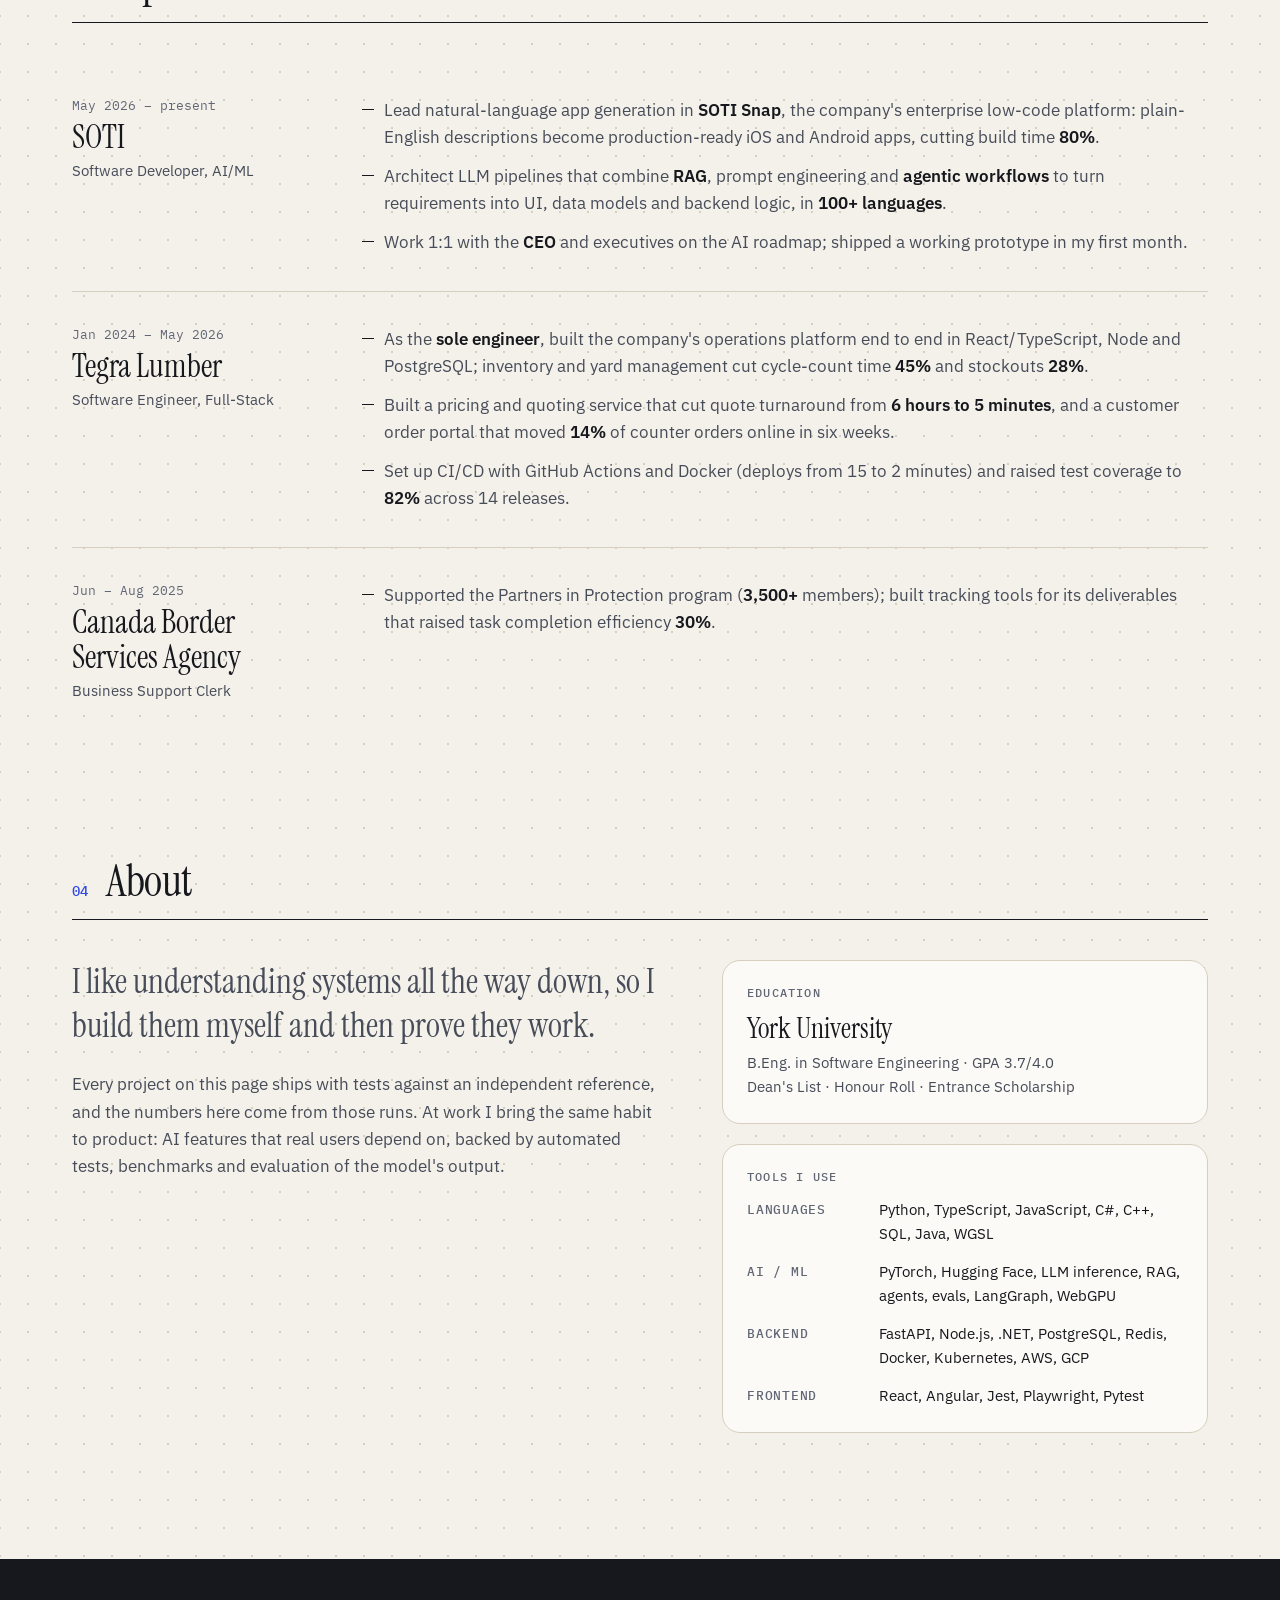
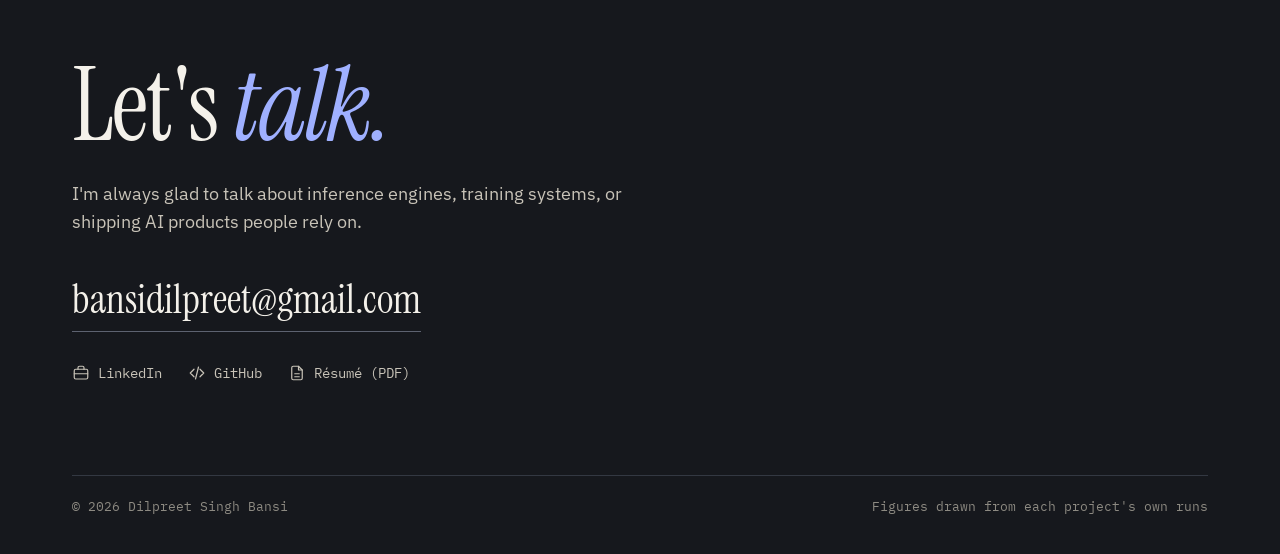
==== commit b62c7435: "Use my initials as the logo DB monogram in Instrument Serif (B in italic, like the headline) on a da" ====
--- a/index.html
+++ b/index.html
@@ -50,16 +50,12 @@
 .nav { position: sticky; top: 0; z-index: 10; background: rgba(244, 241, 234, 0.9); backdrop-filter: blur(8px); border-bottom: 1px solid var(--rule); }
 .nav .wrap { display: flex; align-items: center; justify-content: space-between; height: 72px; }
 .mark { display: flex; align-items: center; gap: 13px; color: var(--ink); text-decoration: none; white-space: nowrap; }
-.mark .logo { width: 30px; height: 30px; flex: none; display: block; }
-.mark .logo rect { transition: fill 0.28s ease; transition-delay: calc(var(--r) * 45ms); }
-.mark .logo .u { fill: var(--rule); fill-opacity: 0.62; }
-.mark .logo .l { fill: var(--ink); }
-.mark .logo .d { fill: var(--accent); }
-.mark:hover .logo .l { fill: var(--accent); }
-.mark:hover .logo .d { fill: var(--ink); }
+.mark .logo { width: 36px; height: 36px; flex: none; display: block; }
+.mark .logo .tile, .mark .logo .lb { transition: fill 0.2s ease; }
+.mark:hover .logo .tile { fill: var(--accent); }
+.mark:hover .logo .lb { fill: #fff; }
 .mark .name { font: 400 25px/1 var(--serif); letter-spacing: 0.005em; padding-top: 2px; }
 .mark:hover { color: var(--ink); }
-@media (prefers-reduced-motion: reduce) { .mark .logo rect { transition: none; } }
 .nav nav { display: flex; align-items: center; gap: 8px; }
 .nav nav a { color: var(--ink-2); text-decoration: none; font-size: 15px; padding: 10px 12px; border-radius: 8px; white-space: nowrap; }
 .nav nav a:hover { color: var(--ink); background: var(--paper-2); }
@@ -190,7 +186,7 @@
 @media (max-width: 560px) {
   body { font-size: 16px; }
   .mark { gap: 11px; }
-  .mark .logo { width: 27px; height: 27px; }
+  .mark .logo { width: 32px; height: 32px; }
   .mark .name { font-size: 22px; }
   .wrap { padding: 0 20px; }
   .nav nav a.keep { display: none; }
@@ -215,7 +211,7 @@
 
 <header class="nav">
   <div class="wrap">
-    <a class="mark" href="#top" aria-label="Dilpreet Singh Bansi, back to top"><svg class="logo" viewBox="0 0 32 32" aria-hidden="true"><rect class="d" style="--r:0" x="0.0" y="0.0" width="6.5" height="6.5" rx="1.7"/><rect class="u" style="--r:0" x="8.5" y="0.0" width="6.5" height="6.5" rx="1.7"/><rect class="u" style="--r:0" x="17.0" y="0.0" width="6.5" height="6.5" rx="1.7"/><rect class="u" style="--r:0" x="25.5" y="0.0" width="6.5" height="6.5" rx="1.7"/><rect class="l" style="--r:1" x="0.0" y="8.5" width="6.5" height="6.5" rx="1.7"/><rect class="d" style="--r:1" x="8.5" y="8.5" width="6.5" height="6.5" rx="1.7"/><rect class="u" style="--r:1" x="17.0" y="8.5" width="6.5" height="6.5" rx="1.7"/><rect class="u" style="--r:1" x="25.5" y="8.5" width="6.5" height="6.5" rx="1.7"/><rect class="l" style="--r:2" x="0.0" y="17.0" width="6.5" height="6.5" rx="1.7"/><rect class="l" style="--r:2" x="8.5" y="17.0" width="6.5" height="6.5" rx="1.7"/><rect class="d" style="--r:2" x="17.0" y="17.0" width="6.5" height="6.5" rx="1.7"/><rect class="u" style="--r:2" x="25.5" y="17.0" width="6.5" height="6.5" rx="1.7"/><rect class="l" style="--r:3" x="0.0" y="25.5" width="6.5" height="6.5" rx="1.7"/><rect class="l" style="--r:3" x="8.5" y="25.5" width="6.5" height="6.5" rx="1.7"/><rect class="l" style="--r:3" x="17.0" y="25.5" width="6.5" height="6.5" rx="1.7"/><rect class="d" style="--r:3" x="25.5" y="25.5" width="6.5" height="6.5" rx="1.7"/></svg><span class="name">Dilpreet Singh Bansi</span></a>
+    <a class="mark" href="#top" aria-label="Dilpreet Singh Bansi, back to top"><svg class="logo" viewBox="0 0 36 36" aria-hidden="true"><rect class="tile" width="36" height="36" rx="10" fill="#16181d"/><path class="ld" fill="#f4f1ea" d="M7.29 26.48Q6.95 26.48 6.95 26.23Q6.95 26.02 7.25 25.95L7.78 25.86Q8.56 25.72 8.56 24.96V11.44Q8.56 10.96 8.41 10.79Q8.26 10.63 7.78 10.54L7.25 10.45Q6.95 10.38 6.95 10.17Q6.95 9.92 7.29 9.92H11.94Q13.73 9.92 15.04 10.97Q16.36 12.01 17.07 13.9Q17.78 15.79 17.78 18.27Q17.78 20.78 17.03 22.62Q16.29 24.46 14.93 25.47Q13.57 26.48 11.71 26.48ZM11.8 25.88Q13.85 25.88 14.92 23.93Q15.99 21.97 15.99 18.27Q15.99 14.59 14.96 12.55Q13.94 10.52 11.94 10.52Q10.19 10.52 10.19 12.2V24.2Q10.19 25.12 10.57 25.5Q10.95 25.88 11.8 25.88Z"/><path class="lb" fill="#9fb0ff" d="M17.39 26.48Q17.07 26.48 17.07 26.25Q17.07 26 17.53 25.93L17.99 25.86Q18.49 25.79 18.68 25.62Q18.86 25.45 18.98 24.96L22.11 11.44Q22.22 10.98 22.11 10.81Q21.99 10.63 21.53 10.54L21.07 10.45Q20.77 10.38 20.77 10.2Q20.77 9.92 21.19 9.92H25.58Q27.12 9.92 28.09 10.77Q29.05 11.62 29.05 12.98Q29.05 14.27 28.13 15.42Q27.21 16.57 25.67 17.1Q25.56 17.12 25.56 17.2Q25.56 17.28 25.67 17.33Q26.87 17.76 27.49 18.73Q28.11 19.7 28.11 20.98Q28.11 22.5 27.3 23.75Q26.5 25.01 25.13 25.74Q23.76 26.48 22.08 26.48ZM23.69 17.03Q24.7 17.03 25.54 16.5Q26.38 15.97 26.89 15.06Q27.4 14.15 27.4 13.07Q27.4 11.85 26.79 11.17Q26.18 10.5 25.1 10.5Q23.9 10.5 23.69 11.42L22.7 15.76Q22.54 16.45 22.77 16.74Q23 17.03 23.69 17.03ZM22.15 25.91Q23.37 25.91 24.34 25.25Q25.3 24.59 25.87 23.44Q26.43 22.29 26.43 20.87Q26.43 19.3 25.7 18.45Q24.98 17.6 23.67 17.6Q22.24 17.6 21.99 18.82L20.73 24.32Q20.36 25.91 22.15 25.91Z"/></svg><span class="name">Dilpreet Singh Bansi</span></a>
     <nav aria-label="Sections">
       <a href="#work">Work</a>
       <a href="#experience">Experience</a>
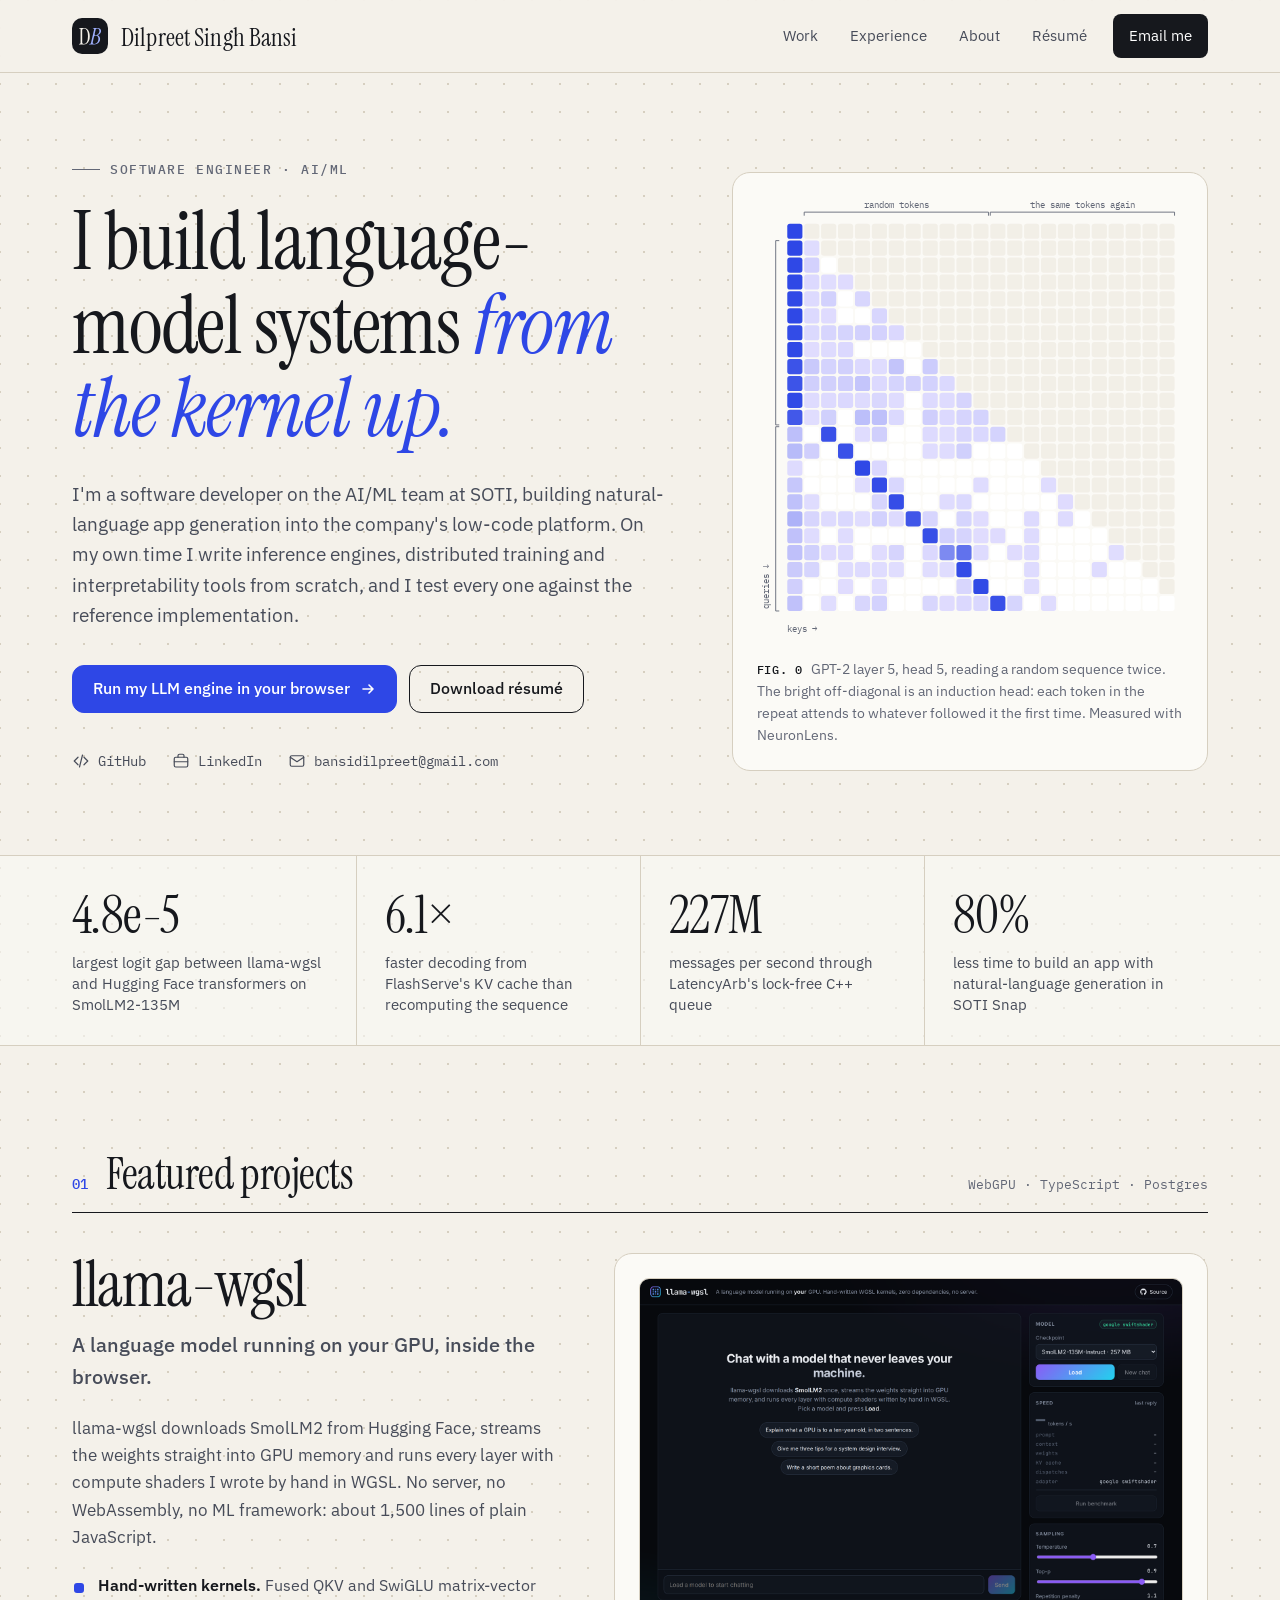
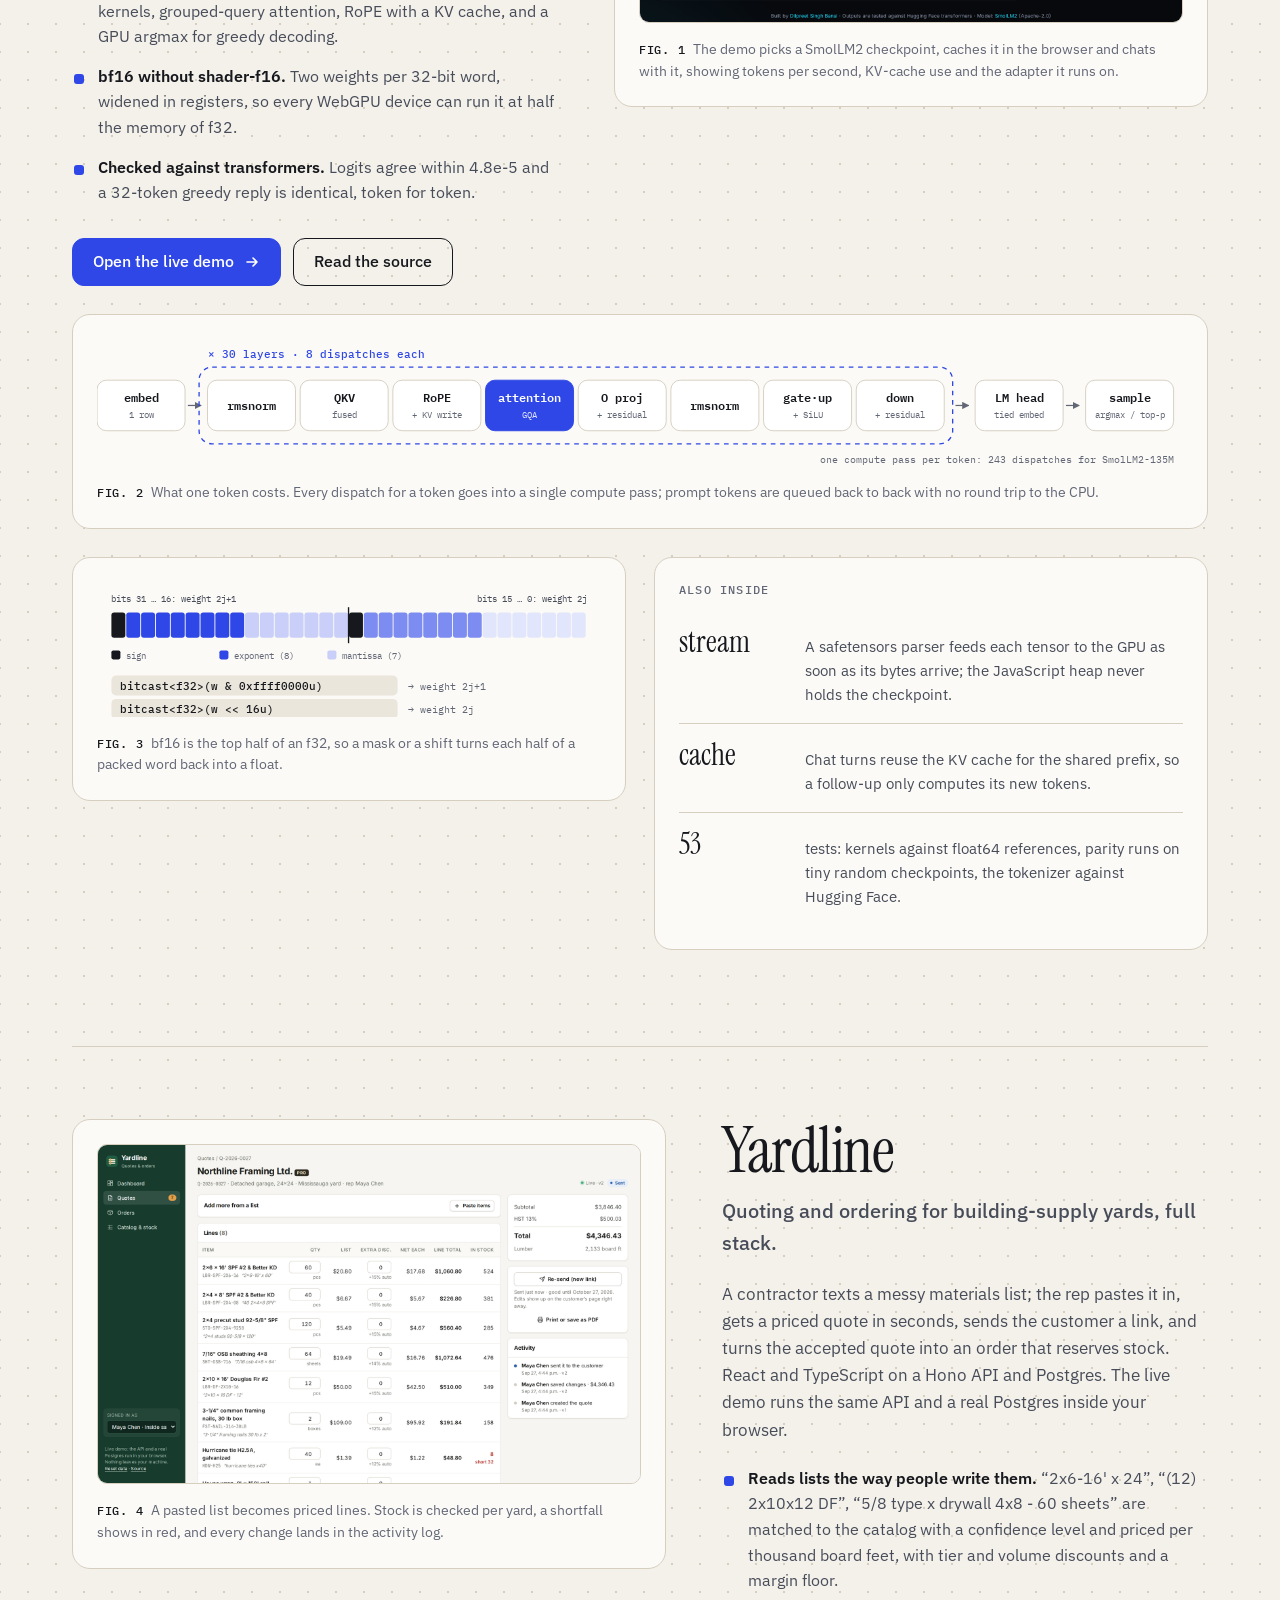
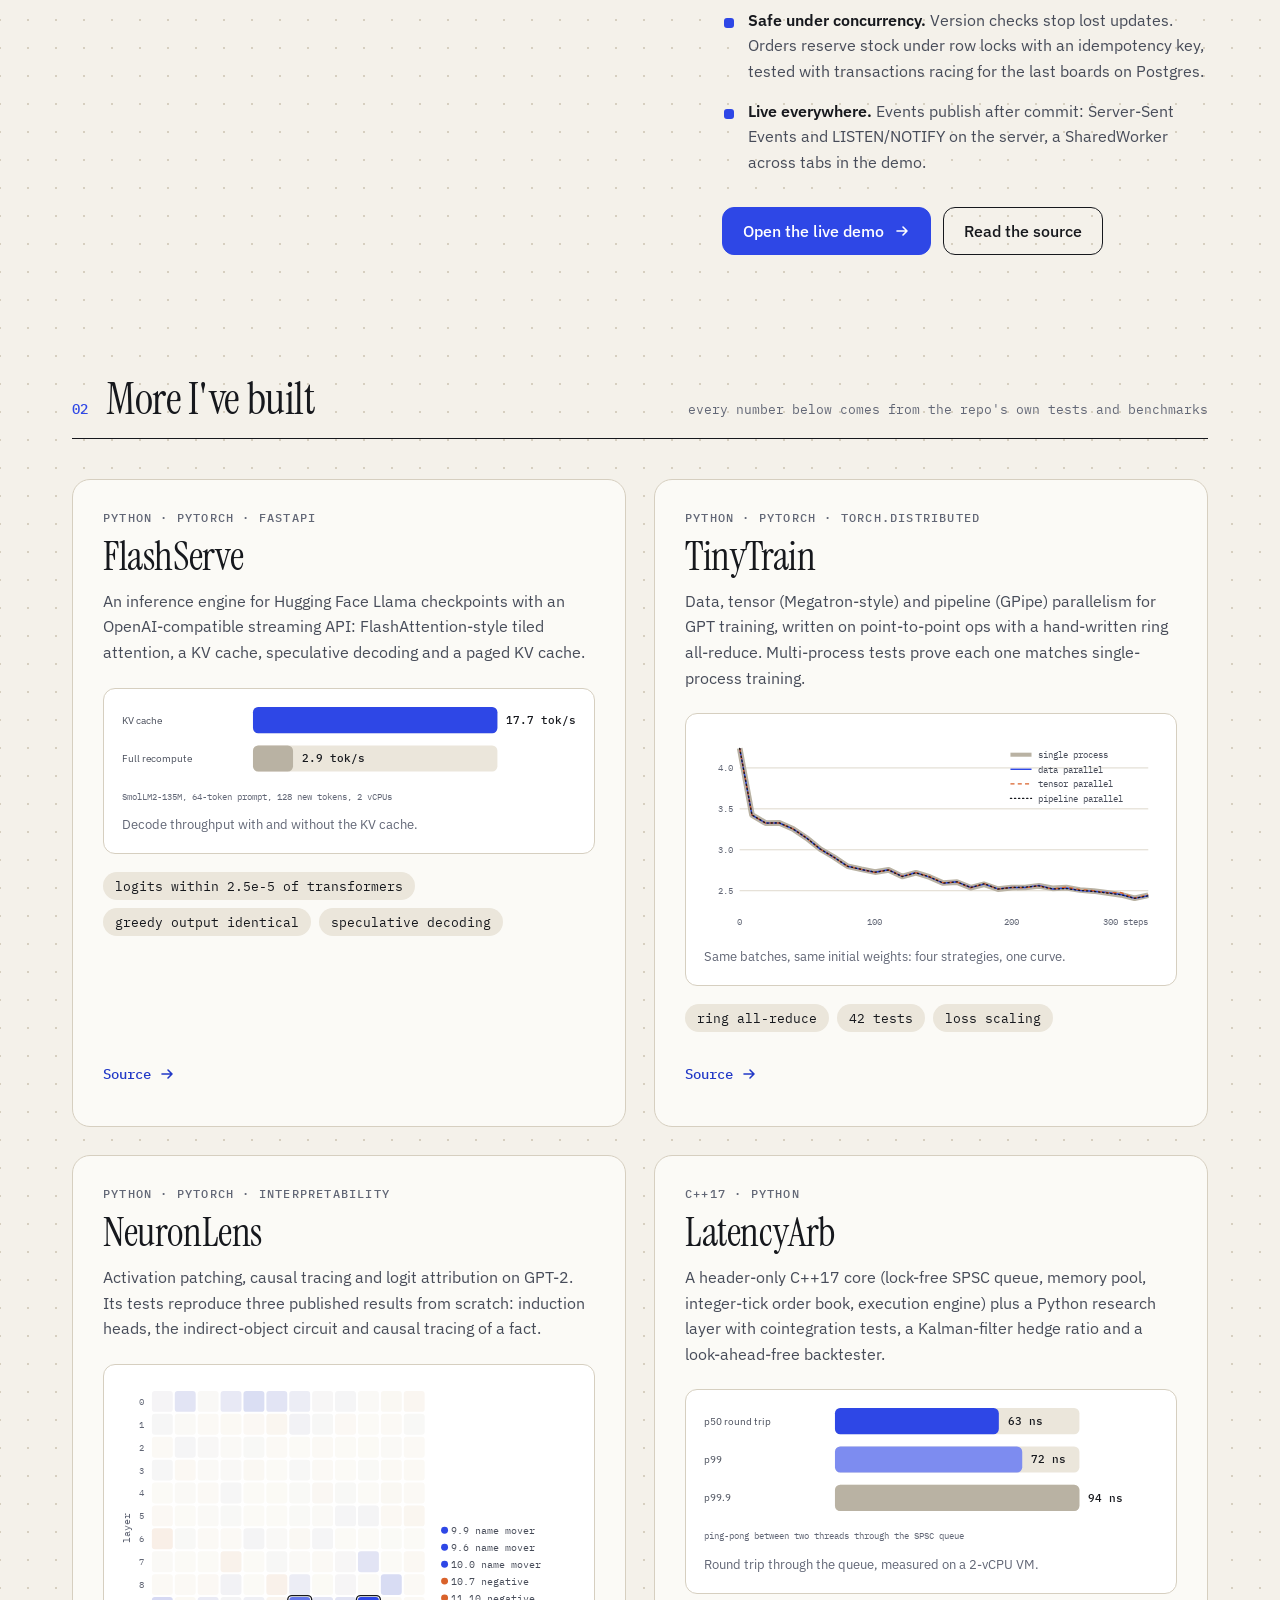
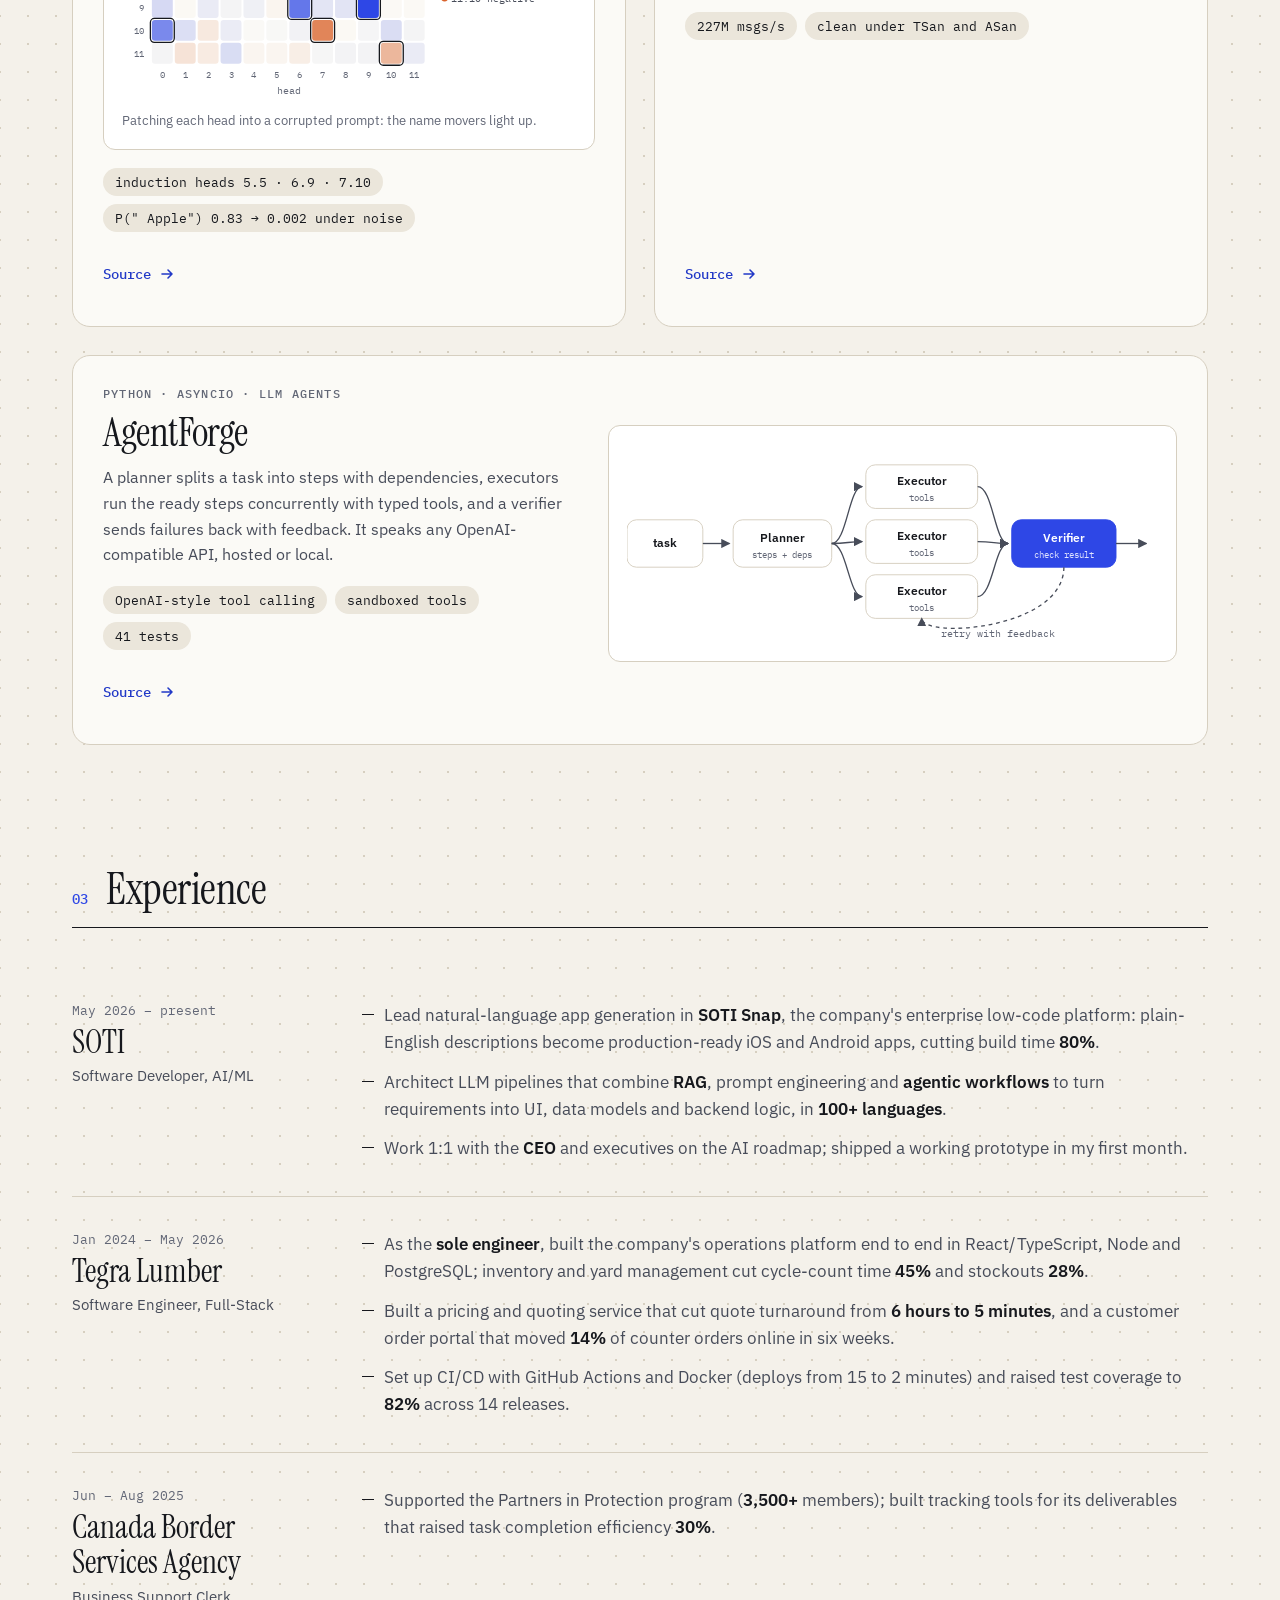
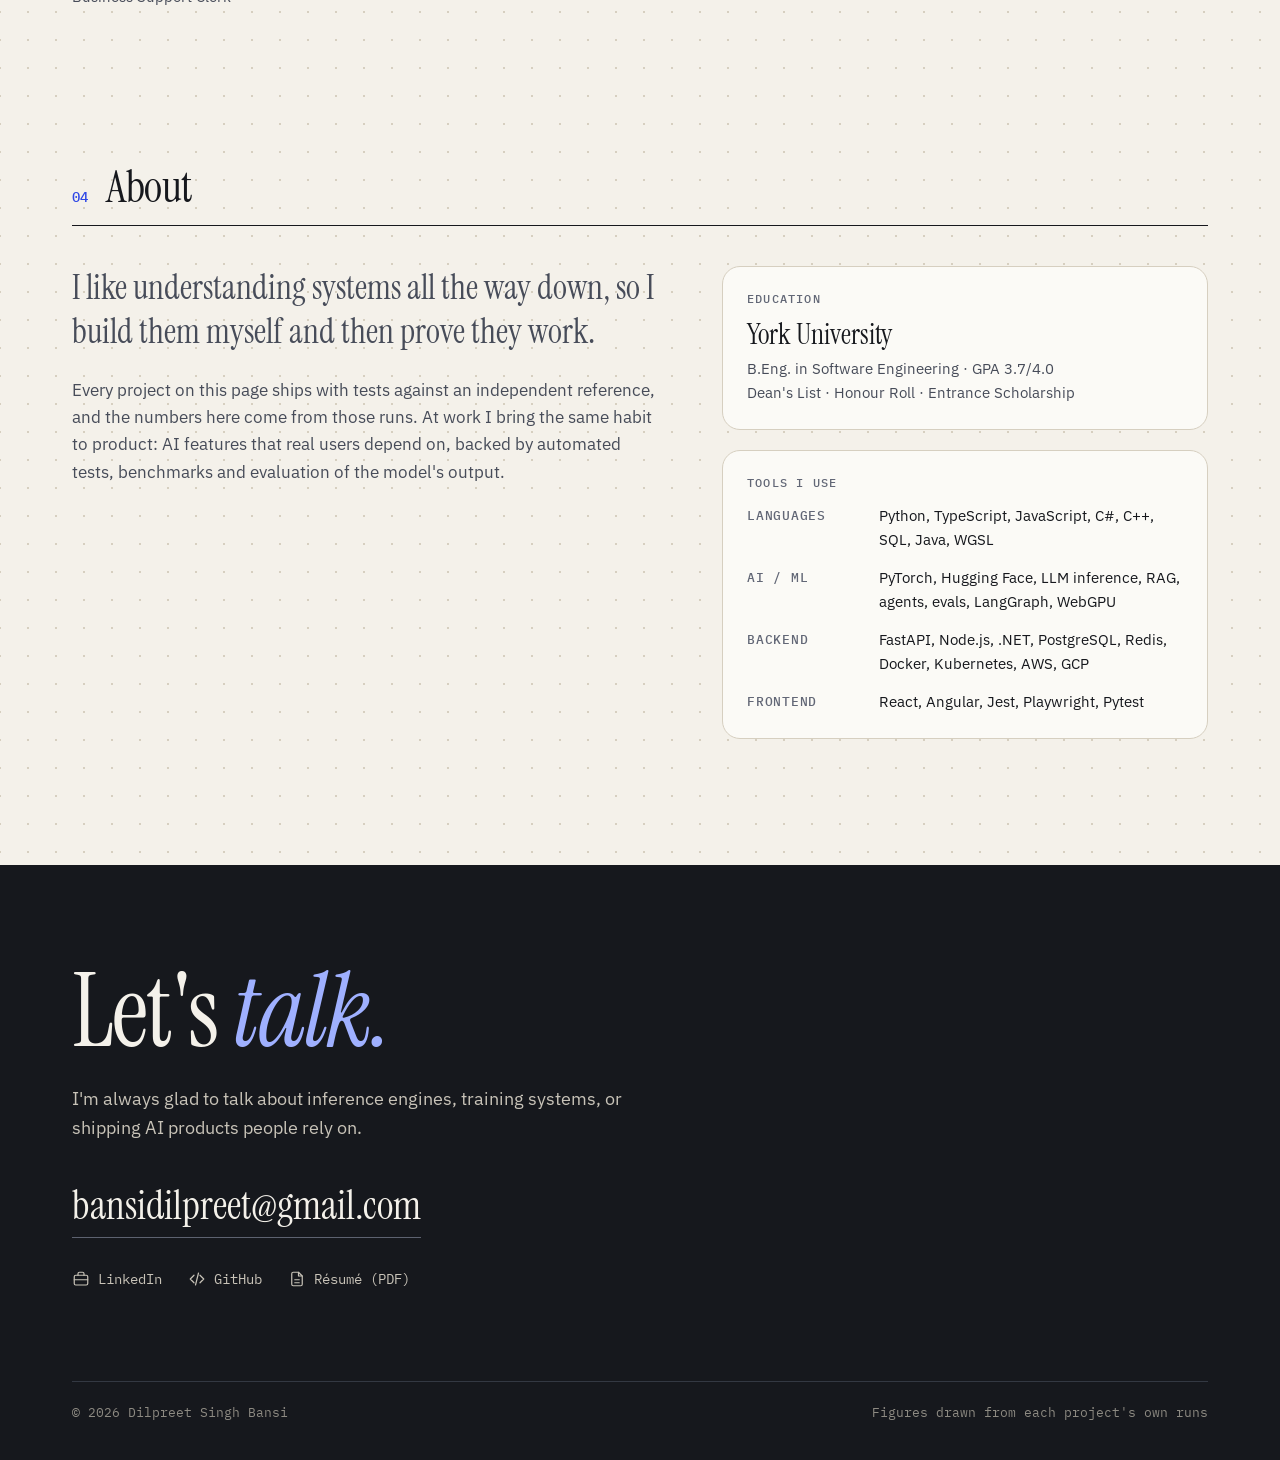
==== commit 662e8ee1: "Add Yardline, with its live demo at /yardline/ A second featured project: a full-stack quoting and o" ====
--- a/index.html
+++ b/index.html
@@ -104,6 +104,7 @@
 
 /* feature */
 .feature { display: grid; grid-template-columns: minmax(0, 0.9fr) minmax(0, 1.1fr); gap: 56px; align-items: start; }
+.feature.flip { grid-template-columns: minmax(0, 1.1fr) minmax(0, 0.9fr); margin-top: 96px; padding-top: 72px; border-top: 1px solid var(--rule); }
 .feature h3 { font: 400 64px/1 var(--serif); margin: 0 0 12px; letter-spacing: -0.02em; }
 .tagline { font-size: 20px; color: var(--ink); margin: 0 0 22px; font-weight: 500; }
 .feature p { color: var(--ink-2); margin: 0 0 22px; }
@@ -173,7 +174,9 @@
 .fine { margin-top: 80px; padding-top: 22px; border-top: 1px solid #333842; display: flex; justify-content: space-between; font: 12.5px var(--mono); color: #8d8a82; }
 
 @media (max-width: 980px) {
-  .hero .wrap, .feature, .pair, .about, .card.wide { grid-template-columns: 1fr; }
+  .hero .wrap, .feature, .feature.flip, .pair, .about, .card.wide { grid-template-columns: 1fr; }
+  .feature.flip { margin-top: 64px; padding-top: 48px; }
+  .feature.flip > figure { order: 2; }
   .grid { grid-template-columns: 1fr; }
   .numbers .wrap { grid-template-columns: repeat(2, minmax(0, 1fr)); }
   .stat:nth-child(3) { border-left: 0; padding-left: 0; }
@@ -796,7 +799,7 @@
 
 <section class="block" id="work">
   <div class="wrap">
-    <div class="section-head"><span class="num">01</span><h2>Featured project</h2><p>JavaScript · WebGPU · WGSL</p></div>
+    <div class="section-head"><span class="num">01</span><h2>Featured projects</h2><p>WebGPU · TypeScript · Postgres</p></div>
     <article class="feature">
       <div>
         <h3>llama-wgsl</h3>
@@ -920,6 +923,27 @@
         <div><b>53</b><span>tests: kernels against float64 references, parity runs on tiny random checkpoints, the tokenizer against Hugging Face.</span></div>
       </div>
     </div>
+
+    <article class="feature flip" id="yardline">
+      <figure class="plate shot">
+        <img src="assets/yardline.png" width="1600" height="1000" loading="lazy" alt="Yardline's quote editor: a customer's materials list matched to catalog items, priced with tier and volume discounts, with totals, HST, board feet and an activity timeline.">
+        <figcaption><span class="fig">Fig. 4</span>A pasted list becomes priced lines. Stock is checked per yard, a shortfall shows in red, and every change lands in the activity log.</figcaption>
+      </figure>
+      <div>
+        <h3>Yardline</h3>
+        <p class="tagline">Quoting and ordering for building-supply yards, full stack.</p>
+        <p>A contractor texts a messy materials list; the rep pastes it in, gets a priced quote in seconds, sends the customer a link, and turns the accepted quote into an order that reserves stock. React and TypeScript on a Hono API and Postgres. The live demo runs the same API and a real Postgres inside your browser.</p>
+        <ul class="points">
+          <li><b>Reads lists the way people write them.</b> “2x6-16' x 24”, “(12) 2x10x12 DF”, “5/8 type x drywall 4x8 - 60 sheets” are matched to the catalog with a confidence level and priced per thousand board feet, with tier and volume discounts and a margin floor.</li>
+          <li><b>Safe under concurrency.</b> Version checks stop lost updates. Orders reserve stock under row locks with an idempotency key, tested with transactions racing for the last boards on Postgres.</li>
+          <li><b>Live everywhere.</b> Events publish after commit: Server-Sent Events and LISTEN/NOTIFY on the server, a SharedWorker across tabs in the demo.</li>
+        </ul>
+        <div class="cta">
+          <a class="btn primary" href="https://dilpreetbansi.github.io/yardline/">Open the live demo <svg viewBox="0 0 16 16" fill="none" stroke="currentColor" stroke-width="1.6" stroke-linecap="round" stroke-linejoin="round" aria-hidden="true"><path d="M3 8h10M9 4l4 4-4 4"/></svg></a>
+          <a class="btn" href="https://github.com/DilpreetBansi/yardline">Read the source</a>
+        </div>
+      </div>
+    </article>
   </div>
 </section>
 
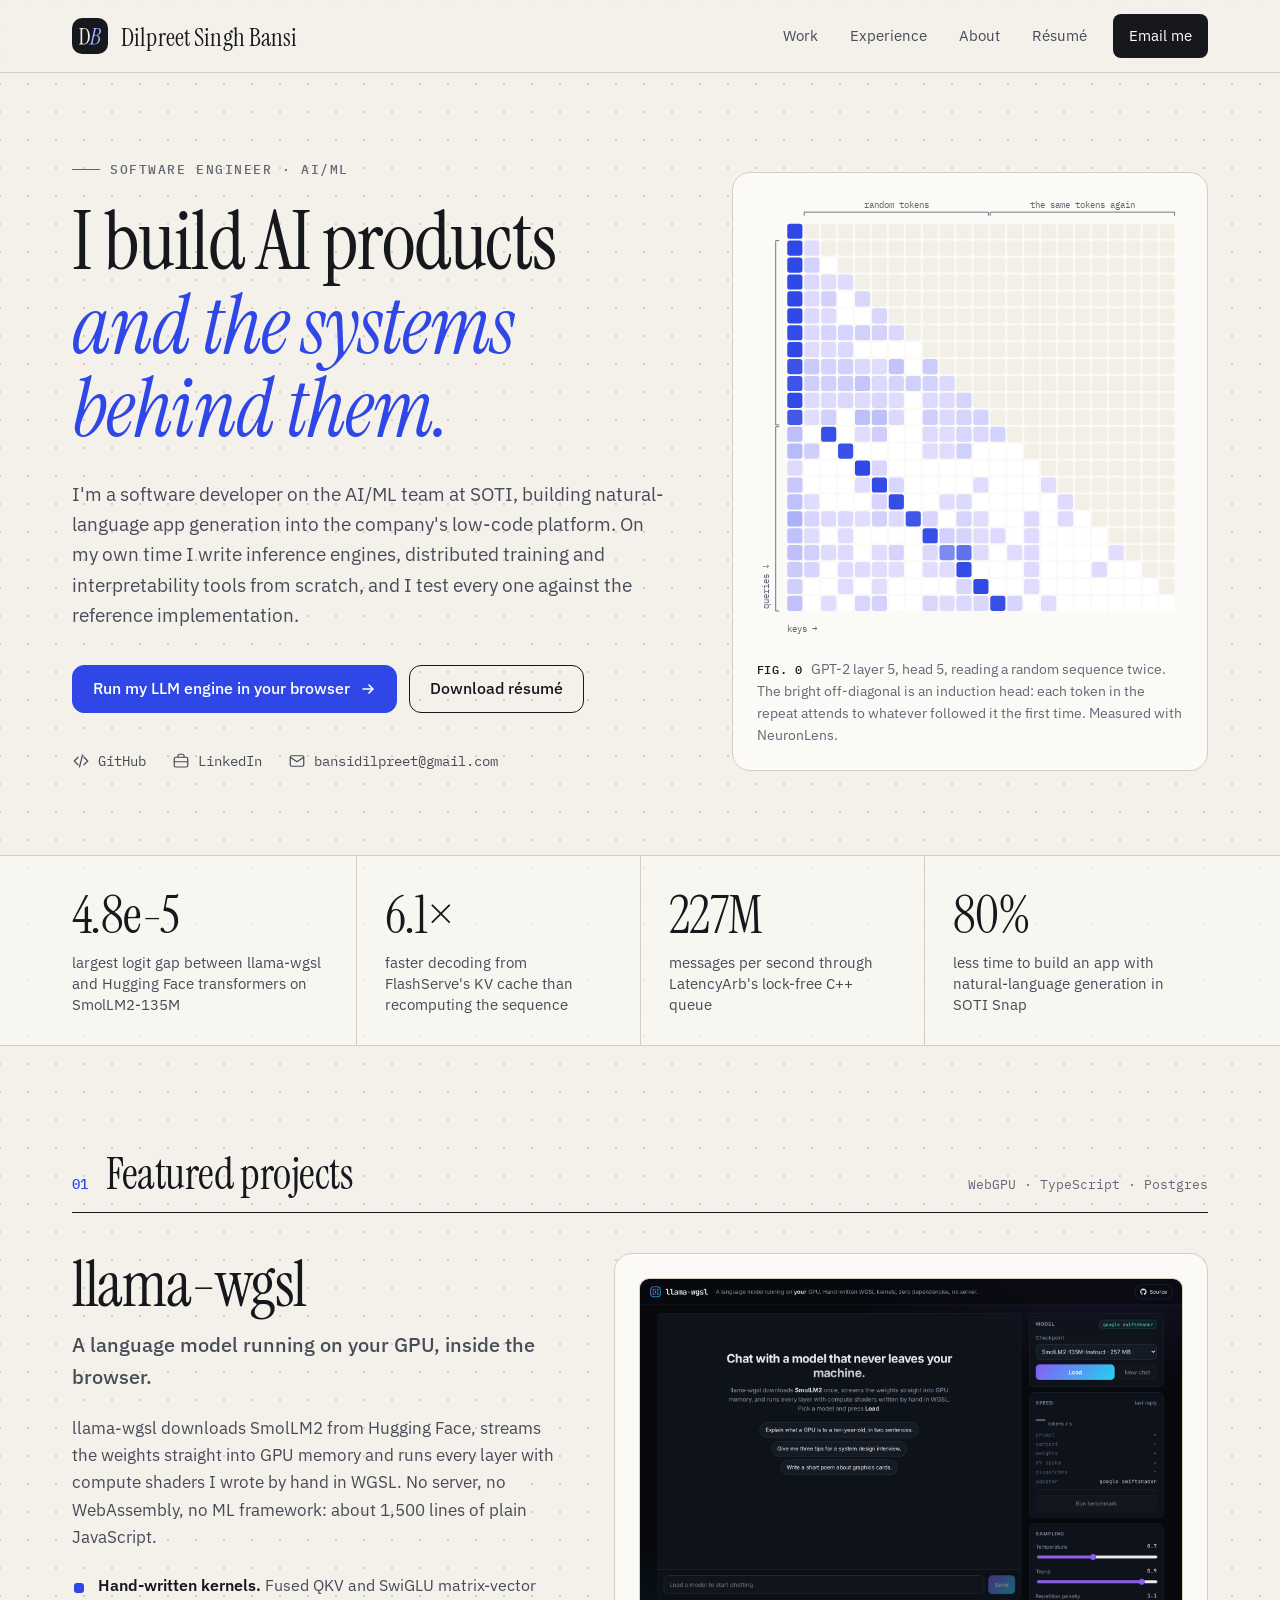
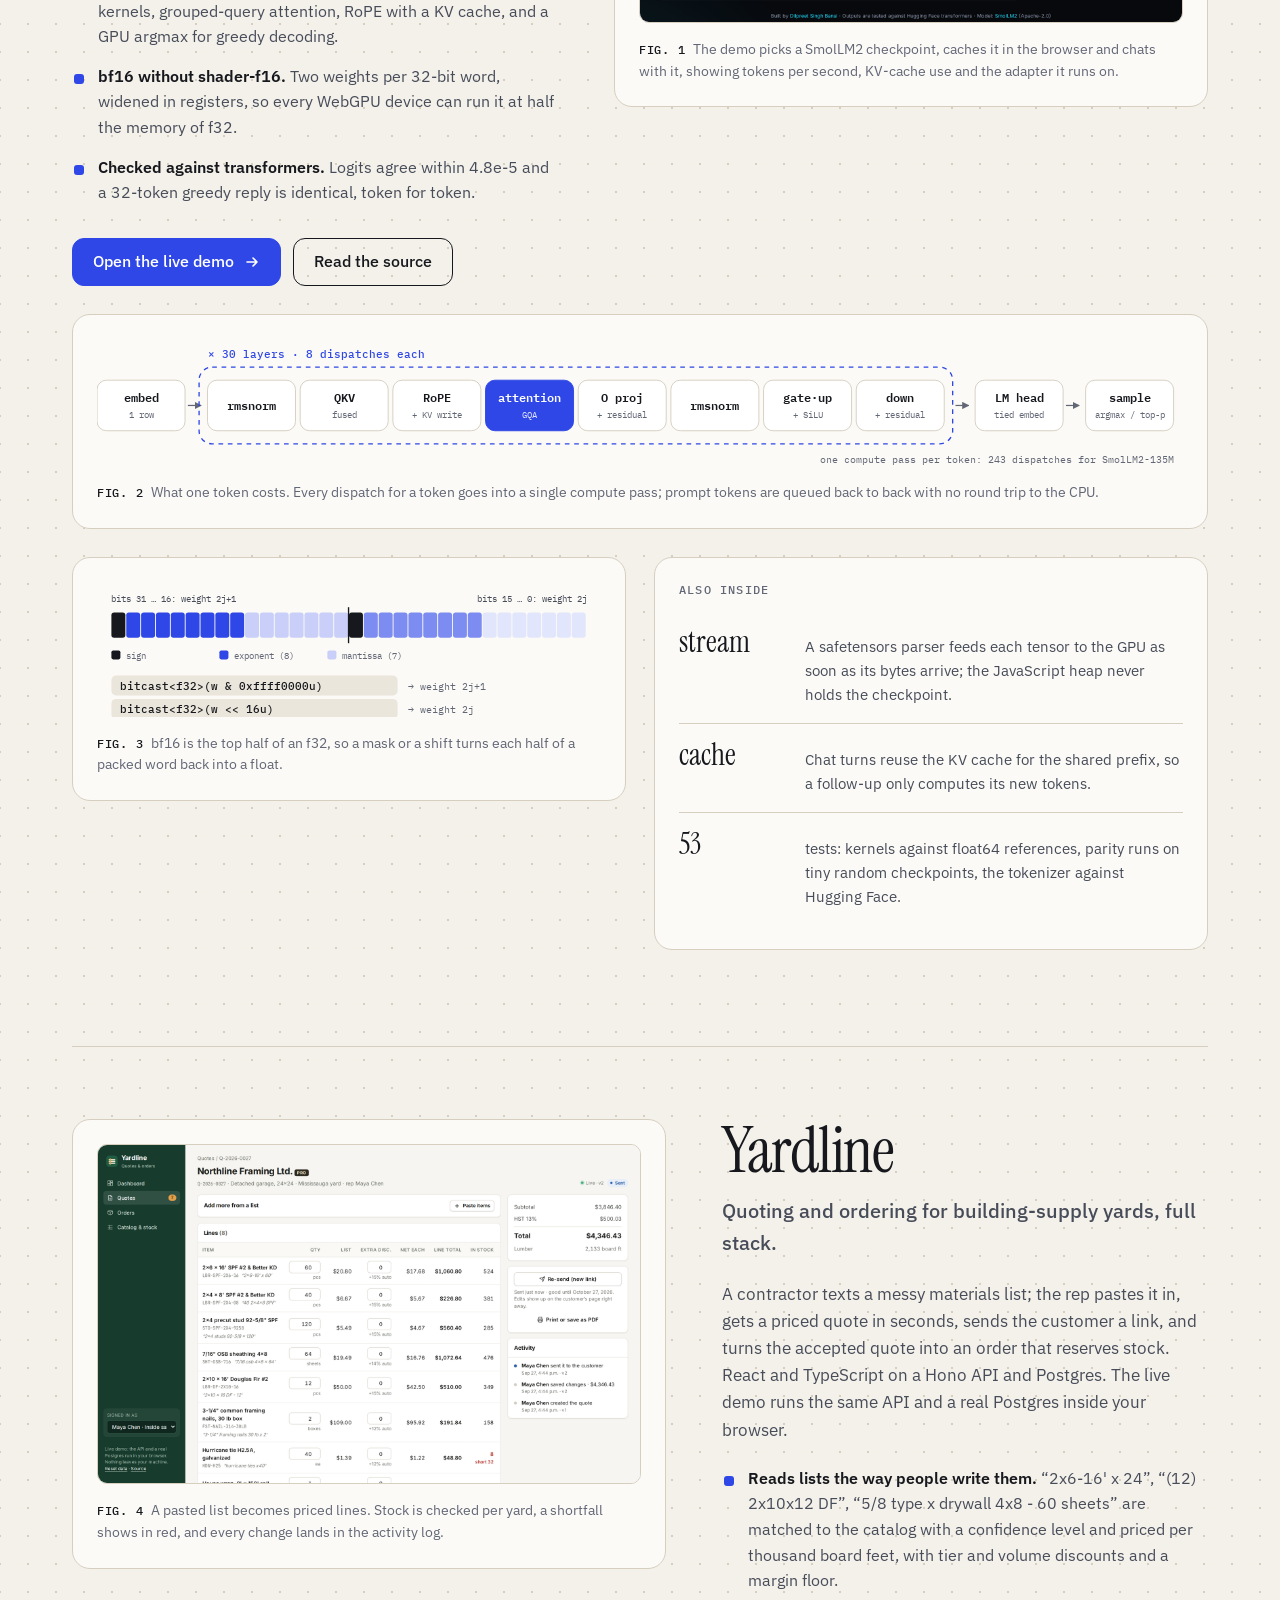
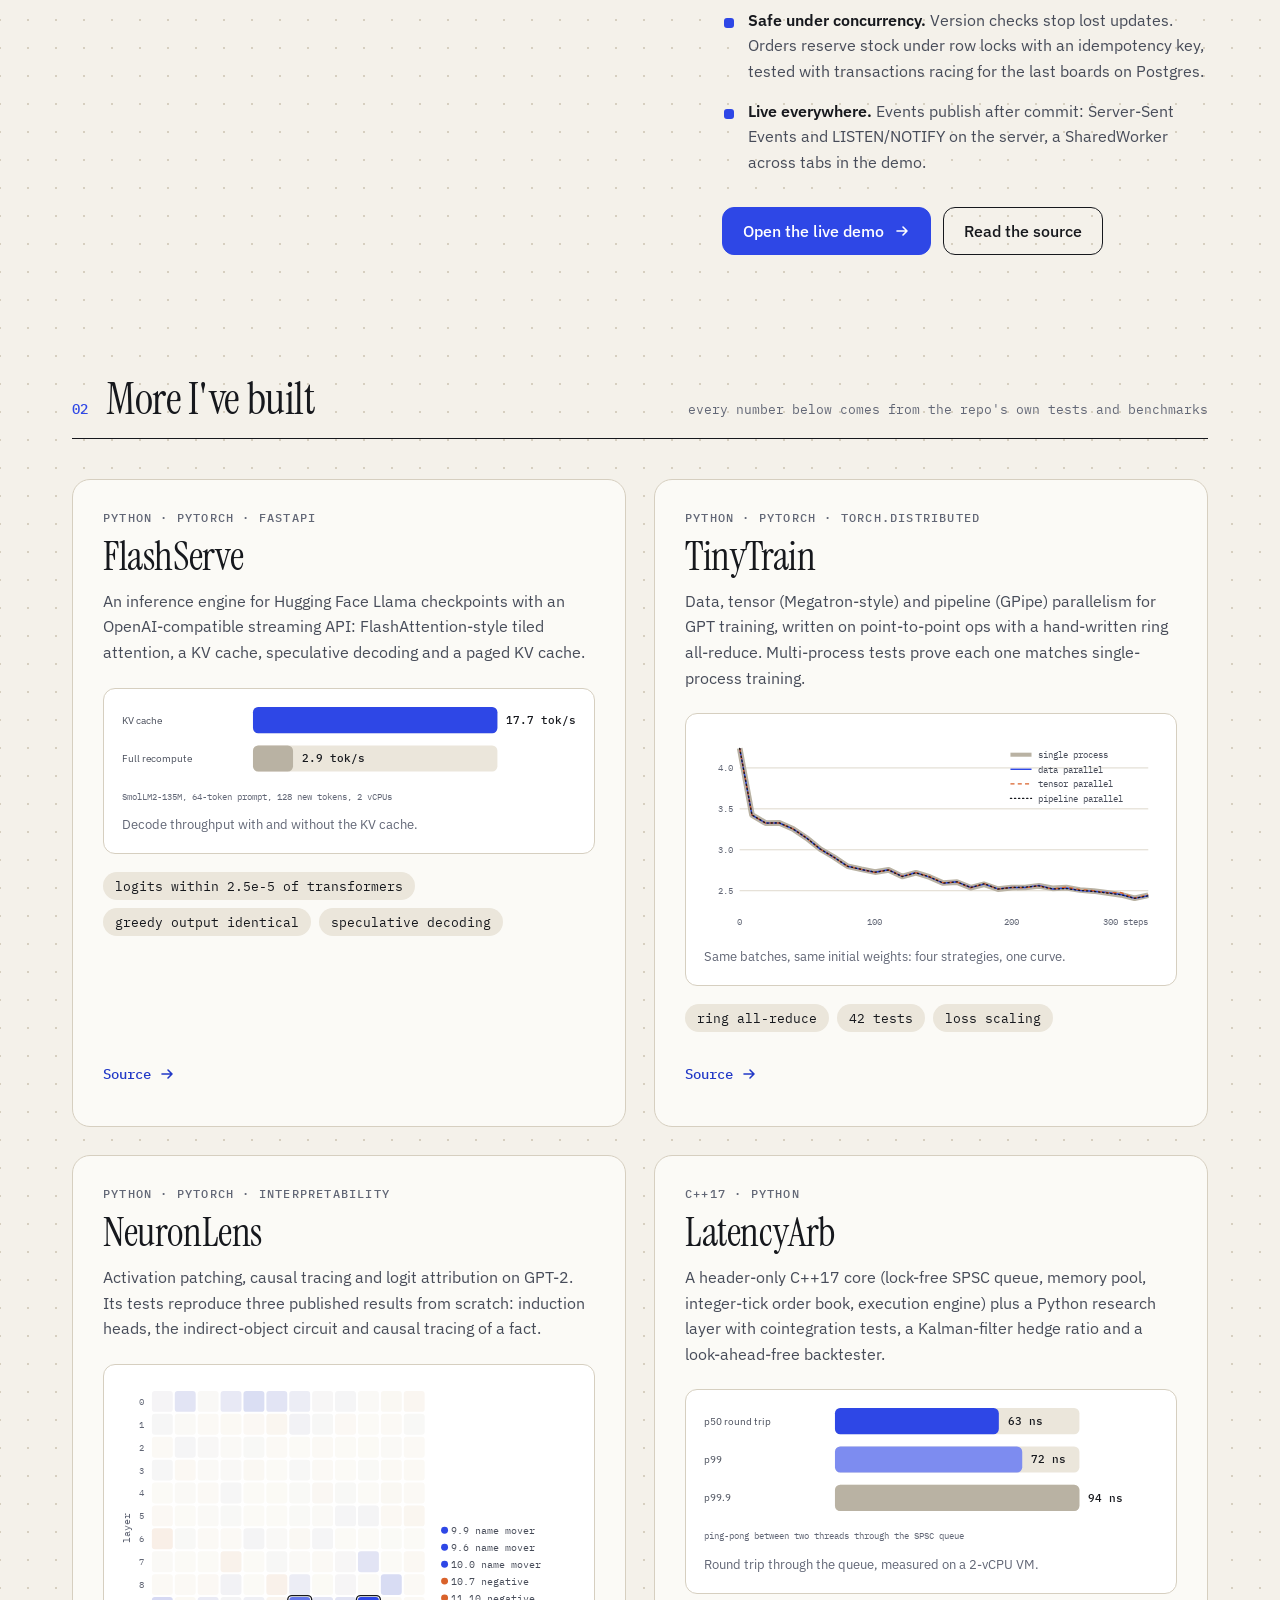
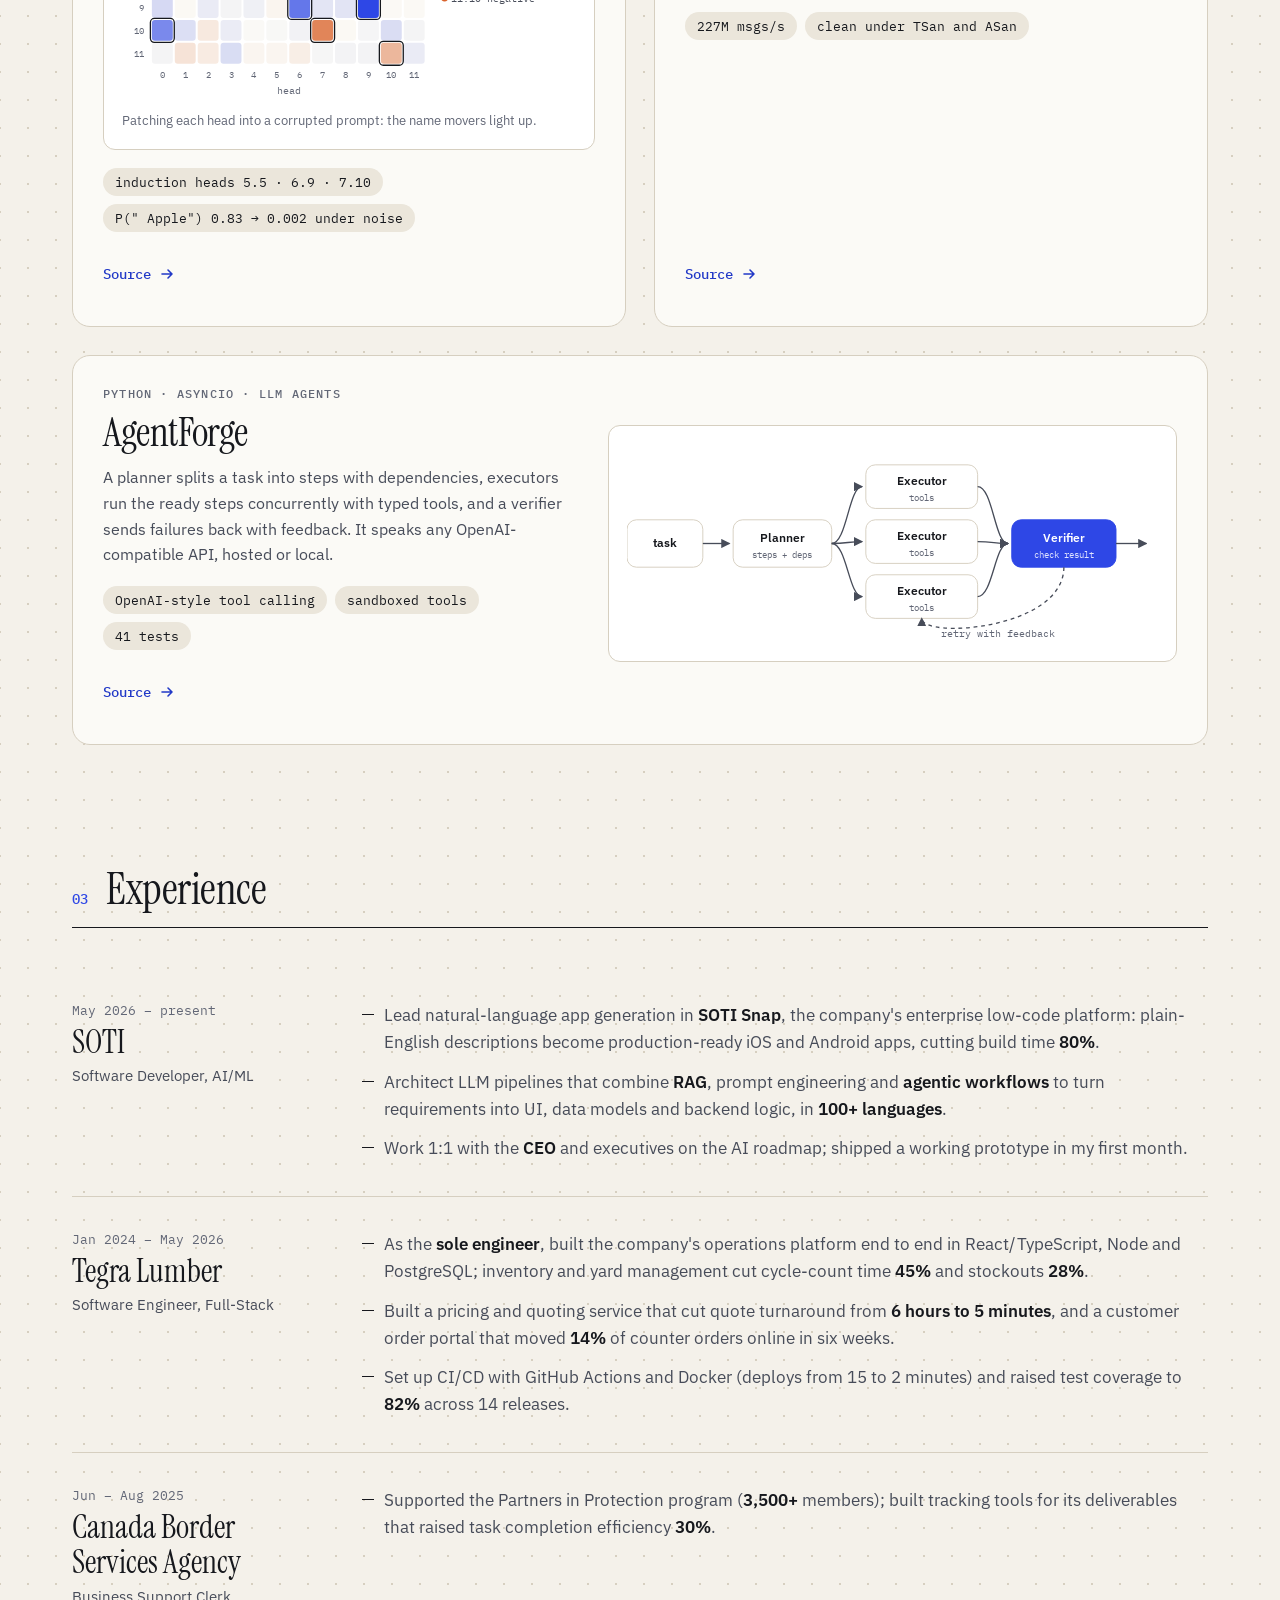
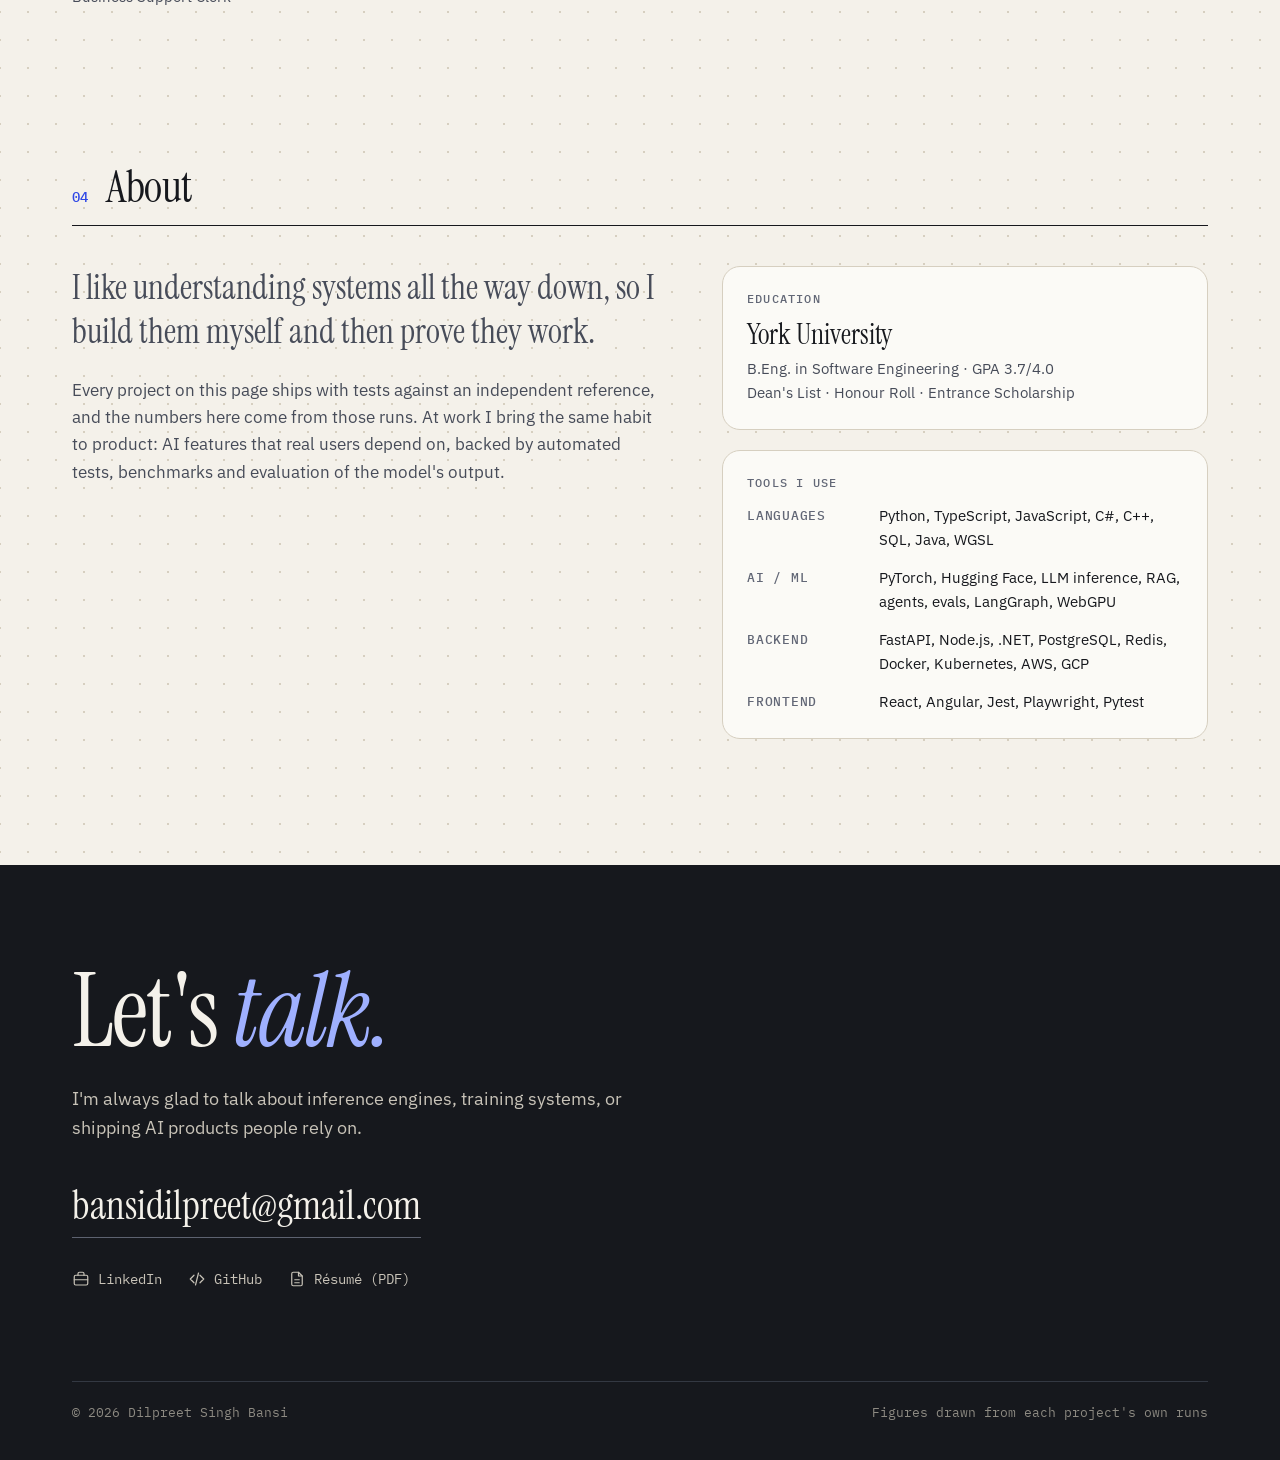
==== commit 2498165a: "Update meta description and hero section text" ====
--- a/index.html
+++ b/index.html
@@ -4,9 +4,9 @@
 <meta charset="utf-8">
 <meta name="viewport" content="width=device-width, initial-scale=1">
 <title>Dilpreet Singh Bansi · Software Engineer, AI/ML</title>
-<meta name="description" content="Software engineer building language-model systems from the kernel up: a WebGPU LLM engine, a PyTorch inference server, distributed training and interpretability tools, each tested against the reference.">
+<meta name="description" content="Software engineer building AI products and the systems behind them: a WebGPU LLM engine, a PyTorch inference server, distributed training and interpretability tools, each tested against the reference.">
 <meta property="og:title" content="Dilpreet Singh Bansi · Software Engineer, AI/ML">
-<meta property="og:description" content="Language-model systems from the kernel up: WebGPU inference, PyTorch serving, distributed training, interpretability.">
+<meta property="og:description" content="AI products and the systems behind them: WebGPU inference, PyTorch serving, distributed training, interpretability.">
 <meta property="og:image" content="https://dilpreetbansi.github.io/assets/og.png">
 <meta property="og:type" content="website">
 <meta name="twitter:card" content="summary_large_image">
@@ -230,7 +230,7 @@
   <div class="wrap">
     <div>
       <p class="eyebrow">Software engineer · AI/ML</p>
-      <h1>I build language-model systems <em>from the kernel up.</em></h1>
+      <h1>I build AI products <em>and the systems behind them.</em></h1>
       <p class="lede">I'm a software developer on the AI/ML team at SOTI, building natural-language app generation into the company's low-code platform. On my own time I write inference engines, distributed training and interpretability tools from scratch, and I test every one against the reference implementation.</p>
       <div class="cta">
         <a class="btn primary" href="https://dilpreetbansi.github.io/llama-wgsl/">Run my LLM engine in your browser <svg viewBox="0 0 16 16" fill="none" stroke="currentColor" stroke-width="1.6" stroke-linecap="round" stroke-linejoin="round" aria-hidden="true"><path d="M3 8h10M9 4l4 4-4 4"/></svg></a>
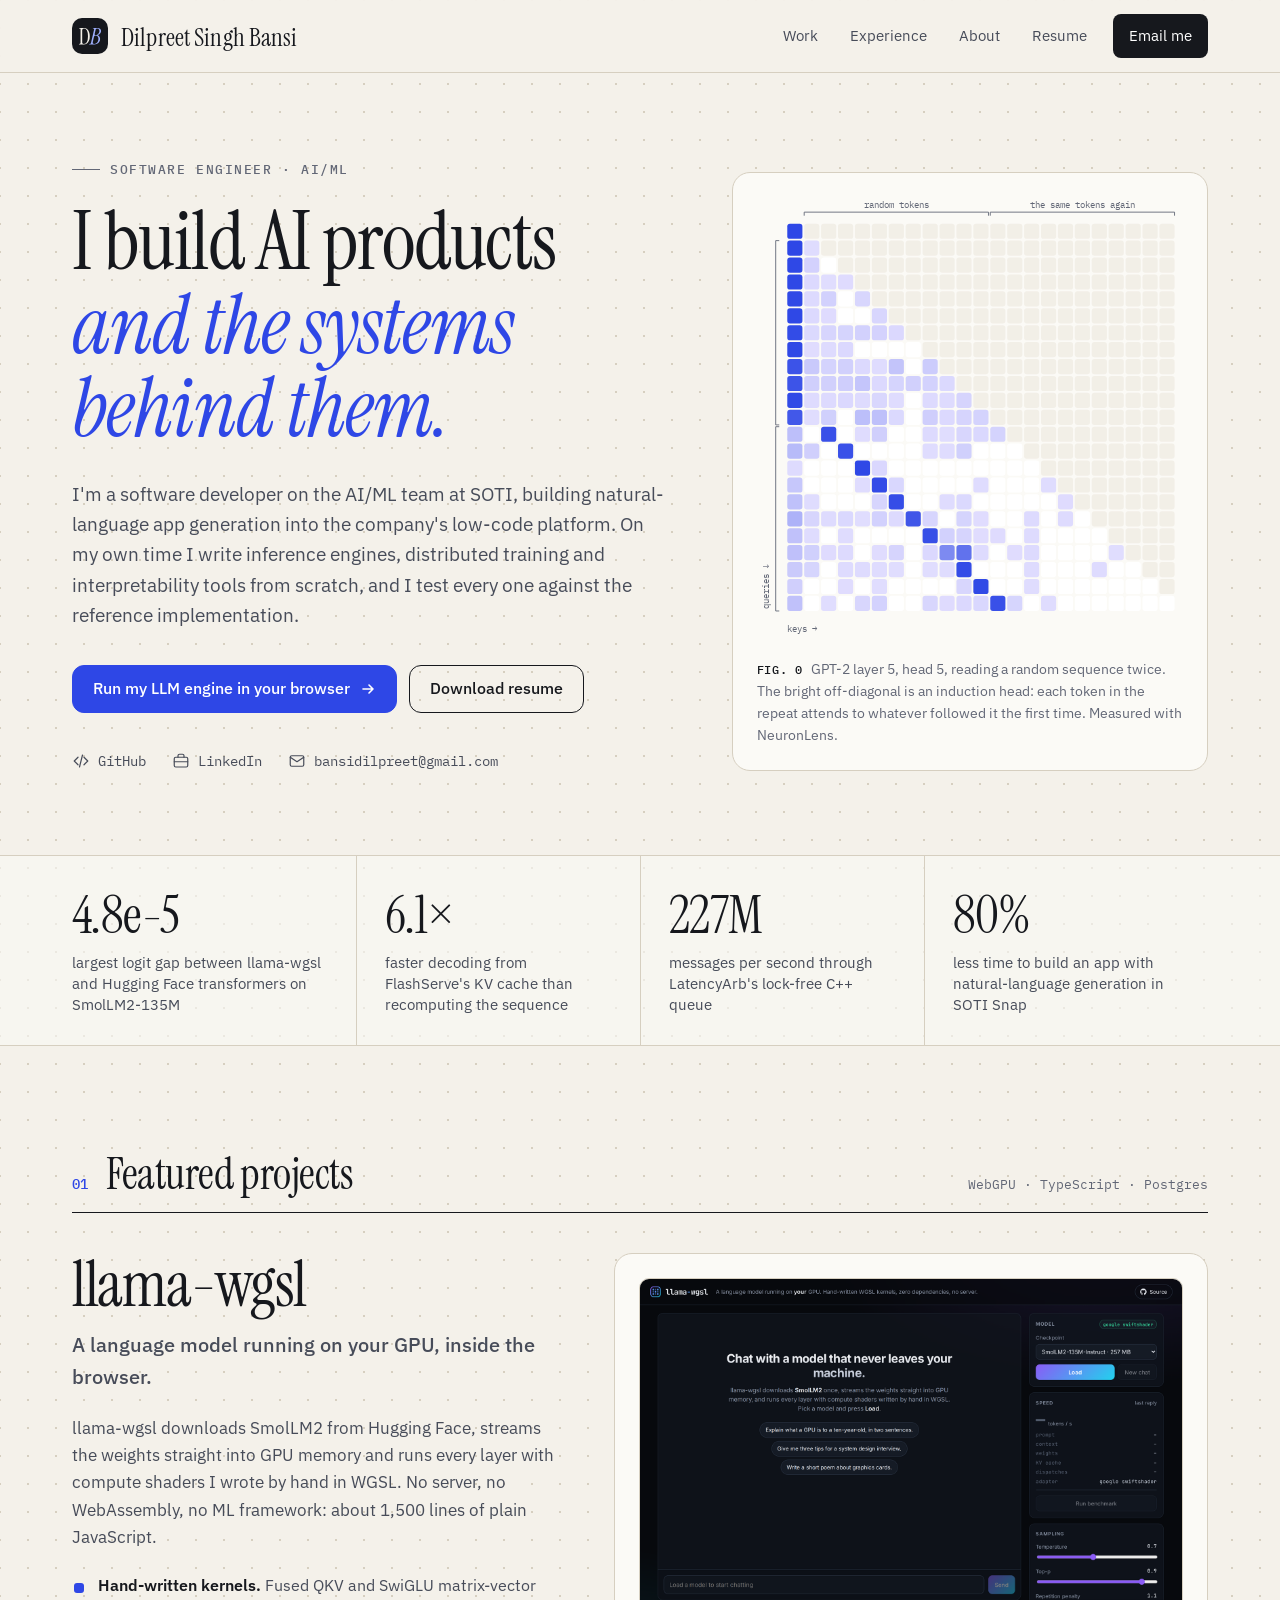
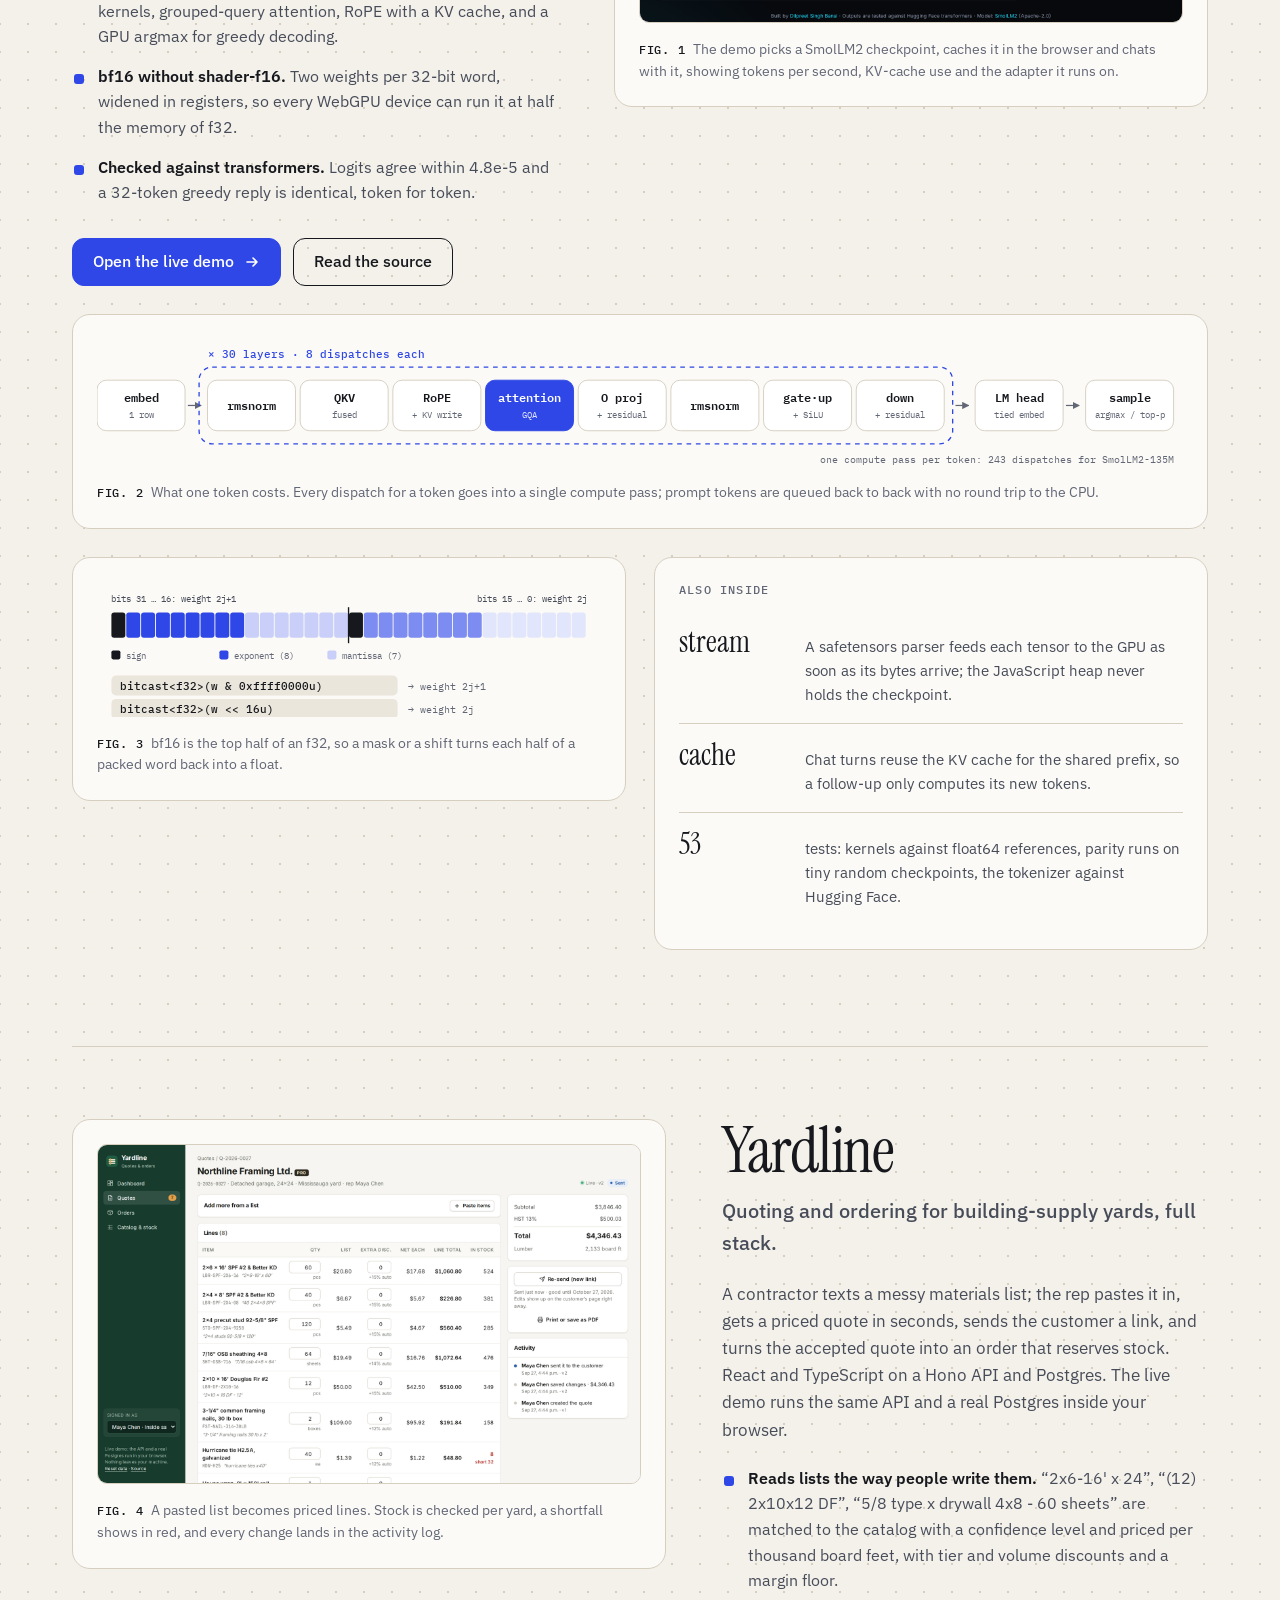
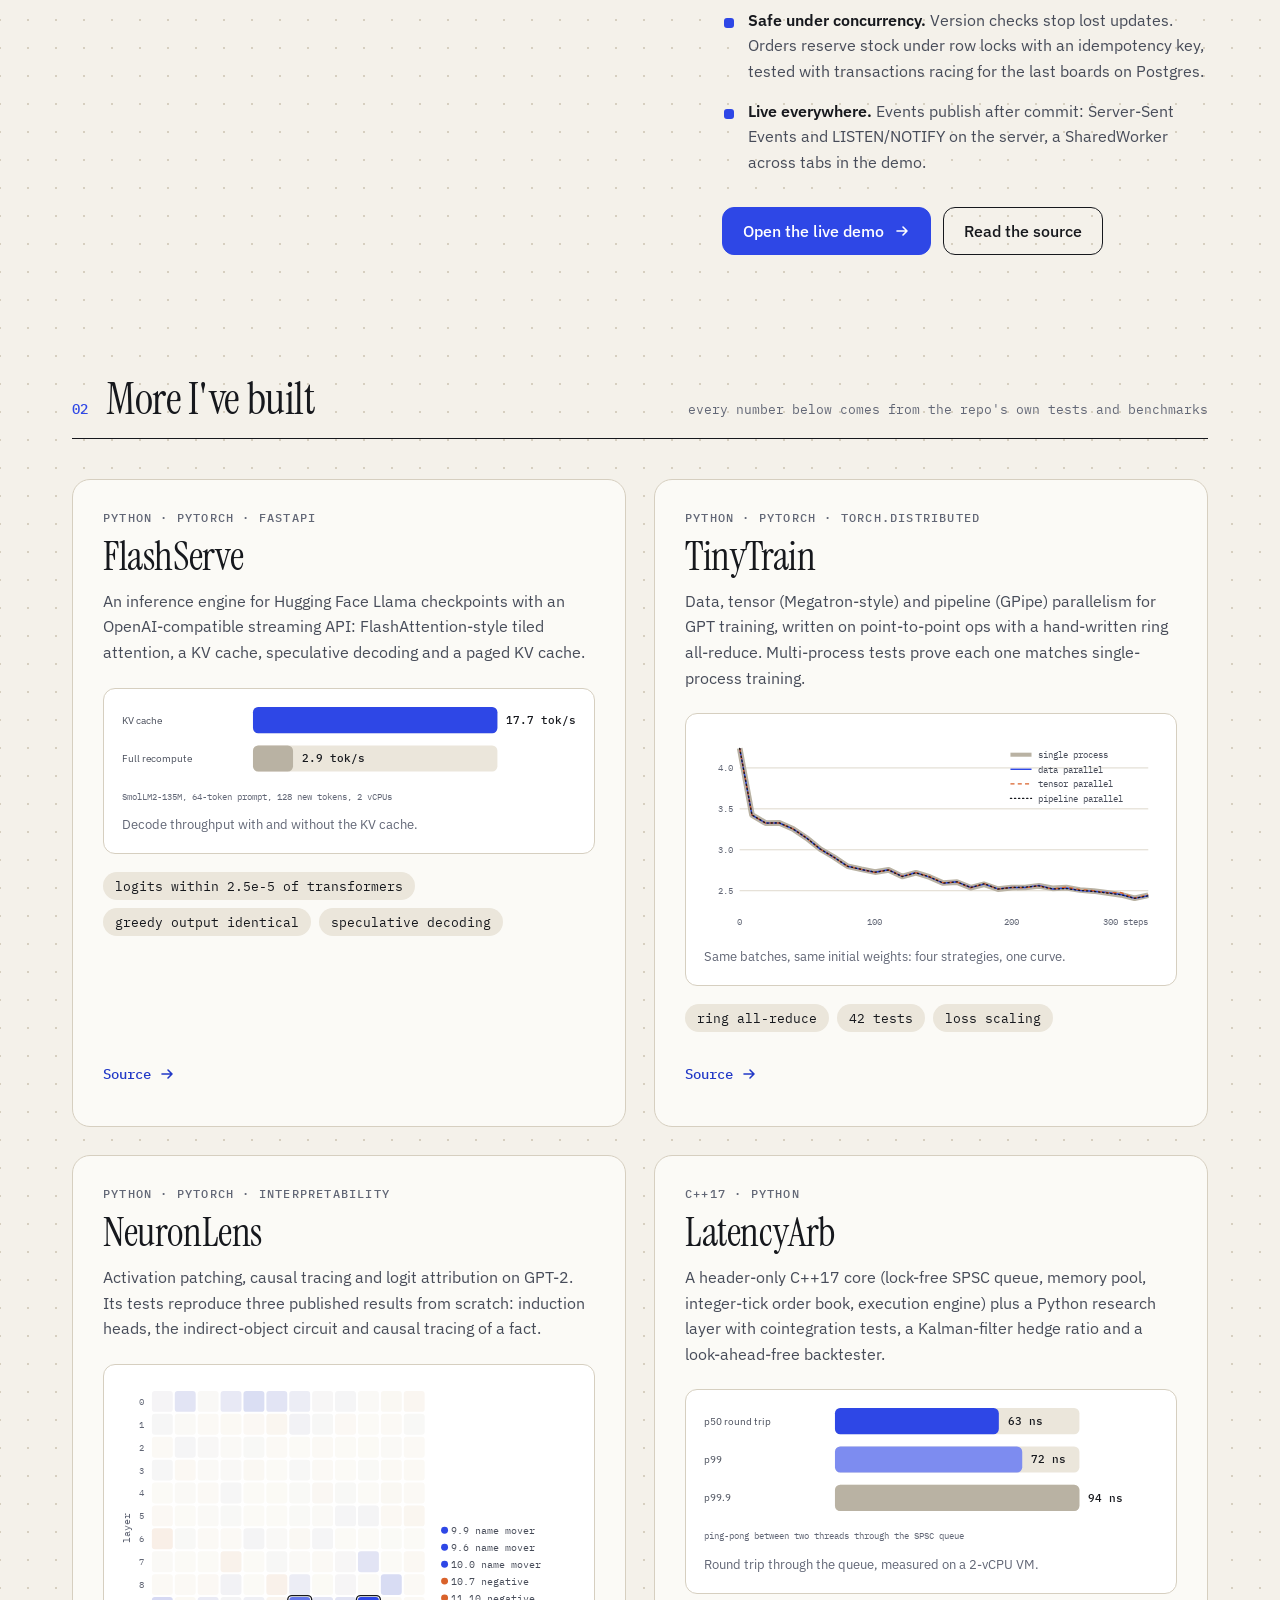
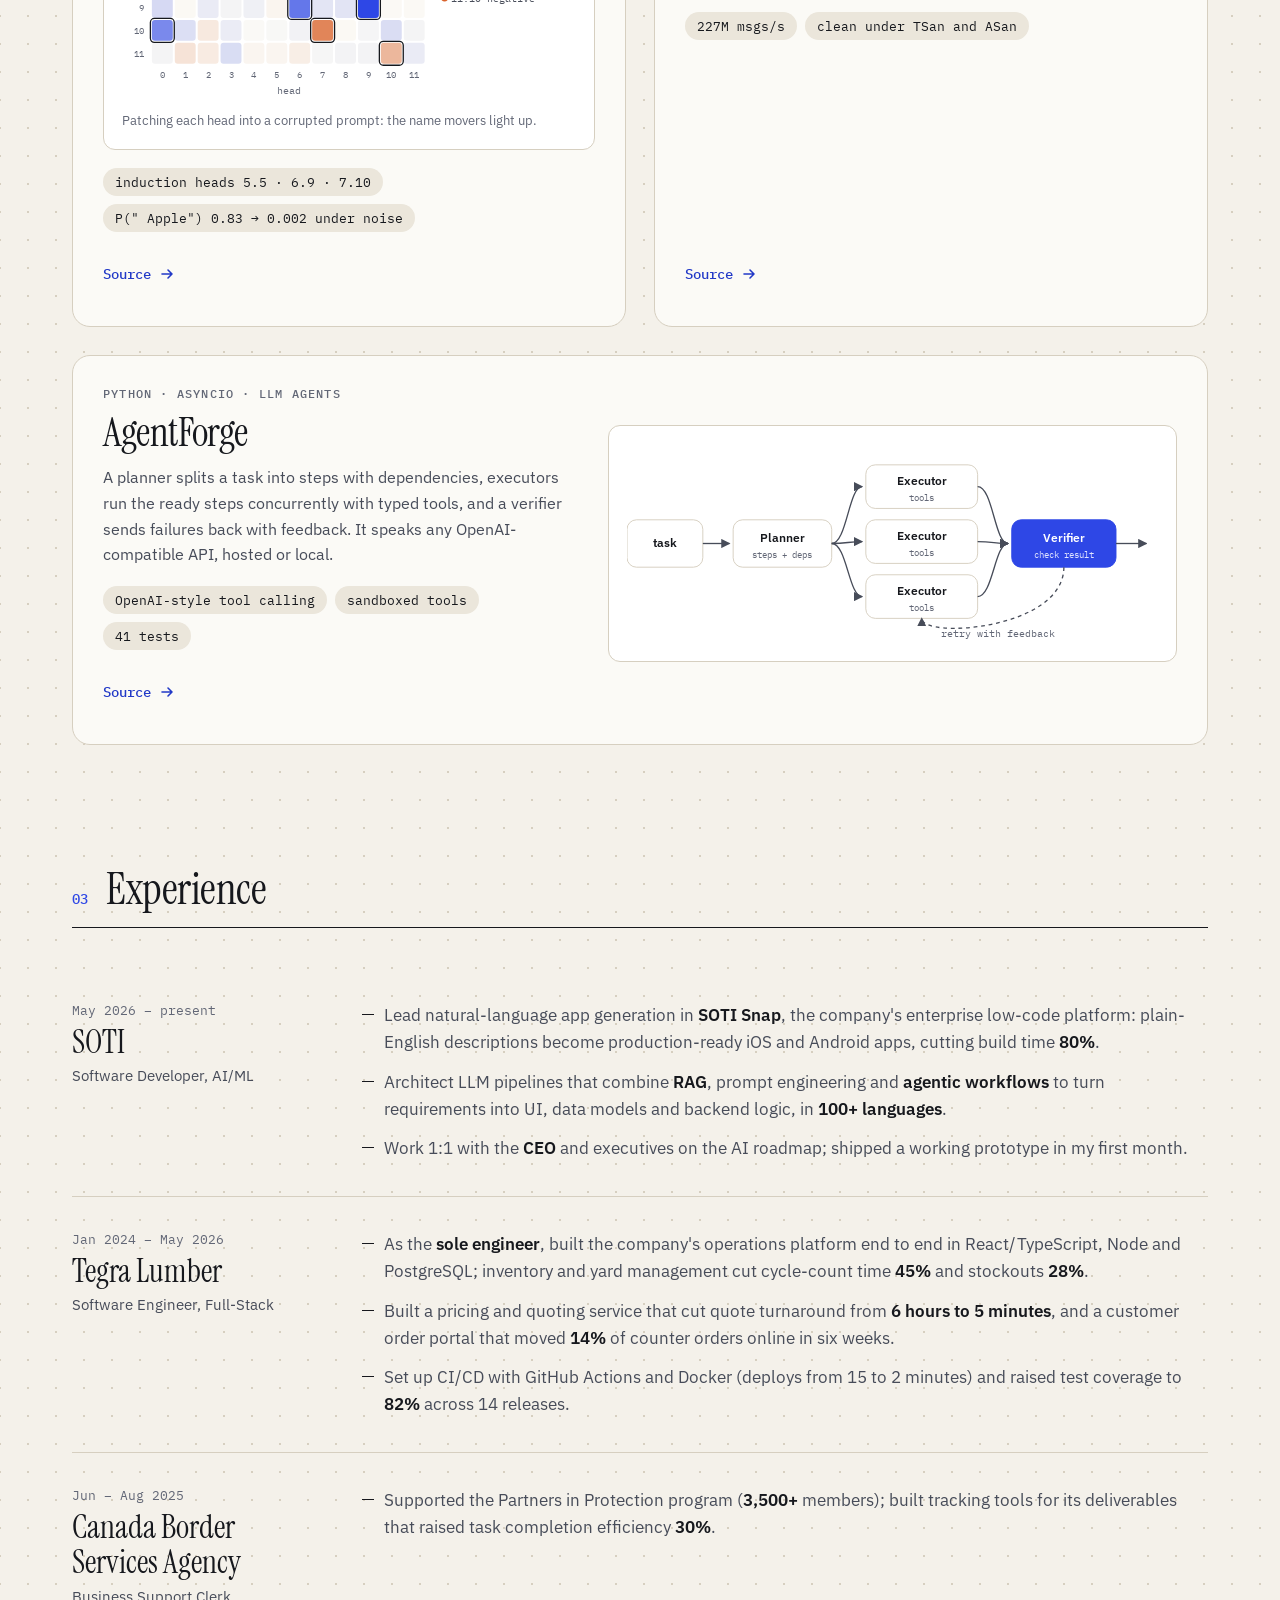
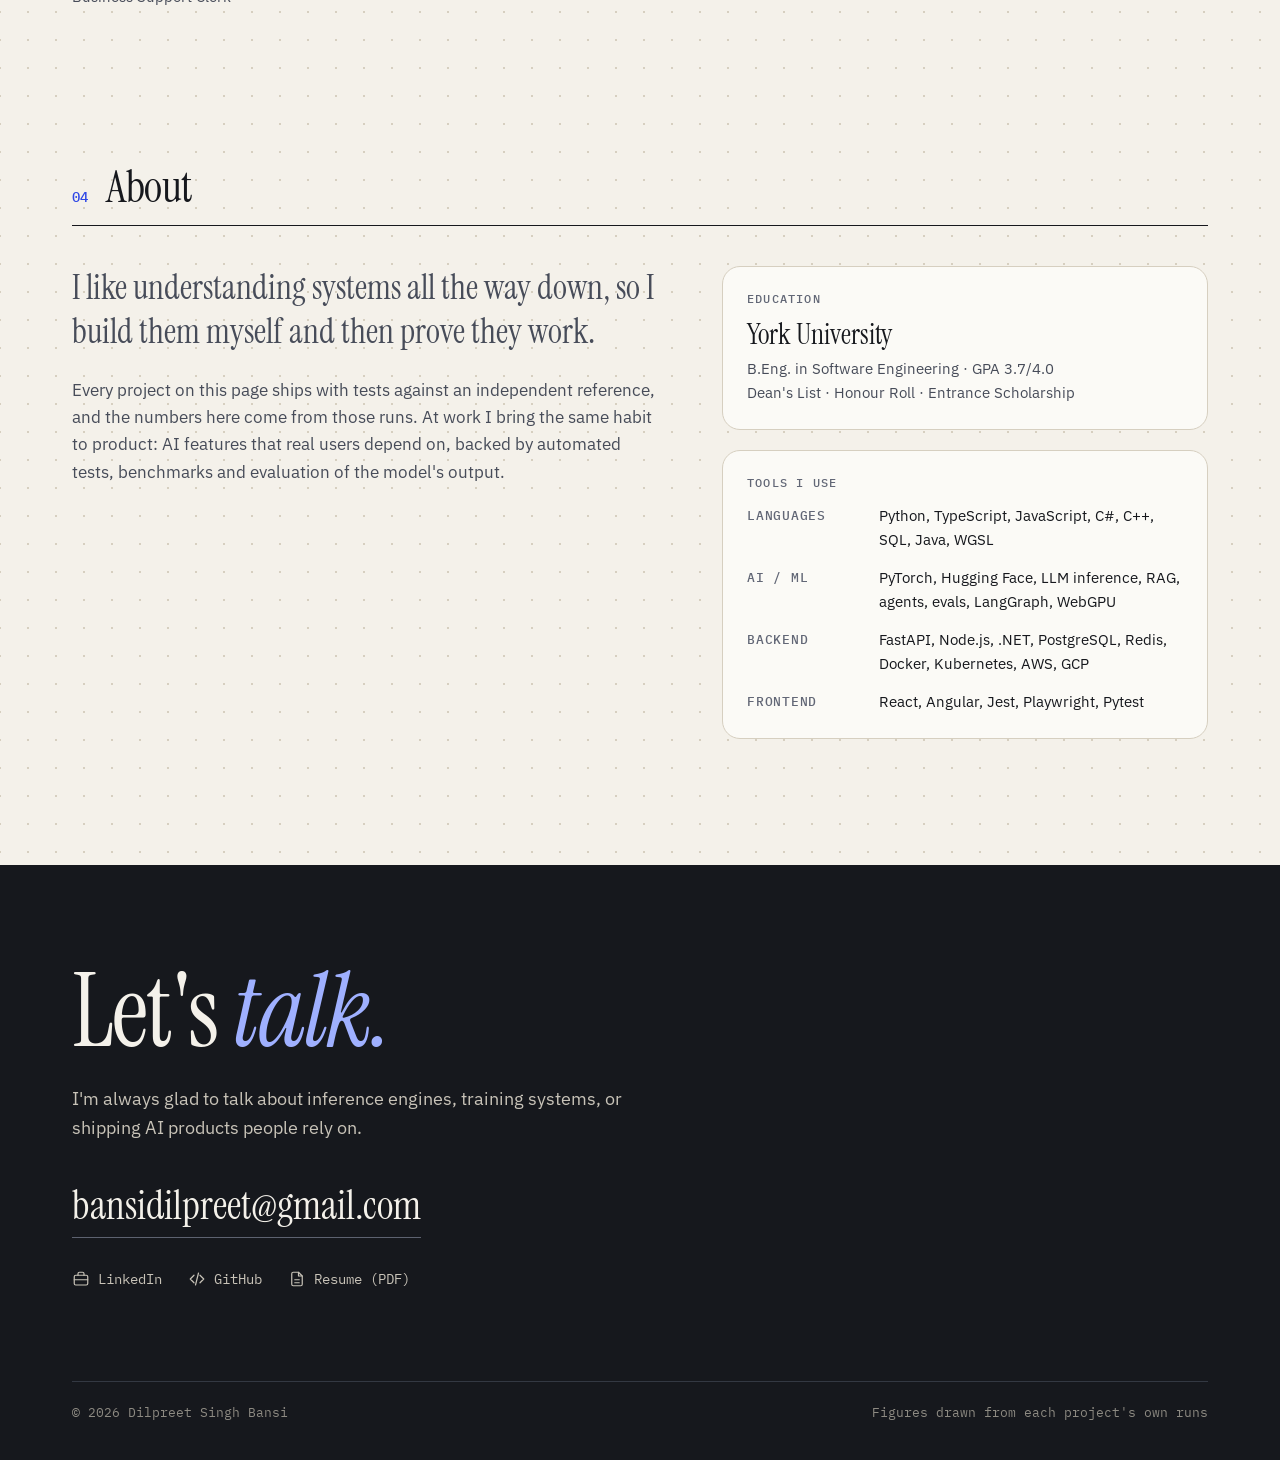
==== commit 979d64a3: "Change 'Résumé' to 'Resume' in index.html" ====
--- a/index.html
+++ b/index.html
@@ -219,7 +219,7 @@
       <a href="#work">Work</a>
       <a href="#experience">Experience</a>
       <a href="#about">About</a>
-      <a class="keep" href="assets/Dilpreet_Singh_Bansi_Resume.pdf">Résumé</a>
+      <a class="keep" href="assets/Dilpreet_Singh_Bansi_Resume.pdf">Resume</a>
       <a class="pill" href="mailto:bansidilpreet@gmail.com">Email me</a>
     </nav>
   </div>
@@ -234,7 +234,7 @@
       <p class="lede">I'm a software developer on the AI/ML team at SOTI, building natural-language app generation into the company's low-code platform. On my own time I write inference engines, distributed training and interpretability tools from scratch, and I test every one against the reference implementation.</p>
       <div class="cta">
         <a class="btn primary" href="https://dilpreetbansi.github.io/llama-wgsl/">Run my LLM engine in your browser <svg viewBox="0 0 16 16" fill="none" stroke="currentColor" stroke-width="1.6" stroke-linecap="round" stroke-linejoin="round" aria-hidden="true"><path d="M3 8h10M9 4l4 4-4 4"/></svg></a>
-        <a class="btn" href="assets/Dilpreet_Singh_Bansi_Resume.pdf">Download résumé</a>
+        <a class="btn" href="assets/Dilpreet_Singh_Bansi_Resume.pdf">Download resume</a>
       </div>
       <ul class="links">
         <li><a href="https://github.com/DilpreetBansi"><svg viewBox="0 0 24 24" fill="none" stroke="currentColor" stroke-width="1.6" stroke-linecap="round" stroke-linejoin="round" aria-hidden="true"><path d="M8 7l-5 5 5 5M16 7l5 5-5 5M14 4l-4 16"/></svg>GitHub</a></li>
@@ -1330,7 +1330,7 @@
     <ul class="links">
       <li><a href="https://www.linkedin.com/in/dilpreet-bansi"><svg viewBox="0 0 24 24" fill="none" stroke="currentColor" stroke-width="1.6" stroke-linecap="round" stroke-linejoin="round" aria-hidden="true"><rect x="3" y="7" width="18" height="13" rx="2"/><path d="M8 7V5a2 2 0 0 1 2-2h4a2 2 0 0 1 2 2v2M3 13h18"/></svg>LinkedIn</a></li>
       <li><a href="https://github.com/DilpreetBansi"><svg viewBox="0 0 24 24" fill="none" stroke="currentColor" stroke-width="1.6" stroke-linecap="round" stroke-linejoin="round" aria-hidden="true"><path d="M8 7l-5 5 5 5M16 7l5 5-5 5M14 4l-4 16"/></svg>GitHub</a></li>
-      <li><a href="assets/Dilpreet_Singh_Bansi_Resume.pdf"><svg viewBox="0 0 24 24" fill="none" stroke="currentColor" stroke-width="1.6" stroke-linecap="round" stroke-linejoin="round" aria-hidden="true"><path d="M14 3H7a2 2 0 0 0-2 2v14a2 2 0 0 0 2 2h10a2 2 0 0 0 2-2V8z"/><path d="M14 3v5h5M9 13h6M9 17h6"/></svg>Résumé (PDF)</a></li>
+      <li><a href="assets/Dilpreet_Singh_Bansi_Resume.pdf"><svg viewBox="0 0 24 24" fill="none" stroke="currentColor" stroke-width="1.6" stroke-linecap="round" stroke-linejoin="round" aria-hidden="true"><path d="M14 3H7a2 2 0 0 0-2 2v14a2 2 0 0 0 2 2h10a2 2 0 0 0 2-2V8z"/><path d="M14 3v5h5M9 13h6M9 17h6"/></svg>Resume (PDF)</a></li>
     </ul>
     <div class="fine"><span>© 2026 Dilpreet Singh Bansi</span><span>Figures drawn from each project's own runs</span></div>
   </div>
